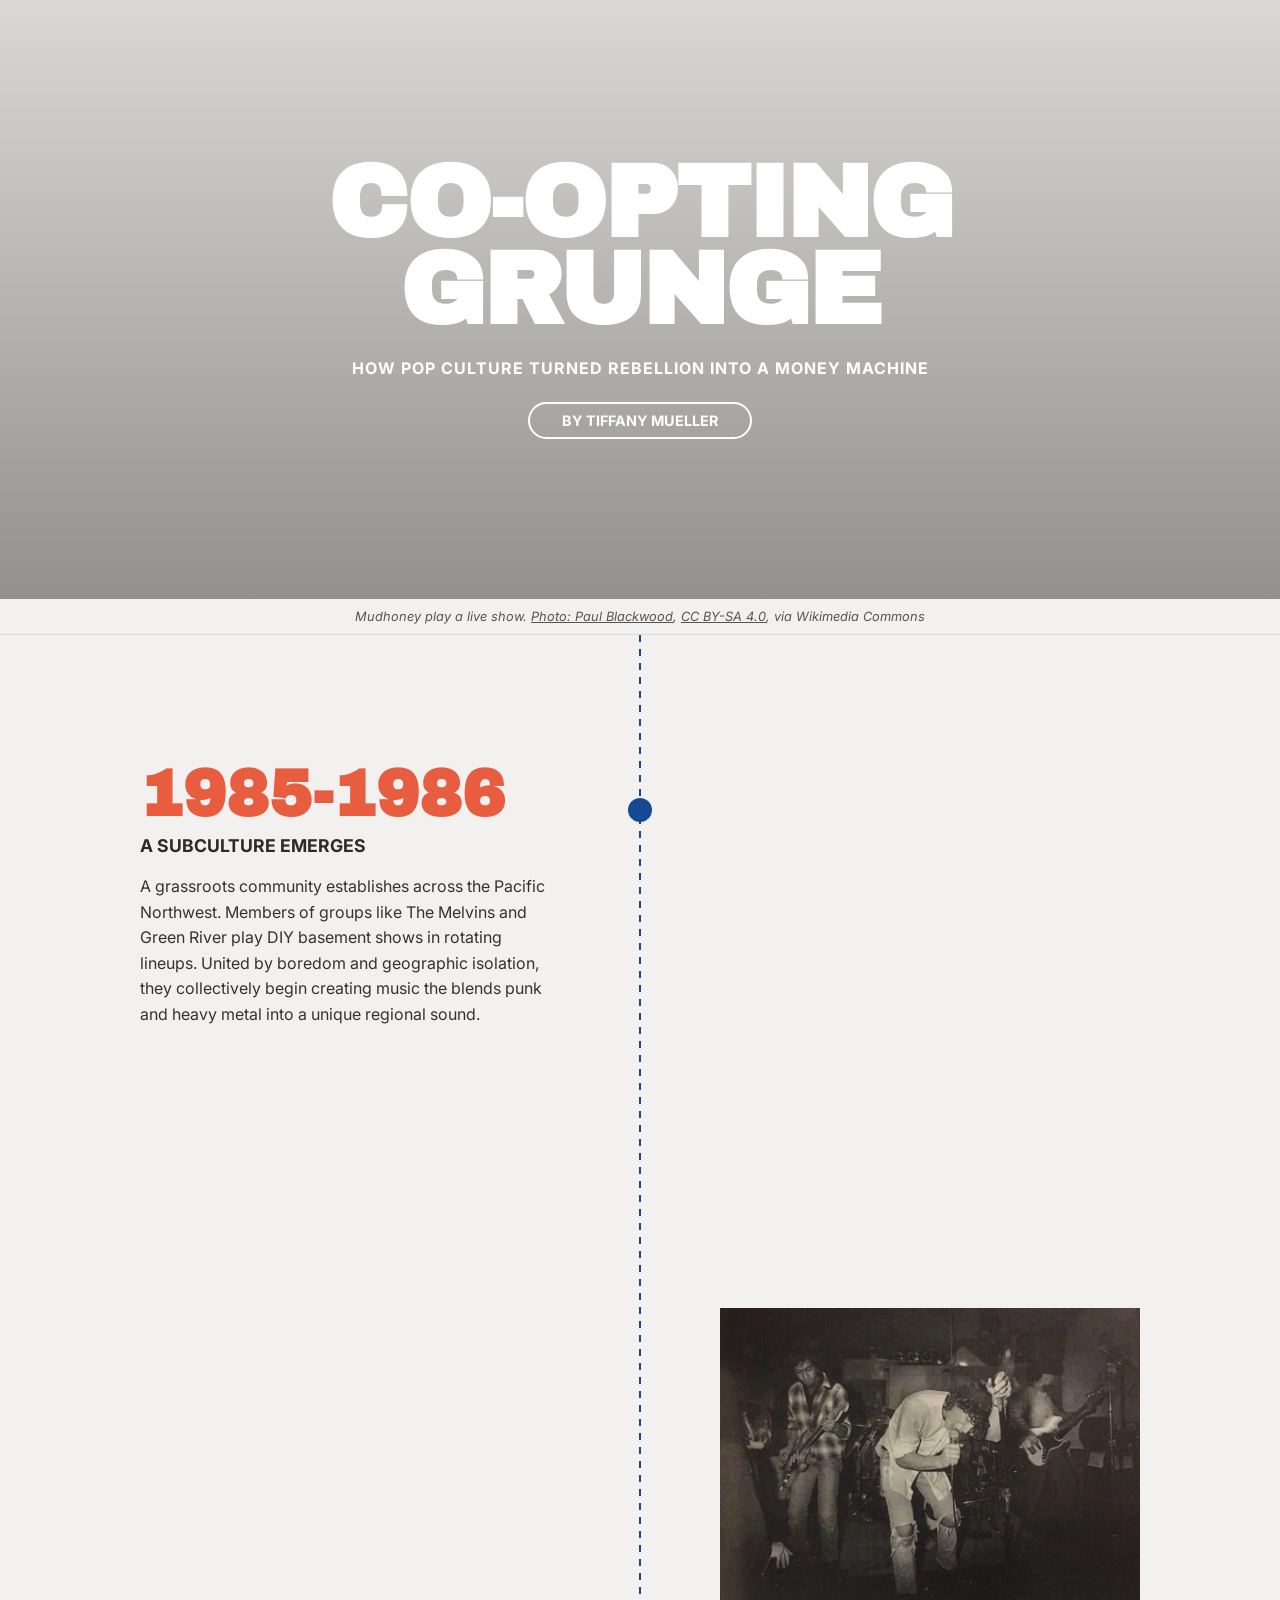
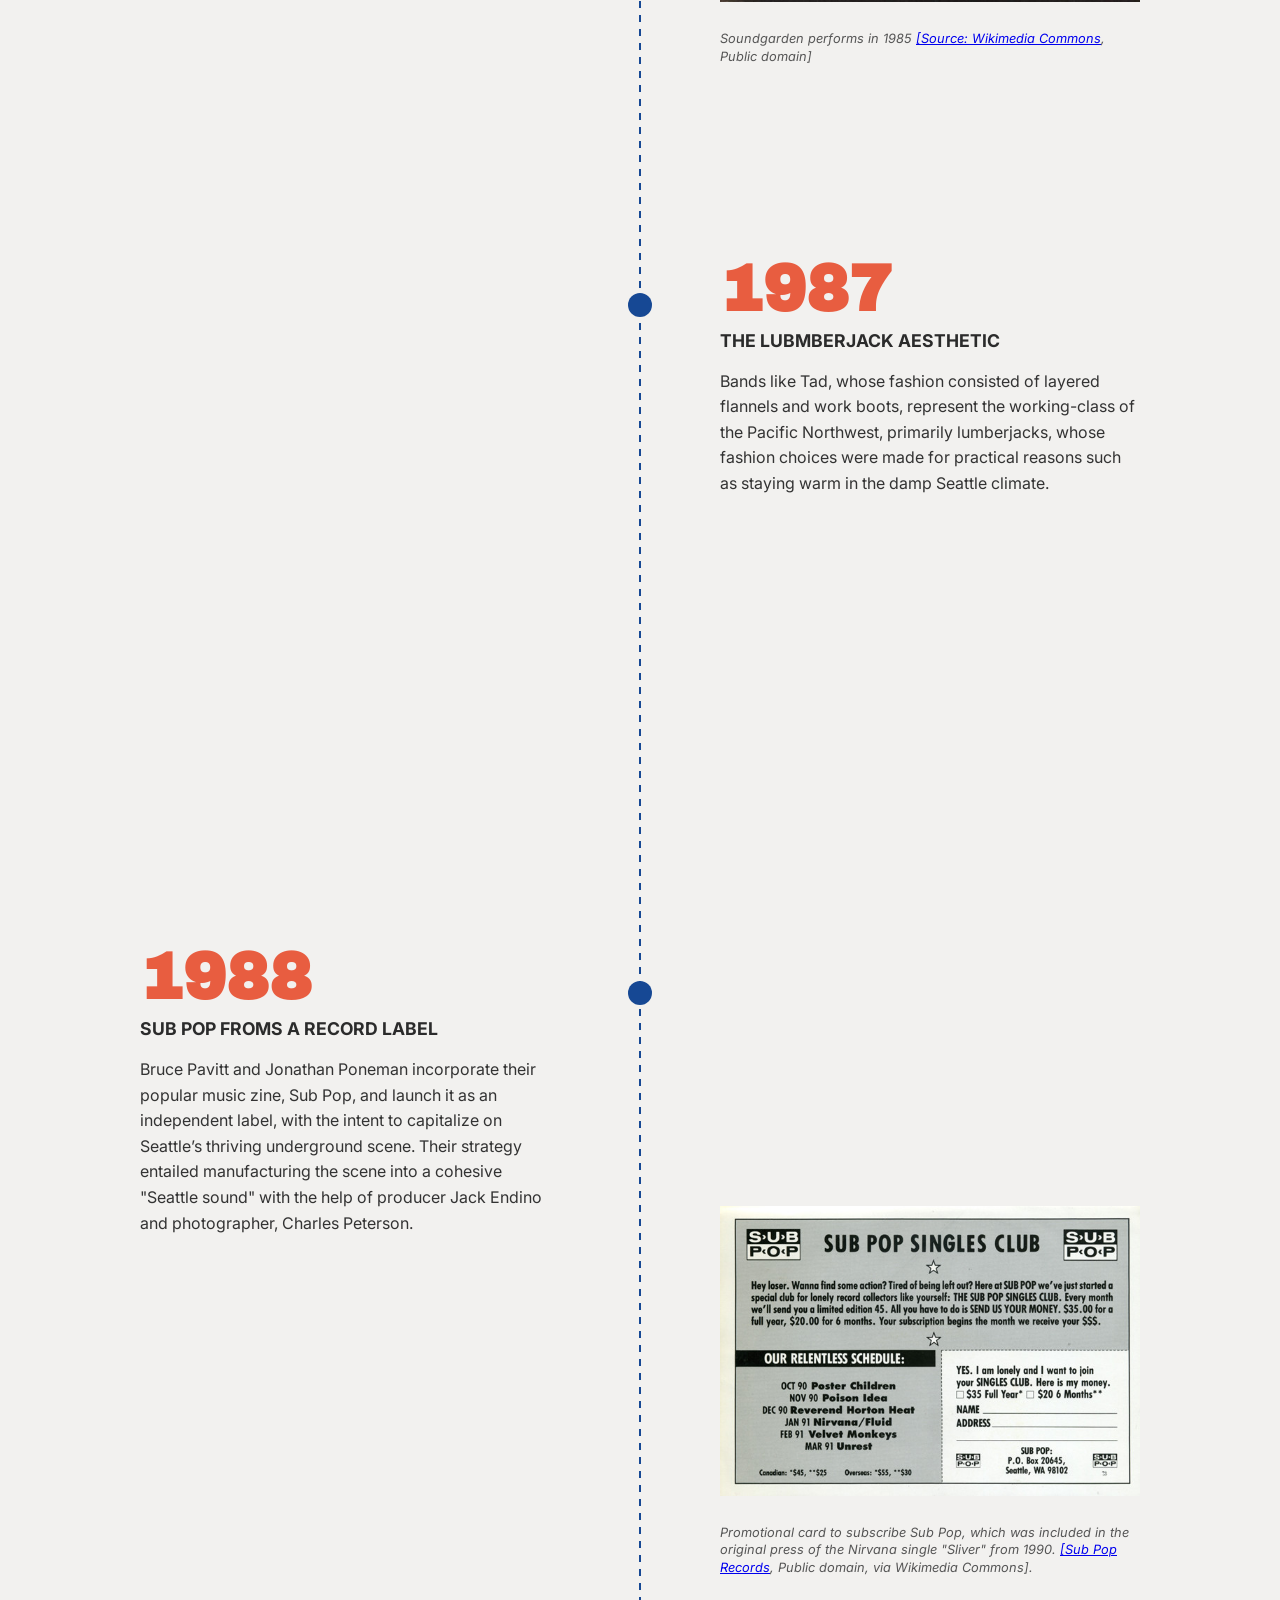
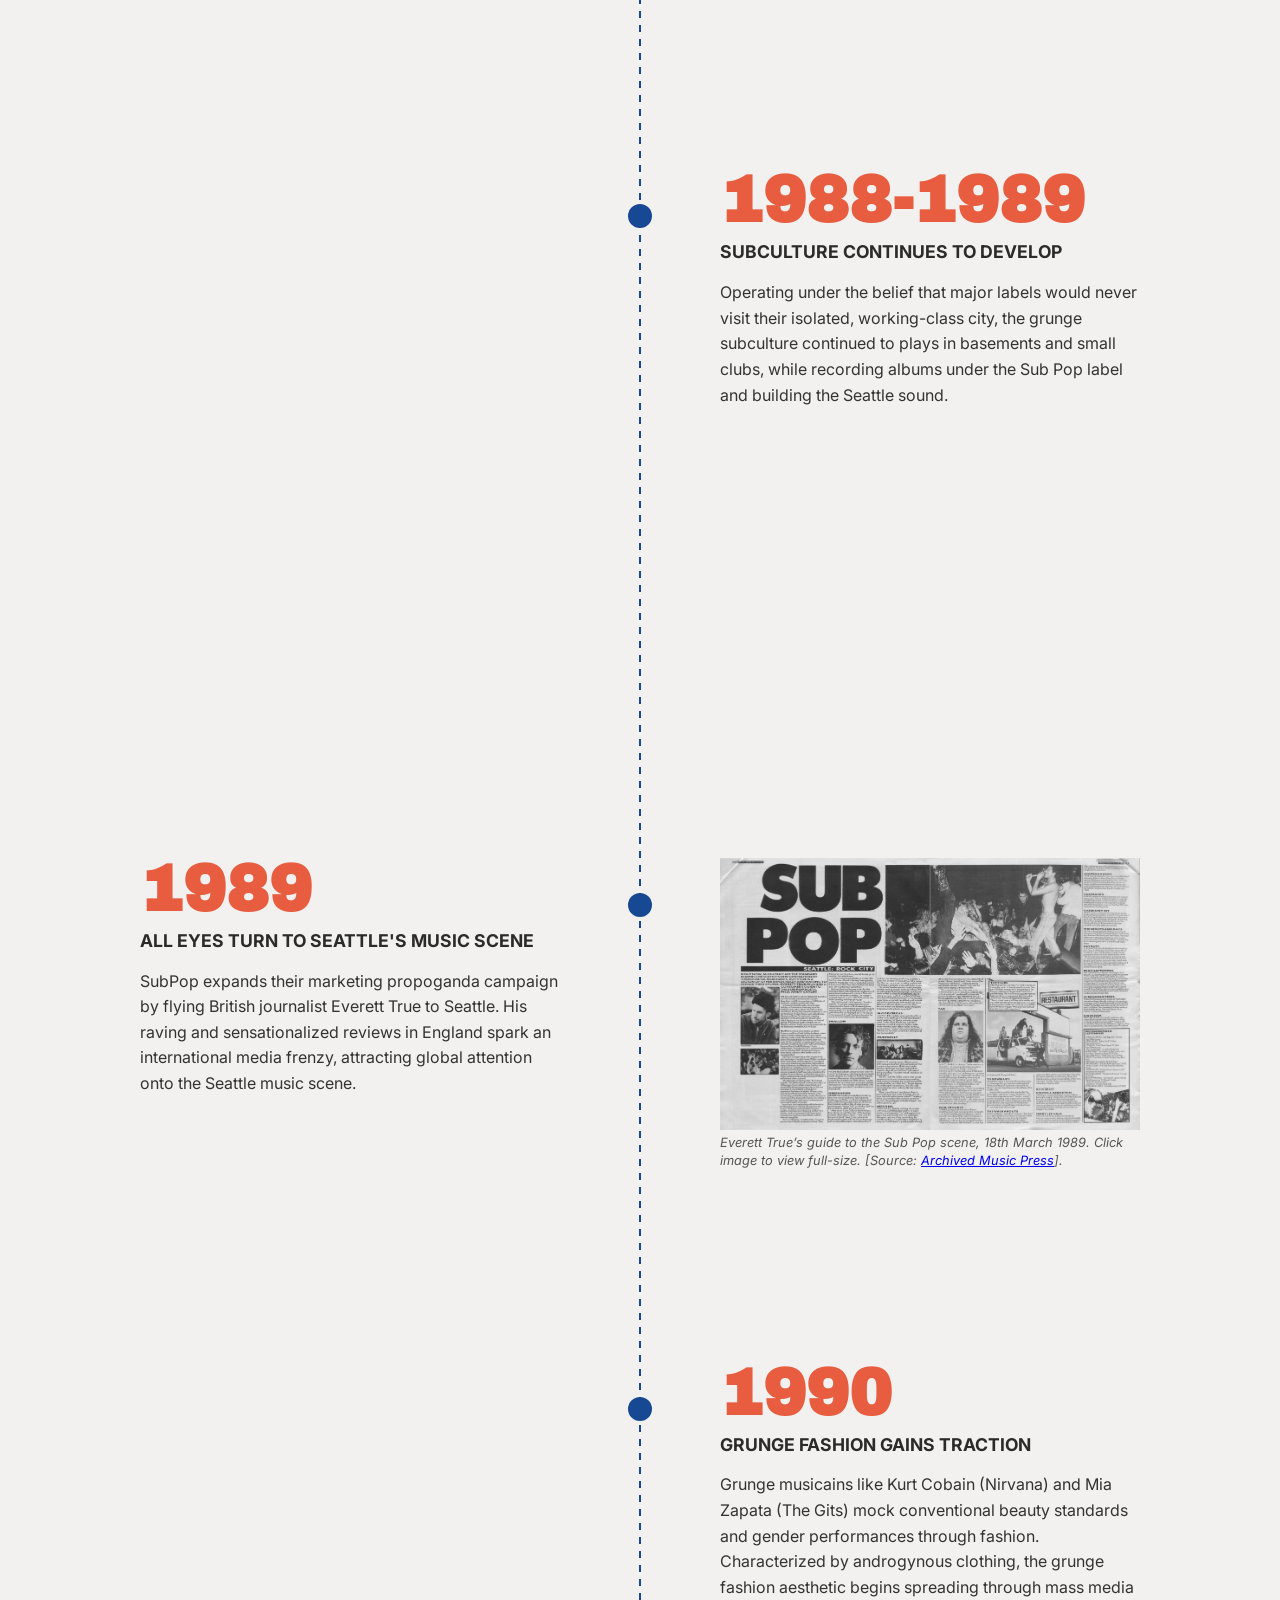
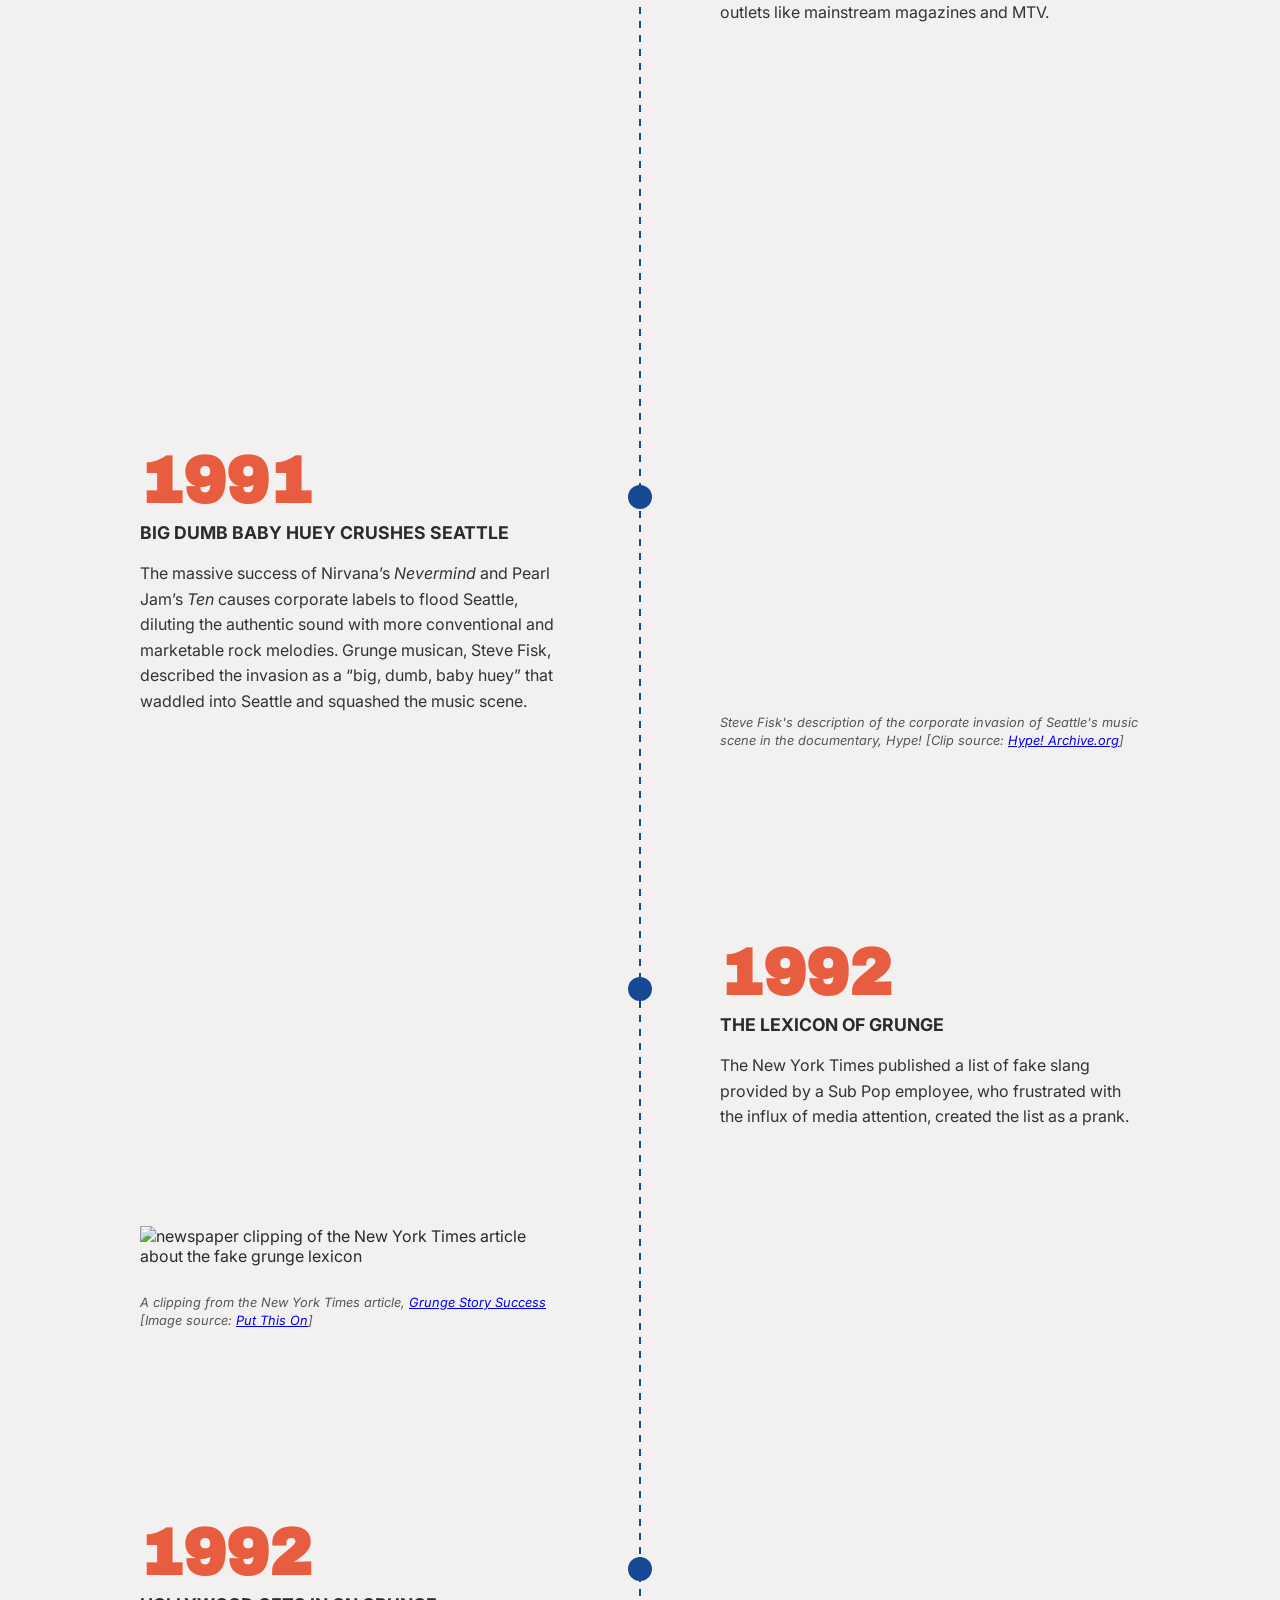
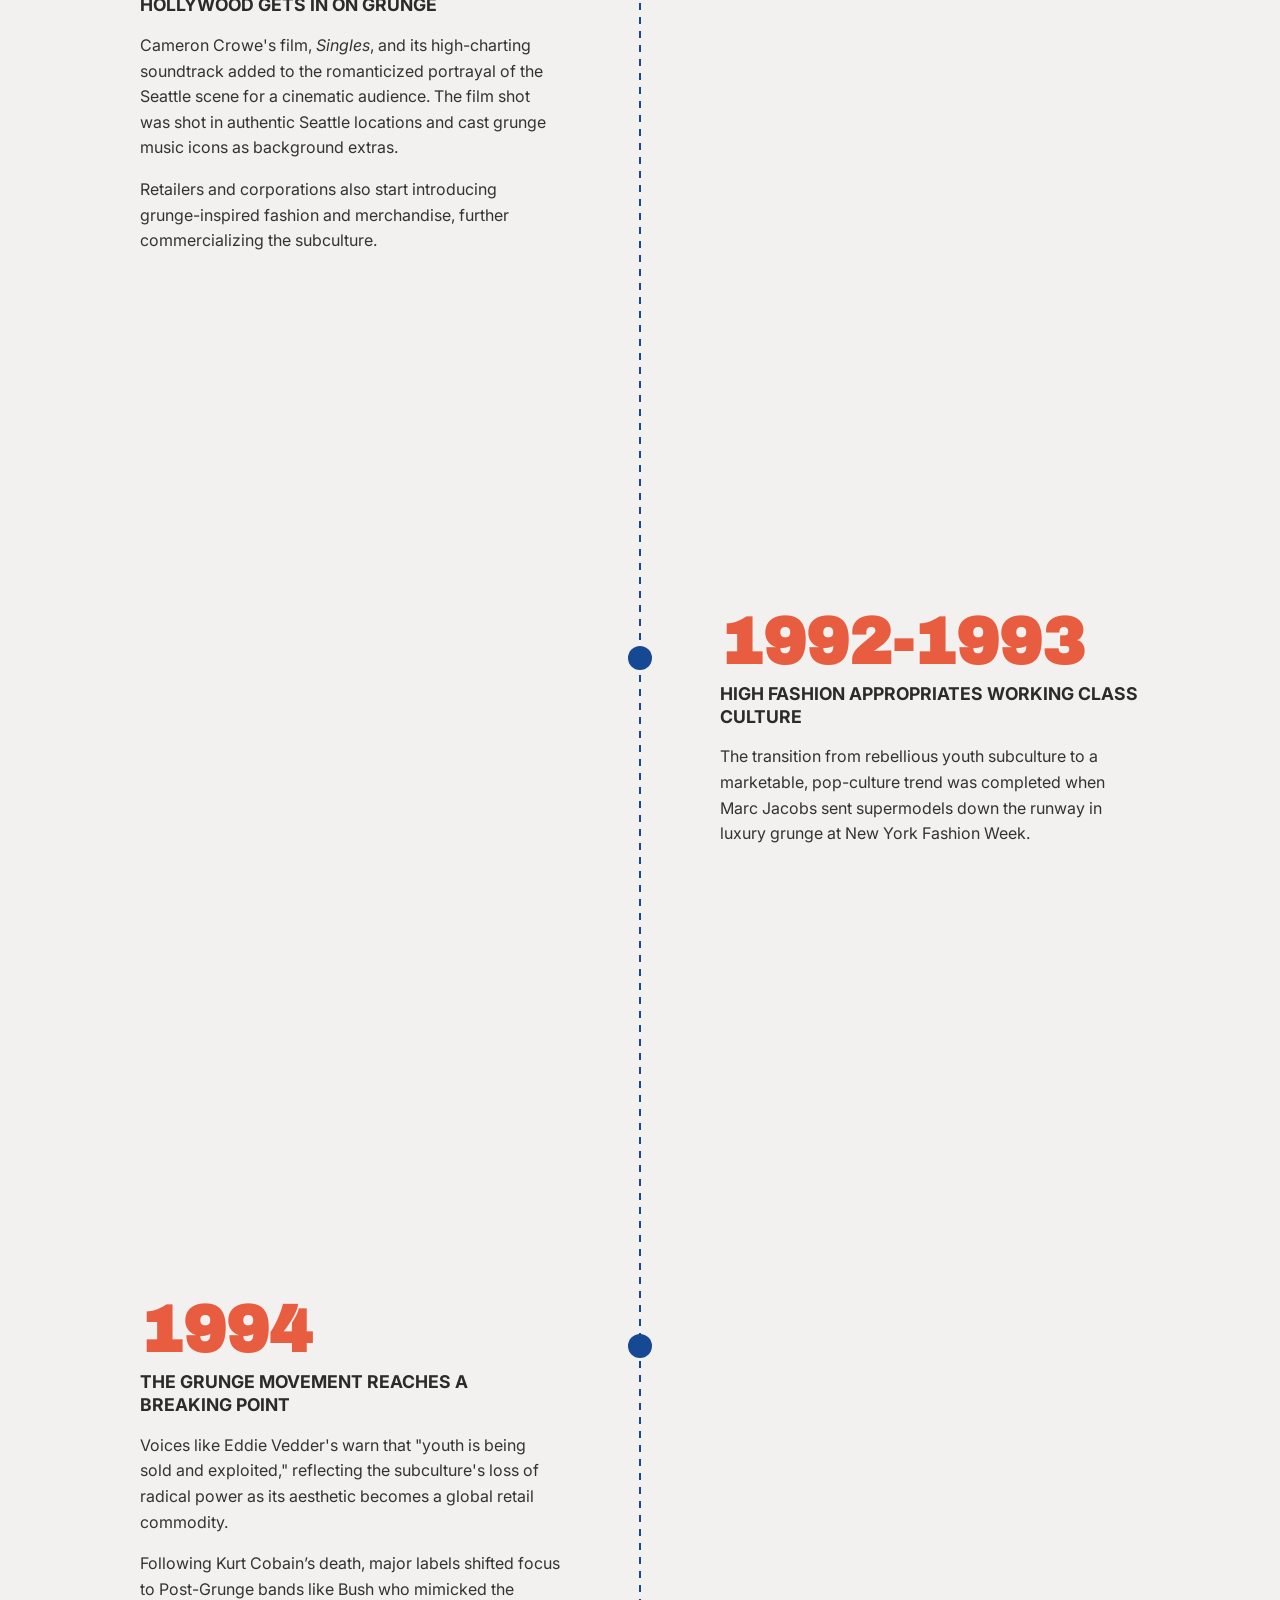
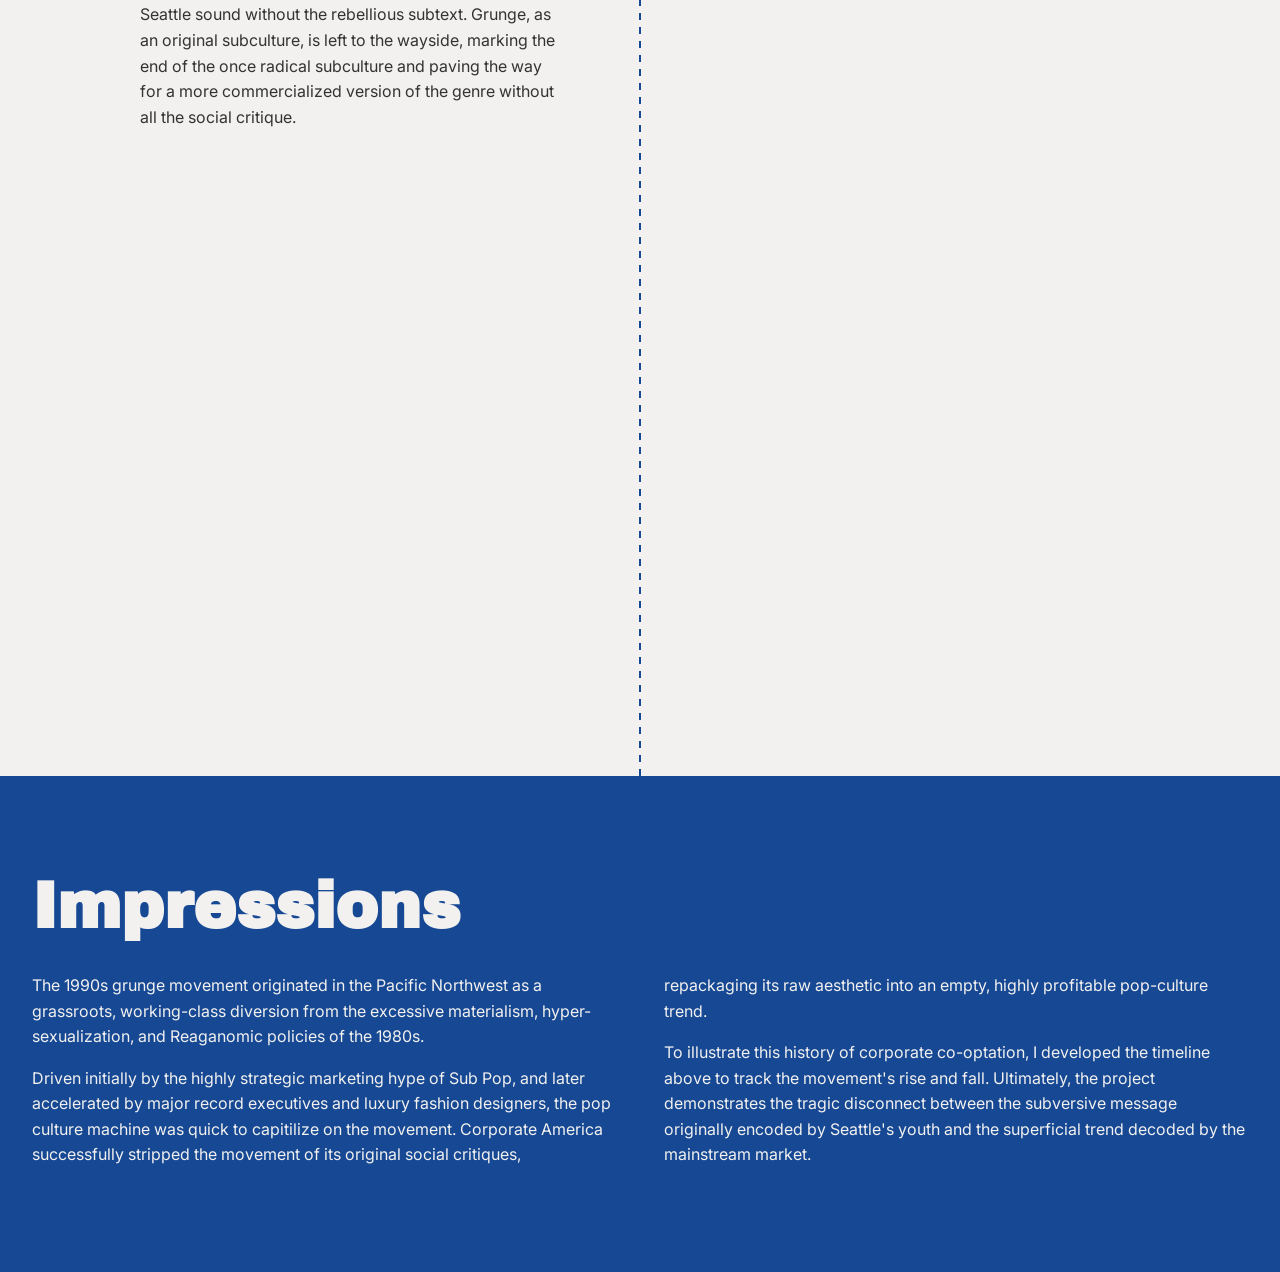
==== index.html @ 4480afb0 "Adding new content" ====
<!DOCTYPE html>
<html lang="en">
<head>
    <meta charset="UTF-8">
    <meta name="viewport" content="width=device-width, initial-scale=1.0">
    <title>Co-opting Grunge | Timeline</title>
    <link rel="stylesheet" href="CSS/style.css">
   
</head>
<body>

    <header class="hero">
        <h1>Co-opting<br>Grunge</h1>
        <div class="subtitle">How Pop Culture Turned Rebellion into a Money Machine</div>
        <div class="author-badge">By Tiffany Mueller</div>
    </header>
<div class="hero-caption">
       Mudhoney play a live show. <a href="https://commons.wikimedia.org/wiki/File:MUDHONEY_MANCHESTER01.png">Photo: Paul Blackwood</a>, <a href="https://creativecommons.org/licenses/by-sa/4.0">CC BY-SA 4.0</a>, via Wikimedia Commons
    </div>

    <main class="timeline-container">
        <section class="timeline-item">
    <div class="content-block">
        <h2>1985-1986</h2>
        <h3>A SUBCULTURE EMERGES</h3>
        <p>A grassroots community establishes across the Pacific Northwest. Members of groups like The Melvins and Green River play DIY basement shows in rotating lineups. United by boredom and geographic isolation, they collectively begin creating music the blends punk and heavy metal into a unique regional sound.</p>
    </div>
    
    <div class="media-block">
        <iframe 
            class="responsive-video" 
            src="https://www.youtube.com/embed/4KsvHU7wsX4" 
            title="YouTube video player" 
            allow="accelerometer; autoplay; clipboard-write; encrypted-media; gyroscope; picture-in-picture" 
            allowfullscreen>
            
        </iframe>
        <iframe 
            class="responsive-video" 
            src="https://www.youtube.com/embed/o30i5-XNKYc" 
            title="YouTube video player" 
            allow="accelerometer; autoplay; clipboard-write; encrypted-media; gyroscope; picture-in-picture" 
            allowfullscreen>
            
        </iframe>

        <div class="image-wrapper"></div>
            <img src="Images/Soundgarden_live_1985.jpg" alt="Description">
        <div class="image-caption">Soundgarden performs in 1985 <a href="https://commons.wikimedia.org/wiki/File:Soundgarden_live_1985.jpg" target="_blank">[Source: Wikimedia Commons</a>, Public domain]</div>
    </div>
</section>

        <section class="timeline-item">
            <div class="content-block">
                <h2>1987</h2>
                <h3>THE LUBMBERJACK AESTHETIC</h3>
                <p>Bands like Tad, whose fashion consisted of layered flannels and work boots, represent the working-class of the Pacific Northwest, primarily lumberjacks, whose fashion choices were made for practical reasons such as staying warm in the damp Seattle climate.</p>
            </div>
             <div class="media-block">
        <iframe 
            class="responsive-video" 
            src="https://www.youtube.com/embed/oAPMJYtOhlE?start=135" 
            title="YouTube video player" 
            allow="accelerometer; autoplay; clipboard-write; encrypted-media; gyroscope; picture-in-picture" 
            allowfullscreen>
        </iframe>
        <iframe 
            class="responsive-video" 
            src="https://www.youtube.com/embed/eObop0waGII" 
            title="YouTube video player" 
            allow="accelerometer; autoplay; clipboard-write; encrypted-media; gyroscope; picture-in-picture" 
            allowfullscreen>
        </iframe>
    </div>
        </section>

        <section class="timeline-item">
            <div class="content-block">
                <h2>1988</h2>
                <h3>Sub Pop FROMS A RECORD LABEL</h3>
                <p>Bruce Pavitt and Jonathan Poneman incorporate their popular music zine, Sub Pop, and launch it as an independent label, with the intent to capitalize on Seattle’s thriving underground scene. Their strategy entailed manufacturing the scene into a cohesive "Seattle sound" with the help of producer Jack Endino and photographer, Charles Peterson.</p>
            </div>
            <div class="media-block">
                <iframe 
            class="responsive-video" 
            src="https://www.youtube.com/embed/UuhzoR8QwJo" 
            title="YouTube video player" 
            allow="accelerometer; autoplay; clipboard-write; encrypted-media; gyroscope; picture-in-picture" 
            allowfullscreen>
            
        </iframe>
                <img src="Images/Sub_Pop_Singles_Club_Promo.jpg" alt="Vintage Sub Pop Singles Club newspaper advertisement">
                <div class="image-caption">Promotional card to subscribe Sub Pop, which was included in the original press of the Nirvana single "Sliver" from 1990. <a href="https://commons.wikimedia.org/wiki/File:Sub_Pop_Singles_Club_Promo.jpg" target="_blank">[Sub Pop Records</a>, Public domain, via Wikimedia Commons].</div>
            </div>
        </section>

        <section class="timeline-item">
            <div class="content-block">
                <h2>1988-1989</h2>
                <h3>SUBCULTURE continues to develop</h3>
                <p>Operating under the belief that major labels would never visit their isolated, working-class city, the grunge subculture continued to plays in basements and small clubs, while recording albums under the Sub Pop label and building the Seattle sound.</p>
            </div>
            <div class="media-block">
                <iframe 
            class="responsive-video" 
            src="https://www.youtube.com/embed/H9y434n7kwE" 
            title="YouTube video player" 
            allow="accelerometer; autoplay; clipboard-write; encrypted-media; gyroscope; picture-in-picture" 
            allowfullscreen>
        </iframe>
            <iframe 
            class="responsive-video" 
            src="https://www.youtube.com/embed/zmrNm7C0tEk" 
            title="YouTube video player" 
            allow="accelerometer; autoplay; clipboard-write; encrypted-media; gyroscope; picture-in-picture" 
            allowfullscreen>
        </iframe>
            </div>
        </section>

        <section class="timeline-item">
            <div class="content-block">
                <h2>1989</h2>
                <h3>All eyes turn to Seattle's Music Scene</h3>
                <p>SubPop expands their marketing propoganda campaign by flying British journalist Everett True to Seattle. His raving and sensationalized reviews in England spark an international media frenzy, attracting global attention onto the Seattle music scene.</p>
            </div>
            <div class="media-block">
    <div class="image-wrapper"> <a href="Images/the-sub-pop-rosta-18th-march-19891.jpg" target="_blank" rel="noopener" class="zoom-link">
            <img src="Images/the-sub-pop-rosta-18th-march-19891.jpg" alt="Everett True's article on the Seattle music scene.">
        </a>
        <div class="image-caption">
            Everett True’s guide to the Sub Pop scene, 18th March 1989. Click image to view full-size. [Source: <a href="https://archivedmusicpress.wordpress.com/2008/07/20/everett-trues-guide-to-the-sub-pop-scene-18th-march-1989/" target="_blank">Archived Music Press</a>].
        </div>
    </div>
</div>
        </section>

        <section class="timeline-item">
            <div class="content-block">
                <h2>1990</h2>
                <h3>Grunge fashion gains traction</h3>
                <p>Grunge musicains like Kurt Cobain (Nirvana) and Mia Zapata (The Gits) mock conventional beauty standards and gender performances through fashion. Characterized by androgynous clothing, the grunge fashion aesthetic begins spreading through mass media outlets like mainstream magazines and MTV.</p>
            </div>
            <div class="media-block">
                </iframe>
            <iframe 
            class="responsive-video" 
            src="https://www.youtube.com/embed/-75354hLXao" 
            title="YouTube video player" 
            allow="accelerometer; autoplay; clipboard-write; encrypted-media; gyroscope; picture-in-picture" 
            allowfullscreen>
        </iframe>
<iframe 
            class="responsive-video" 
            src="https://www.youtube.com/embed/LZrtIaDKLFE" 
            title="YouTube video player" 
            allow="accelerometer; autoplay; clipboard-write; encrypted-media; gyroscope; picture-in-picture" 
            allowfullscreen>
        </iframe>
        </section>

        <section class="timeline-item">
            <div class="content-block">
                <h2>1991</h2>
                <h3>Big dumb baby huey CRUSHES seattle</h3>
                <p>The massive success of Nirvana’s <i>Nevermind</i> and Pearl Jam’s <i>Ten</i> causes corporate labels to flood Seattle, diluting the authentic sound with more conventional and marketable rock melodies. Grunge musican, Steve Fisk, described the invasion as a “big, dumb, baby huey” that waddled into Seattle and squashed the music scene.</p>
            </div>
            <div class="media-block">
    <iframe 
        class="responsive-video" 
        src="https://streamable.com/e/9o6p84" 
        title="Vintage Sub Pop Singles Club newspaper advertisement" 
        allow="fullscreen" 
        allowfullscreen>
    </iframe>
    <div class="image-caption">Steve Fisk's description of the corporate invasion of Seattle's music scene in the documentary, Hype! [Clip source: <a href="https://archive.org/details/Hype.1996.documentary" target="_blank">Hype! Archive.org</a>]</div>
</div>
        </section>

          <section class="timeline-item">
            <div class="content-block">
                <h2>1992</h2>
                <h3>The LEXICON of GRUNGE</h3>
                <p>The New York Times published a list of fake slang provided by a Sub Pop employee, who frustrated with the influx of media attention, created the list as a prank.</p>
            </div>
               <div class="media-block">
        <iframe 
            class="responsive-video" 
            src="https://www.youtube.com/embed/N9b8YSozvRw" 
            title="YouTube video player" 
            allow="accelerometer; autoplay; clipboard-write; encrypted-media; gyroscope; picture-in-picture" 
            allowfullscreen>
            
        </iframe>
        <div class="image-wrapper"></div>
            <img src="images/lexicon-nyt.png" alt="newspaper clipping of the New York Times article about the fake grunge lexicon">
        <div class="image-caption">A clipping from the New York Times article, <a href="https://www.nytimes.com/1992/11/15/style/grunge-a-success-story.html" target="_blank" rel="noopener noreferrer">Grunge Story Success</a> [Image source: <a href=https://putthison.com/harsh-realms-and-deal-sleds/ target="_blank">Put This On</a>]</div>
    </div>
        </section>

        <section class="timeline-item">
            <div class="content-block">
                <h2>1992</h2>
                <h3>HOLLYWOOD GETS IN ON GRUNGE</h3>
                <p>Cameron Crowe's film, <i>Singles</i>, and its high-charting soundtrack added to the romanticized portrayal of the Seattle scene for a cinematic audience. The film shot was shot in authentic Seattle locations and cast grunge music icons as background extras.</p>

                <p>Retailers and corporations also start introducing grunge-inspired fashion and merchandise, further commercializing the subculture.</p>
            </div>
            
              <div class="media-block">
            <iframe 
            class="responsive-video" 
            src="https://www.youtube.com/embed/b4tQFsPTGXI" 
            title="YouTube video player" 
            allow="accelerometer; autoplay; clipboard-write; encrypted-media; gyroscope; picture-in-picture" 
            allowfullscreen>
        </iframe>
        <iframe 
            class="responsive-video" 
            src="https://www.youtube.com/embed/t-FIyqmr9Xg" 
            title="YouTube video player" 
            allow="accelerometer; autoplay; clipboard-write; encrypted-media; gyroscope; picture-in-picture" 
            allowfullscreen>
        </iframe>
            </div>
        </section>

                <section class="timeline-item">
            <div class="content-block">
                <h2>1992-1993</h2>
                <h3>high fashion appropriates working class culture</h3>
                <p>The transition from rebellious youth subculture to a marketable, pop-culture trend was completed when Marc Jacobs sent supermodels down the runway in luxury grunge at New York Fashion Week.</p>
            </div>
            <div class="media-block">

        <iframe 
            class="responsive-video" 
            src="https://www.youtube.com/embed/ZRbJsnTsEdQ" 
            title="YouTube video player" 
            allow="accelerometer; autoplay; clipboard-write; encrypted-media; gyroscope; picture-in-picture" 
            allowfullscreen>
            
        </iframe>

        <iframe 
            class="responsive-video" 
            src="https://www.youtube.com/embed/sF5Ff9o-d0c?start=105" 
            title="YouTube video player" 
            allow="accelerometer; autoplay; clipboard-write; encrypted-media; gyroscope; picture-in-picture" 
            allowfullscreen>
        </iframe>
        
               
            </div>
        </section>


        <section class="timeline-item">
            <div class="content-block">
                <h2>1994</h2>
                <h3>THE GRUNGE MOVEMENT REACHES A BREAKING POINT</h3>
                <p>Voices like Eddie Vedder's warn that "youth is being sold and exploited," reflecting the subculture's loss of radical power as its aesthetic becomes a global retail commodity.</p>
                <p>Following Kurt Cobain’s death, major labels shifted focus to Post-Grunge bands like Bush who mimicked the Seattle sound without the rebellious subtext. Grunge, as an original subculture, is left to the wayside, marking the end of the once radical subculture and paving the way for a more commercialized version of the genre without all the social critique.</p>
            </div>
             <div class="media-block">
        <iframe 
            class="responsive-video" 
            src="https://www.youtube.com/embed/xIR6OzWFhYc?start=67" 
            title="YouTube video player" 
            allow="accelerometer; autoplay; clipboard-write; encrypted-media; gyroscope; picture-in-picture" 
            allowfullscreen>
            
        </iframe>

        <iframe 
            class="responsive-video" 
            src="https://www.youtube.com/embed/sF5Ff9o-d0c?start=105" 
            title="YouTube video player" 
            allow="accelerometer; autoplay; clipboard-write; encrypted-media; gyroscope; picture-in-picture" 
            allowfullscreen>
        </iframe>
         <iframe 
            class="responsive-video" 
            src="https://www.youtube.com/embed/gboyY1c2trQ" 
            title="YouTube video player" 
            allow="accelerometer; autoplay; clipboard-write; encrypted-media; gyroscope; picture-in-picture" 
            allowfullscreen>
        </iframe>
    </div>
        </section>
        </main>
        <section class="impressions-section">
        <div class="impressions-container">
            <h2>Impressions</h2>
            <div class="two-column-text">
                <p>The 1990s grunge movement originated in the Pacific Northwest as a grassroots, working-class diversion from the excessive materialism, hyper-sexualization, and Reaganomic policies of the 1980s. </p><p>Driven initially by the highly strategic marketing hype of Sub Pop, and later accelerated by major record executives and luxury fashion designers, the pop culture machine was quick to capitilize on the movement. Corporate America successfully stripped the movement of its original social critiques, repackaging its raw aesthetic into an empty, highly profitable pop-culture trend.</p> <p>To illustrate this history of corporate co-optation, I developed the timeline above to track the movement's rise and fall. Ultimately, the project demonstrates the tragic disconnect between the subversive message originally encoded by Seattle's youth and the superficial trend decoded by the mainstream market.</p>
            </div>
        </div>
    </section>
        

</body>
</html>
---- CSS/style.css ----
/* Import heavy sans-serif for headers and clean sans for body */
@import url('https://fonts.googleapis.com/css2?family=Archivo+Black&family=Inter:wght@400;700&display=swap');

:root {
    --brand-blue: #164894;
    --brand-orange: #e85d40;
    --text-dark: #2b2b2b;
    --bg-texture: url('https://www.transparenttextures.com/patterns/crumpled-paper.png');
    --bg-color: #f2f1ef;
}

body {
    margin: 0;
    padding: 0;
    font-family: 'Inter', sans-serif;
    background-color: var(--bg-color);
    background-image: var(--bg-texture);
    color: var(--text-dark);
}


/* --- Hero Section --- */
.hero {
    text-align: center;
    padding: 10rem 2rem; 
    display: flex;
    flex-direction: column;
    align-items: center;
    justify-content: center;
    position: relative;
    box-sizing: border-box;
    
    /* Gradient overlay + Background Image */
    background-image: 
        linear-gradient(rgba(0, 0, 0, 0.1), rgba(0, 0, 0, 0.4)), 
        url('https://upload.wikimedia.org/wikipedia/commons/1/17/MUDHONEY_MANCHESTER01.png?');
    
    background-size: cover;
    background-position: top;
    background-repeat: no-repeat;
    color: #ffffff;
}

/* --- Hero Caption (Below Header) --- */
.hero-caption {
    text-align: center;
    font-size: 0.8rem;
    color: #555;
    padding: 10px 20px;
    font-style: italic;
    border-bottom: 1px solid rgba(0, 0, 0, 0.1); 
}

.hero-caption a {
    color: #555;
    text-decoration: underline;
}

.hero-caption a:hover {
    color: var(--brand-blue);
}
.hero h1 {
    font-family: 'Archivo Black', sans-serif;
    font-size: clamp(4rem, 8vw, 7rem);
    color: #ffffff;
    line-height: 0.85;
    margin: 0;
    text-transform: uppercase;
    letter-spacing: -2px;
}

.subtitle {
    font-weight: 700;
    color: #ffffff;
    margin-top: 1.5rem;
    text-transform: uppercase;
    letter-spacing: 1px;
}

.author-badge {
    display: inline-block;
    border: 2px solid #ffffff;
    border-radius: 50px;
    padding: 0.5rem 2rem;
    color: #ffffff;
    font-weight: bold;
    margin-top: 1.5rem;
    text-transform: uppercase;
    font-size: 0.9rem;
}

/* --- Timeline Container --- */
.timeline-container {
    max-width: 1000px;
    margin: 0 auto;
    padding: 8rem 2rem;
    position: relative;
}

.timeline-container::before {
    content: '';
    position: absolute;
    top: 0;
    bottom: 0;
    left: 50%;
    width: 2px;
    background-image: linear-gradient(var(--brand-blue) 50%, transparent 50%);
    background-size: 2px 14px;
    transform: translateX(-50%);
}

/* --- Timeline Items --- */
.timeline-item {
    display: flex;
    justify-content: space-between;
    align-items: flex-start; 
    margin-bottom: 12rem;
    position: relative;
}

.timeline-item:nth-child(even) {
    flex-direction: row-reverse;
}

.timeline-item::after {
    content: '';
    position: absolute;
    left: 50%;
    top: 35px; 
    width: 24px;
    height: 24px;
    background-color: var(--brand-blue);
    border-radius: 50%;
    transform: translateX(-50%);
    z-index: 2;
}

/* --- Typography & Content (STICKY) --- */
.content-block {
    width: 42%;
    position: -webkit-sticky;
    position: sticky;
    top: 60px; 
    height: fit-content;
    z-index: 1;
}

.content-block h2 {
    font-family: 'Archivo Black', sans-serif;
    color: var(--brand-orange);
    font-size: clamp(3.5rem, 5vw, 4.5rem);
    line-height: 1;
    margin: 0 0 0.5rem 0;
}

.content-block h3 {
    text-transform: uppercase;
    font-size: 1.1rem;
    color: var(--text-dark);
    margin-top: 0;
    margin-bottom: 1rem;
    line-height: 1.3;
}

.content-block p {
    line-height: 1.6;
    font-size: 1rem;
    color: #333;
}

/* --- Media Stack Layout --- */
.media-block {
    width: 42%;
    display: flex;
    flex-direction: column;
    gap: 1.5rem;
}

/* --- Media Styling --- */
.media-block img {
    width: 100%;
    height: auto;
    border: none;
    display: block;
}

.responsive-video {
    width: 100%;
    height: auto;
    aspect-ratio: 16 / 9;
    border: none;
}

/* --- Caption & Image Wrapper --- */
.image-wrapper {
    display: flex;
    flex-direction: column;
}

.image-caption {
    font-size: 0.8rem;
    color: #555;
    margin-top: 4px;
    font-style: italic;
    line-height: 1.4;
}

/* --- Impressions Section --- */
.impressions-section {
    background-color: var(--brand-blue);
    color: var(--bg-color);
    padding: 6rem 2rem;
}

.impressions-container {
    width: 100%; /* Changed from max-width: 1000px to span the full viewport */
    margin: 0;
}

.impressions-container h2 {
    font-family: 'Archivo Black', sans-serif;
    font-size: clamp(3.5rem, 5vw, 4.5rem);
    margin: 0 0 2rem 0;
    width: 100%;
    text-align: left;
}

.two-column-text {
    column-count: 2;
    column-gap: 3rem;
    font-size: 1rem;
    line-height: 1.6;
}

.two-column-text p {
    margin-top: 0; 
}

/* --- Mobile Responsiveness for Impressions --- */
@media (max-width: 768px) {
    .impressions-section {
        padding: 4rem 1.5rem;
    }
    
    .two-column-text {
        column-count: 1; /* Stacks text on smaller screens */
    }
}

/* --- Mobile Responsiveness --- */
@media (max-width: 768px) {
    .hero {
        padding: 6rem 1.5rem;
    }

    .timeline-container {
        padding: 4rem 1.5rem;
    }

    .timeline-container::before {
        left: 24px;
    }
    
    .timeline-item, .timeline-item:nth-child(even) {
        flex-direction: column;
        align-items: flex-start;
        margin-bottom: 6rem;
    }
    
    .timeline-item::after {
        left: 0; 
        top: 25px;
    }
    
    .content-block {
        width: calc(100% - 50px);
        padding-left: 50px;
        position: relative;
        top: 0;
        margin-bottom: 2rem;
    }
    
    .media-block {
        width: calc(100% - 50px);
        padding-left: 50px;
    }

    
}
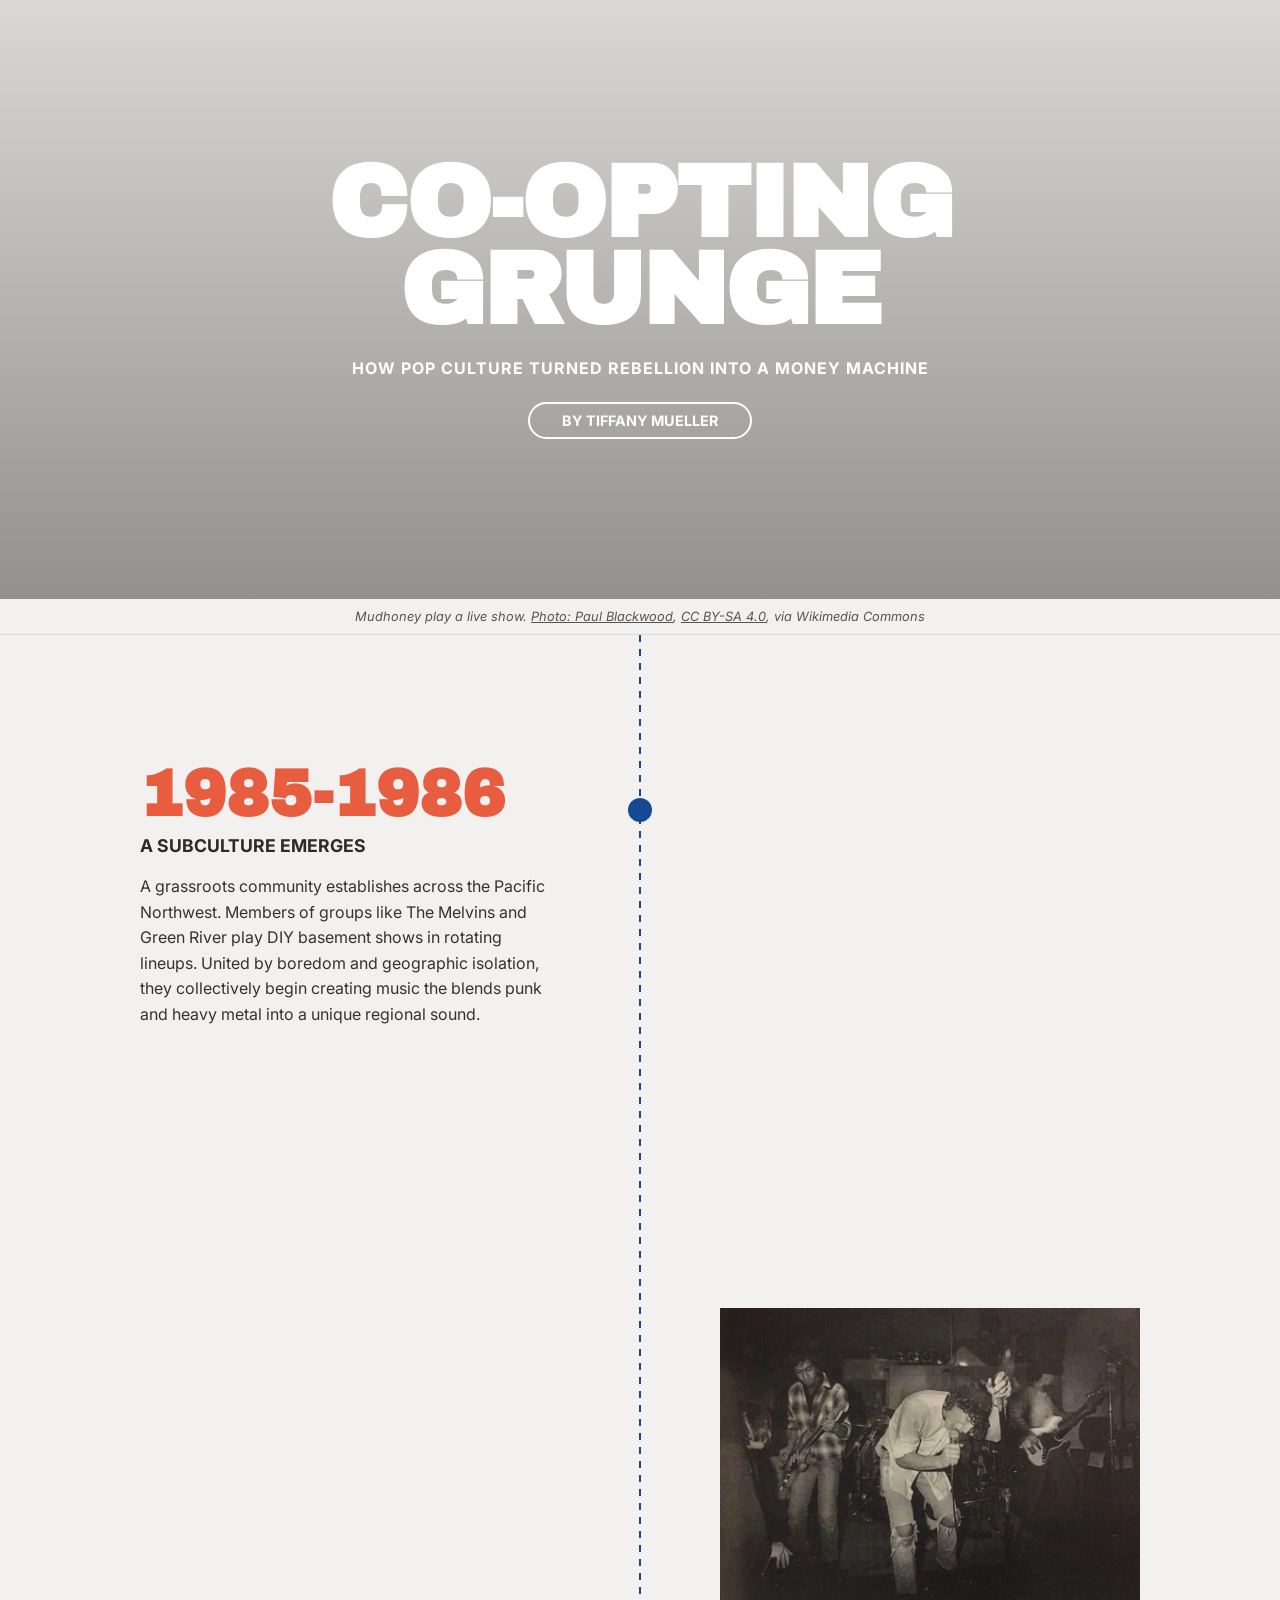
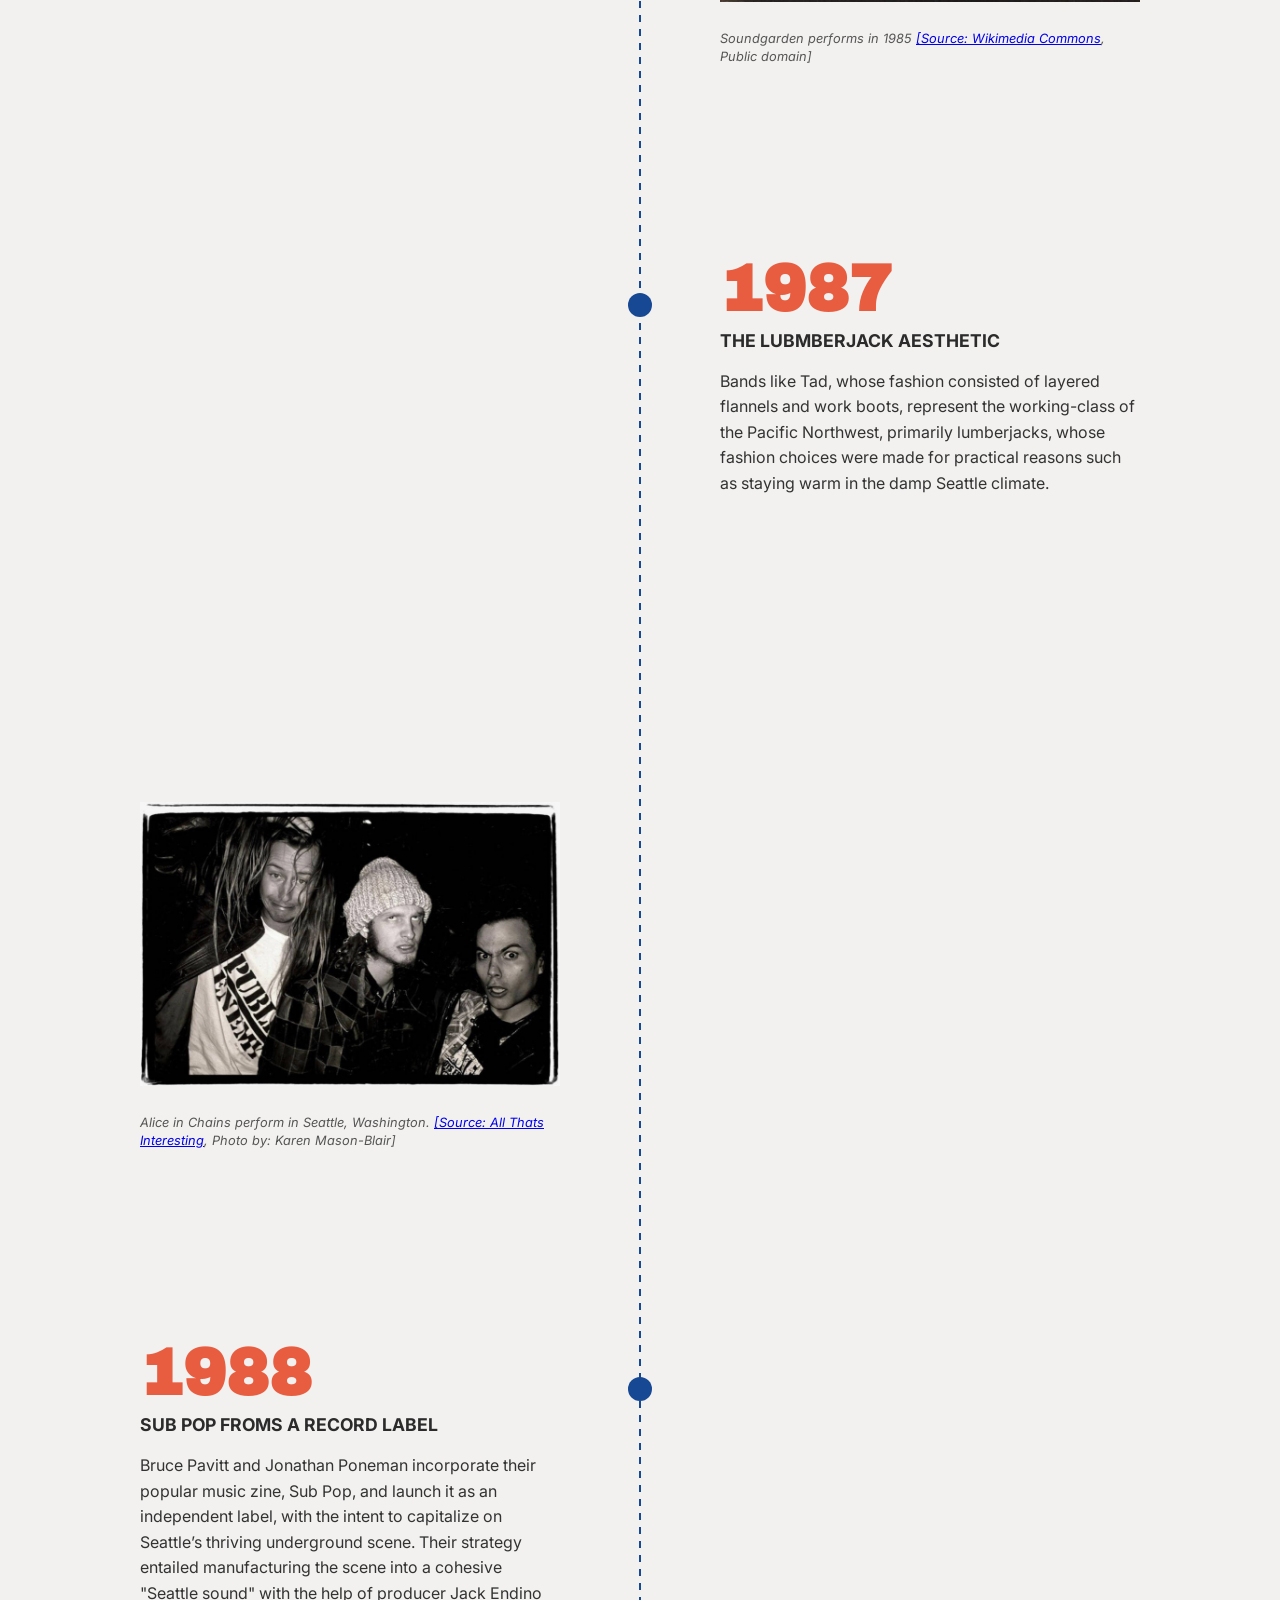
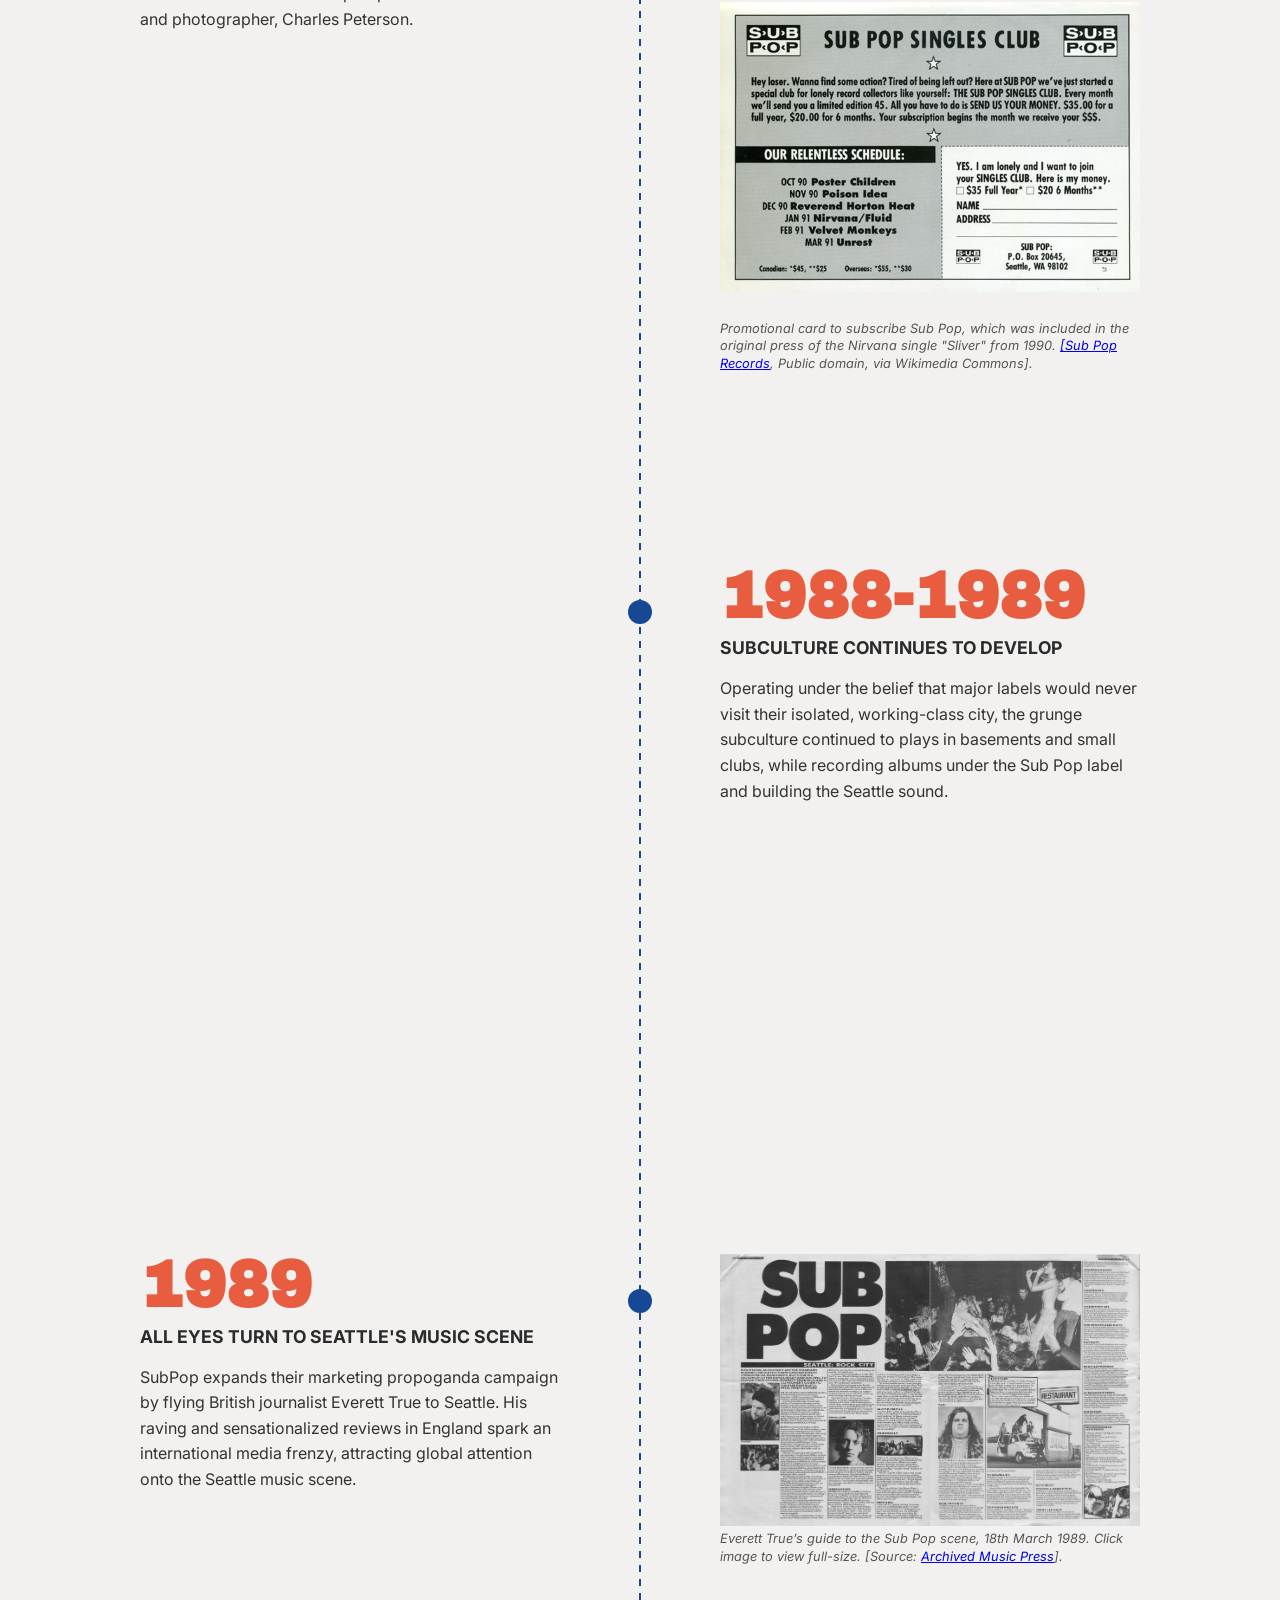
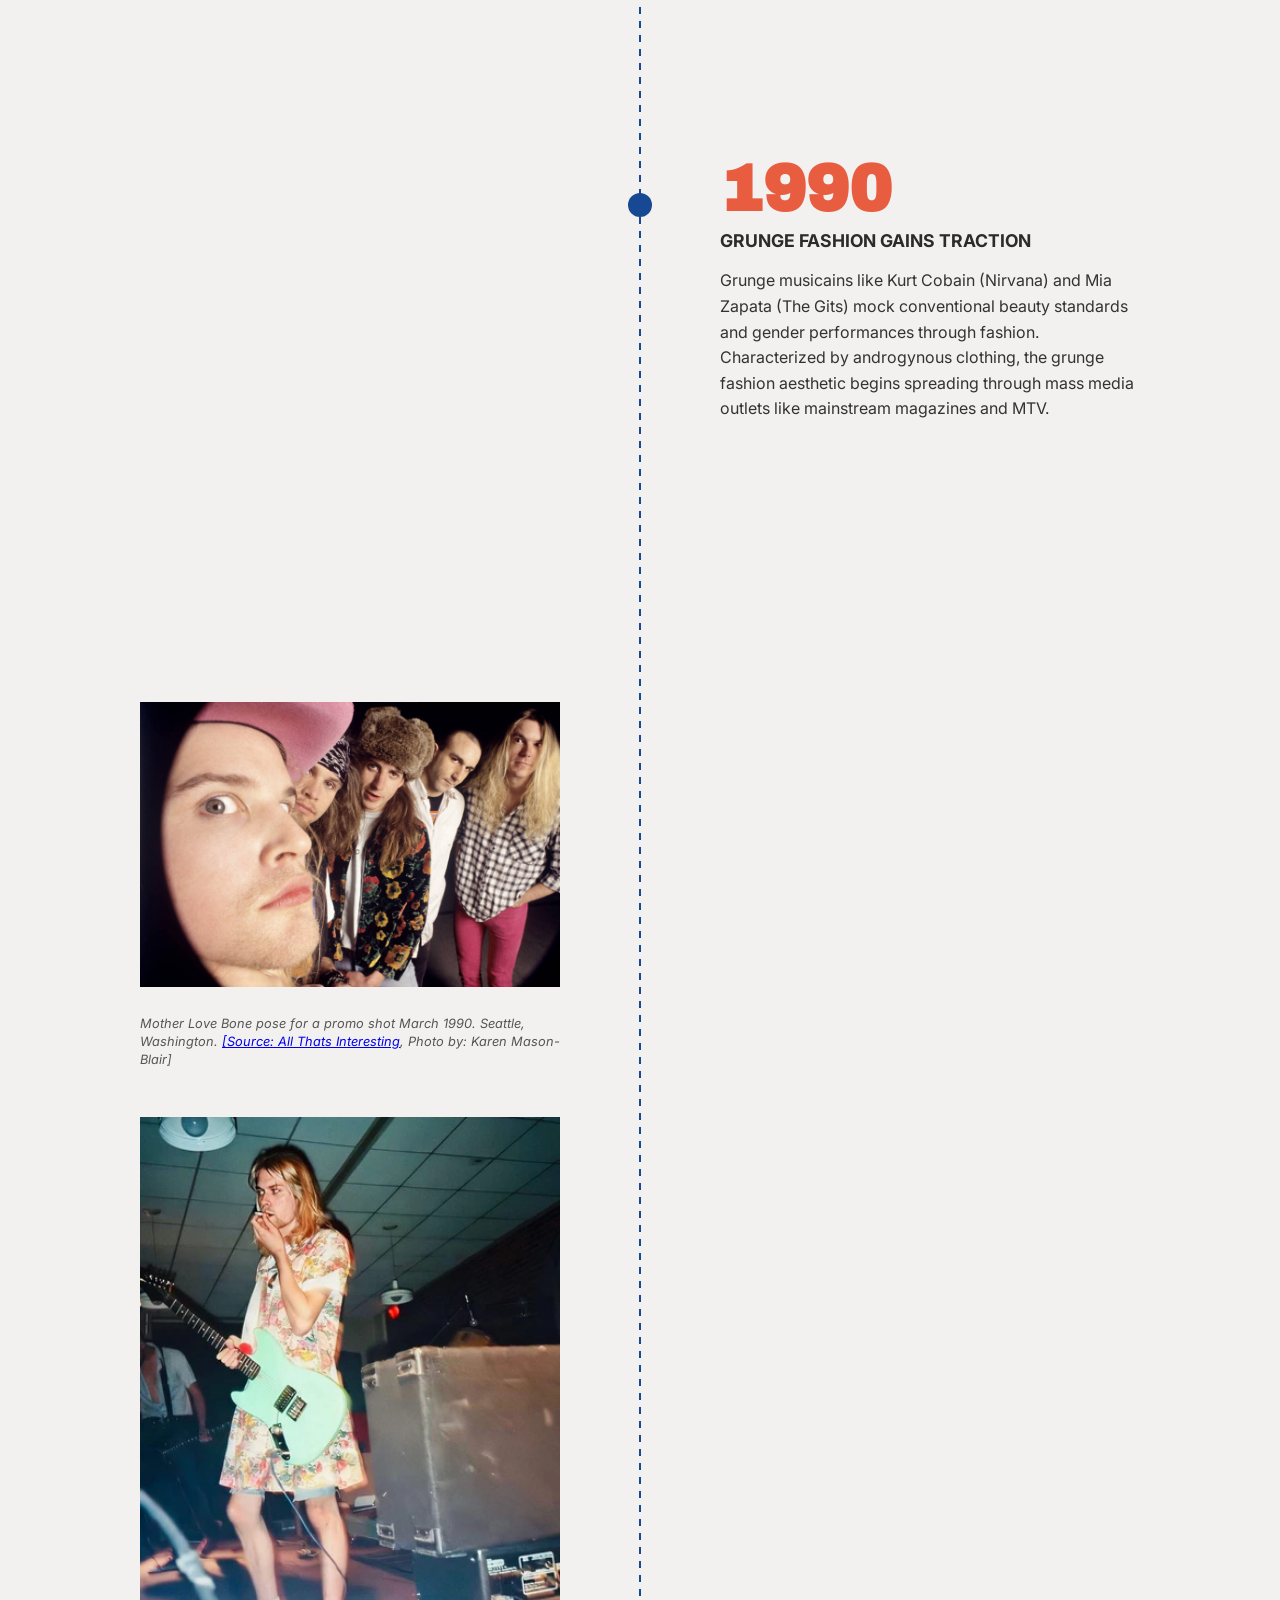
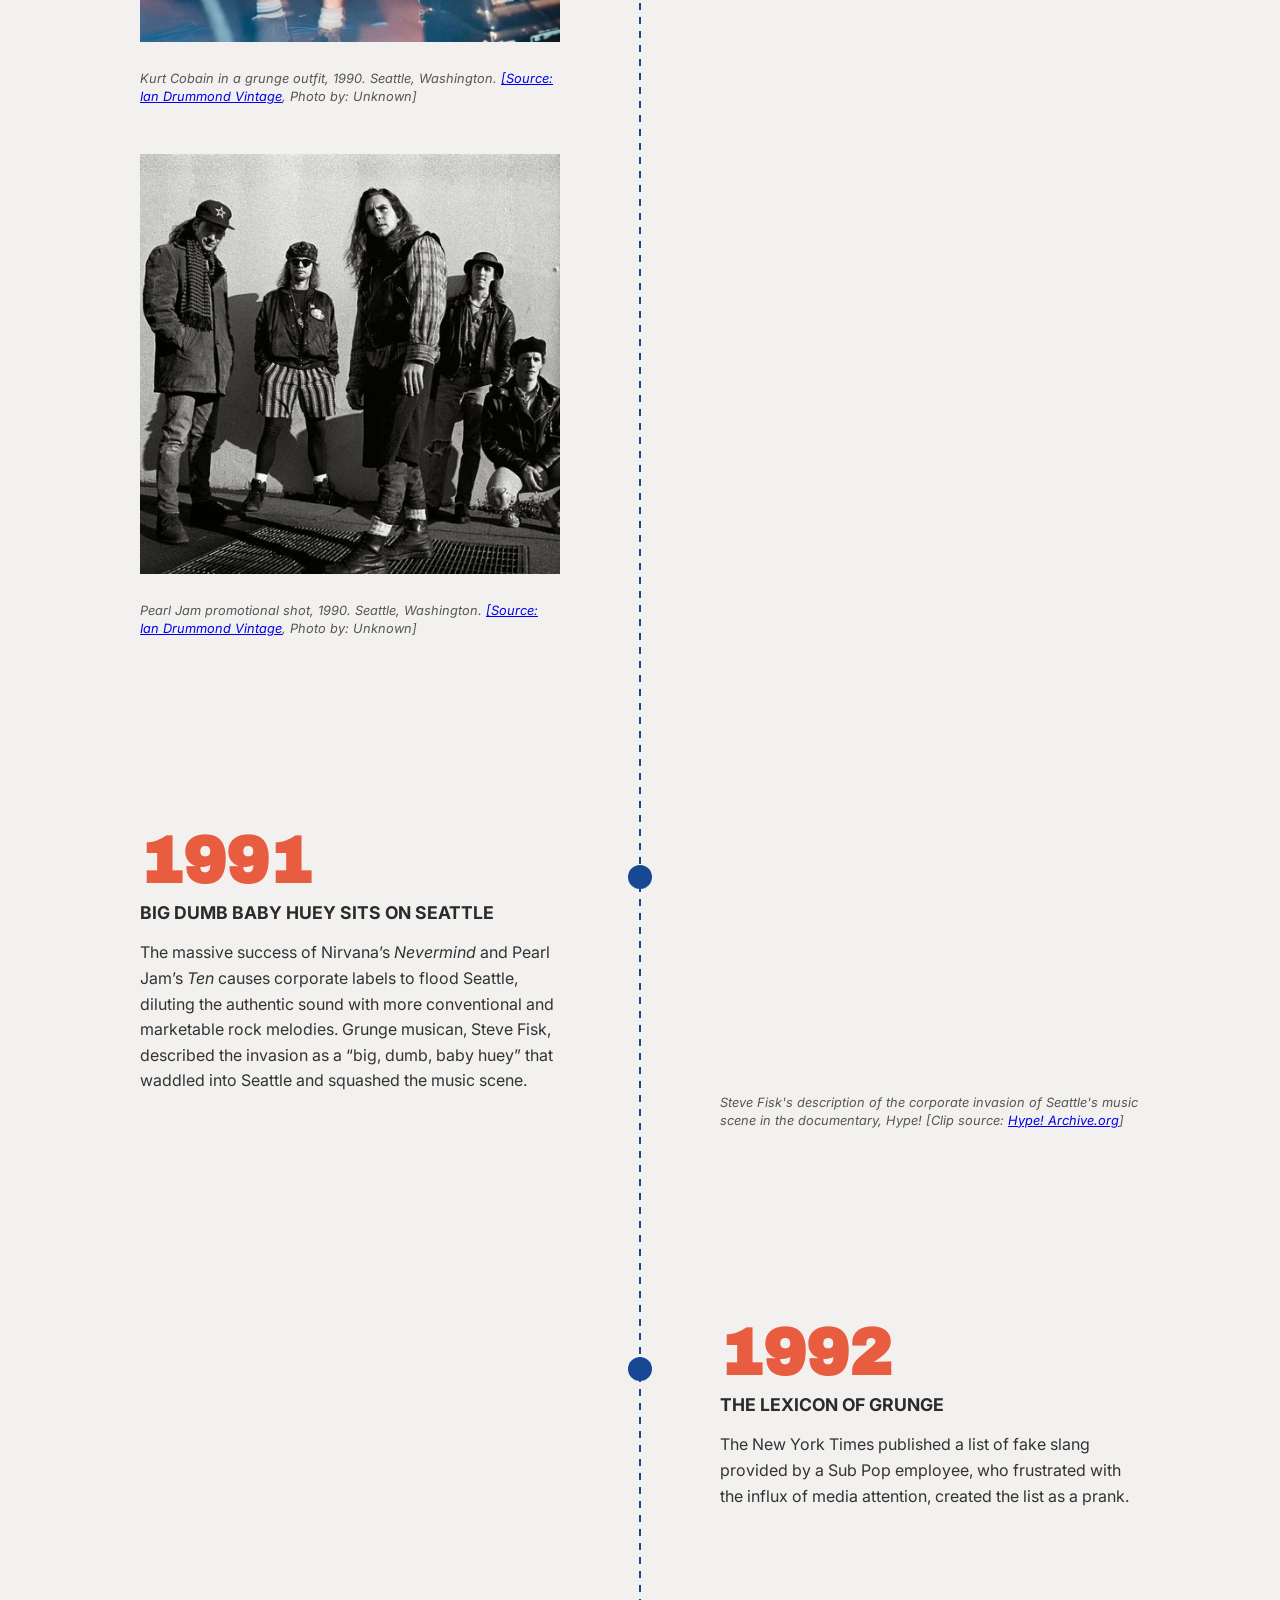
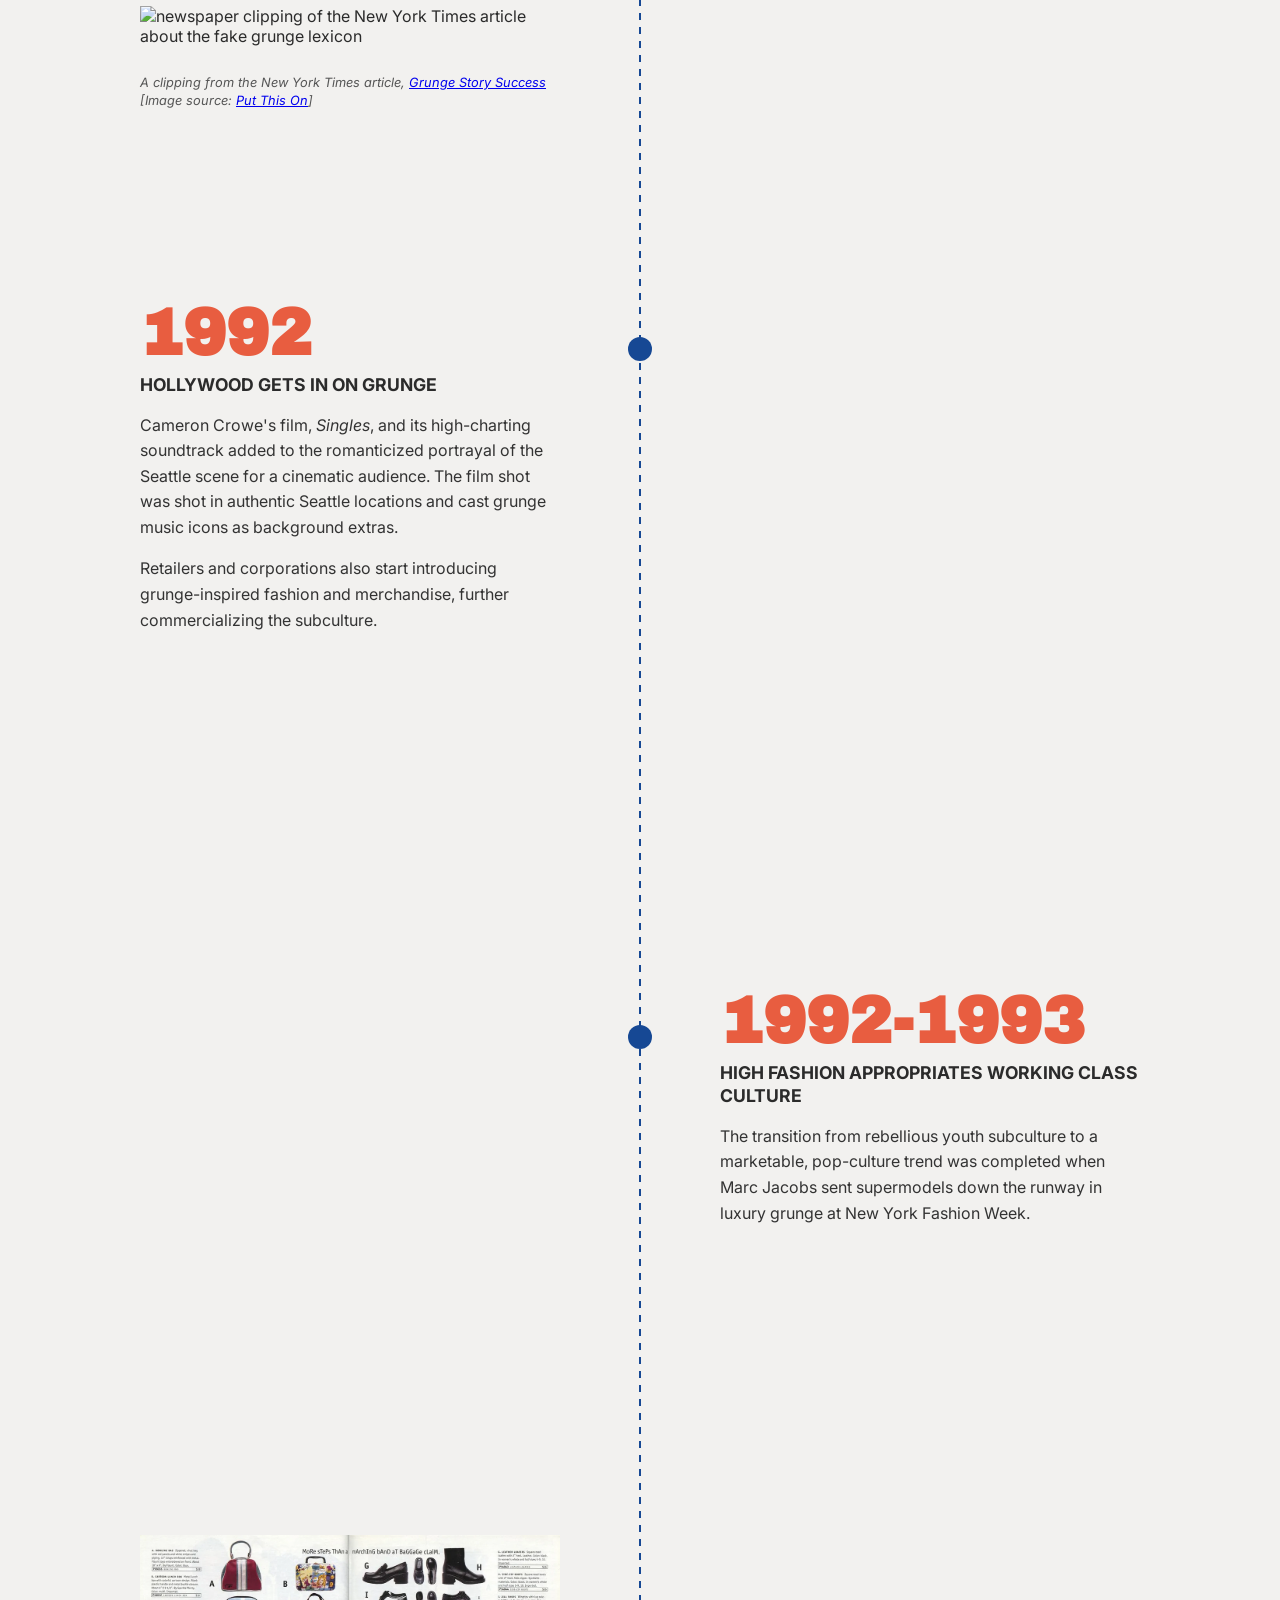
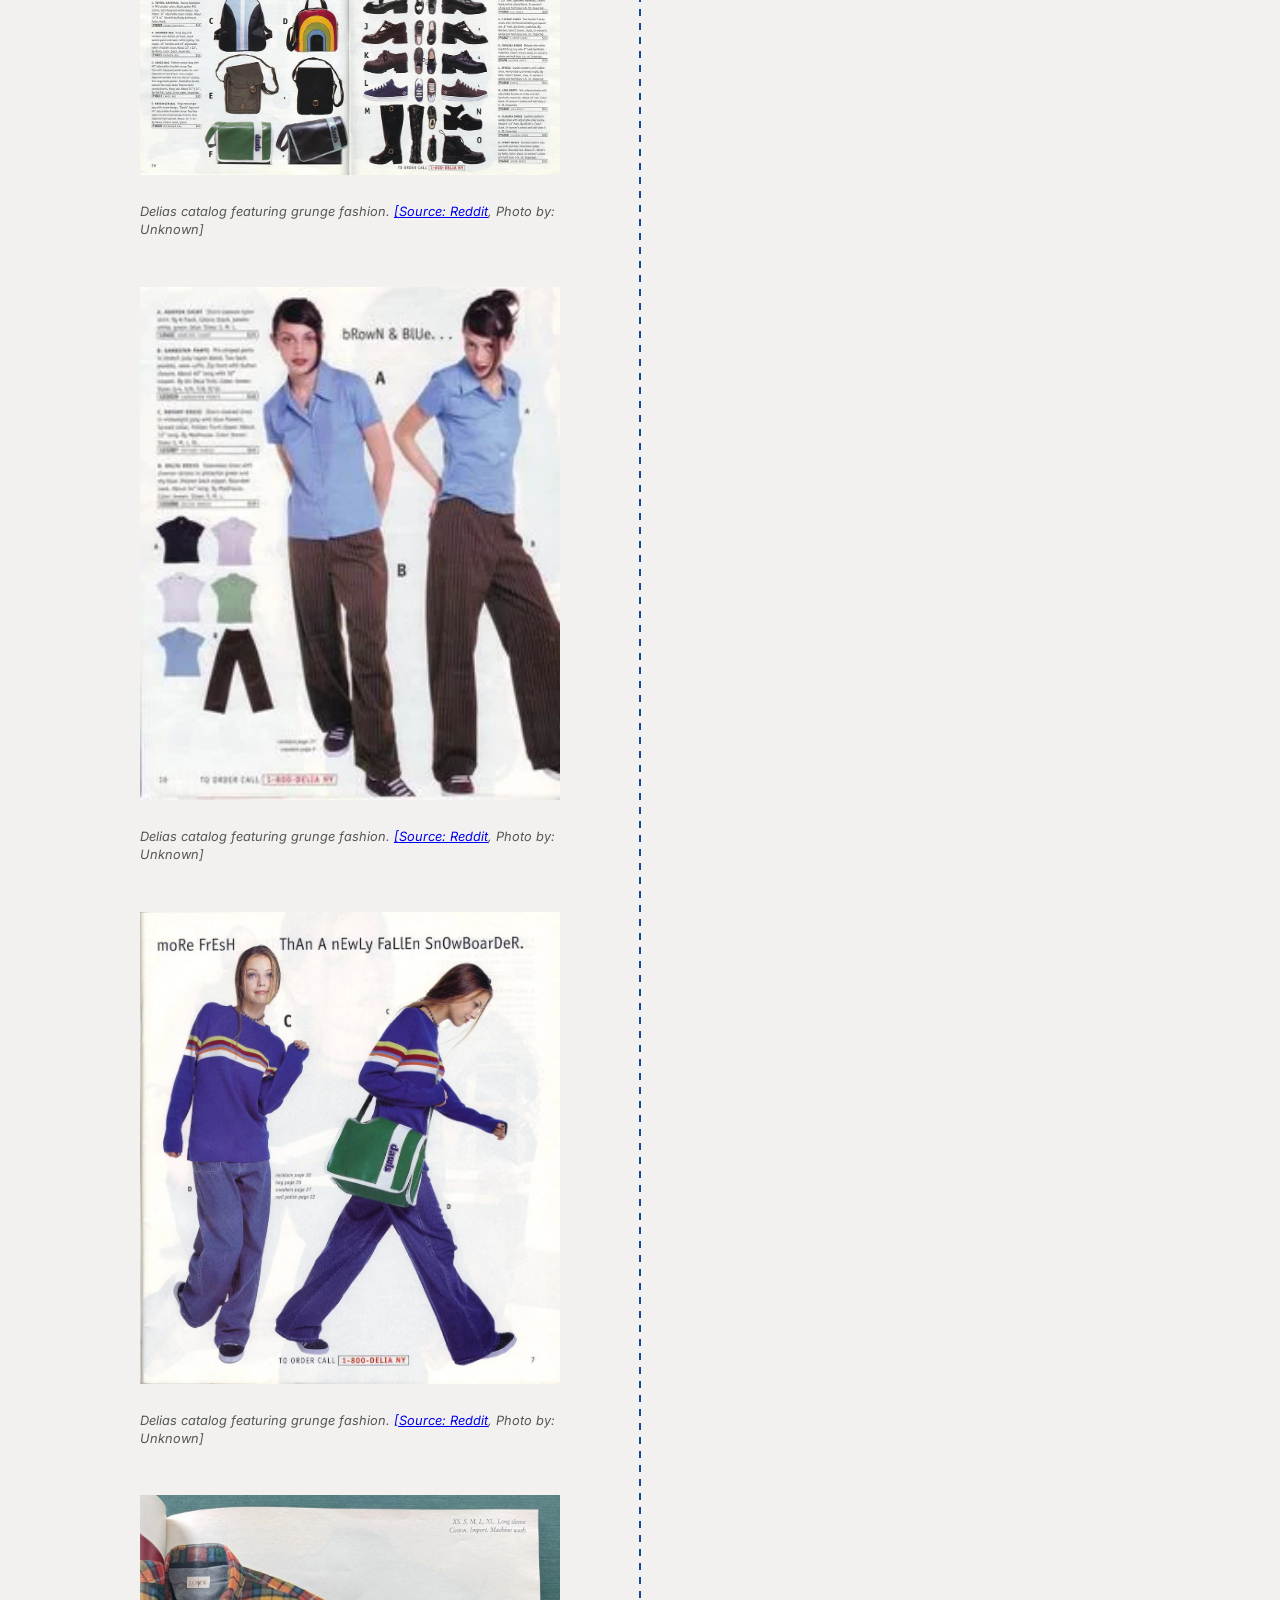
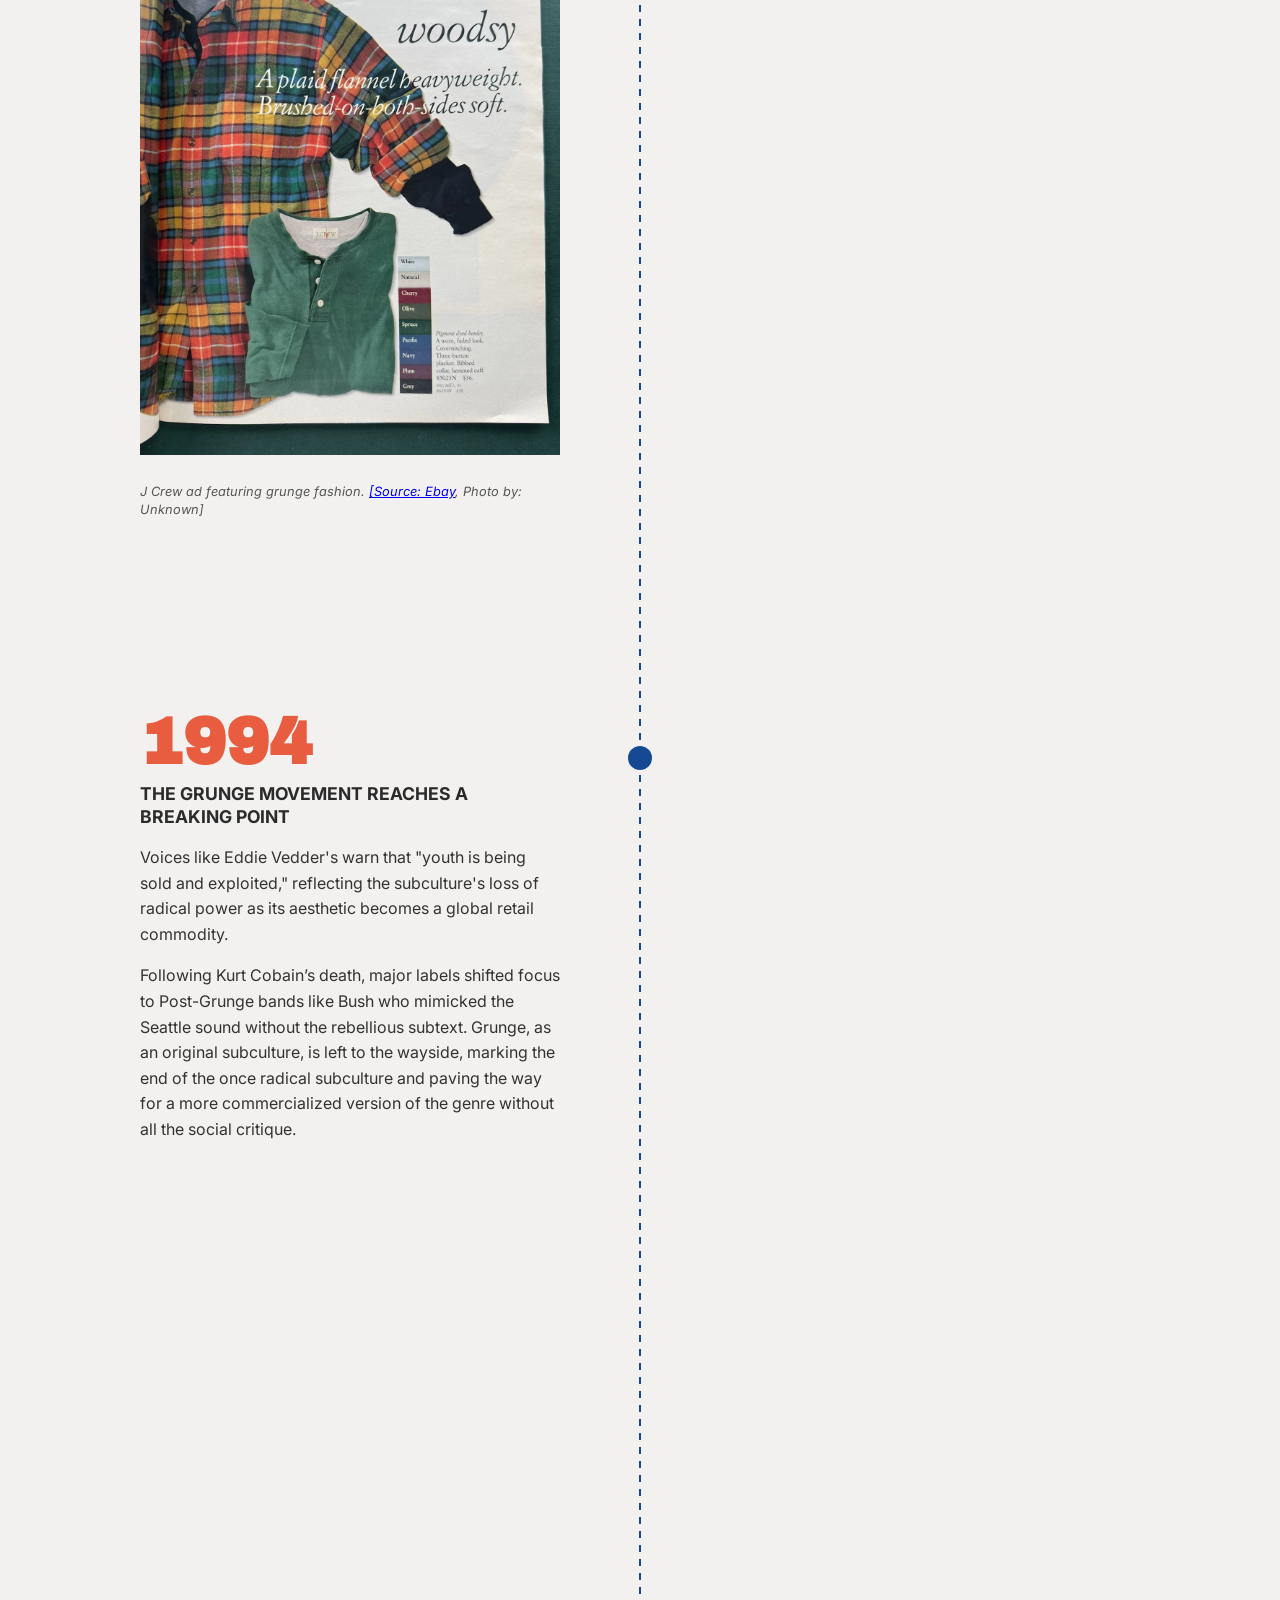
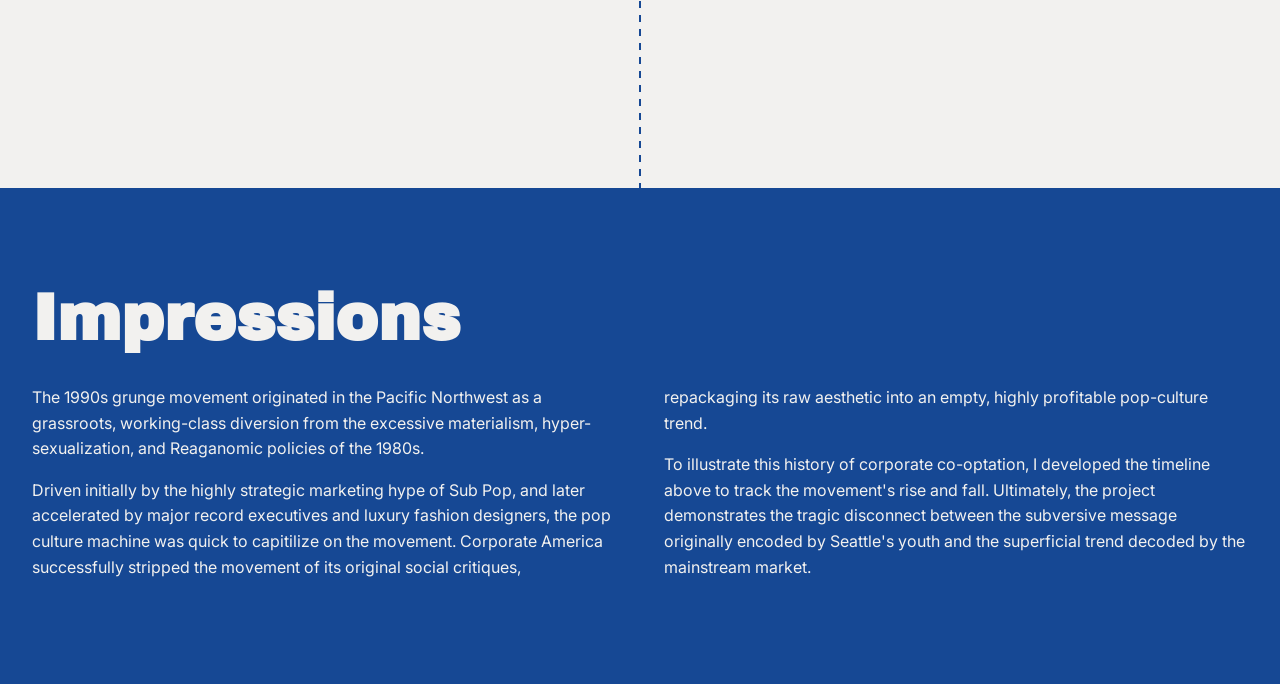
==== commit 39867f0a: "Added content" ====
--- a/index.html
+++ b/index.html
@@ -56,14 +56,18 @@
                 <h3>THE LUBMBERJACK AESTHETIC</h3>
                 <p>Bands like Tad, whose fashion consisted of layered flannels and work boots, represent the working-class of the Pacific Northwest, primarily lumberjacks, whose fashion choices were made for practical reasons such as staying warm in the damp Seattle climate.</p>
             </div>
+            
              <div class="media-block">
-        <iframe 
+                
+        <iframe
             class="responsive-video" 
             src="https://www.youtube.com/embed/oAPMJYtOhlE?start=135" 
             title="YouTube video player" 
             allow="accelerometer; autoplay; clipboard-write; encrypted-media; gyroscope; picture-in-picture" 
             allowfullscreen>
         </iframe>
+
+        
         <iframe 
             class="responsive-video" 
             src="https://www.youtube.com/embed/eObop0waGII" 
@@ -71,6 +75,11 @@
             allow="accelerometer; autoplay; clipboard-write; encrypted-media; gyroscope; picture-in-picture" 
             allowfullscreen>
         </iframe>
+
+        <div class="image-wrapper"></div>
+            <img src="Images/alice-in-chains1989.jpg" alt="Alice in Chains 1989">
+        <div class="image-caption">Alice in Chains perform in Seattle, Washington. <a href="https://allthatsinteresting.com/grunge-pictures#22" target="_blank">[Source: All Thats Interesting</a>, Photo by: Karen Mason-Blair]</div>
+
     </div>
         </section>
 
@@ -157,12 +166,26 @@
             allow="accelerometer; autoplay; clipboard-write; encrypted-media; gyroscope; picture-in-picture" 
             allowfullscreen>
         </iframe>
+<div class="image-wrapper"></div>
+            <img src="Images/mother-love-bone.jpeg" alt="Mother love bone promo shot">
+        <div class="image-caption">Mother Love Bone pose for a promo shot March 1990. Seattle, Washington. <a href="https://allthatsinteresting.com/grunge-pictures#5" target="_blank">[Source: All Thats Interesting</a>, Photo by: Karen Mason-Blair]</div>
+
+        <div class="image-wrapper"></div>
+            <img src="Images/kurt-dress.webp" alt="Kurt Cobain in grunge outfit">
+        <div class="image-caption">Kurt Cobain in a grunge outfit, 1990. Seattle, Washington. <a href="https://iandrummondvintage.com/blogs/fashion-history/grunge-fashion" target="_blank">[Source: Ian Drummond Vintage</a>, Photo by: Unknown]</div>
+
+        <div class="image-wrapper"></div>
+            <img src="Images/pearljam.jpg" alt="Pearl Jam in grunge outfit">
+        <div class="image-caption">Pearl Jam promotional shot, 1990. Seattle, Washington. <a href="https://iandrummondvintage.com/blogs/fashion-history/grunge-fashion" target="_blank">[Source: Ian Drummond Vintage</a>, Photo by: Unknown]</div>
+
+        
+
         </section>
 
         <section class="timeline-item">
             <div class="content-block">
                 <h2>1991</h2>
-                <h3>Big dumb baby huey CRUSHES seattle</h3>
+                <h3>Big dumb baby huey sits on seattle</h3>
                 <p>The massive success of Nirvana’s <i>Nevermind</i> and Pearl Jam’s <i>Ten</i> causes corporate labels to flood Seattle, diluting the authentic sound with more conventional and marketable rock melodies. Grunge musican, Steve Fisk, described the invasion as a “big, dumb, baby huey” that waddled into Seattle and squashed the music scene.</p>
             </div>
             <div class="media-block">
@@ -249,9 +272,22 @@
             allow="accelerometer; autoplay; clipboard-write; encrypted-media; gyroscope; picture-in-picture" 
             allowfullscreen>
         </iframe>
+         <div class="image-wrapper"></div>
+            <img src="Images/delia-shoes.webp" alt="Delias catalog featuring grunge fashion">
+        <div class="image-caption">Delias catalog featuring grunge fashion. <a href="https://www.reddit.com/r/OldSchoolCool/comments/105ccu4/delias_catalogs_1990s/" target="_blank">[Source: Reddit</a>, Photo by: Unknown]</div>
+               <div class="image-wrapper"></div>
+            <img src="Images/delias-catalog.webp" alt="Delias catalog featuring grunge fashion">
+        <div class="image-caption">Delias catalog featuring grunge fashion. <a href="https://www.reddit.com/r/OldSchoolCool/comments/105ccu4/delias_catalogs_1990s/" target="_blank">[Source: Reddit</a>, Photo by: Unknown]</div>
         
-               
-            </div>
+
+            <div class="image-wrapper"></div>
+            <img src="Images/delias-sweater.webp" alt="Delias catalog featuring grunge fashion">
+        <div class="image-caption">Delias catalog featuring grunge fashion. <a href="https://www.reddit.com/r/OldSchoolCool/comments/105ccu4/delias_catalogs_1990s/" target="_blank">[Source: Reddit</a>, Photo by: Unknown]</div>
+
+        <div class="image-wrapper"></div>
+            <img src="Images/jcrew1994flannel.webp" alt="Delias catalog featuring grunge fashion">
+        <div class="image-caption">J Crew ad featuring grunge fashion. <a href="https://www.ebay.com/itm/188200022462?_skw=delias+catalog+1995&itmmeta=01KR49EWC7DQFRB5X07E8MPHAF&hash=item2bd19871be:g:jbIAAeSwoA1pwZfQ&itmprp=enc%3AAQALAAAA0GfYFPkwiKCW4ZNSs2u11xDFcnd1suD%2BI9Ynoix4xFDsiSv1E%2F1xJiong4TOJLLs7Pcf%2BrJTsfb7sL4jF67Vk3RmmpCHXq1hzdD7PPac%2FT8m7AuJgxQMU7uA%2BswVH5v9fAX%2BkhZtZqefbiZDslSXFOtDTbX%2BeiatrUtyGt1dM7GzltCGMIjqf02SkmZMfhEAfYdiO0hBMO%2BgHKqB%2BZWD%2B2WN%2BPYyyyLQYWIX9N%2BpMNuolC08dDgiPTAQPx3VZiWp9%2FKXsdlyoOPUh7yMiCyJDmU%3D%7Ctkp%3ABk9SR6bGu4nBZw" target="_blank">[Source: Ebay</a>, Photo by: Unknown]</div>
+</div>
         </section>
 
 
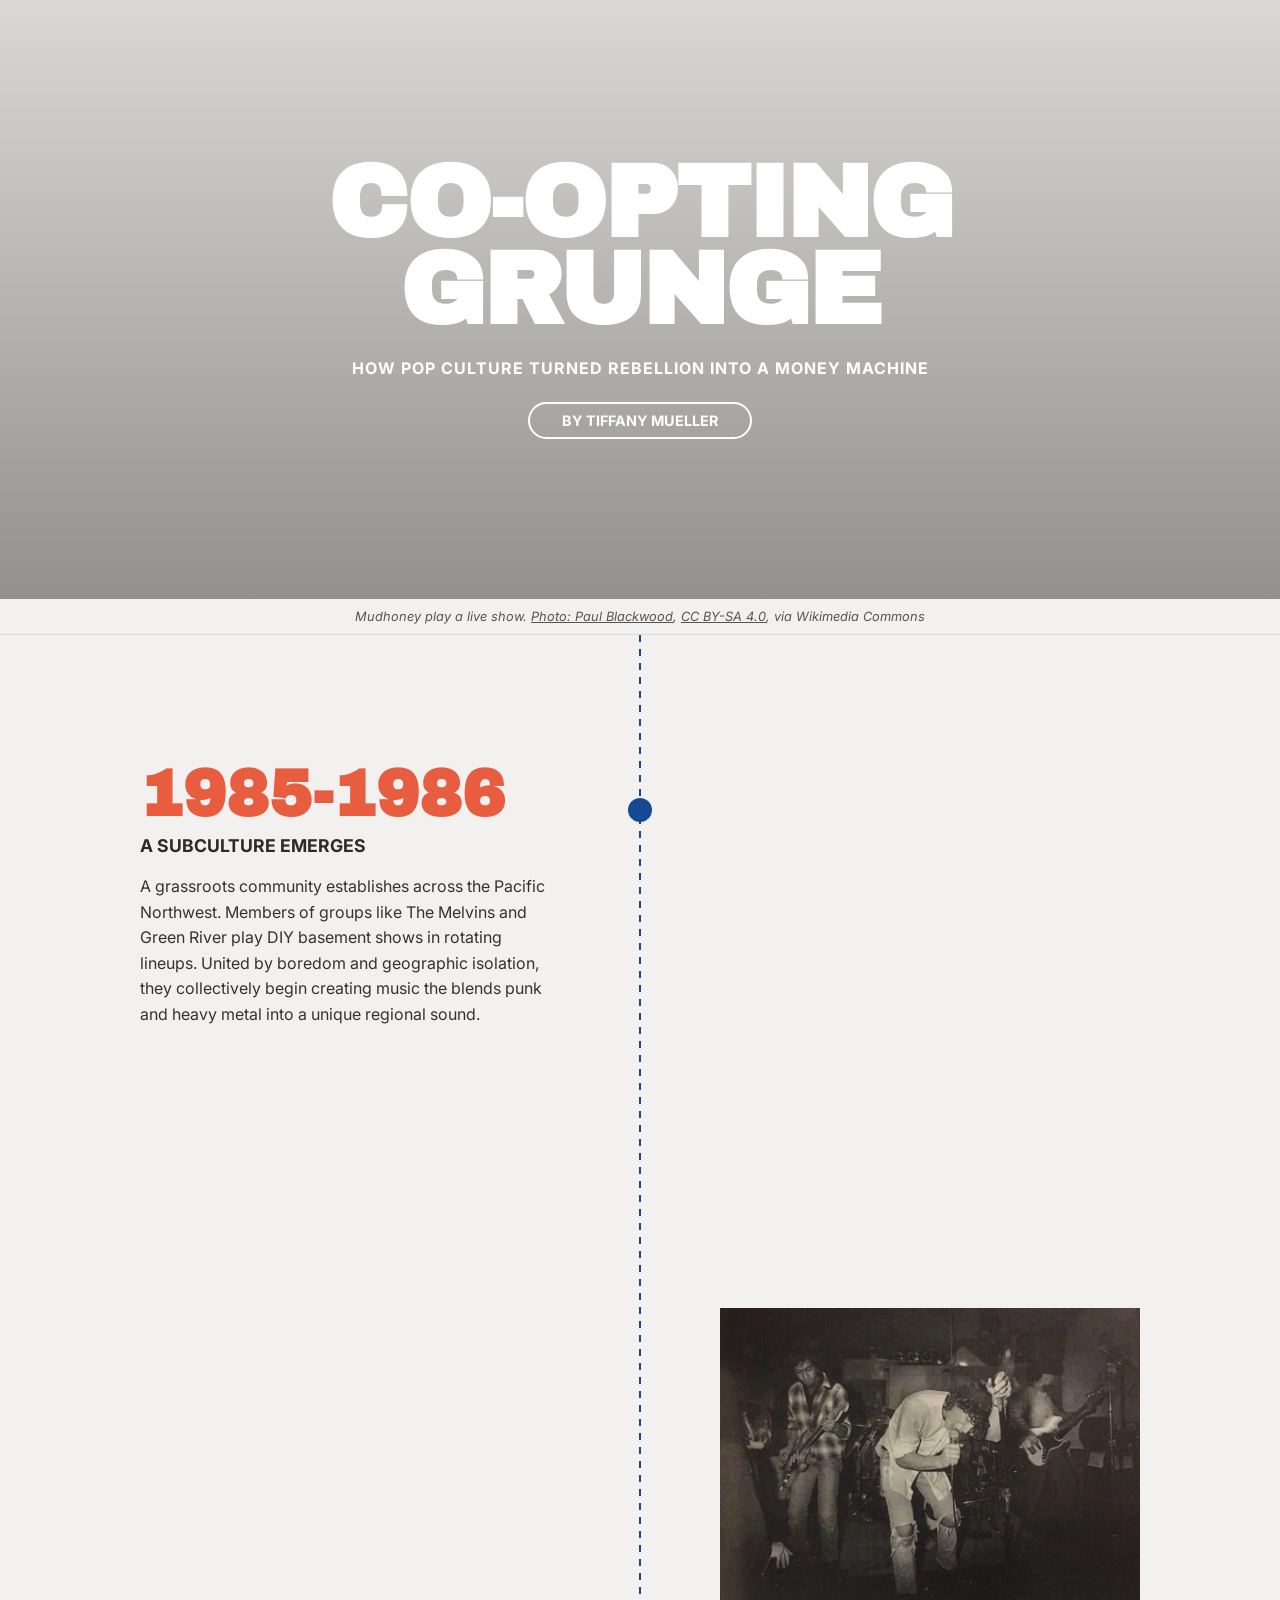
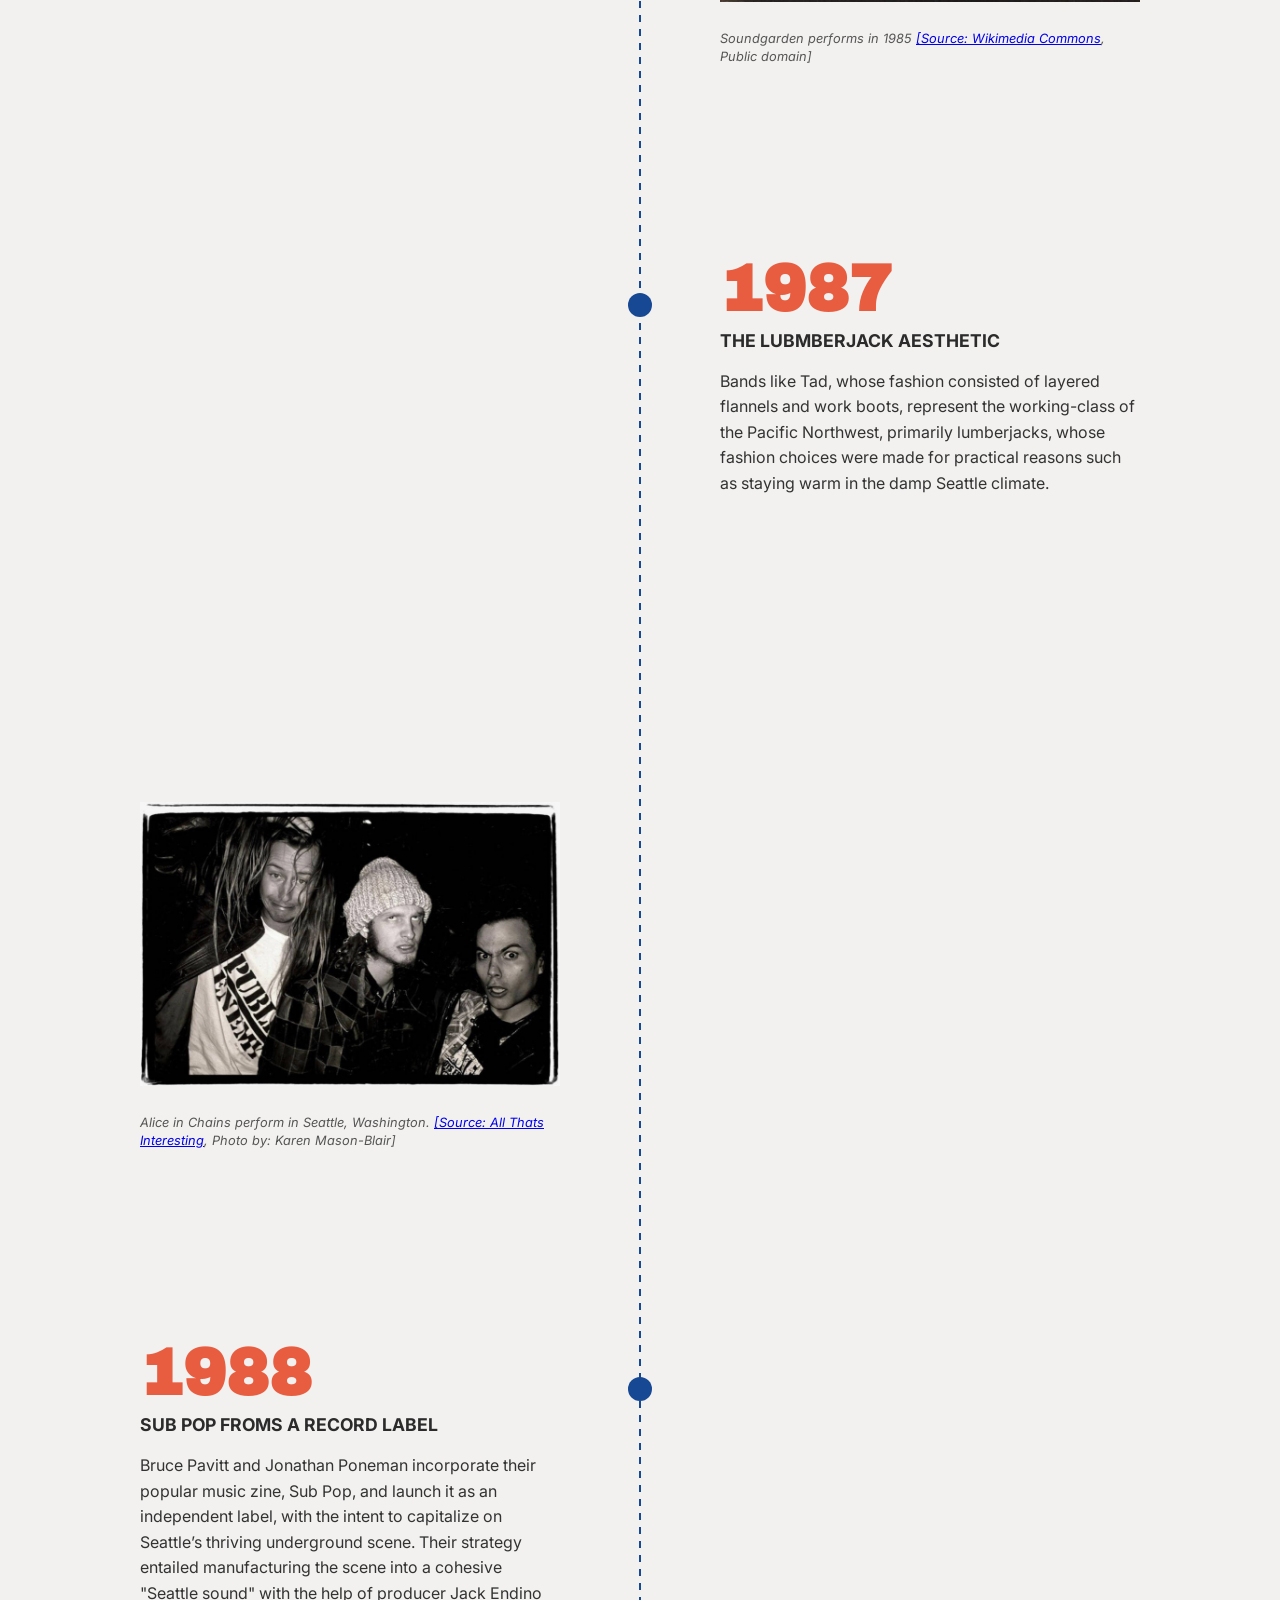
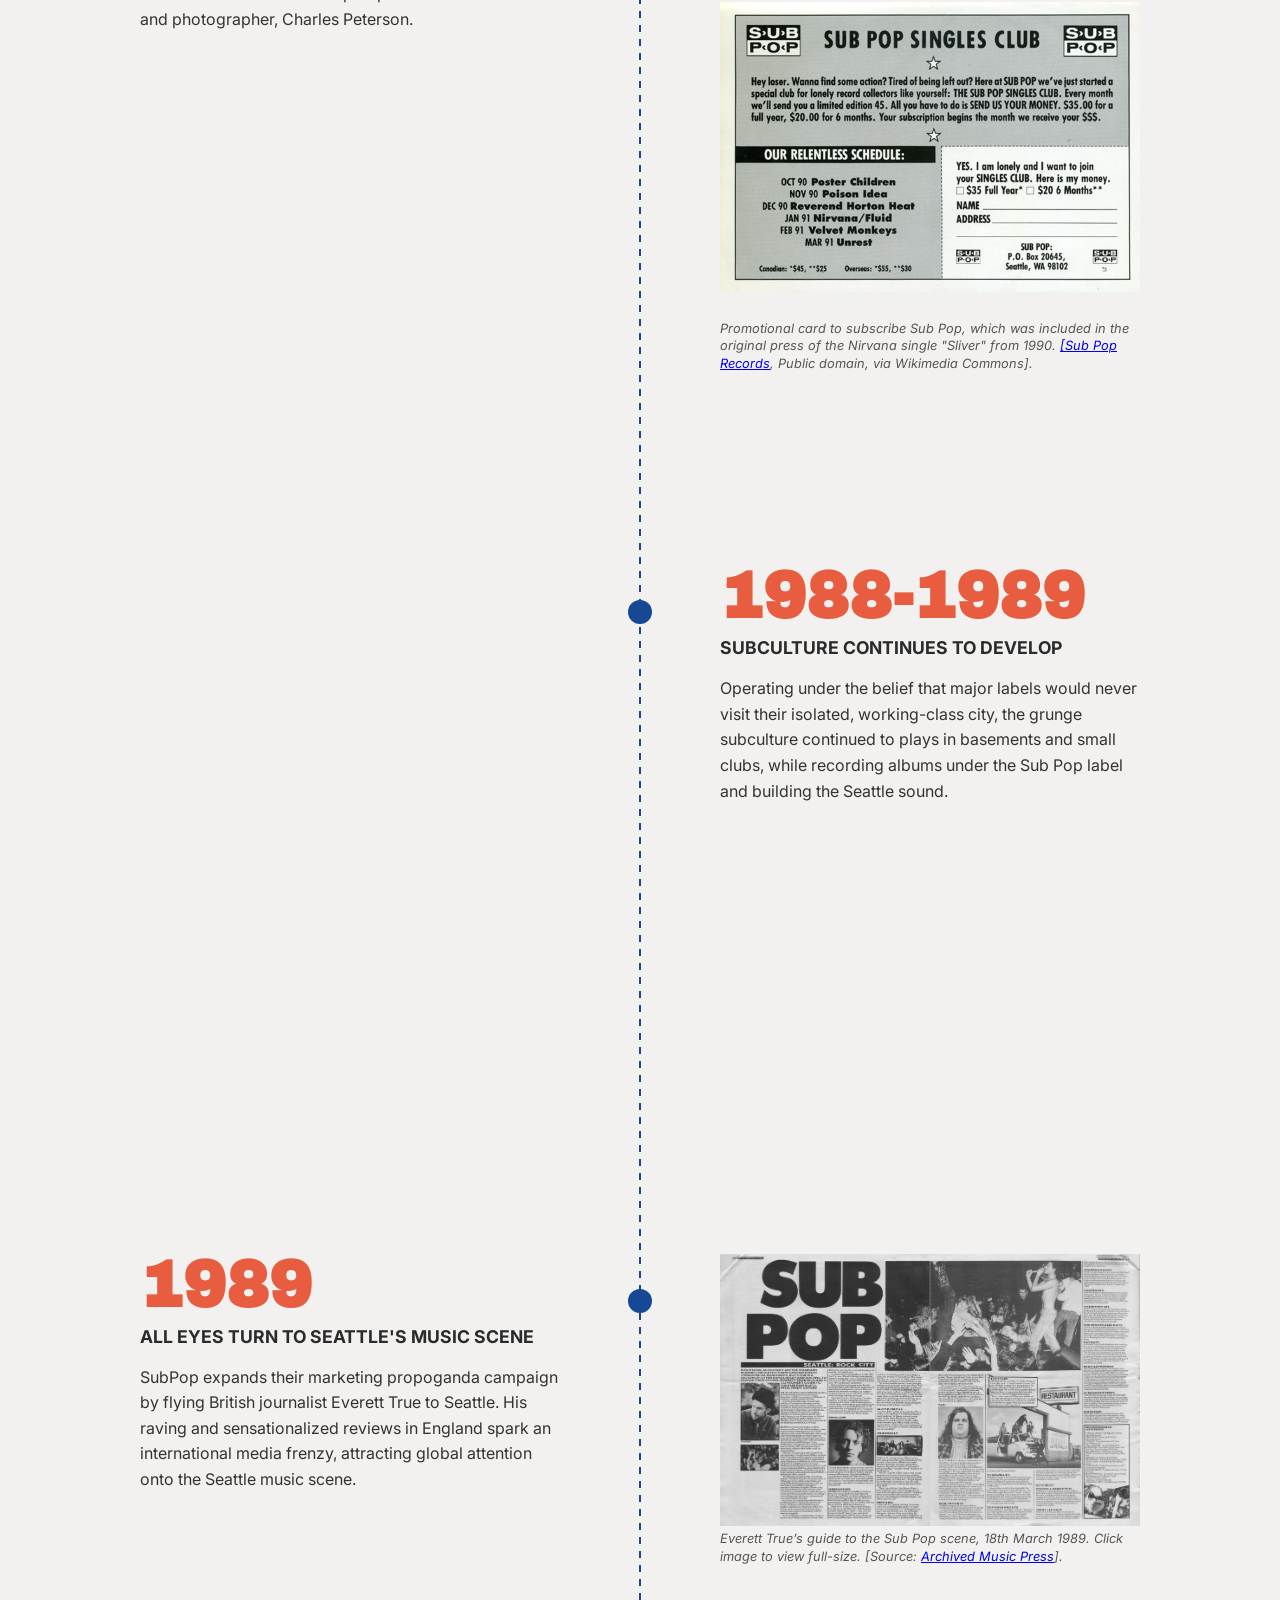
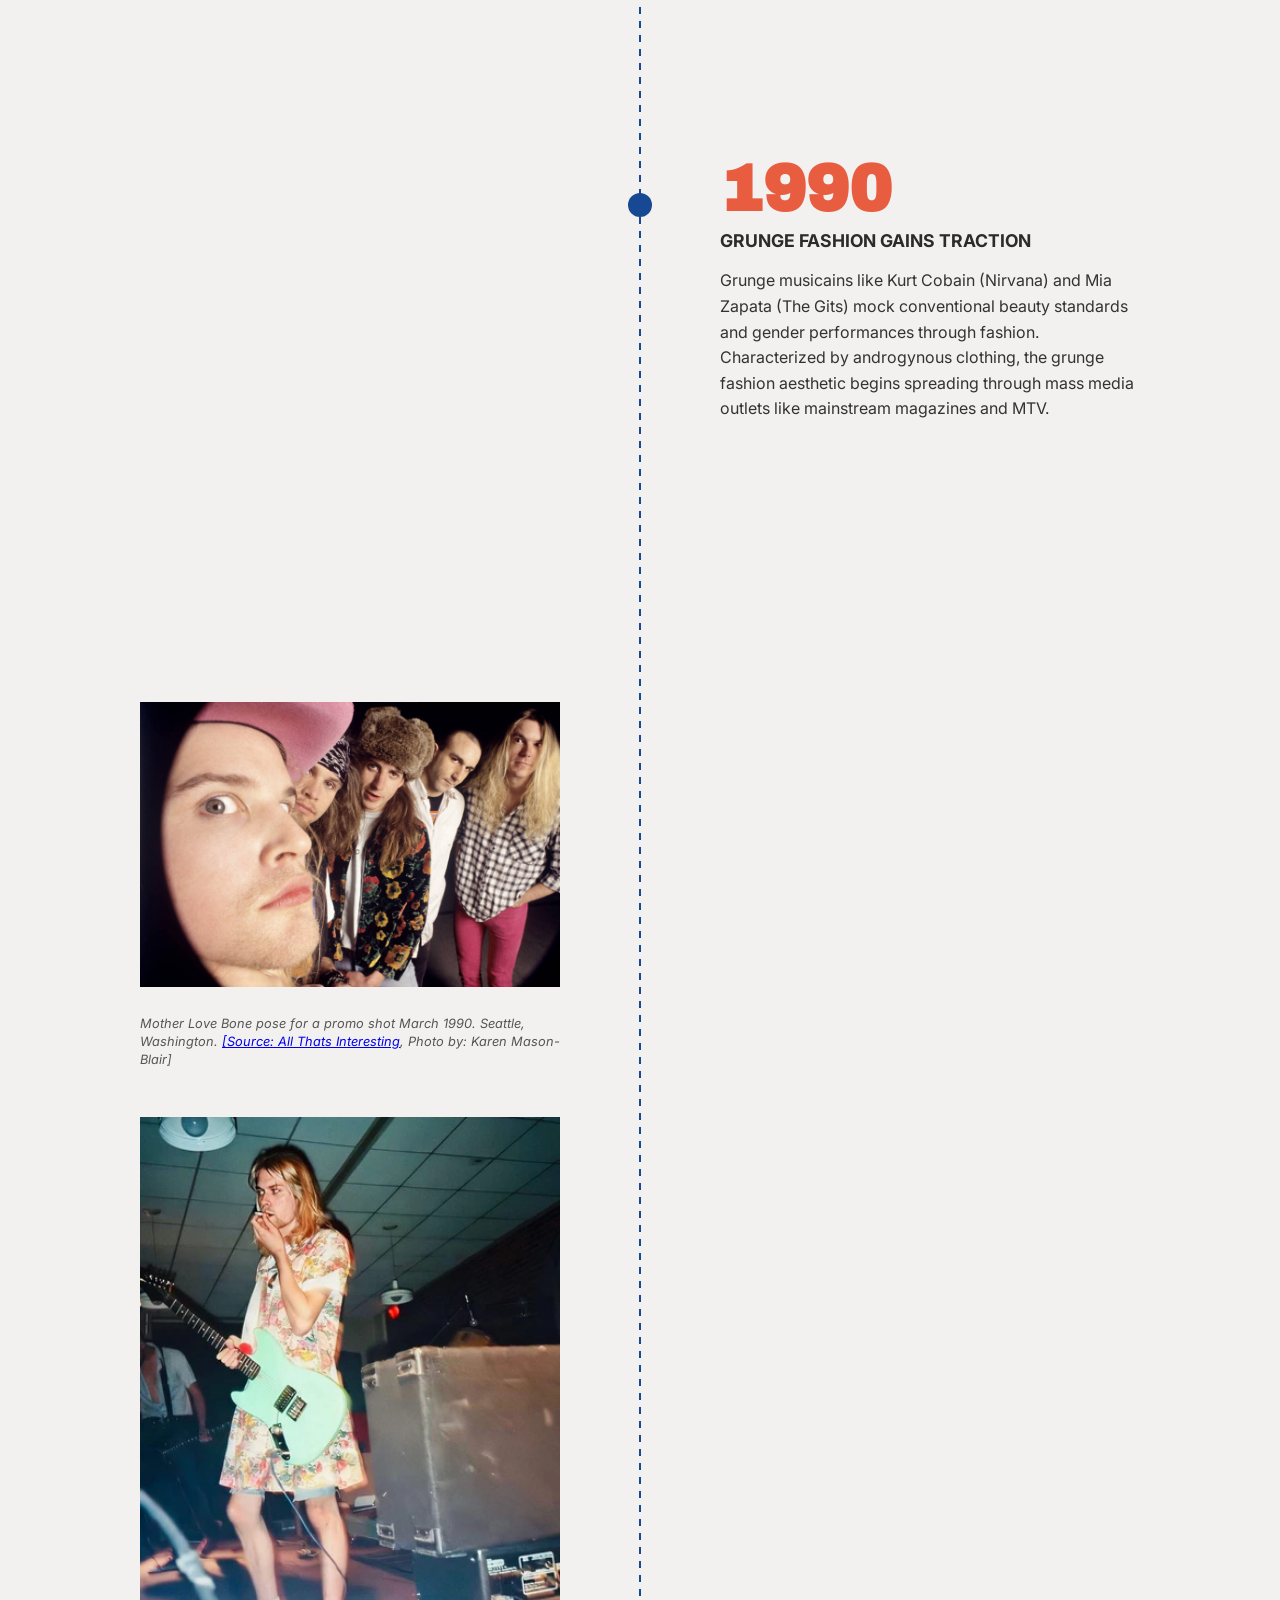
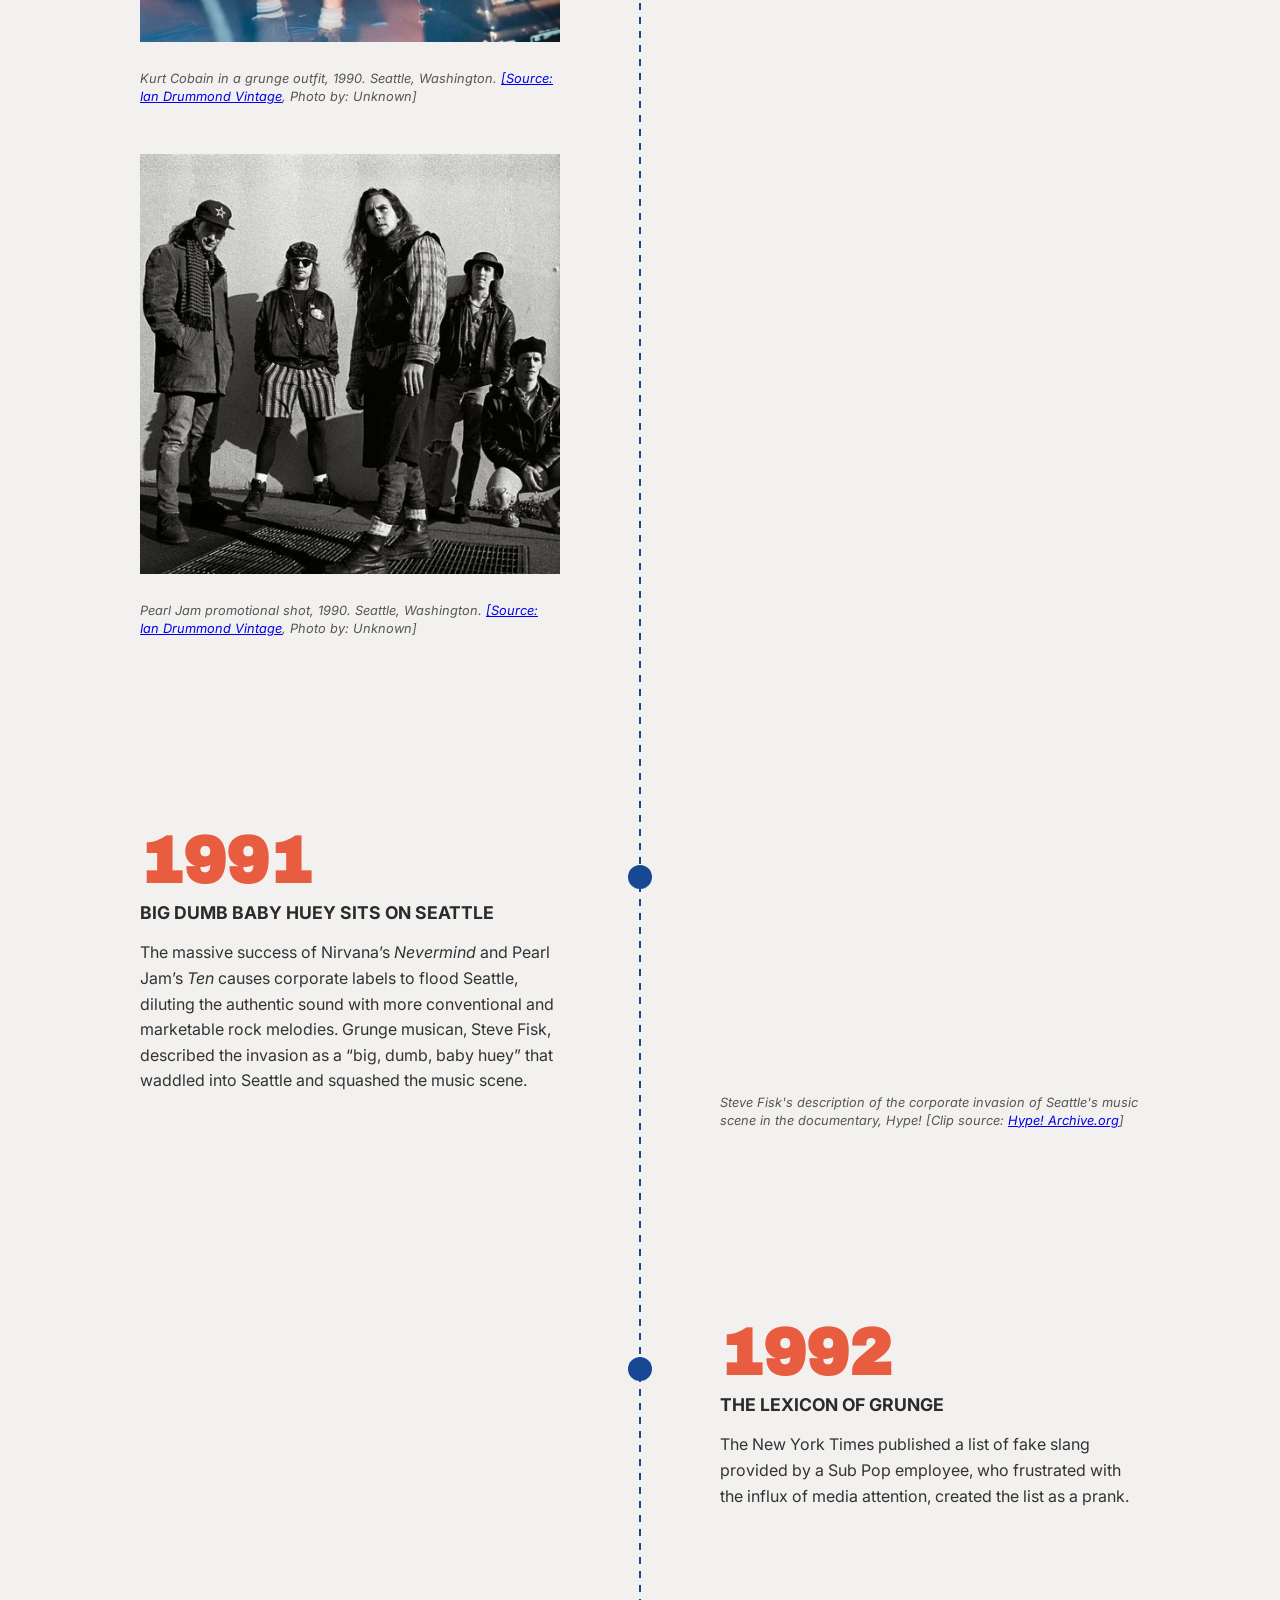
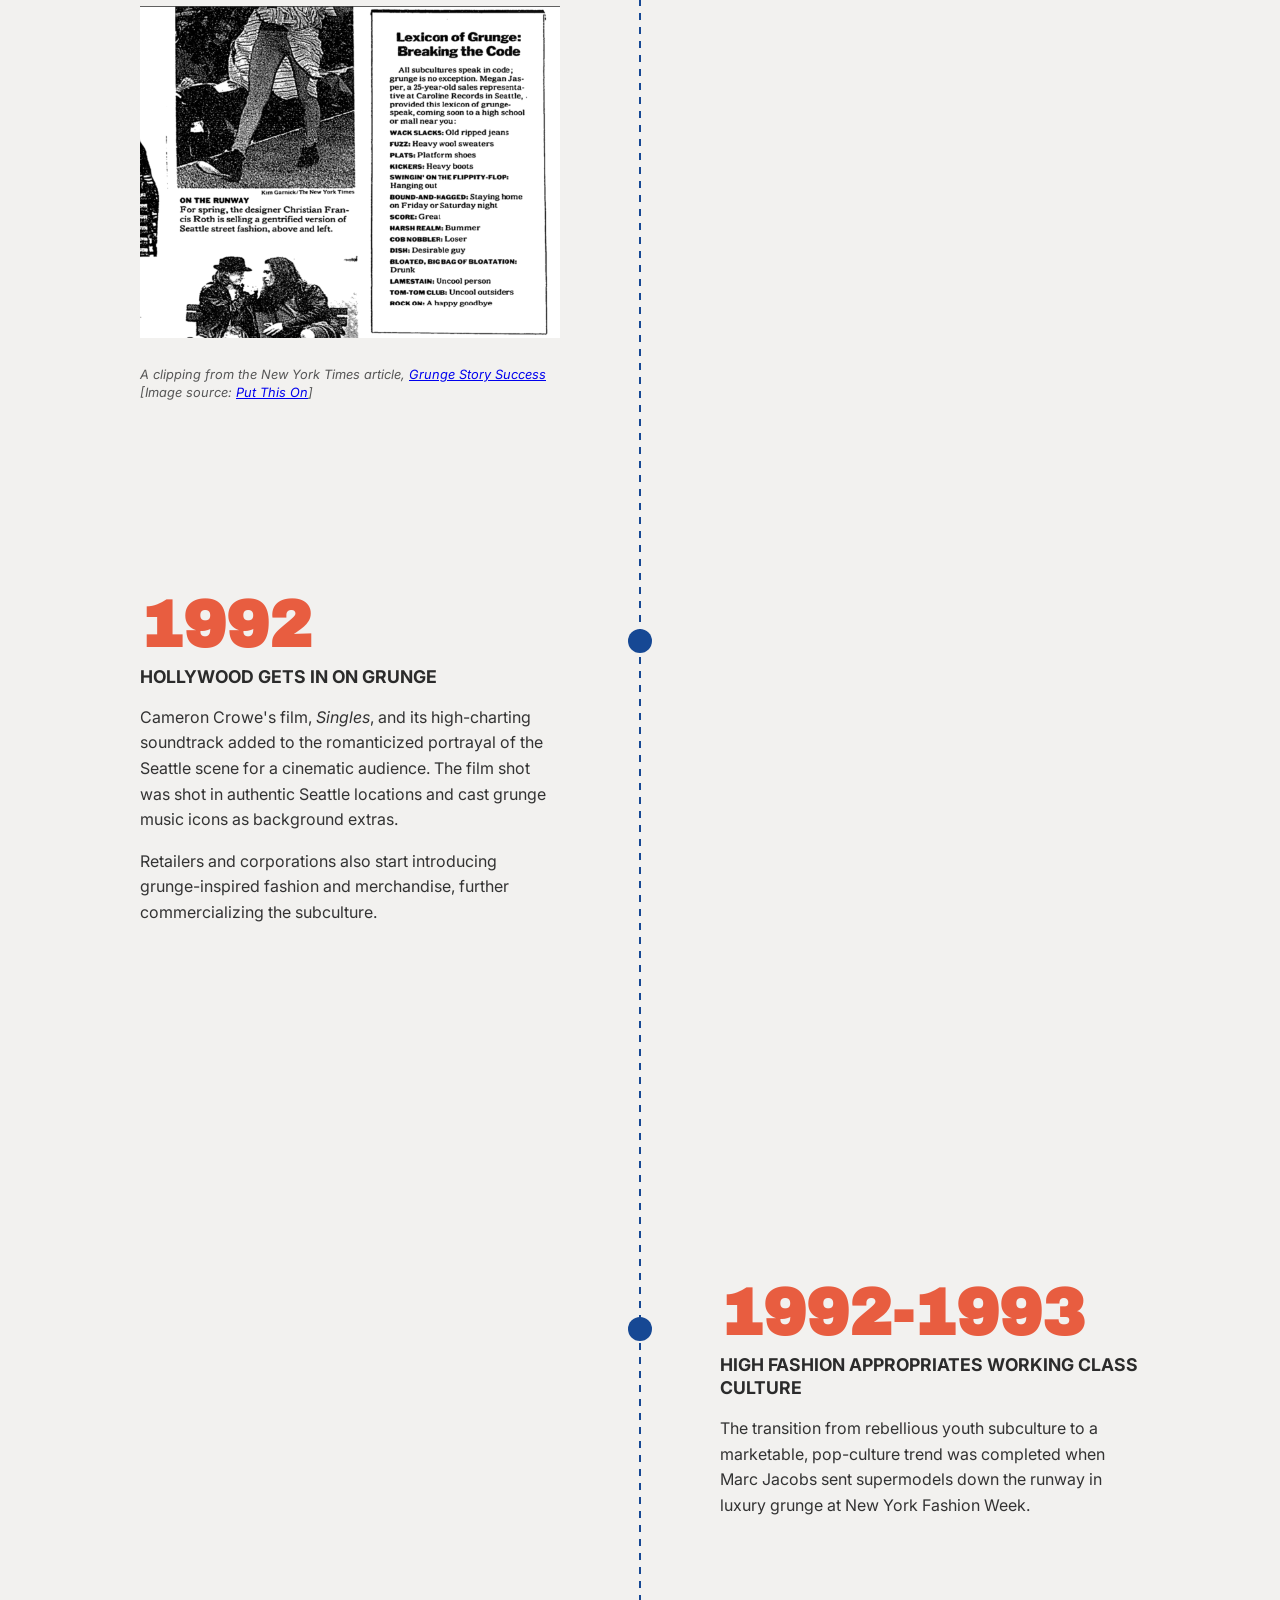
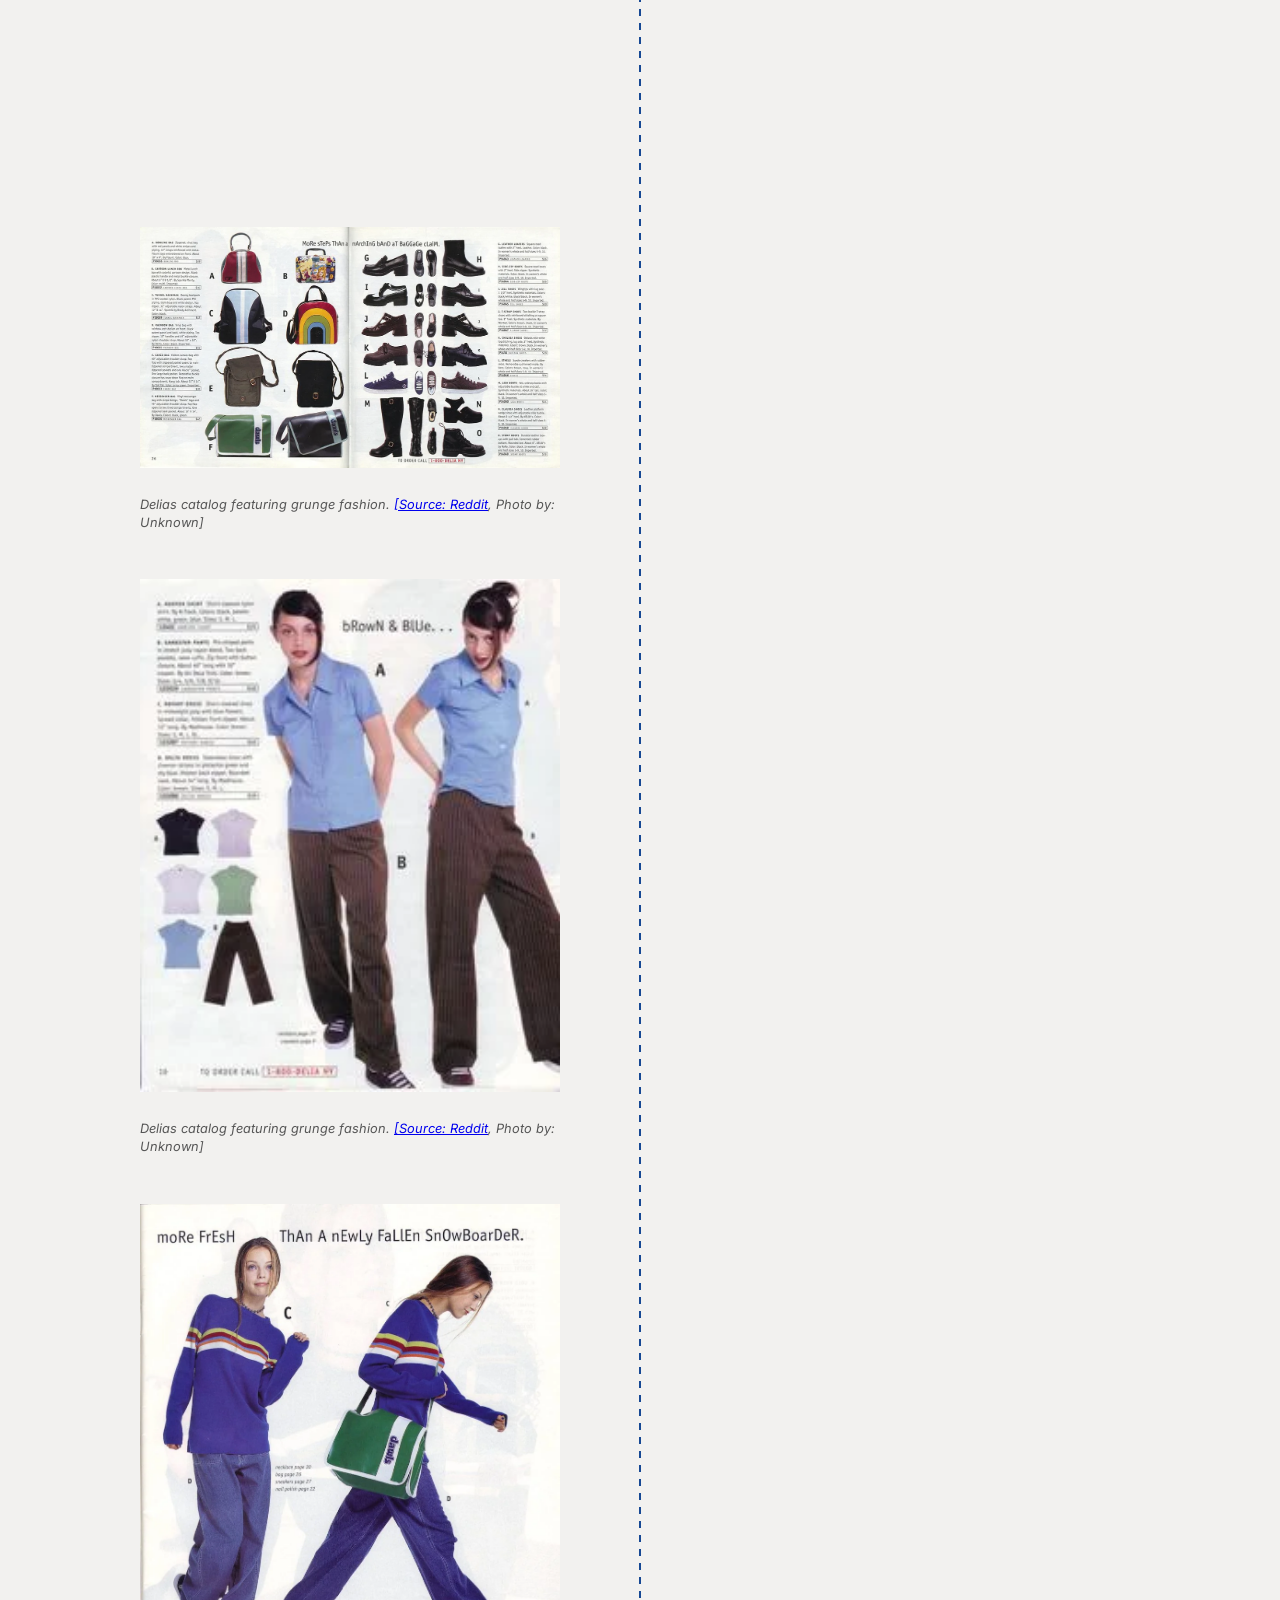
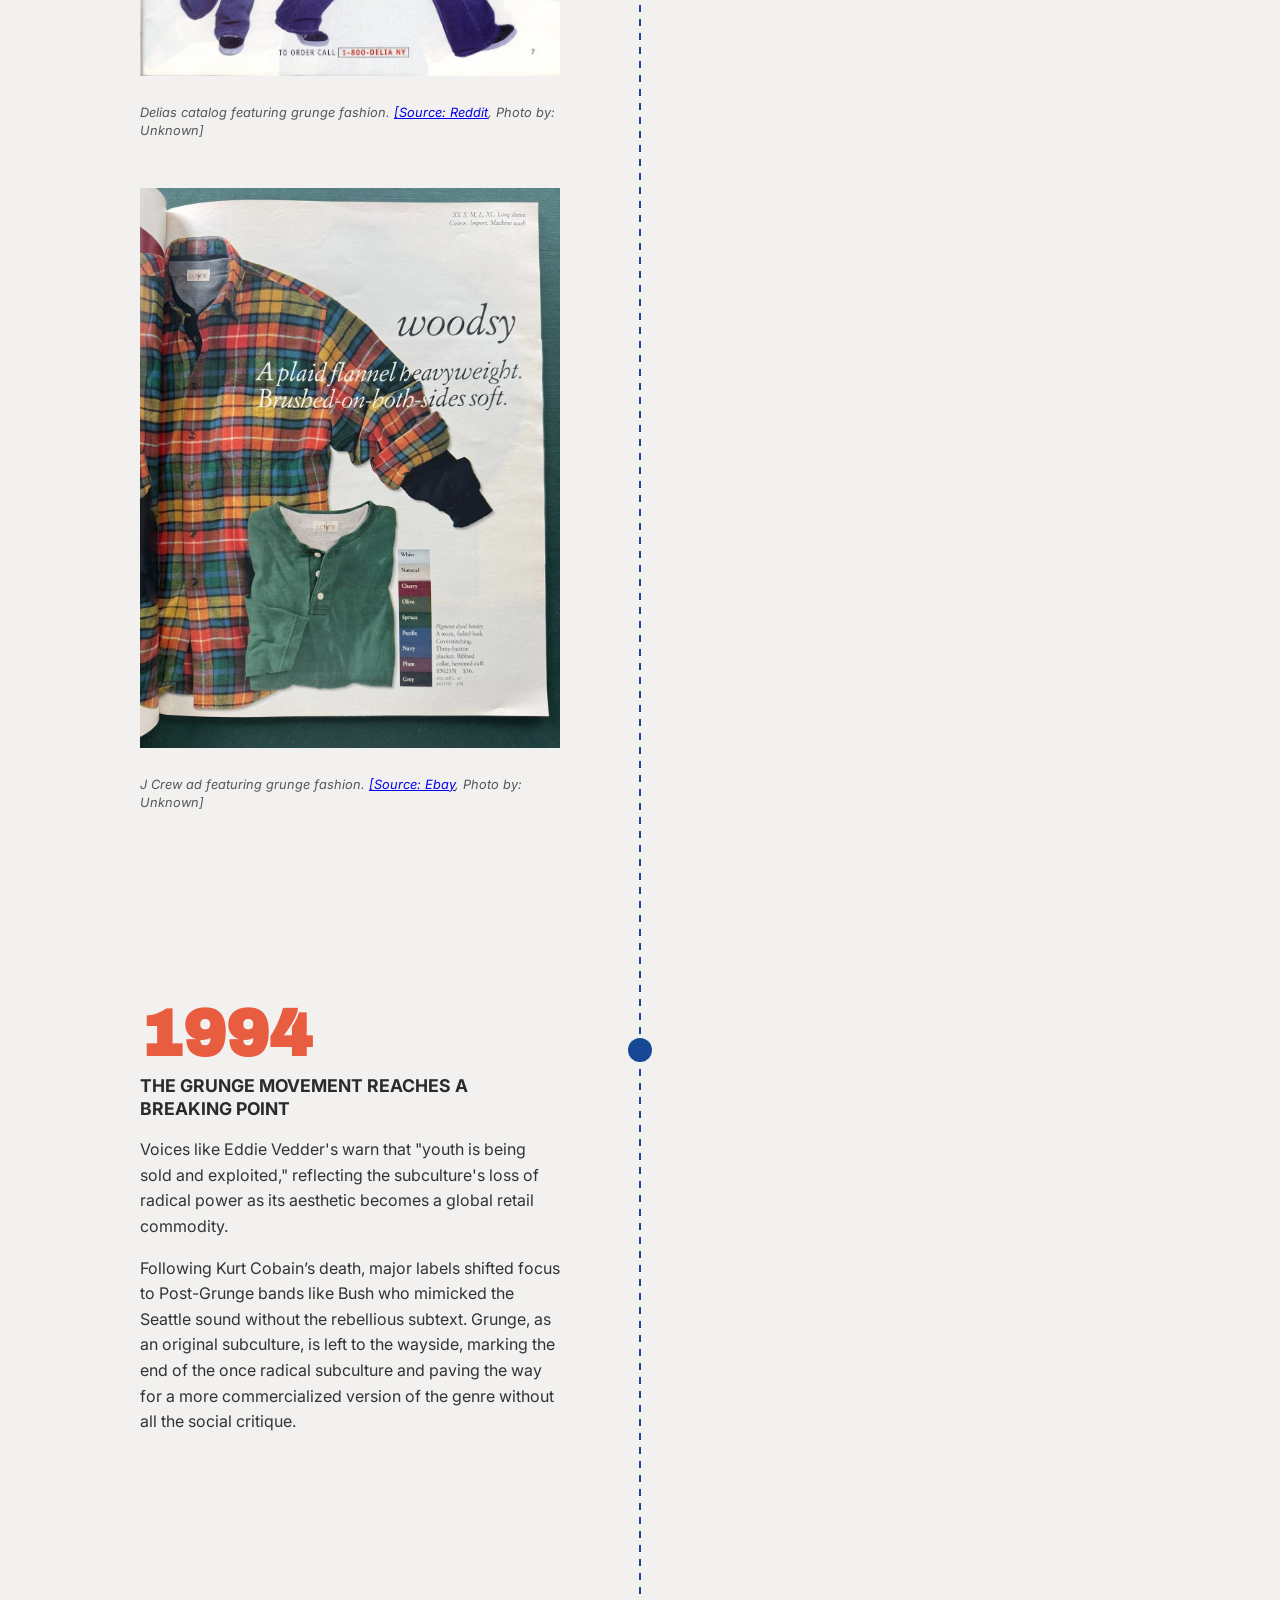
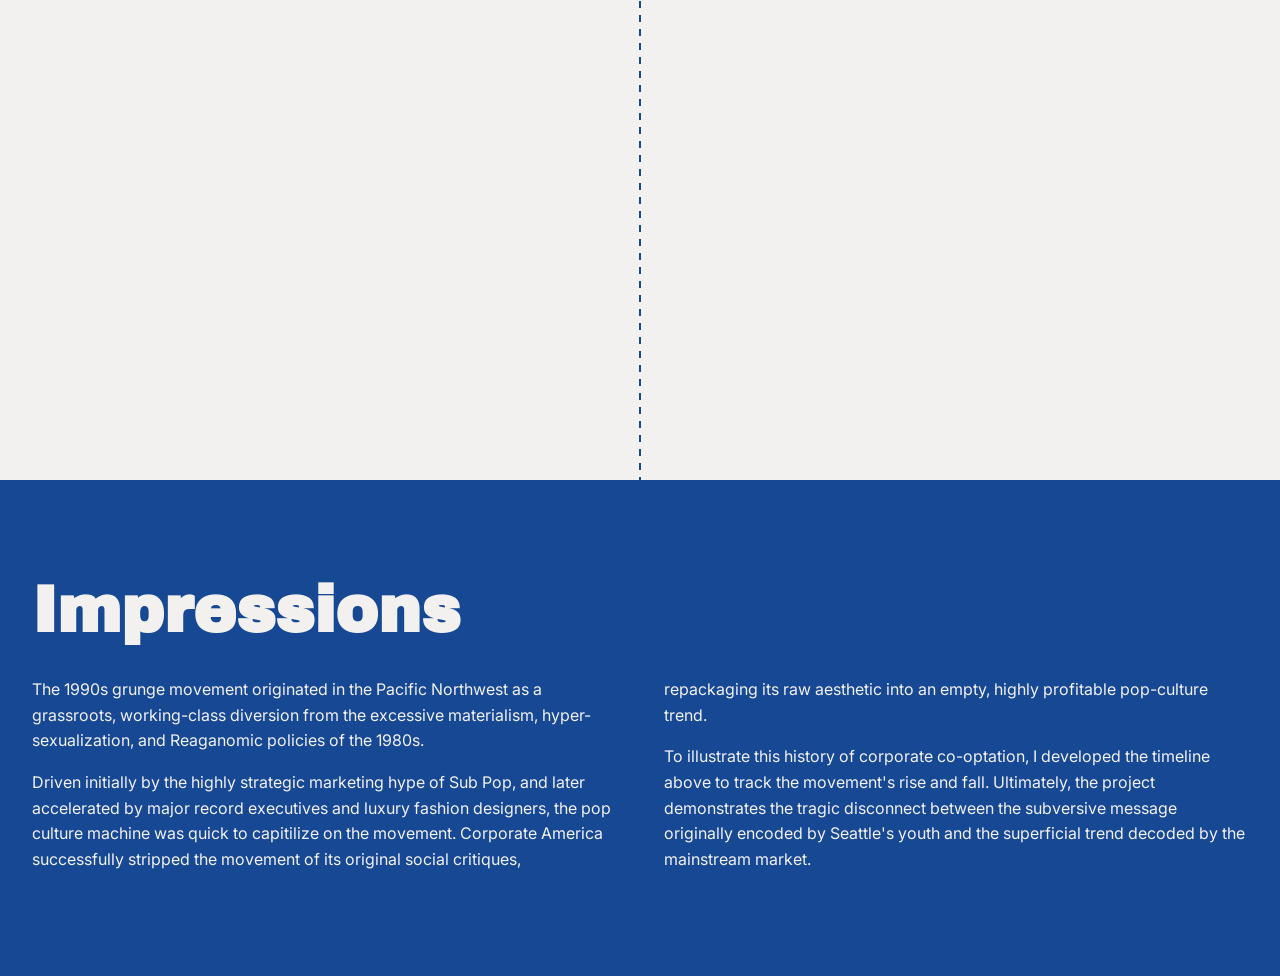
==== commit fcdc3b0b: "image issues corrected" ====
--- a/index.html
+++ b/index.html
@@ -215,8 +215,9 @@
             allowfullscreen>
             
         </iframe>
-        <div class="image-wrapper"></div>
-            <img src="images/lexicon-nyt.png" alt="newspaper clipping of the New York Times article about the fake grunge lexicon">
+
+        <div class="image-wrapper"></div>
+            <img src="Images/lexicon-nyt.png" alt="newspaper clipping of the New York Times article about the fake grunge lexicon">
         <div class="image-caption">A clipping from the New York Times article, <a href="https://www.nytimes.com/1992/11/15/style/grunge-a-success-story.html" target="_blank" rel="noopener noreferrer">Grunge Story Success</a> [Image source: <a href=https://putthison.com/harsh-realms-and-deal-sleds/ target="_blank">Put This On</a>]</div>
     </div>
         </section>
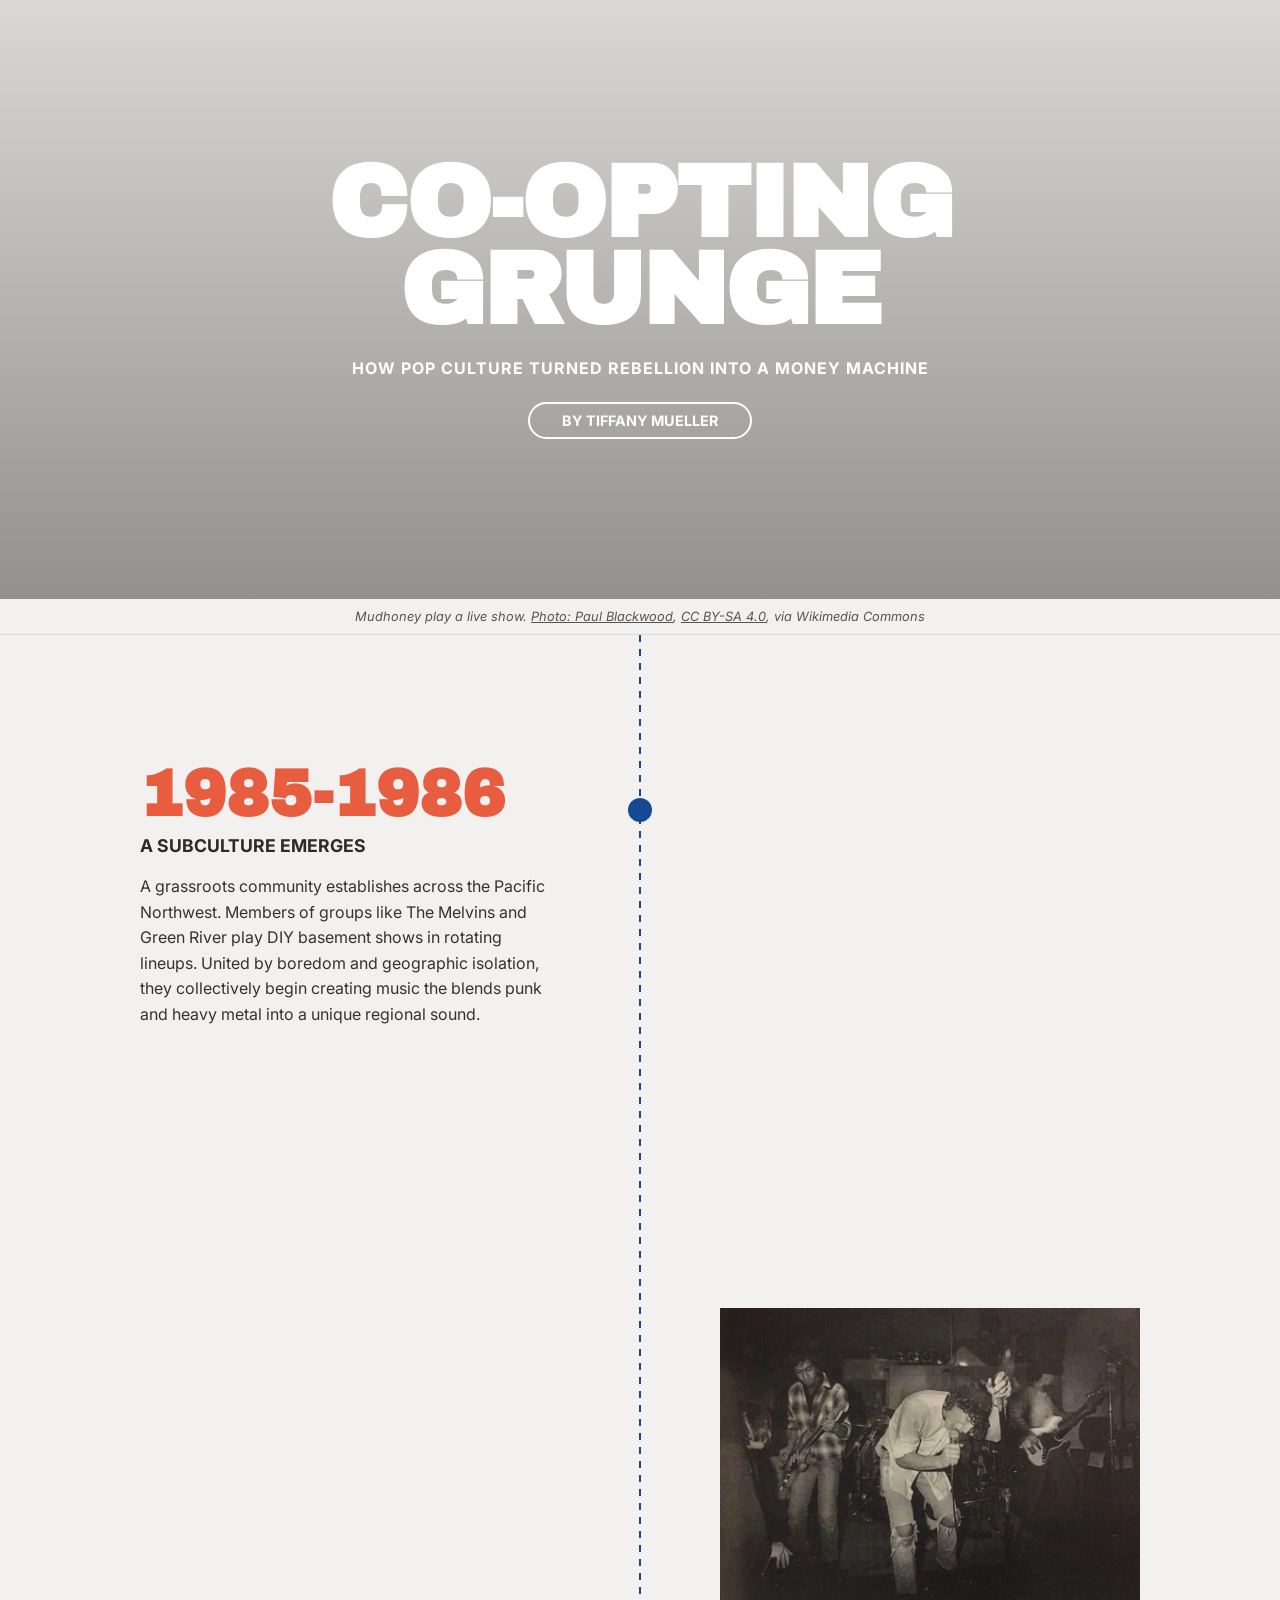
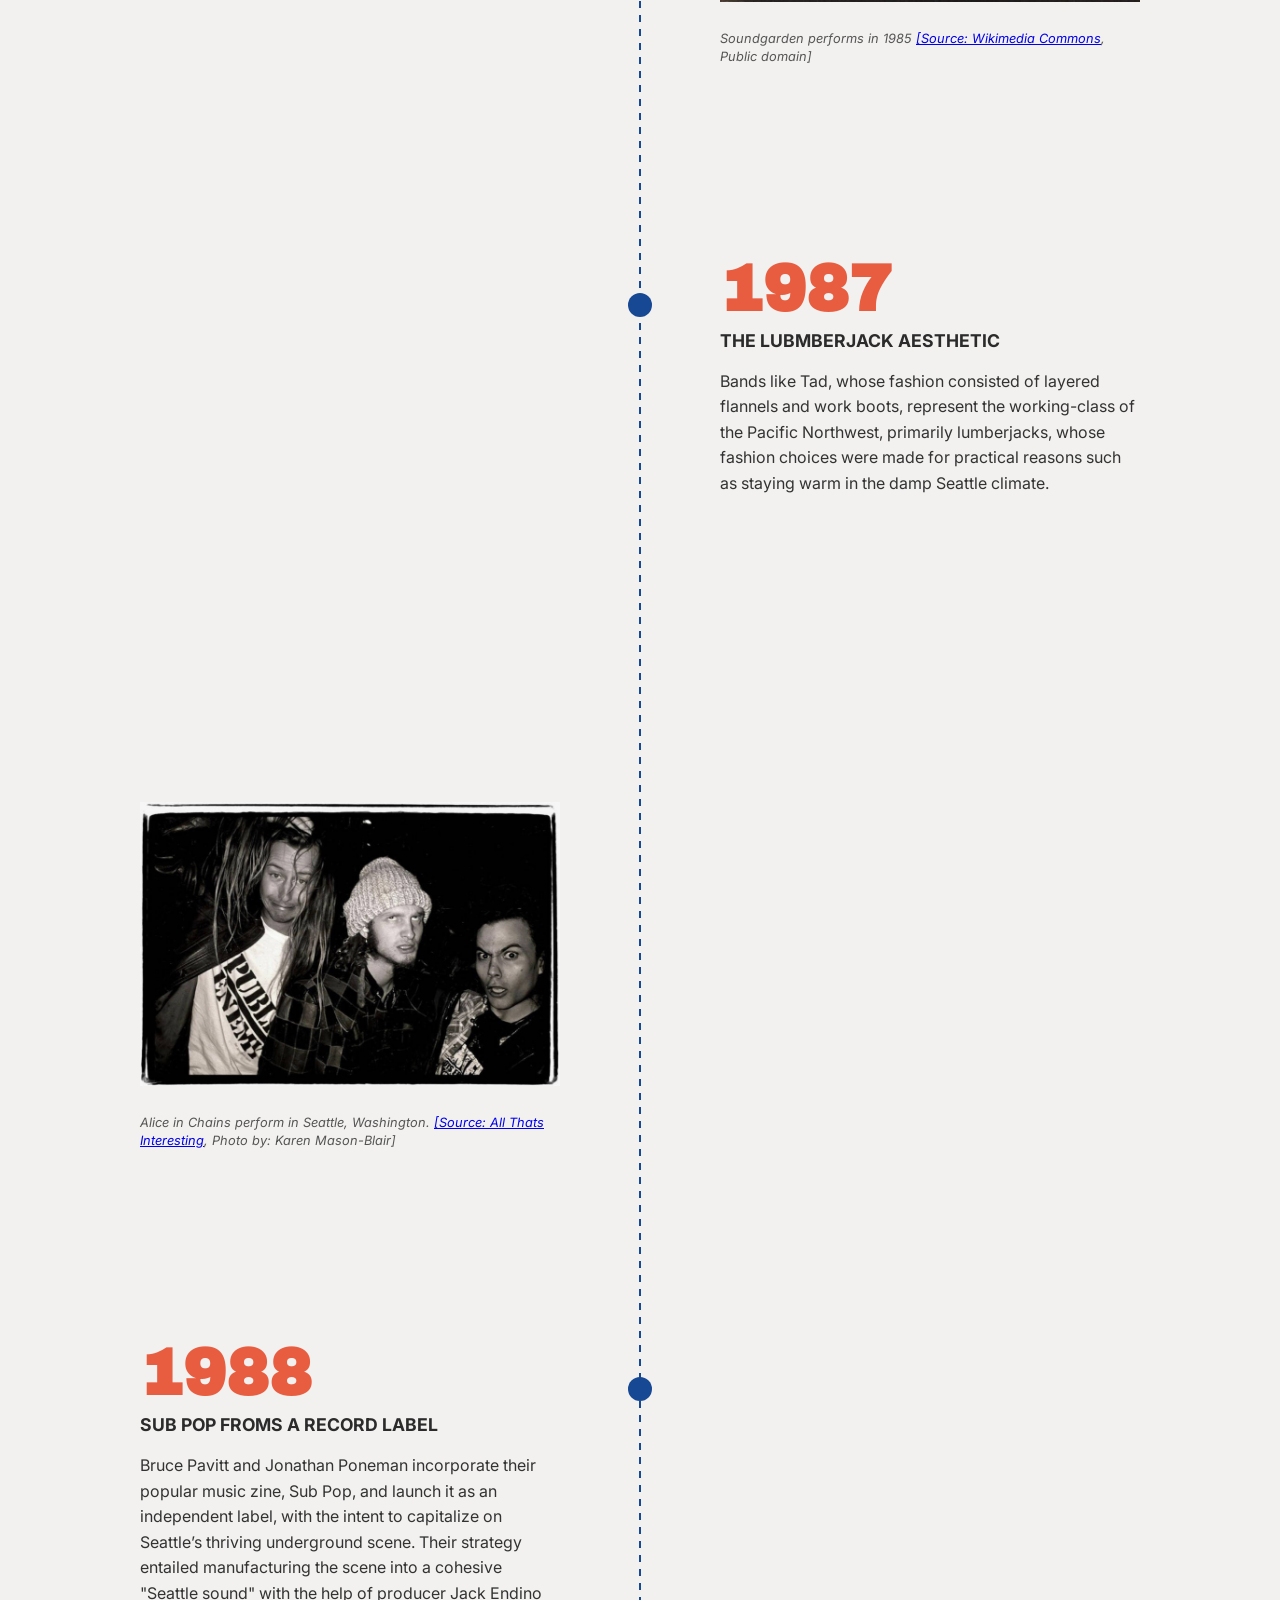
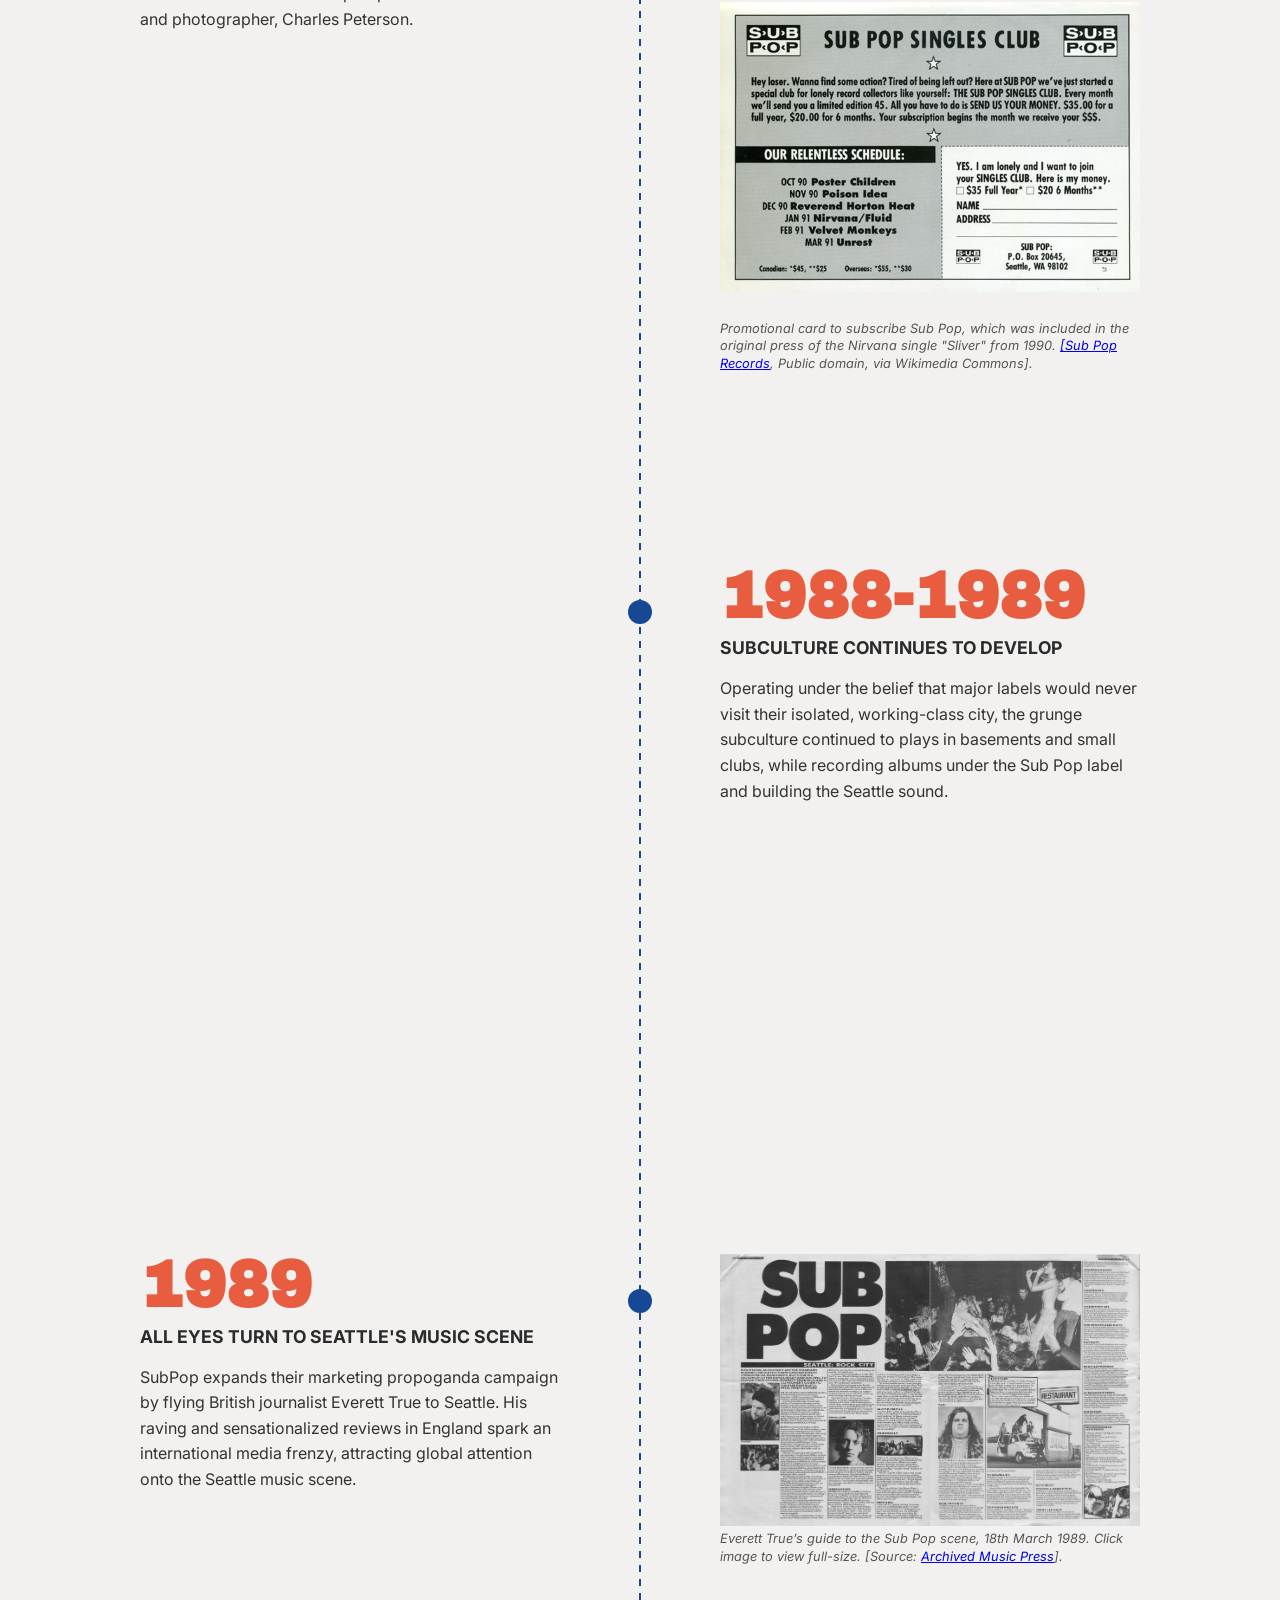
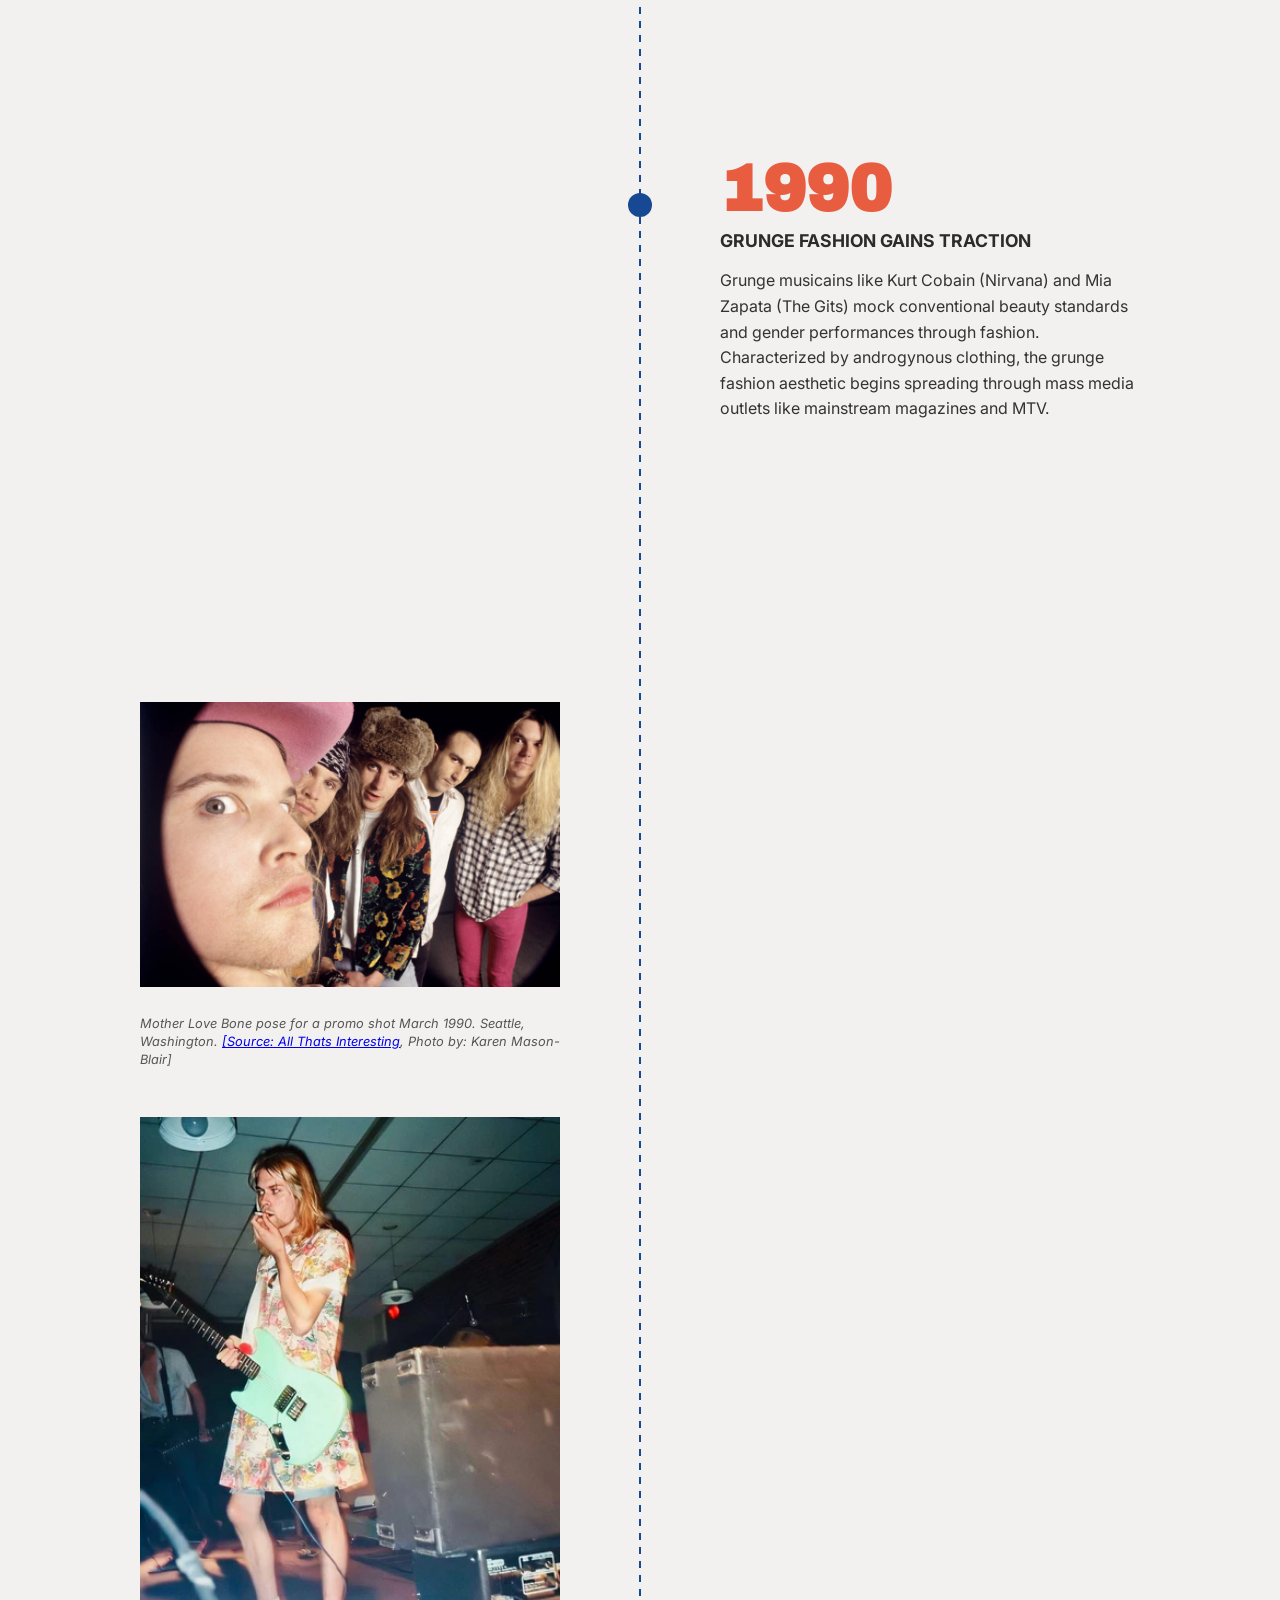
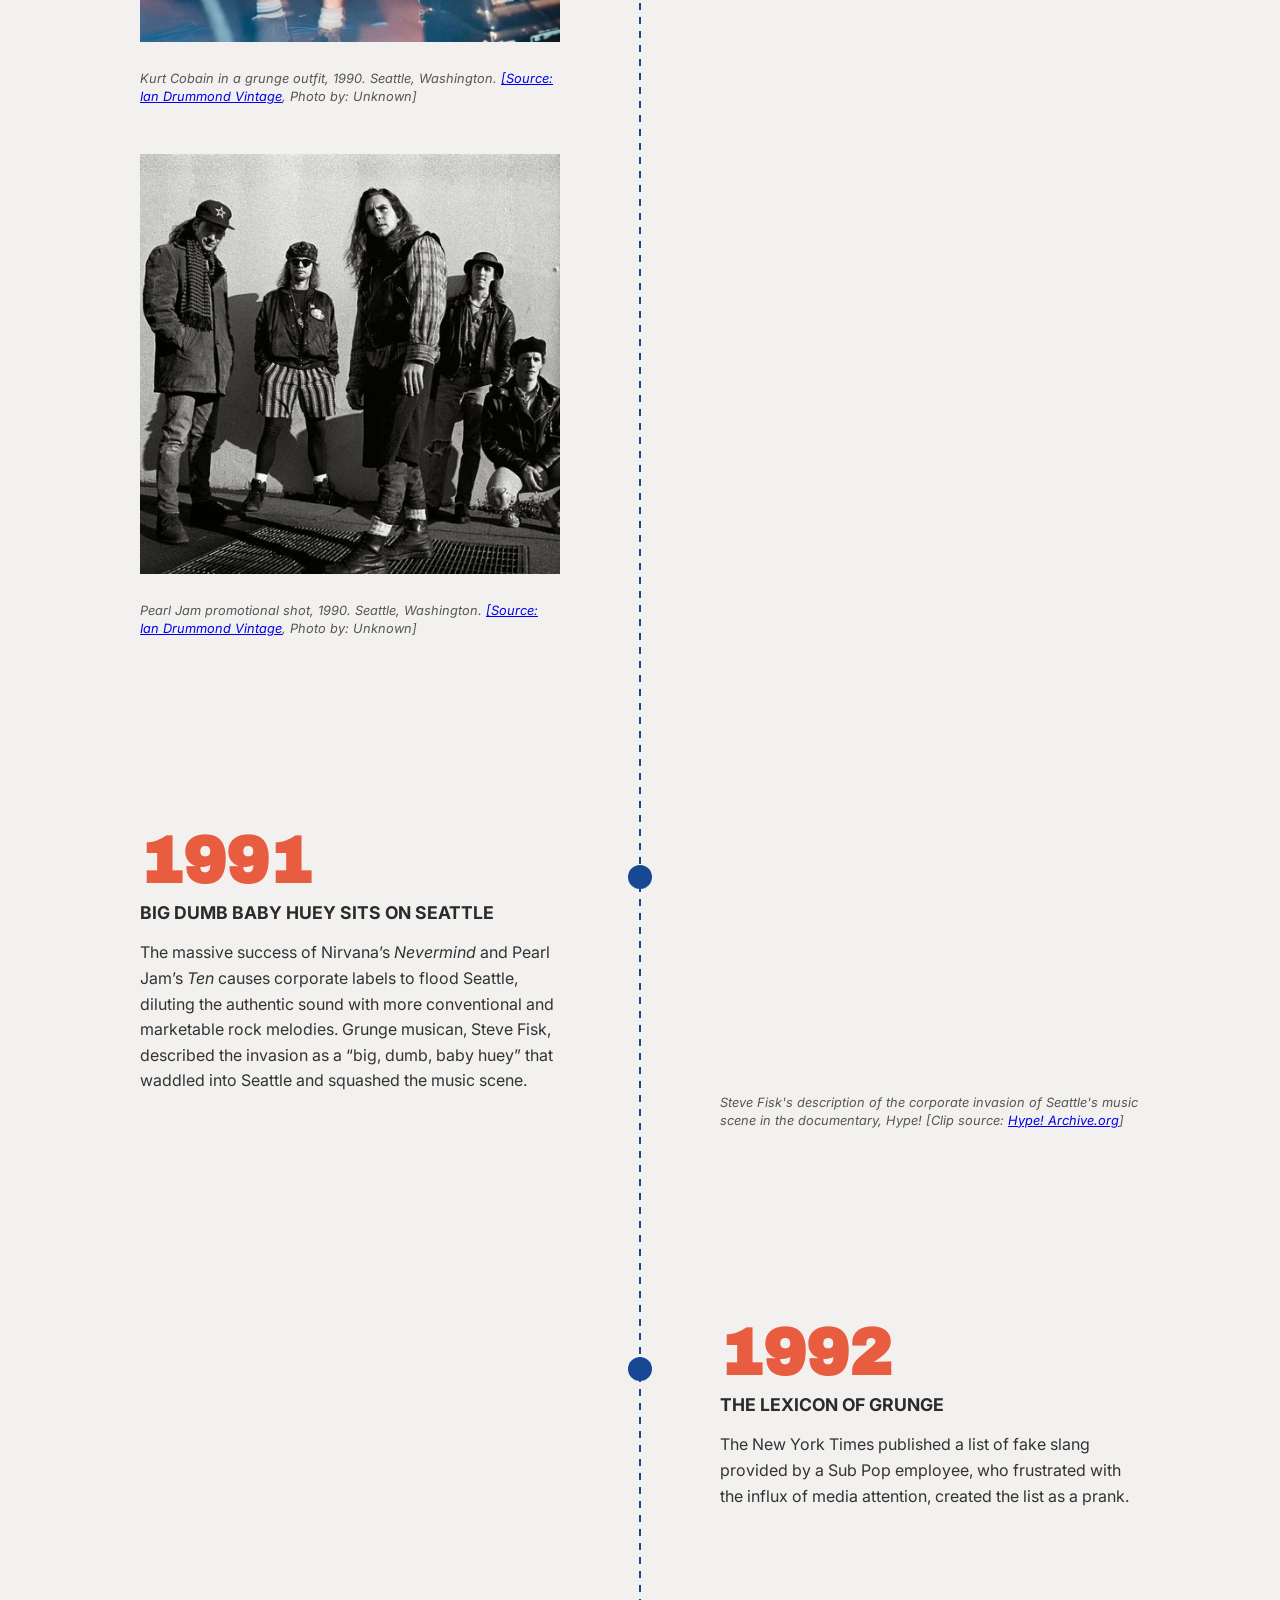
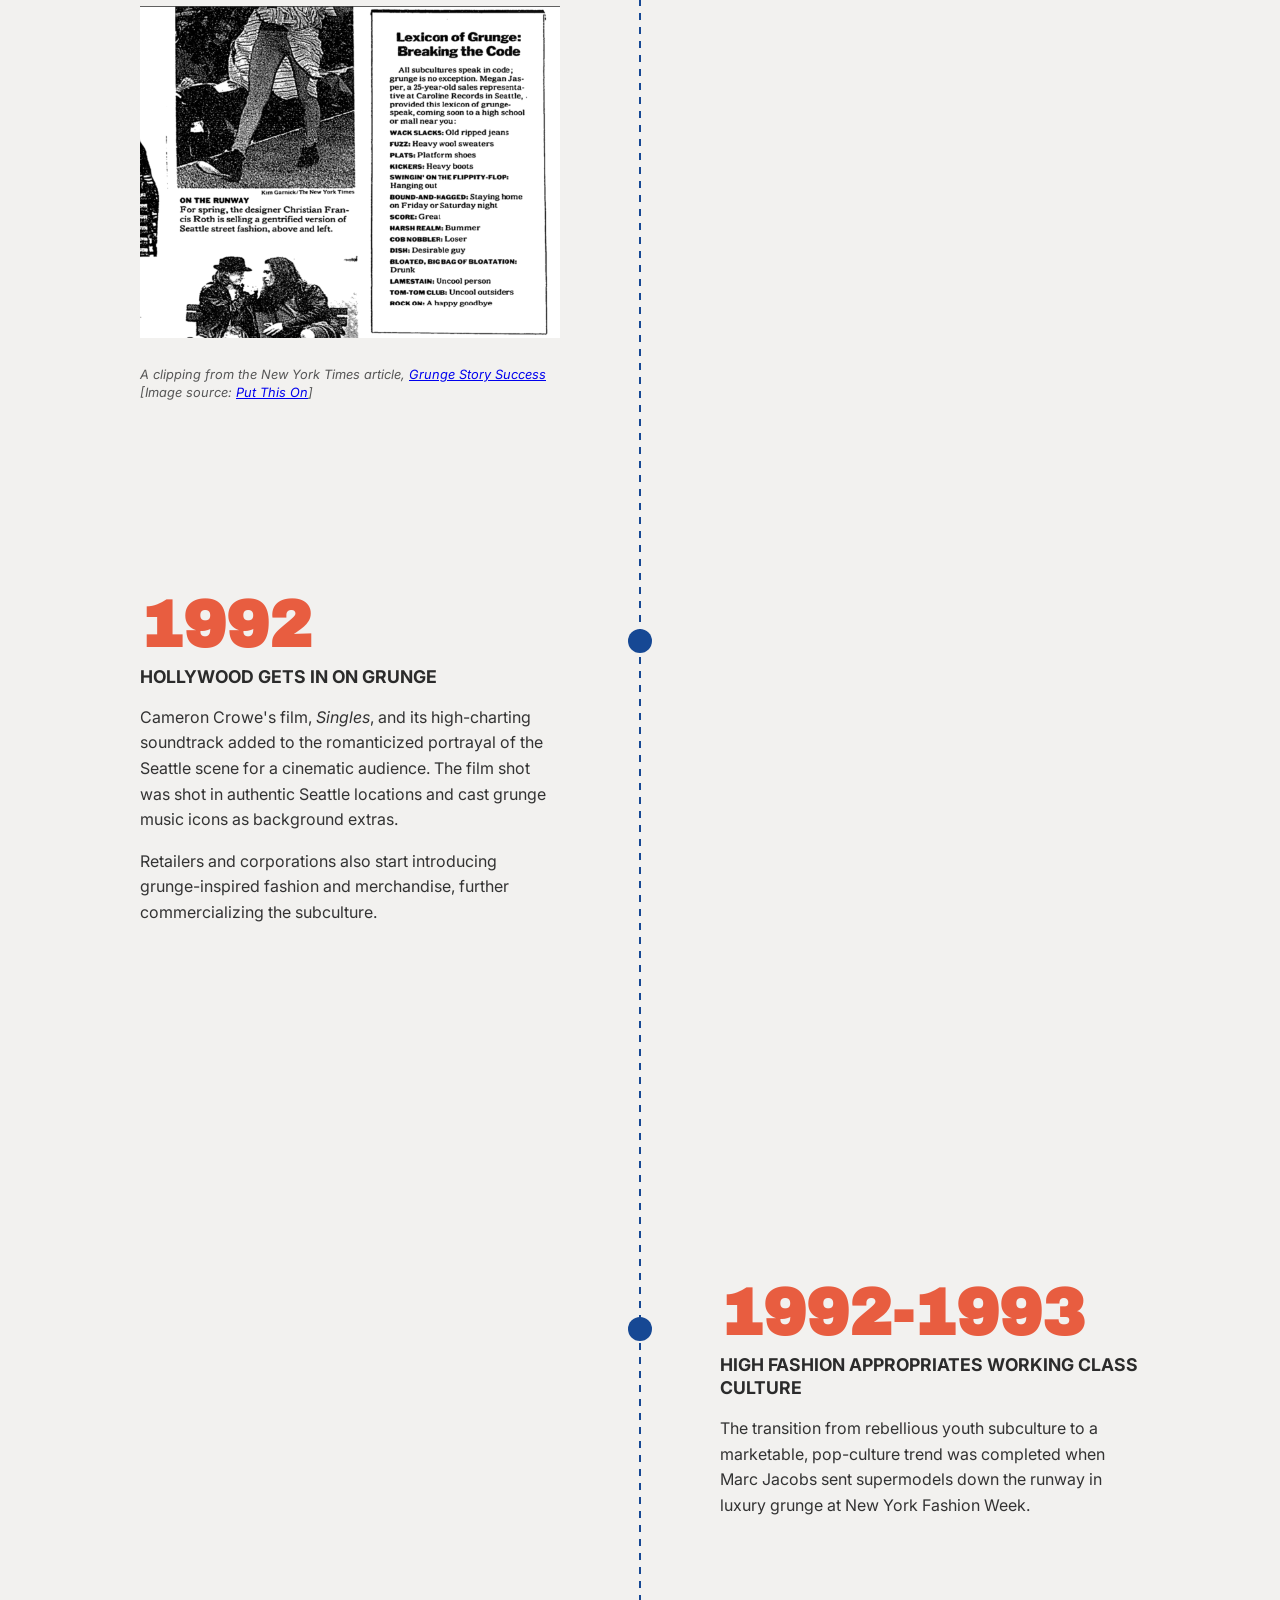
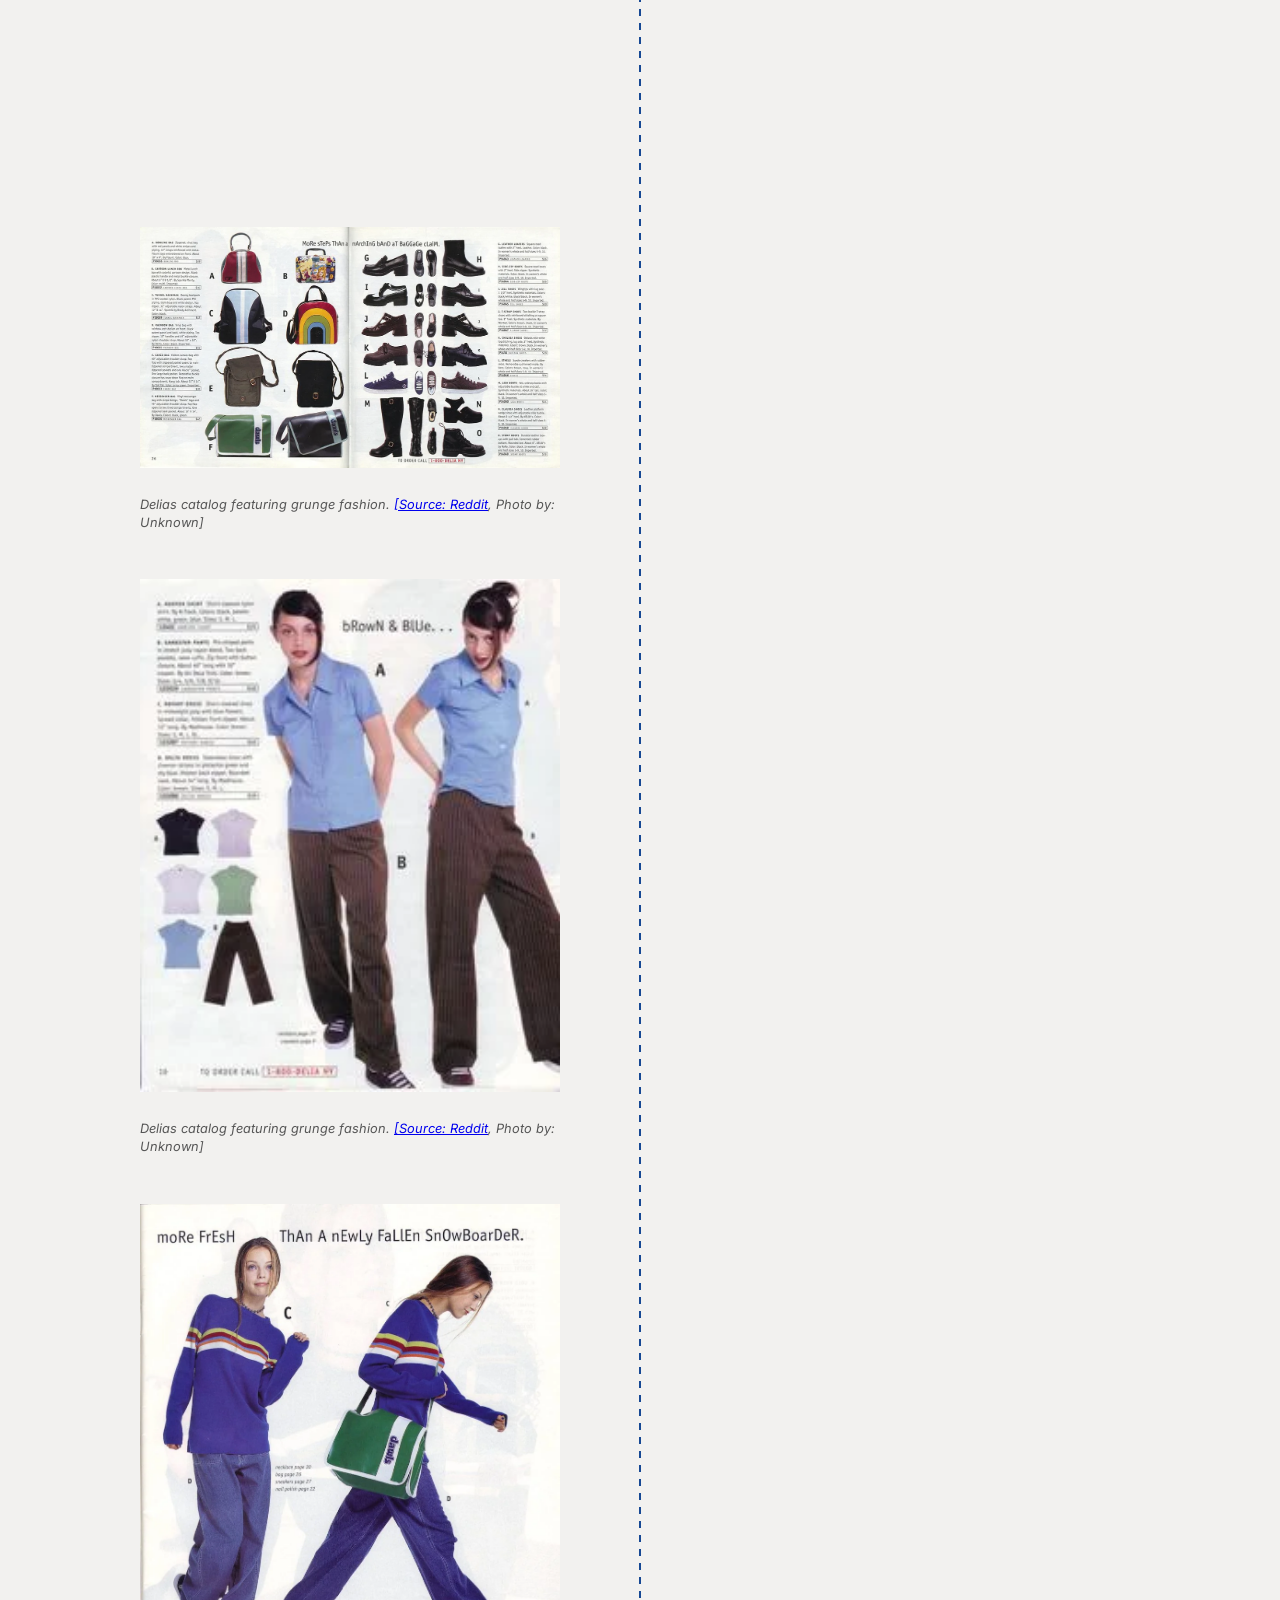
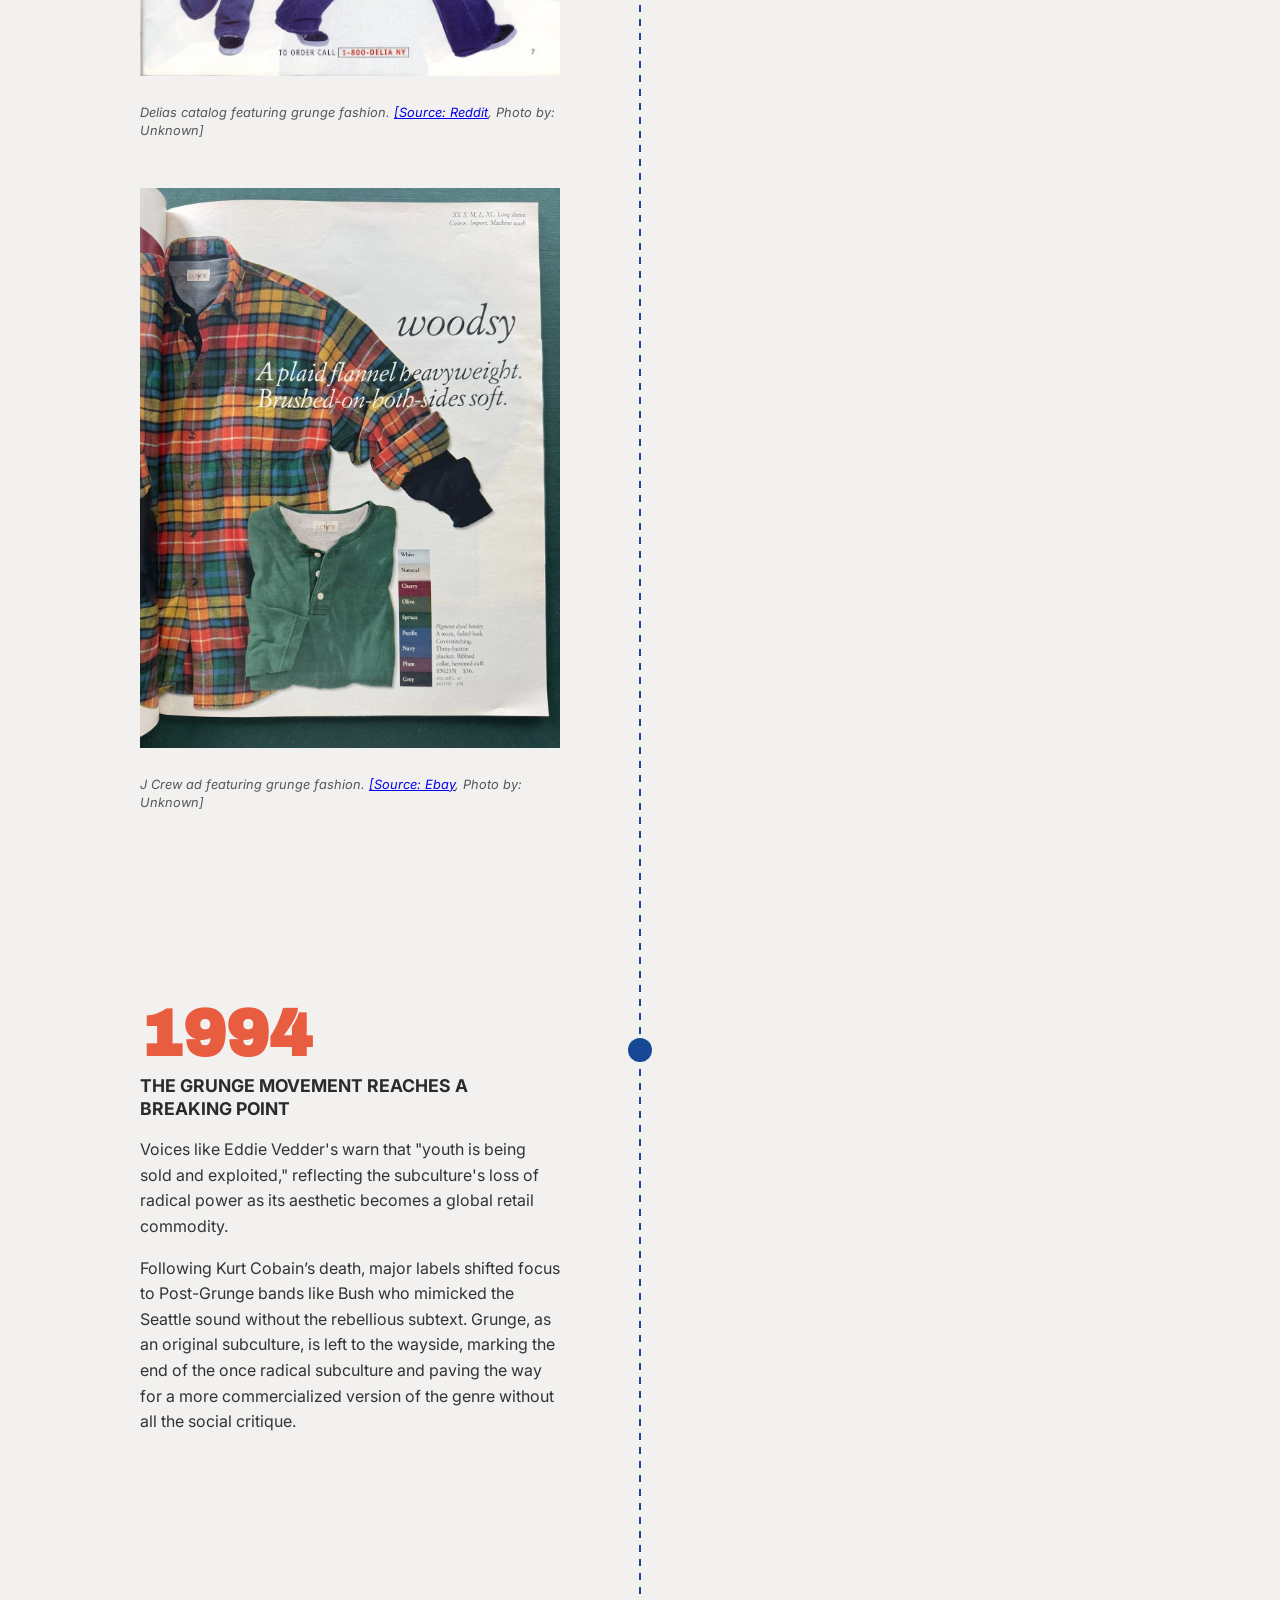
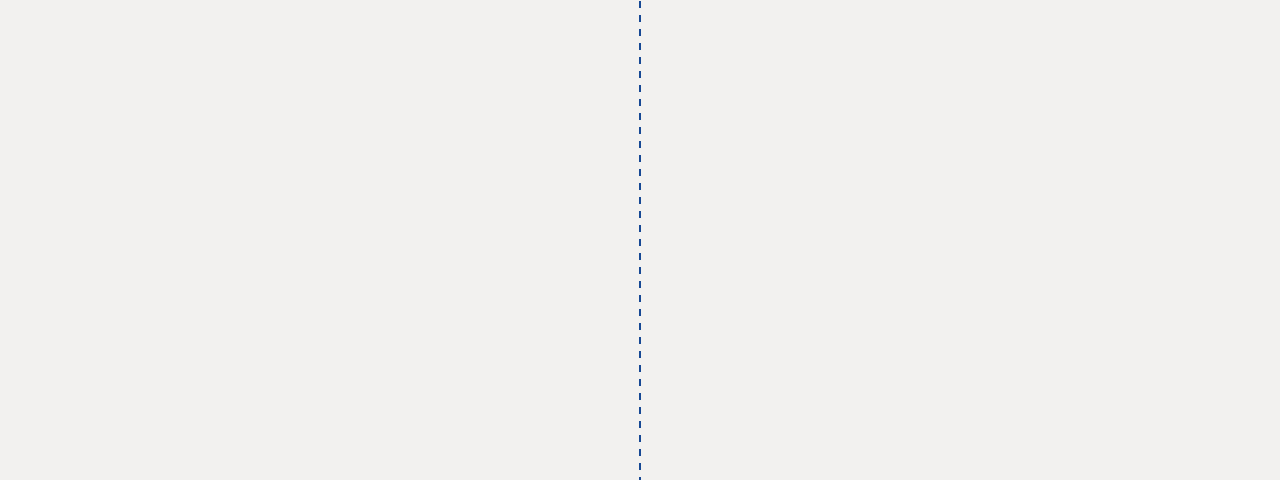
==== commit 78695f76: "final edits" ====
--- a/index.html
+++ b/index.html
@@ -325,15 +325,7 @@
         </iframe>
     </div>
         </section>
-        </main>
-        <section class="impressions-section">
-        <div class="impressions-container">
-            <h2>Impressions</h2>
-            <div class="two-column-text">
-                <p>The 1990s grunge movement originated in the Pacific Northwest as a grassroots, working-class diversion from the excessive materialism, hyper-sexualization, and Reaganomic policies of the 1980s. </p><p>Driven initially by the highly strategic marketing hype of Sub Pop, and later accelerated by major record executives and luxury fashion designers, the pop culture machine was quick to capitilize on the movement. Corporate America successfully stripped the movement of its original social critiques, repackaging its raw aesthetic into an empty, highly profitable pop-culture trend.</p> <p>To illustrate this history of corporate co-optation, I developed the timeline above to track the movement's rise and fall. Ultimately, the project demonstrates the tragic disconnect between the subversive message originally encoded by Seattle's youth and the superficial trend decoded by the mainstream market.</p>
-            </div>
-        </div>
-    </section>
+        </main> 
         
 
 </body>
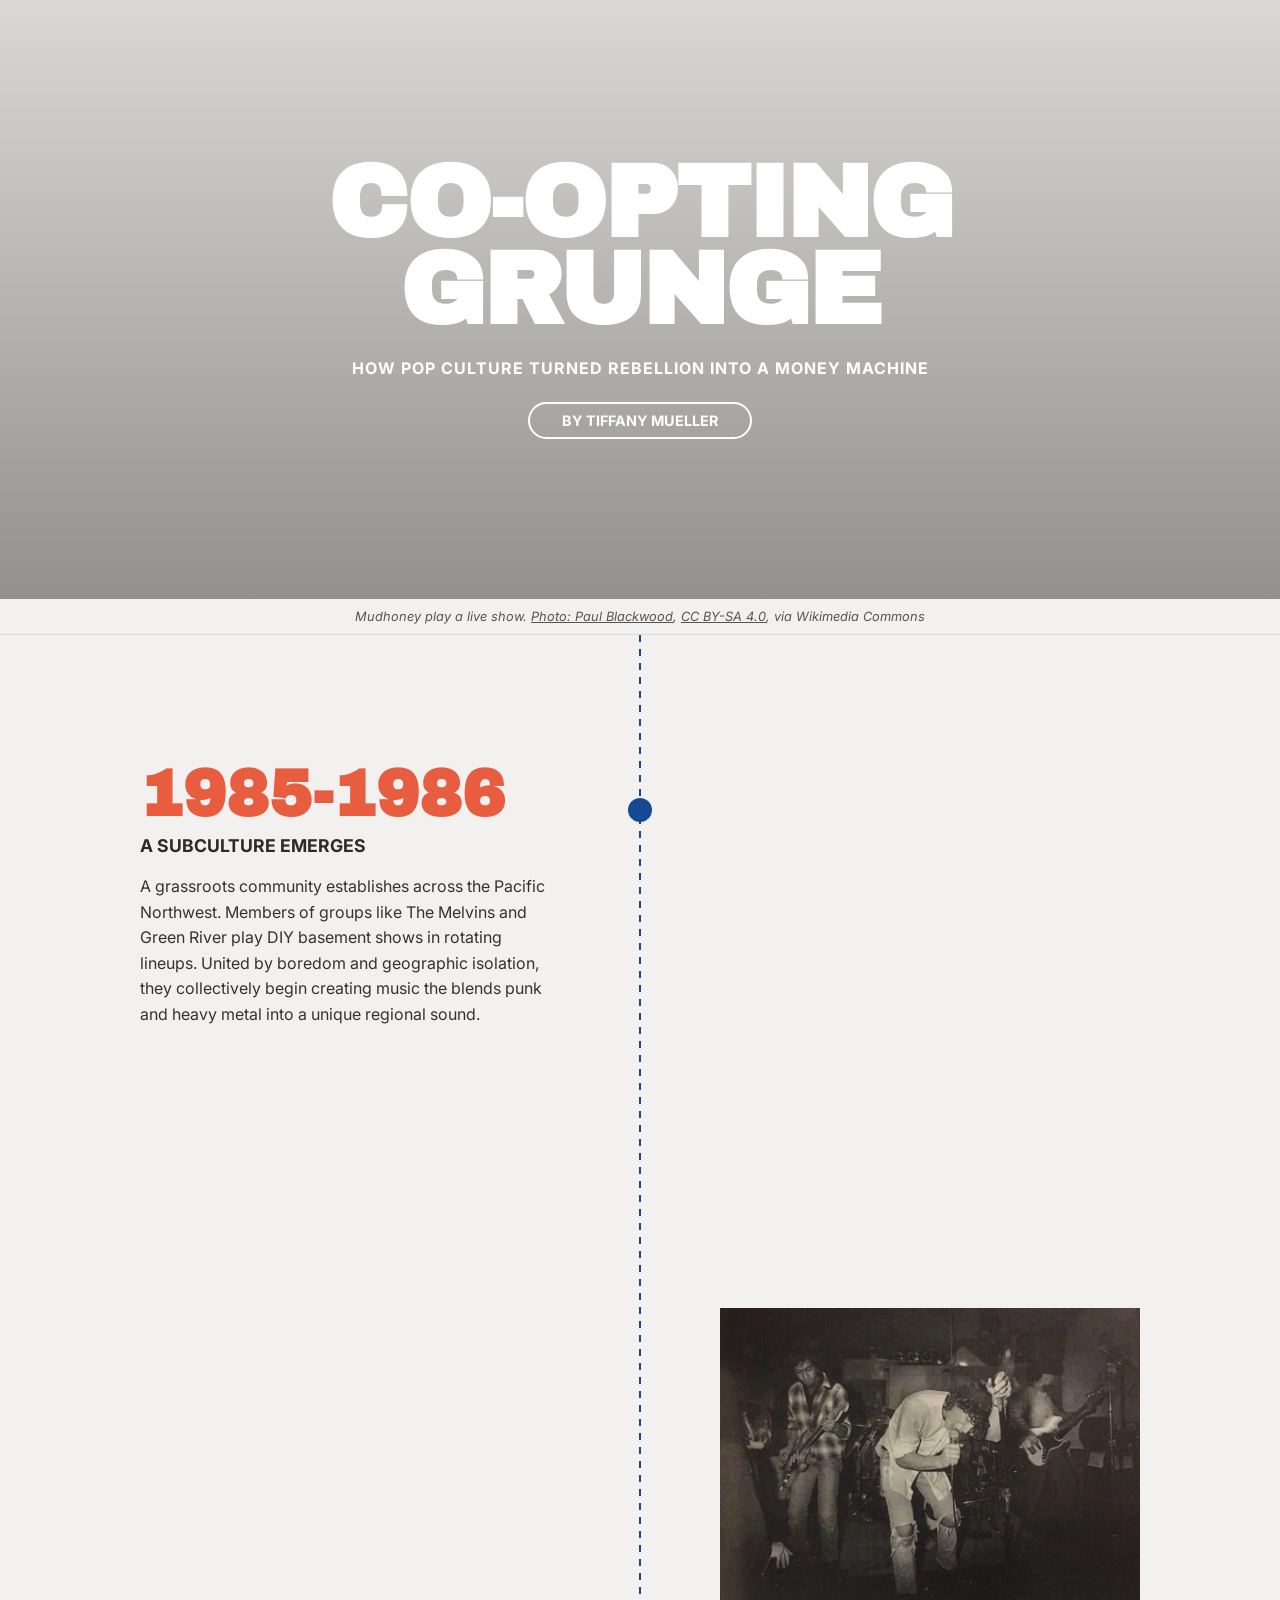
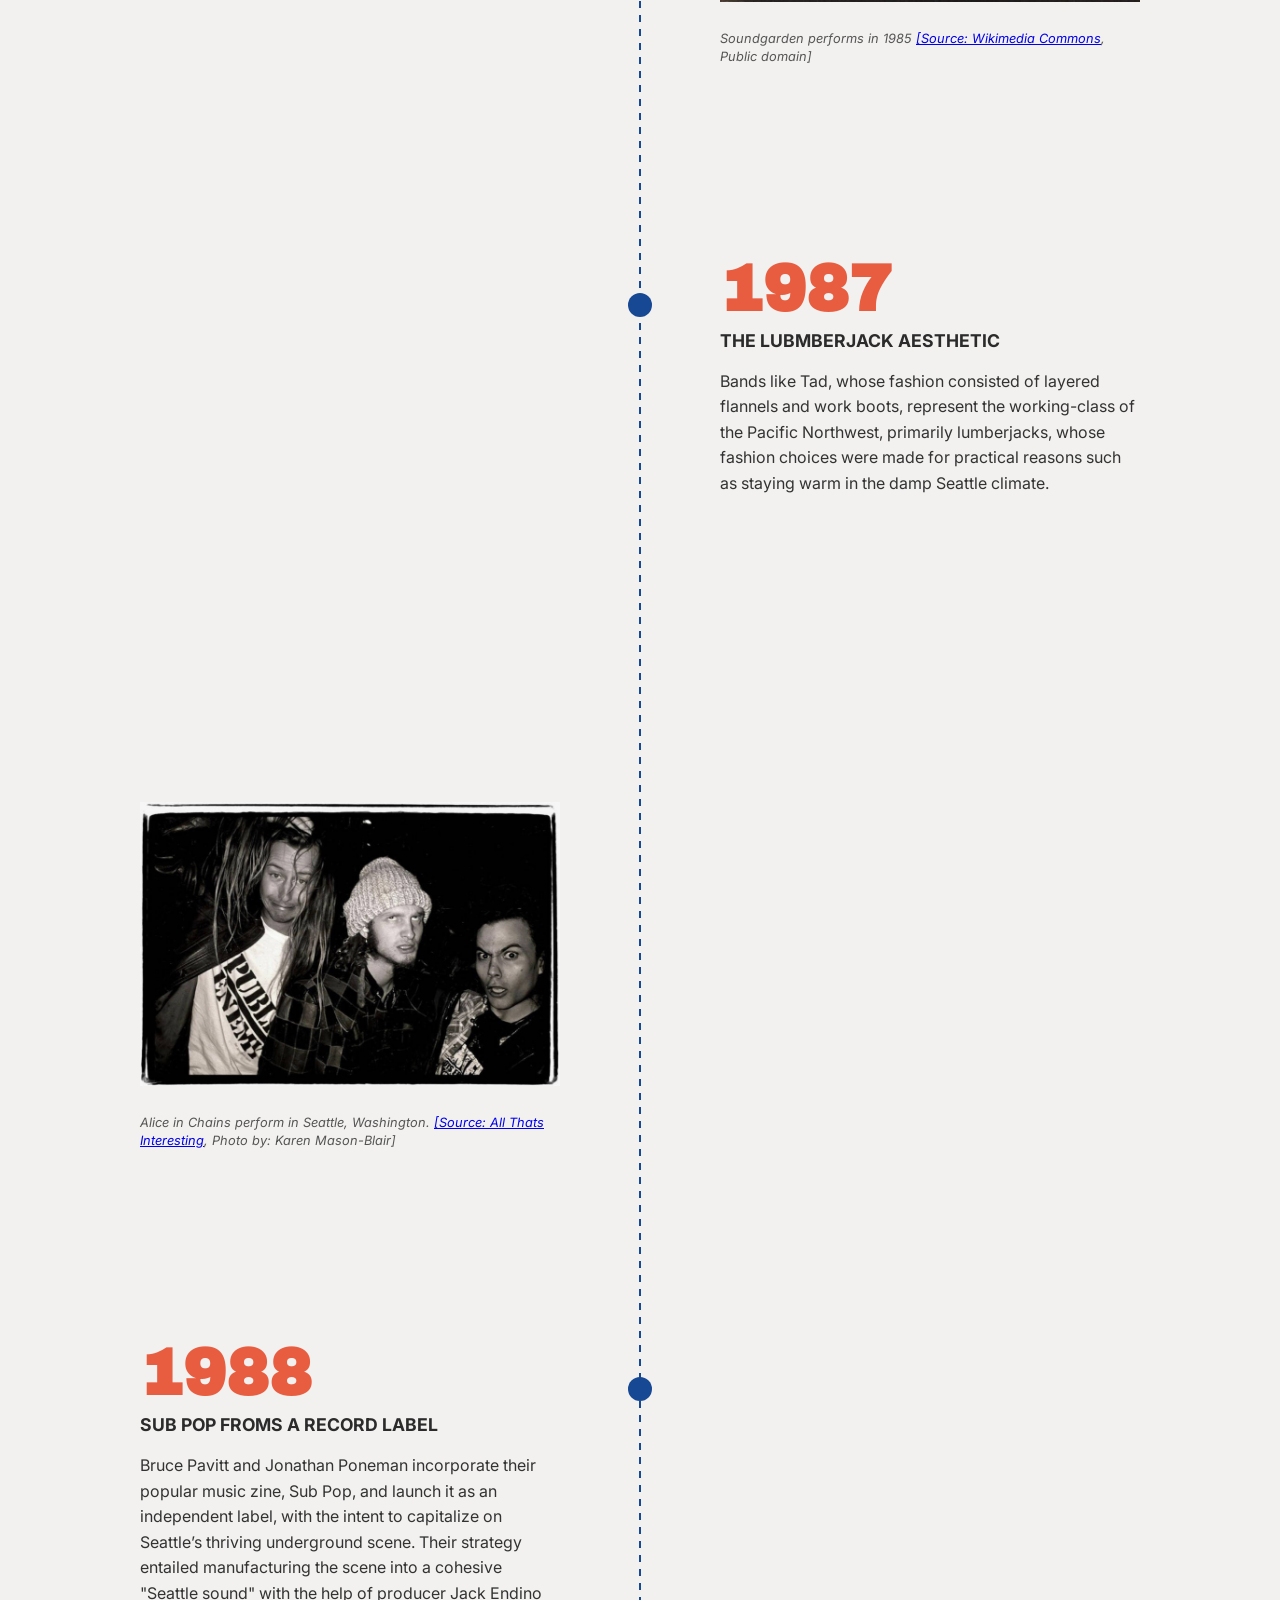
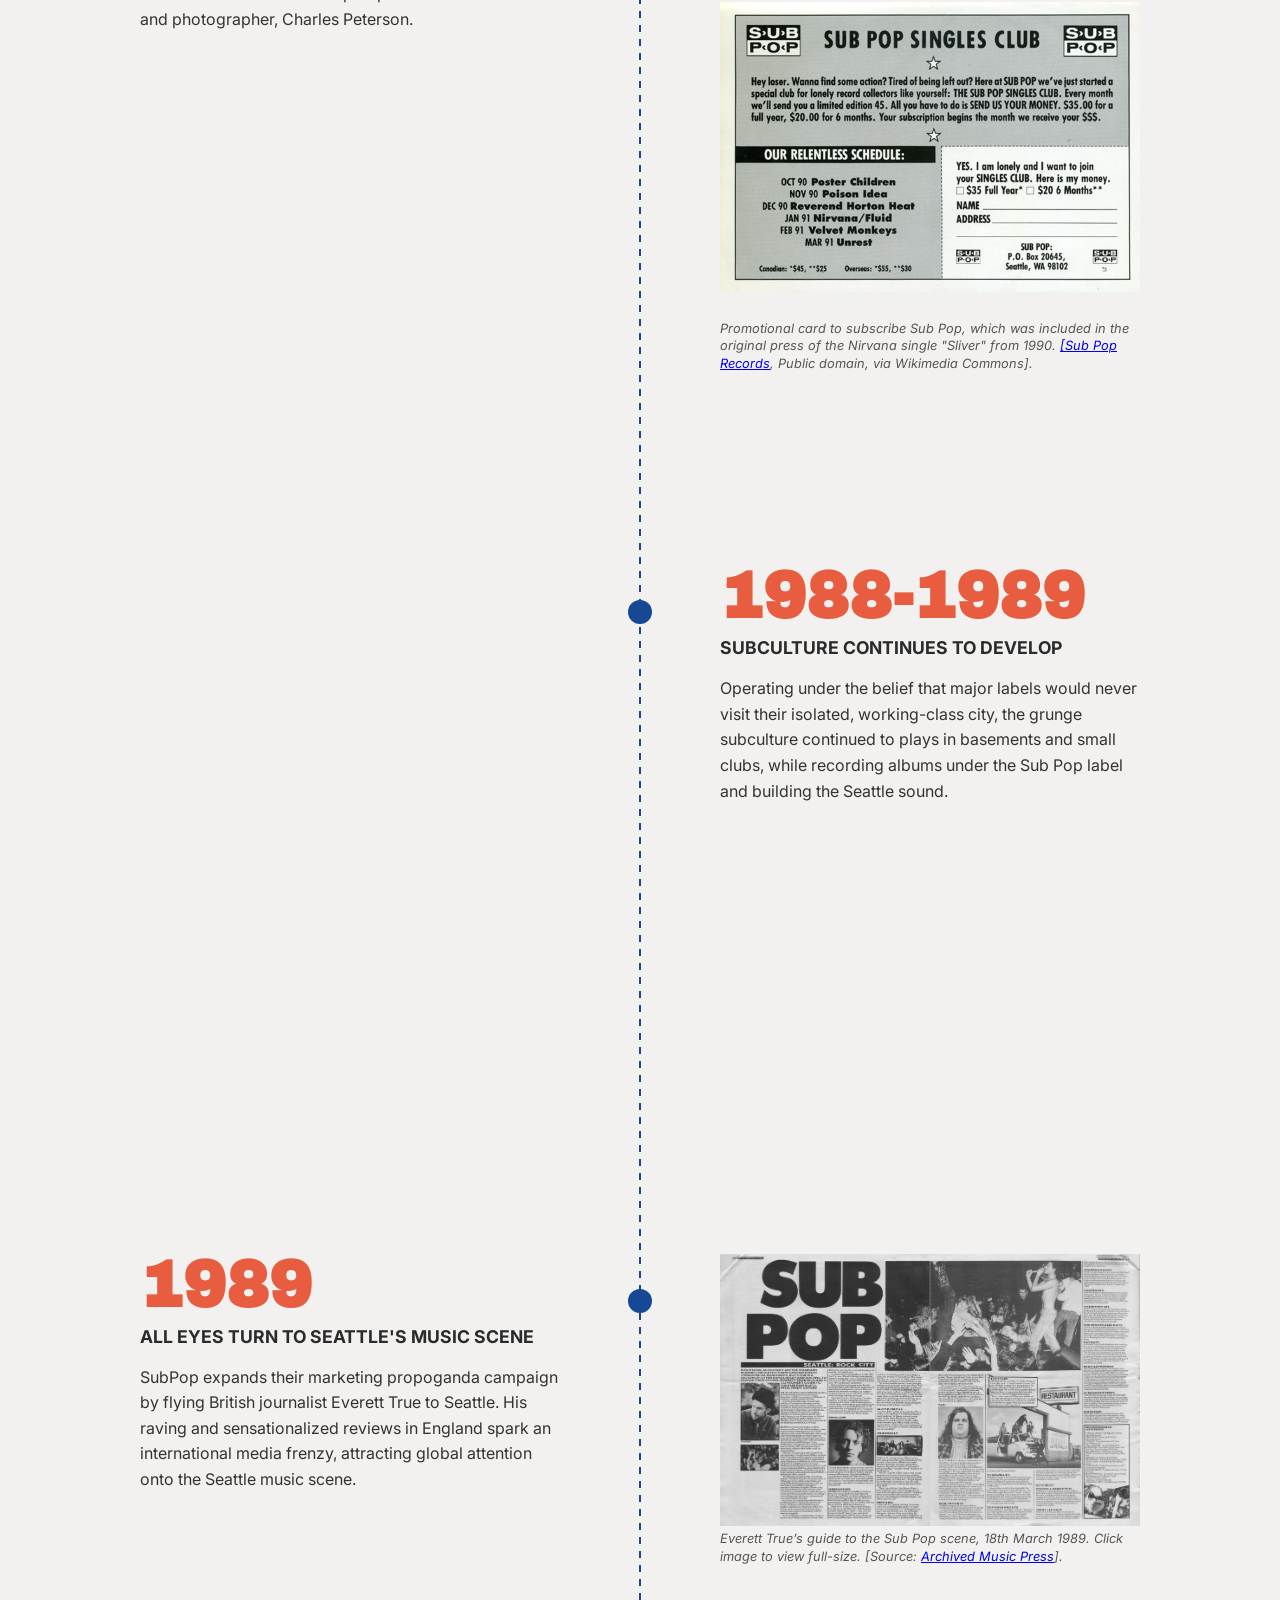
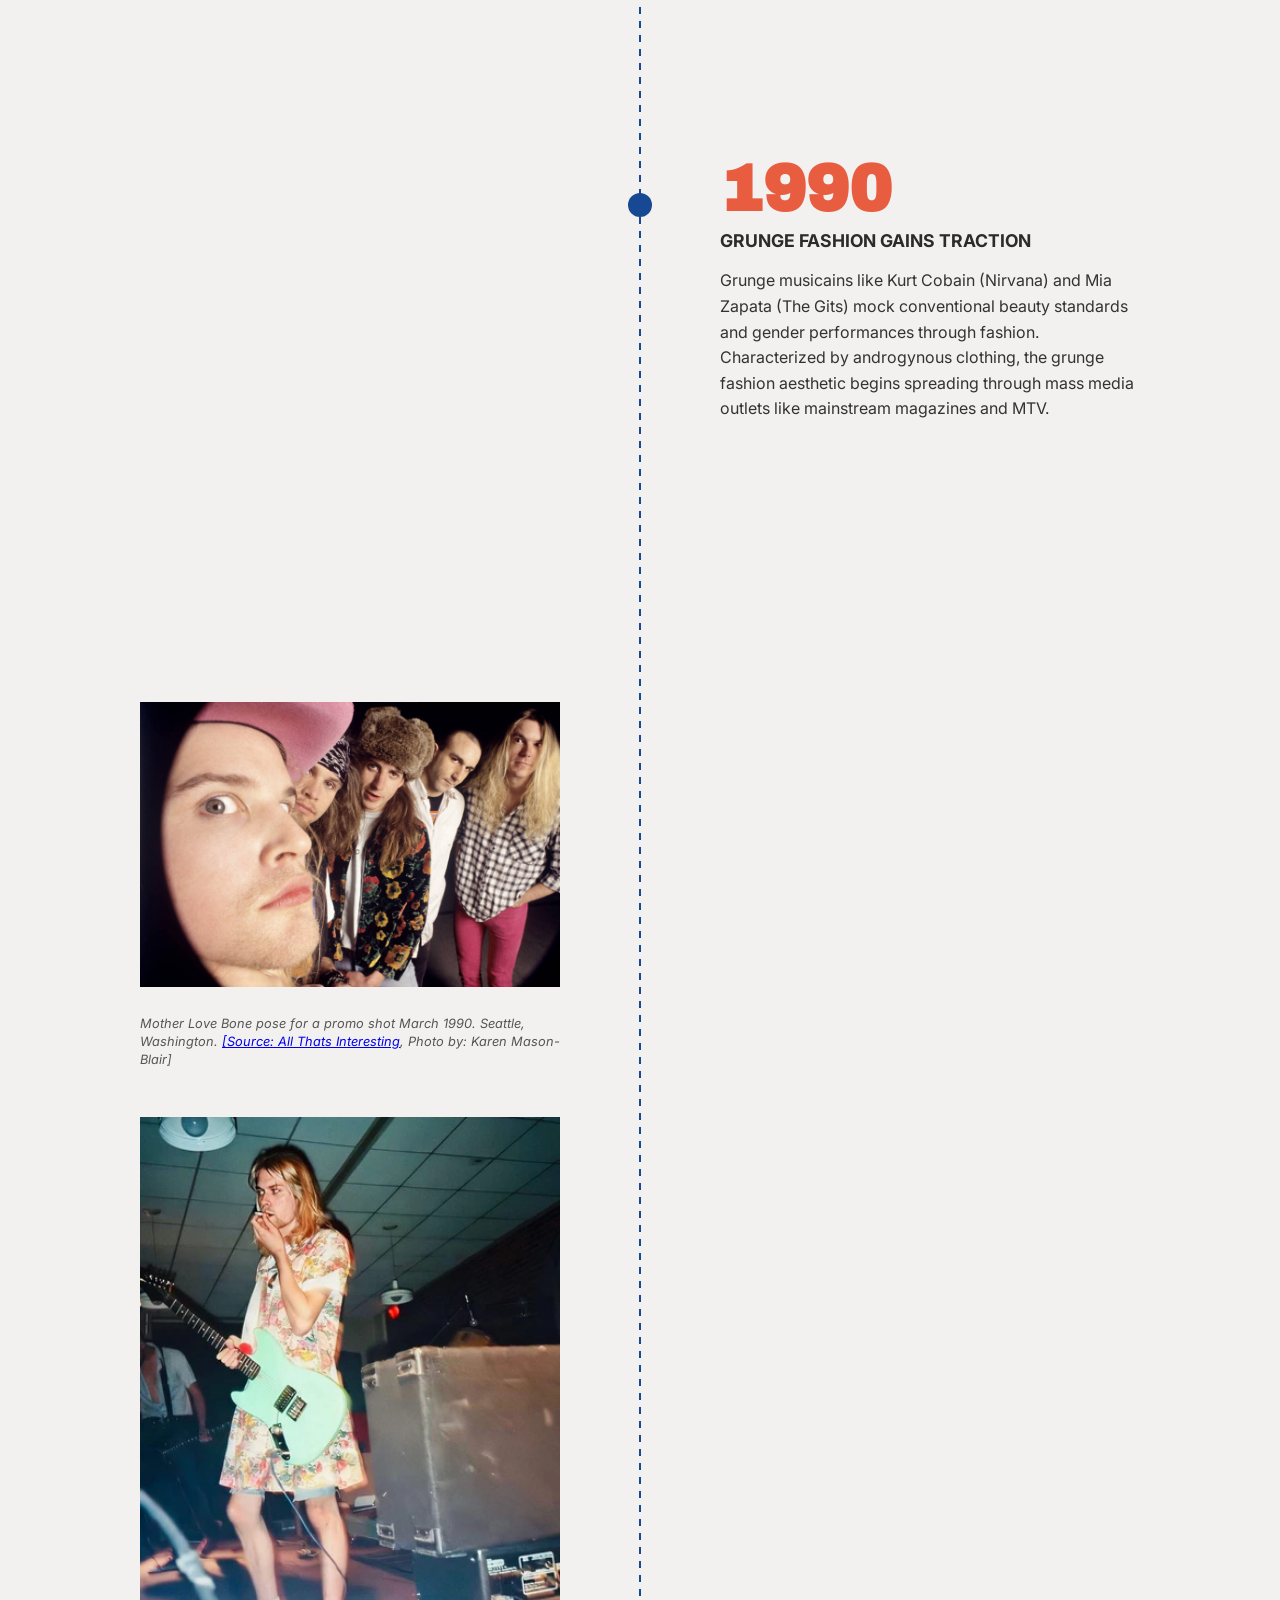
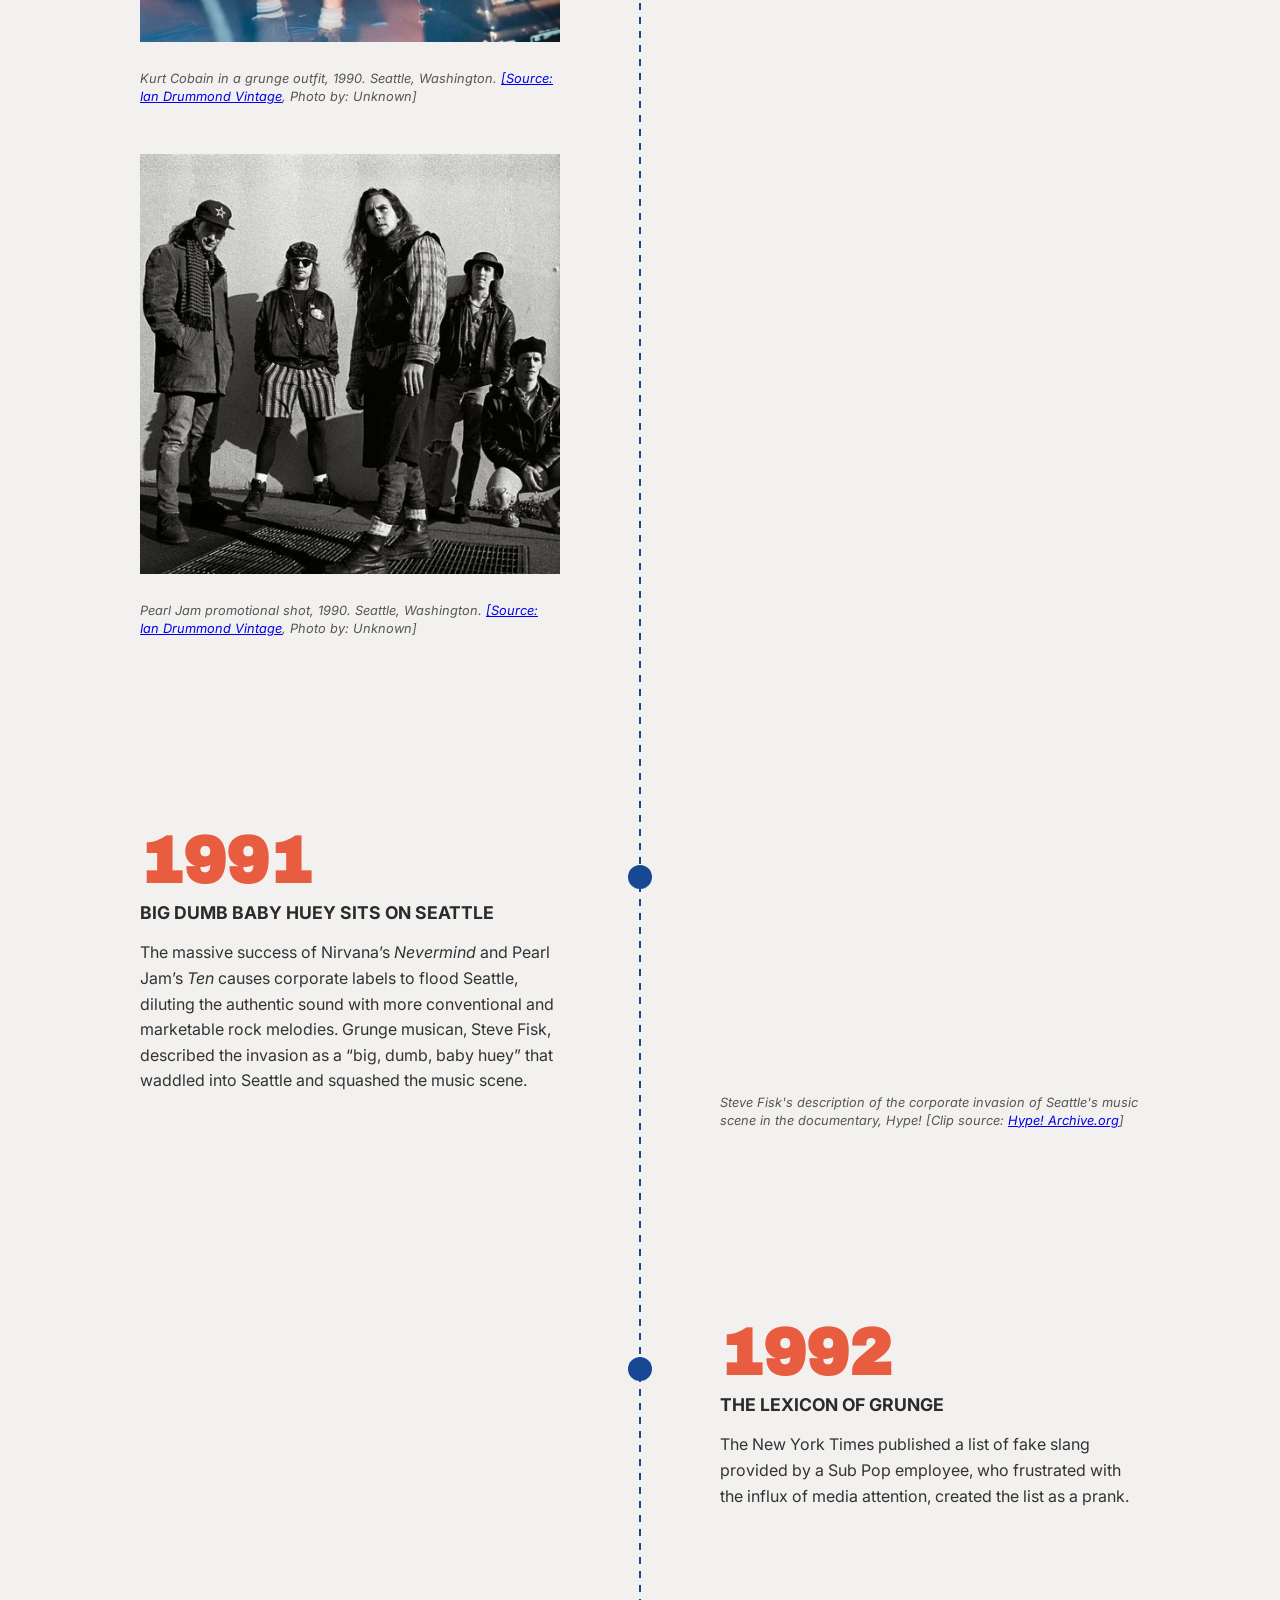
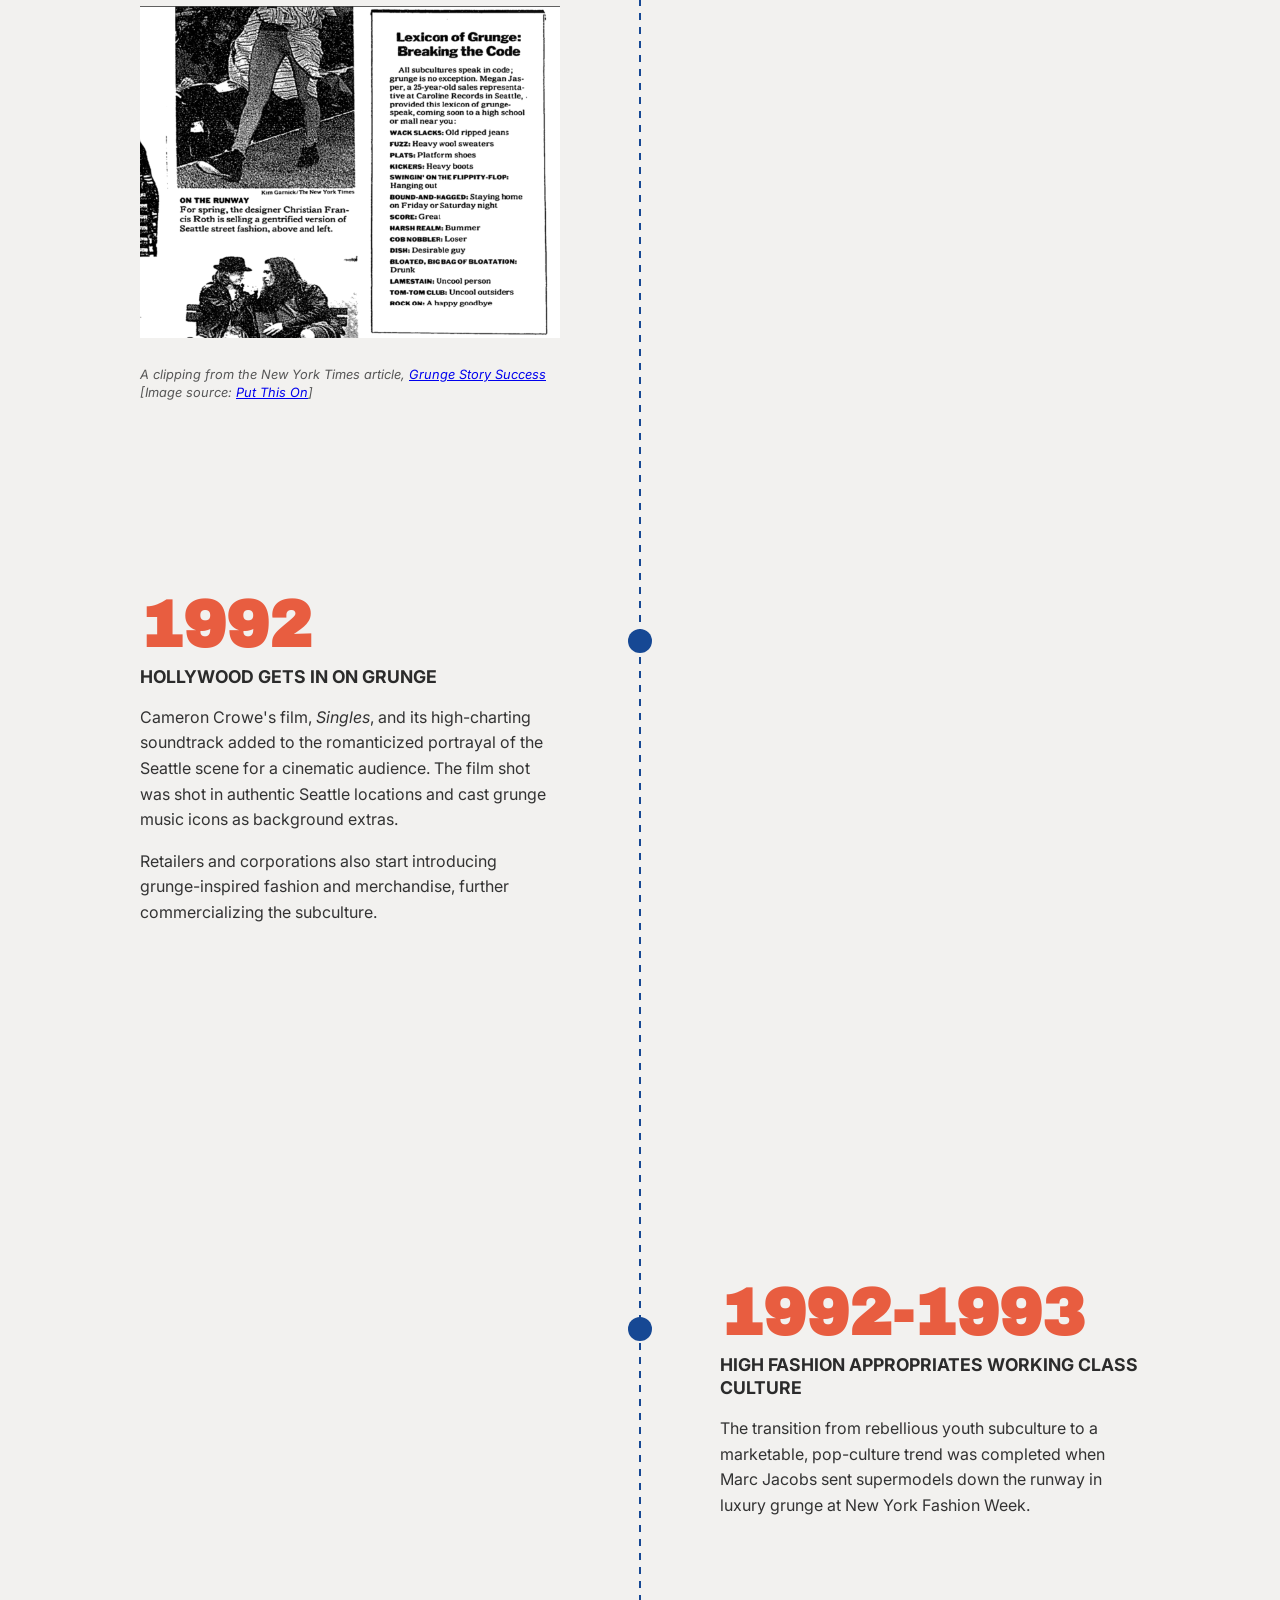
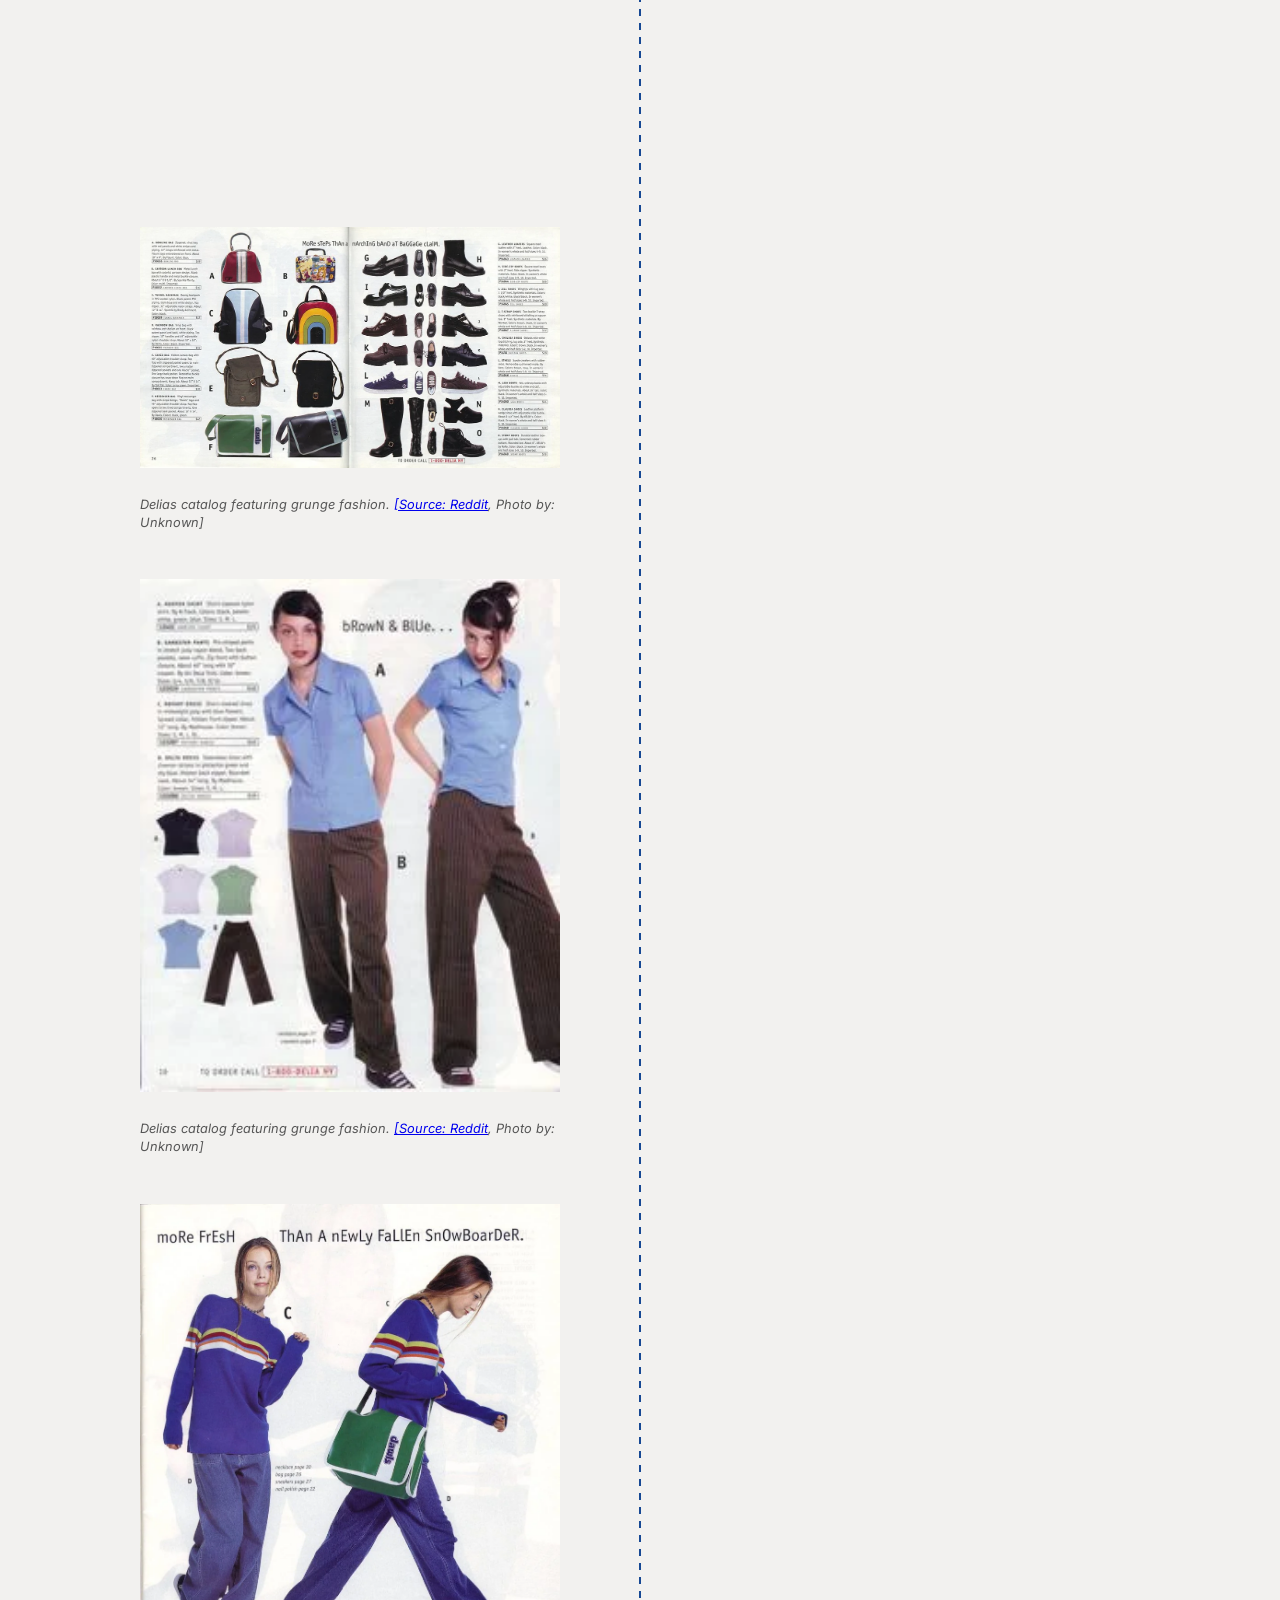
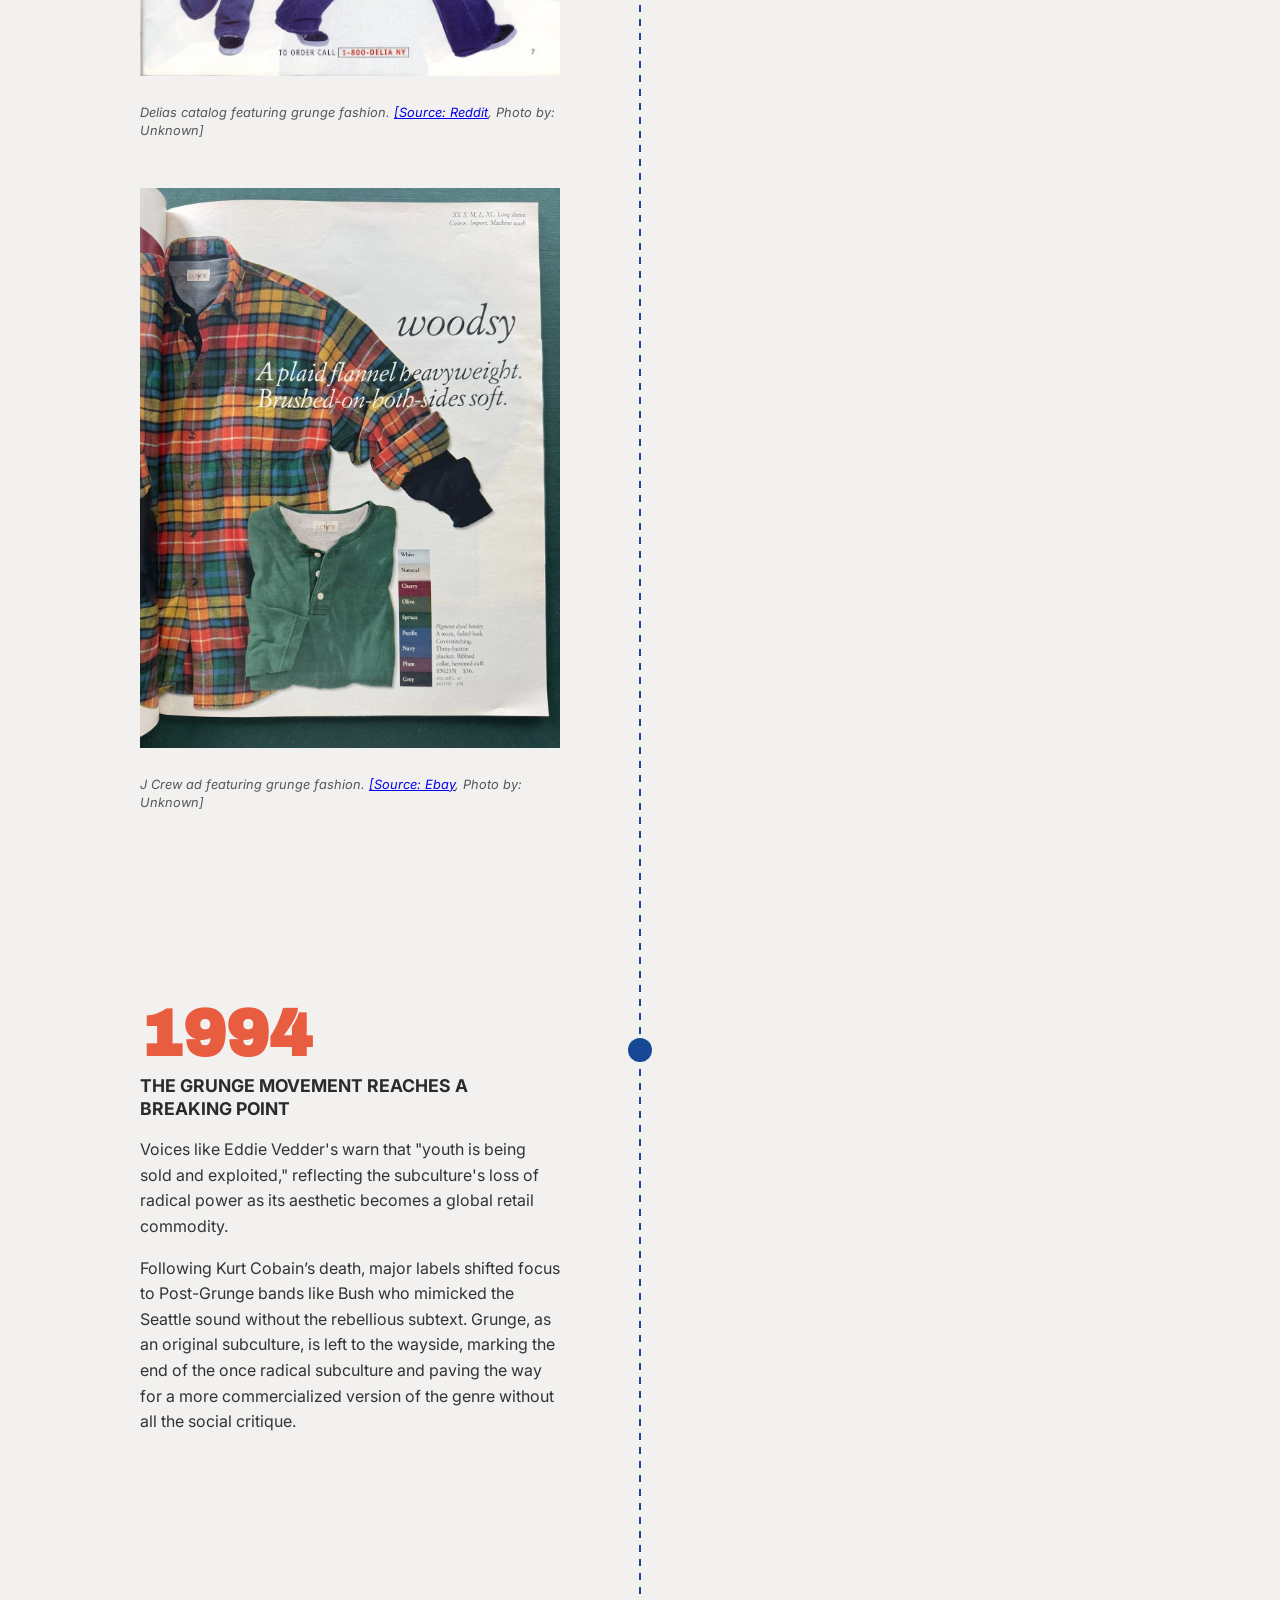
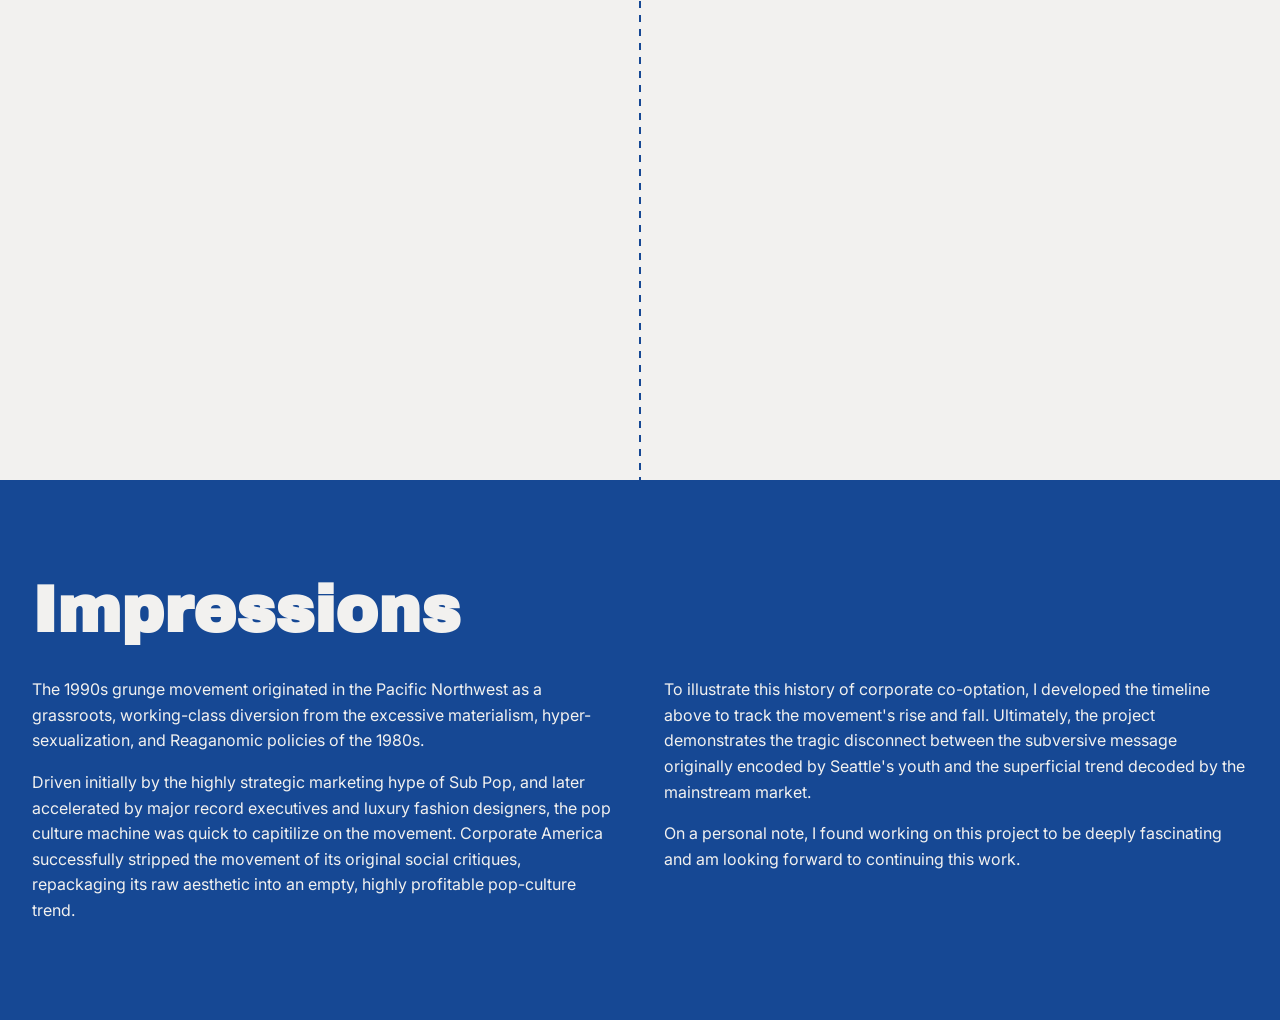
==== commit 38d3a11b: "adding impressions" ====
--- a/index.html
+++ b/index.html
@@ -326,7 +326,14 @@
     </div>
         </section>
         </main> 
-        
+             <section class="impressions-section">
+        <div class="impressions-container">
+            <h2>Impressions</h2>
+            <div class="two-column-text">
+                <p>The 1990s grunge movement originated in the Pacific Northwest as a grassroots, working-class diversion from the excessive materialism, hyper-sexualization, and Reaganomic policies of the 1980s. </p><p>Driven initially by the highly strategic marketing hype of Sub Pop, and later accelerated by major record executives and luxury fashion designers, the pop culture machine was quick to capitilize on the movement. Corporate America successfully stripped the movement of its original social critiques, repackaging its raw aesthetic into an empty, highly profitable pop-culture trend.</p> <p>To illustrate this history of corporate co-optation, I developed the timeline above to track the movement's rise and fall. Ultimately, the project demonstrates the tragic disconnect between the subversive message originally encoded by Seattle's youth and the superficial trend decoded by the mainstream market.</p><p>On a personal note, I found working on this project to be deeply fascinating and am looking forward to continuing this work.</p>
+            </div>
+        </div>
+    </section>
 
 </body>
 </html>
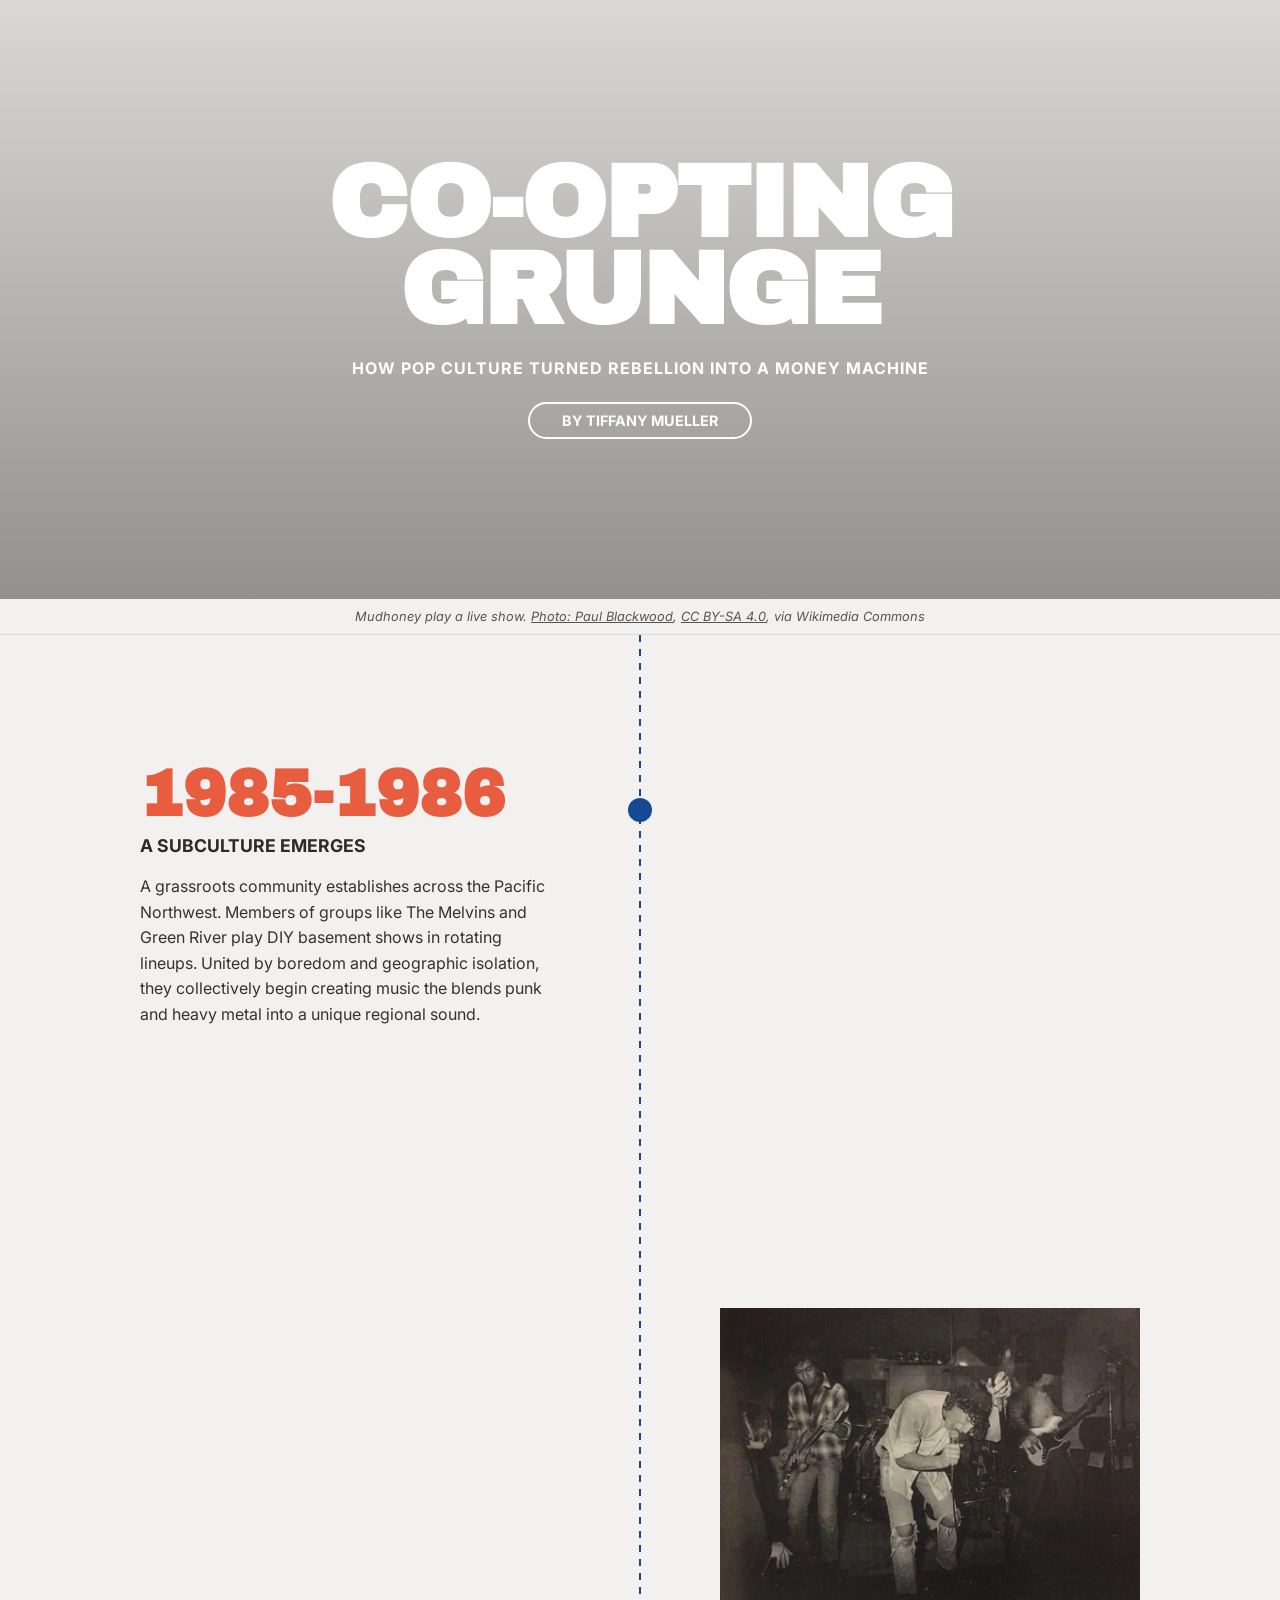
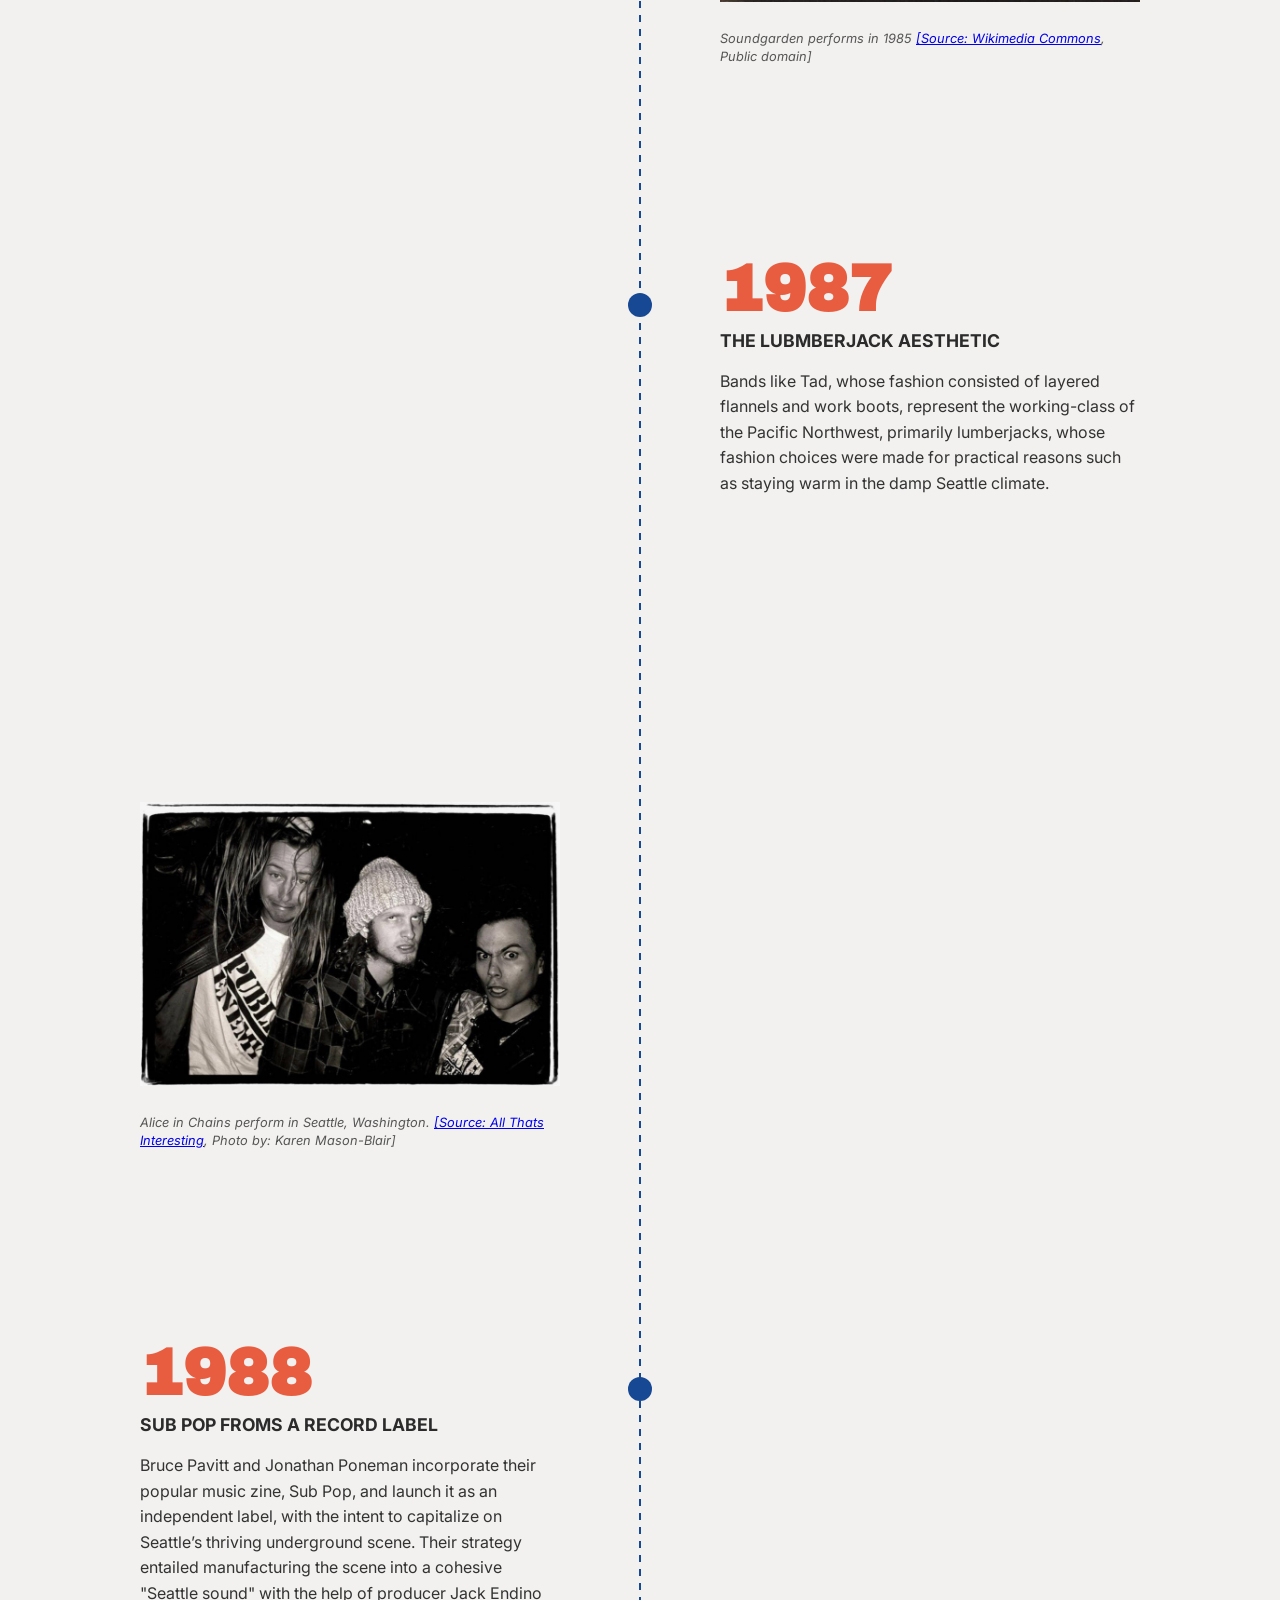
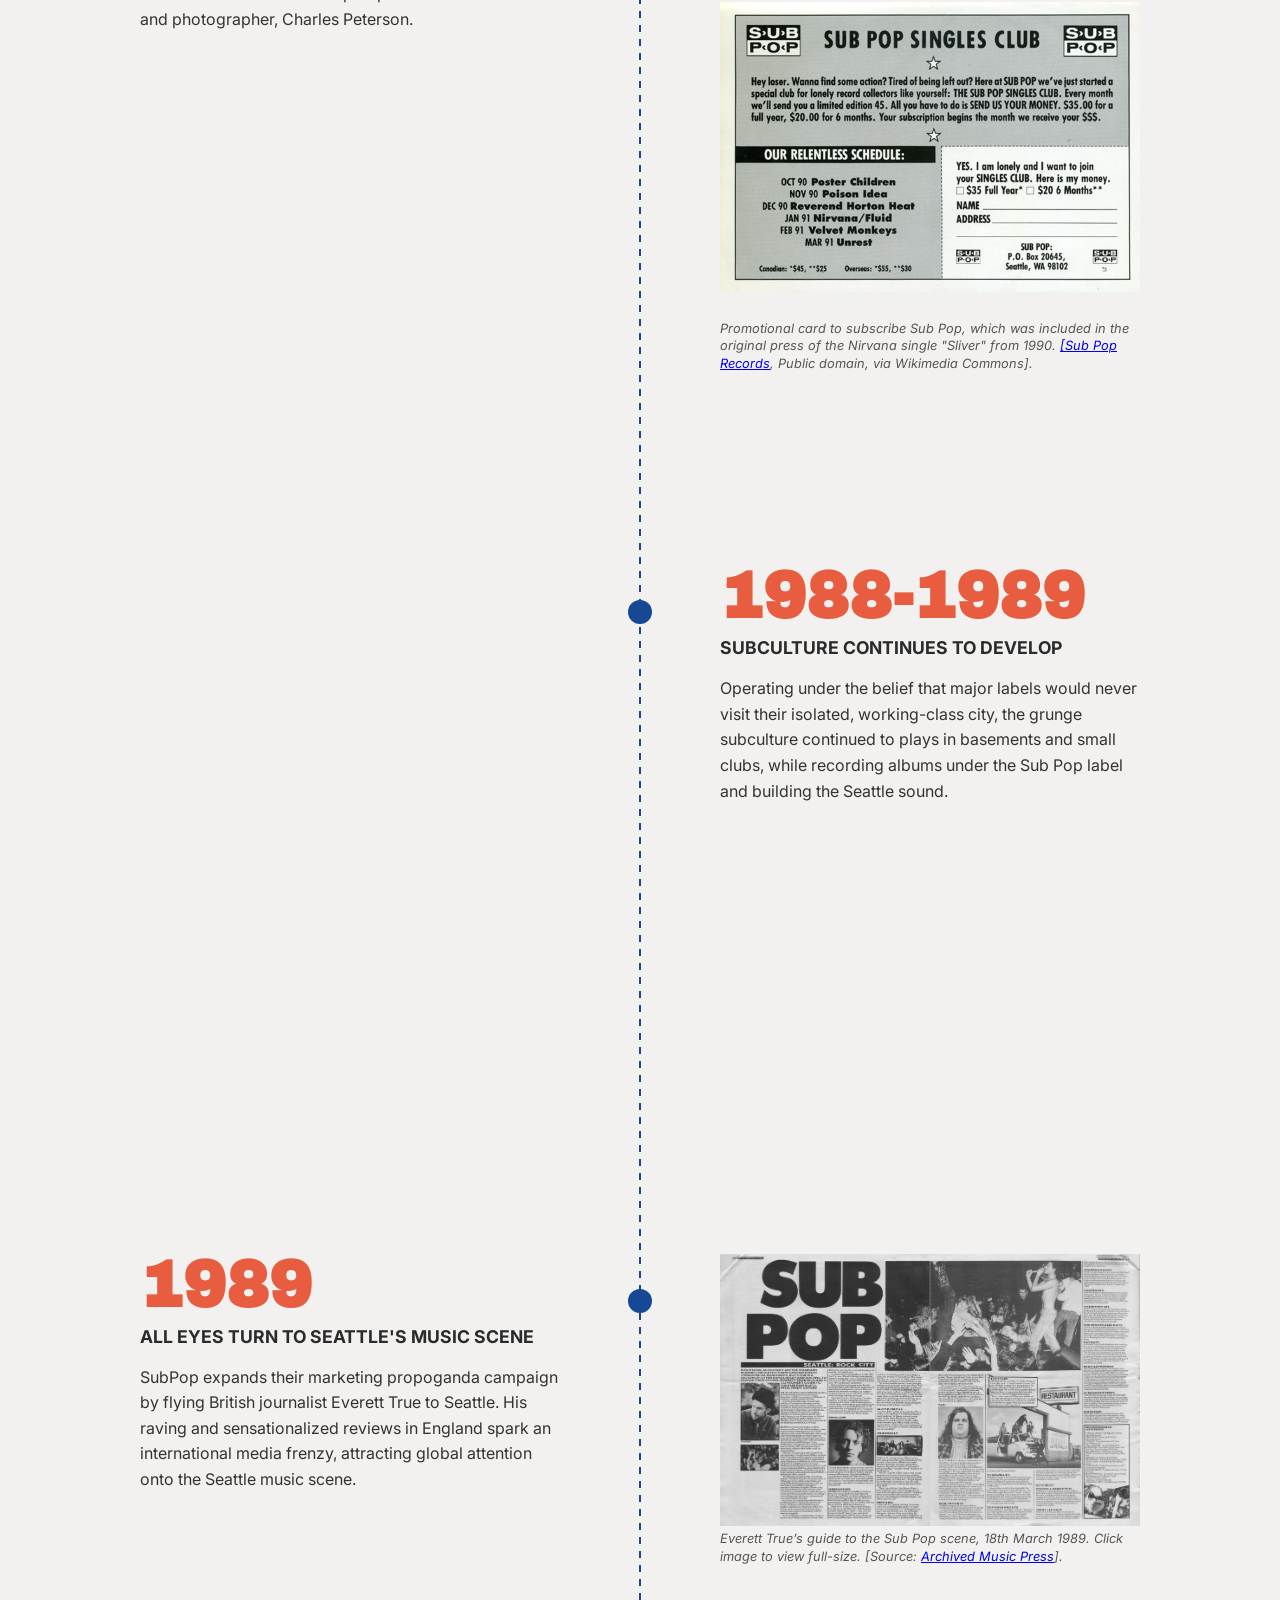
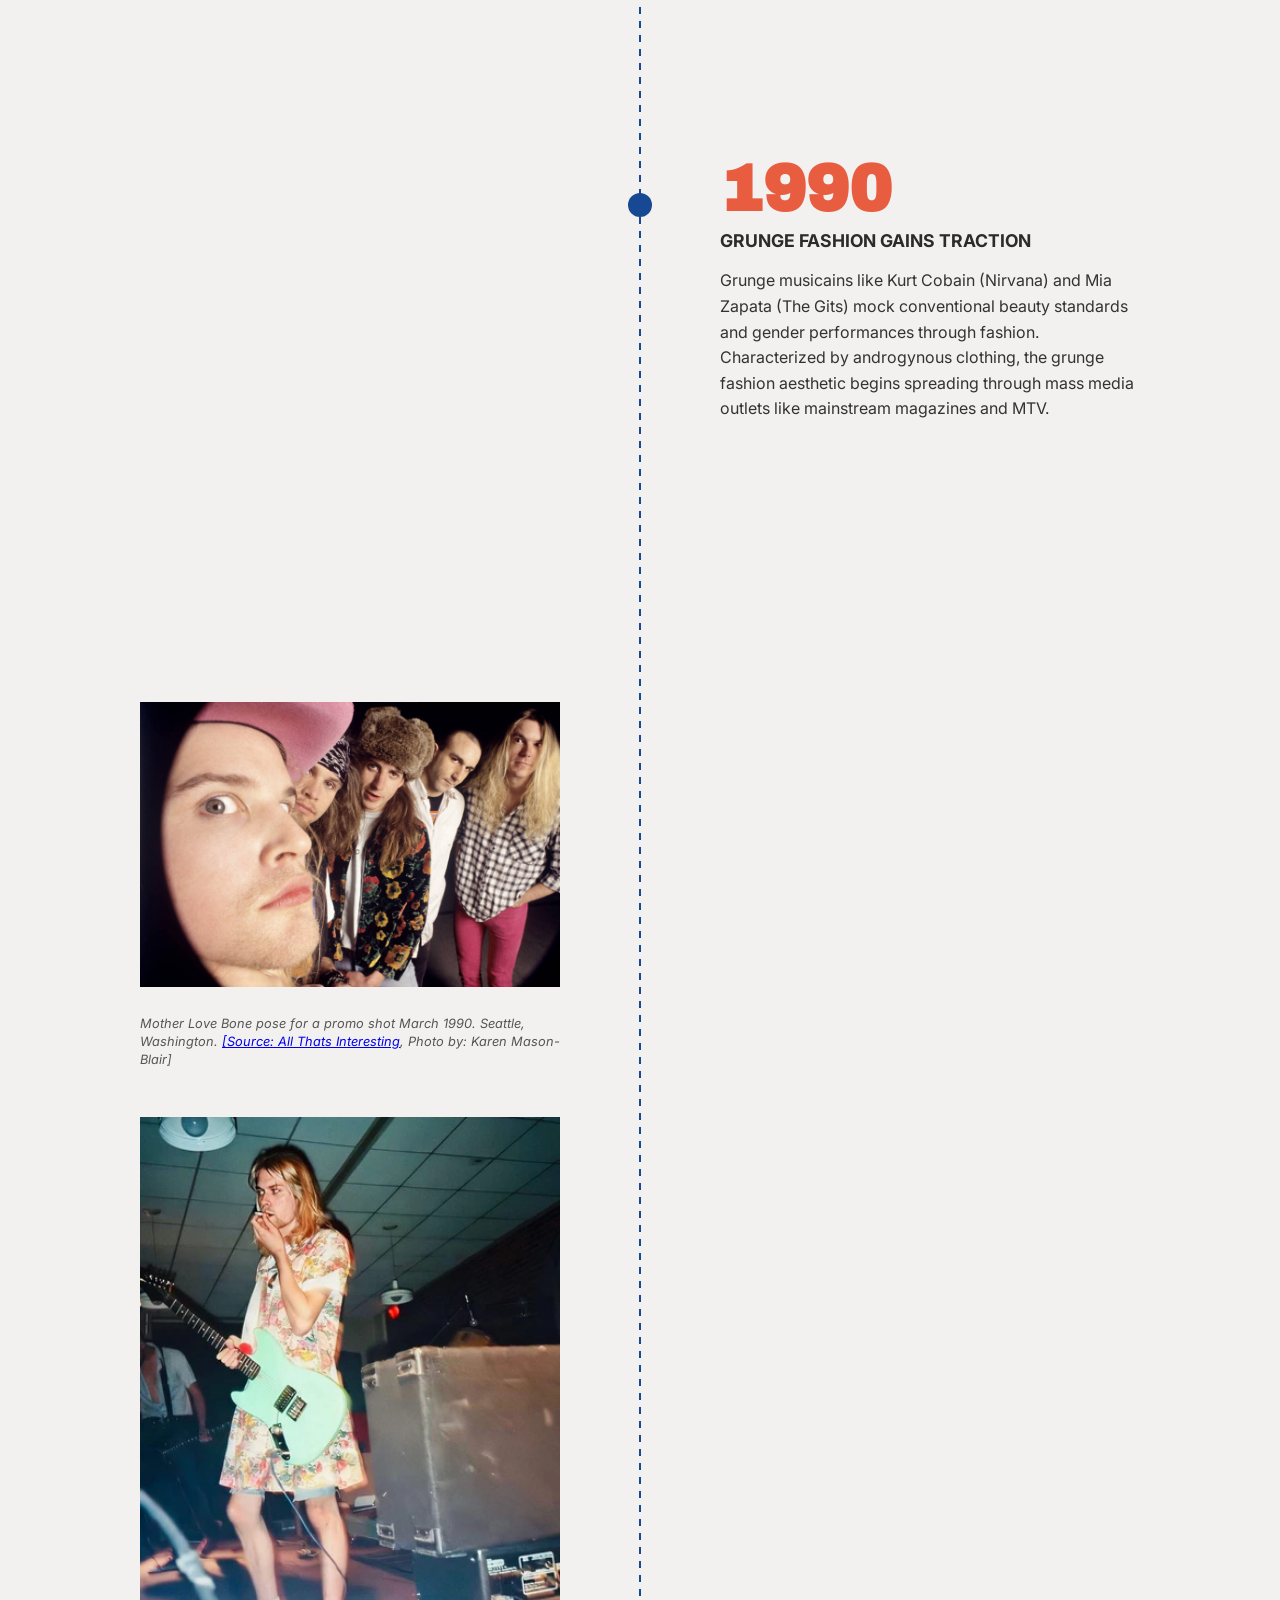
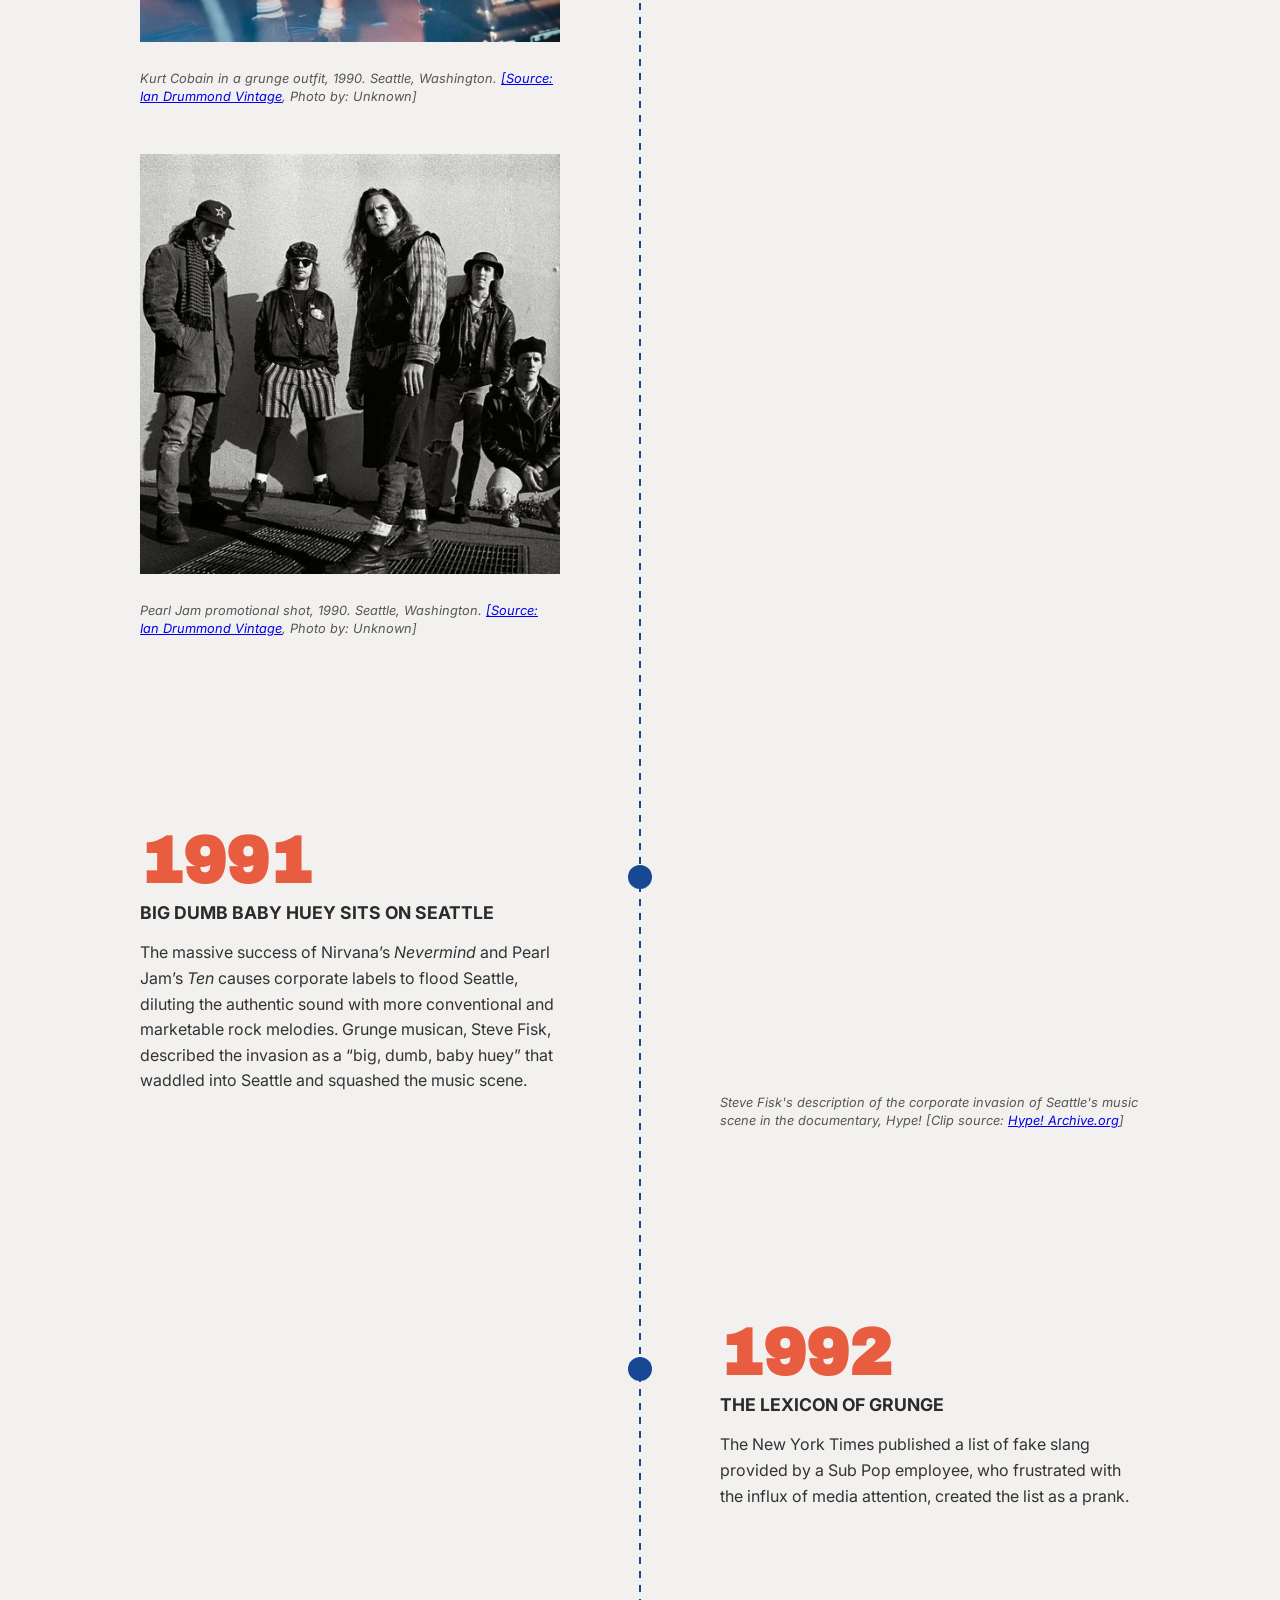
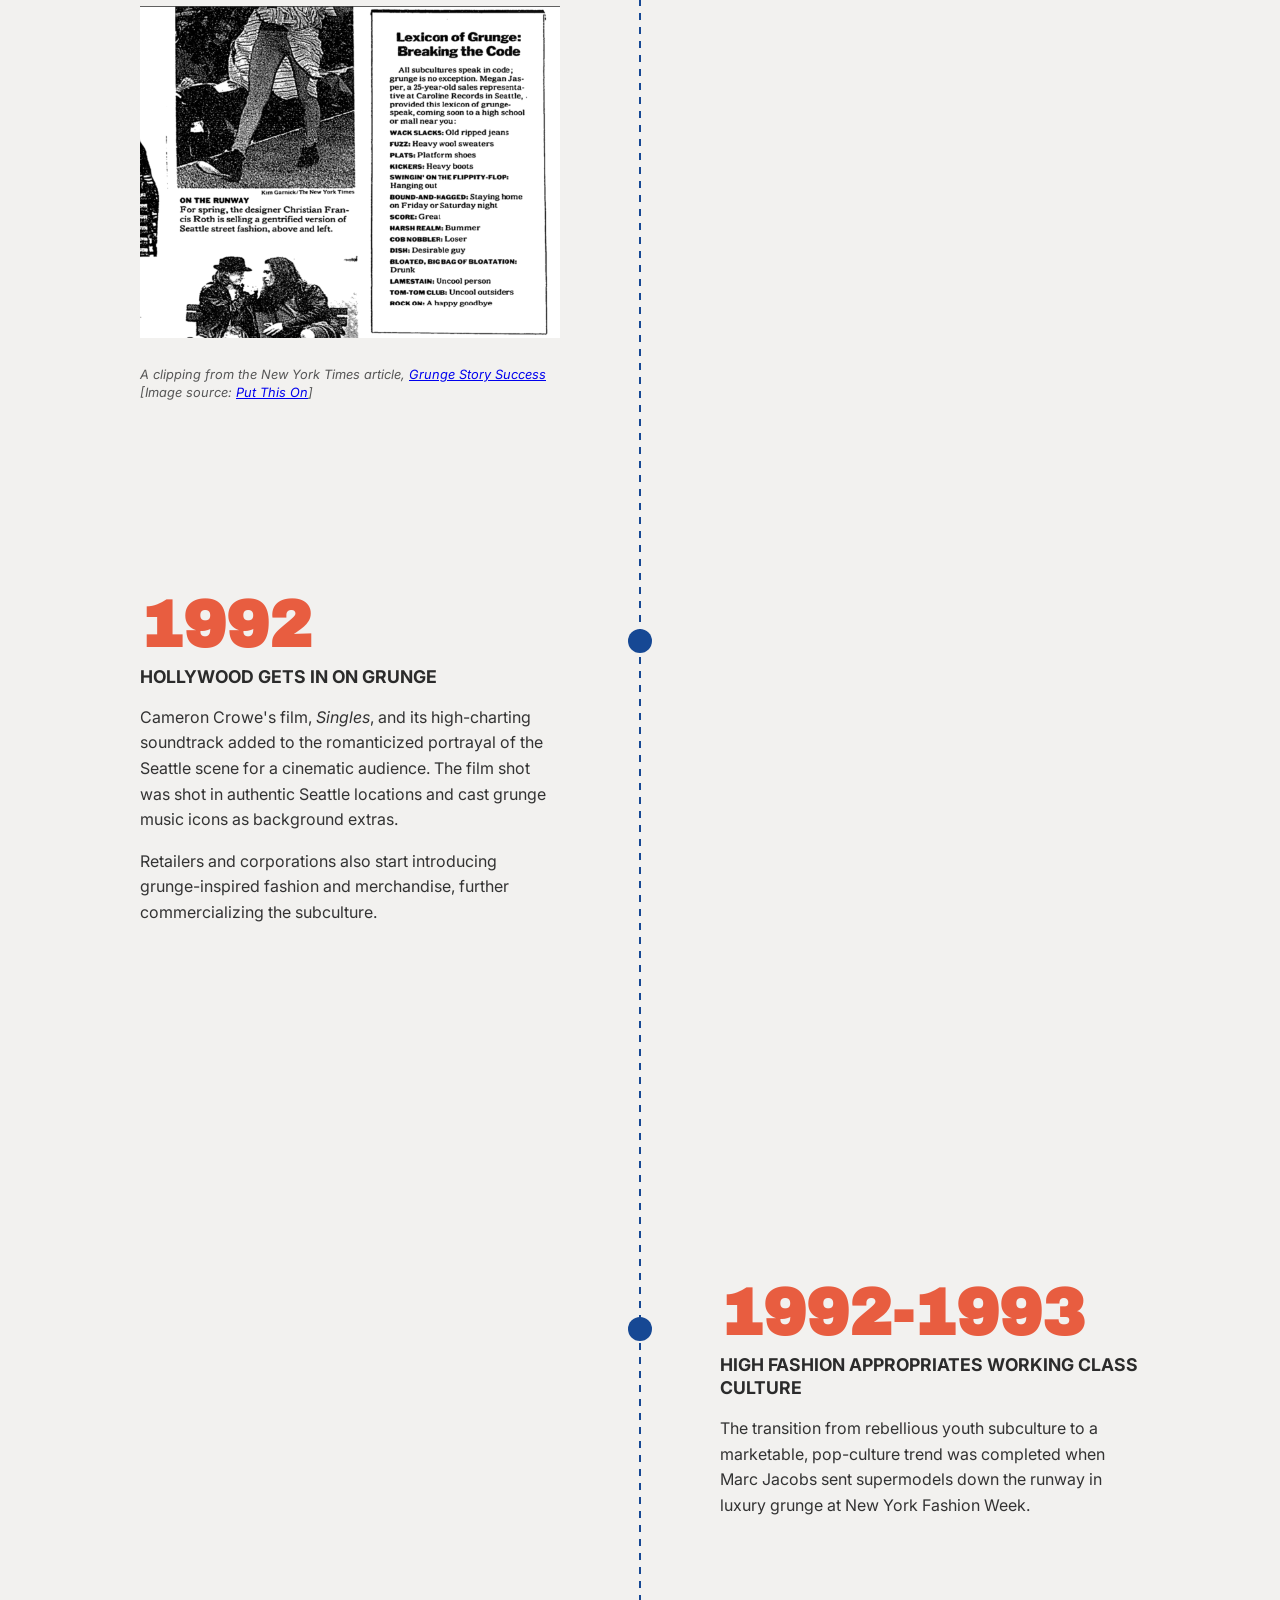
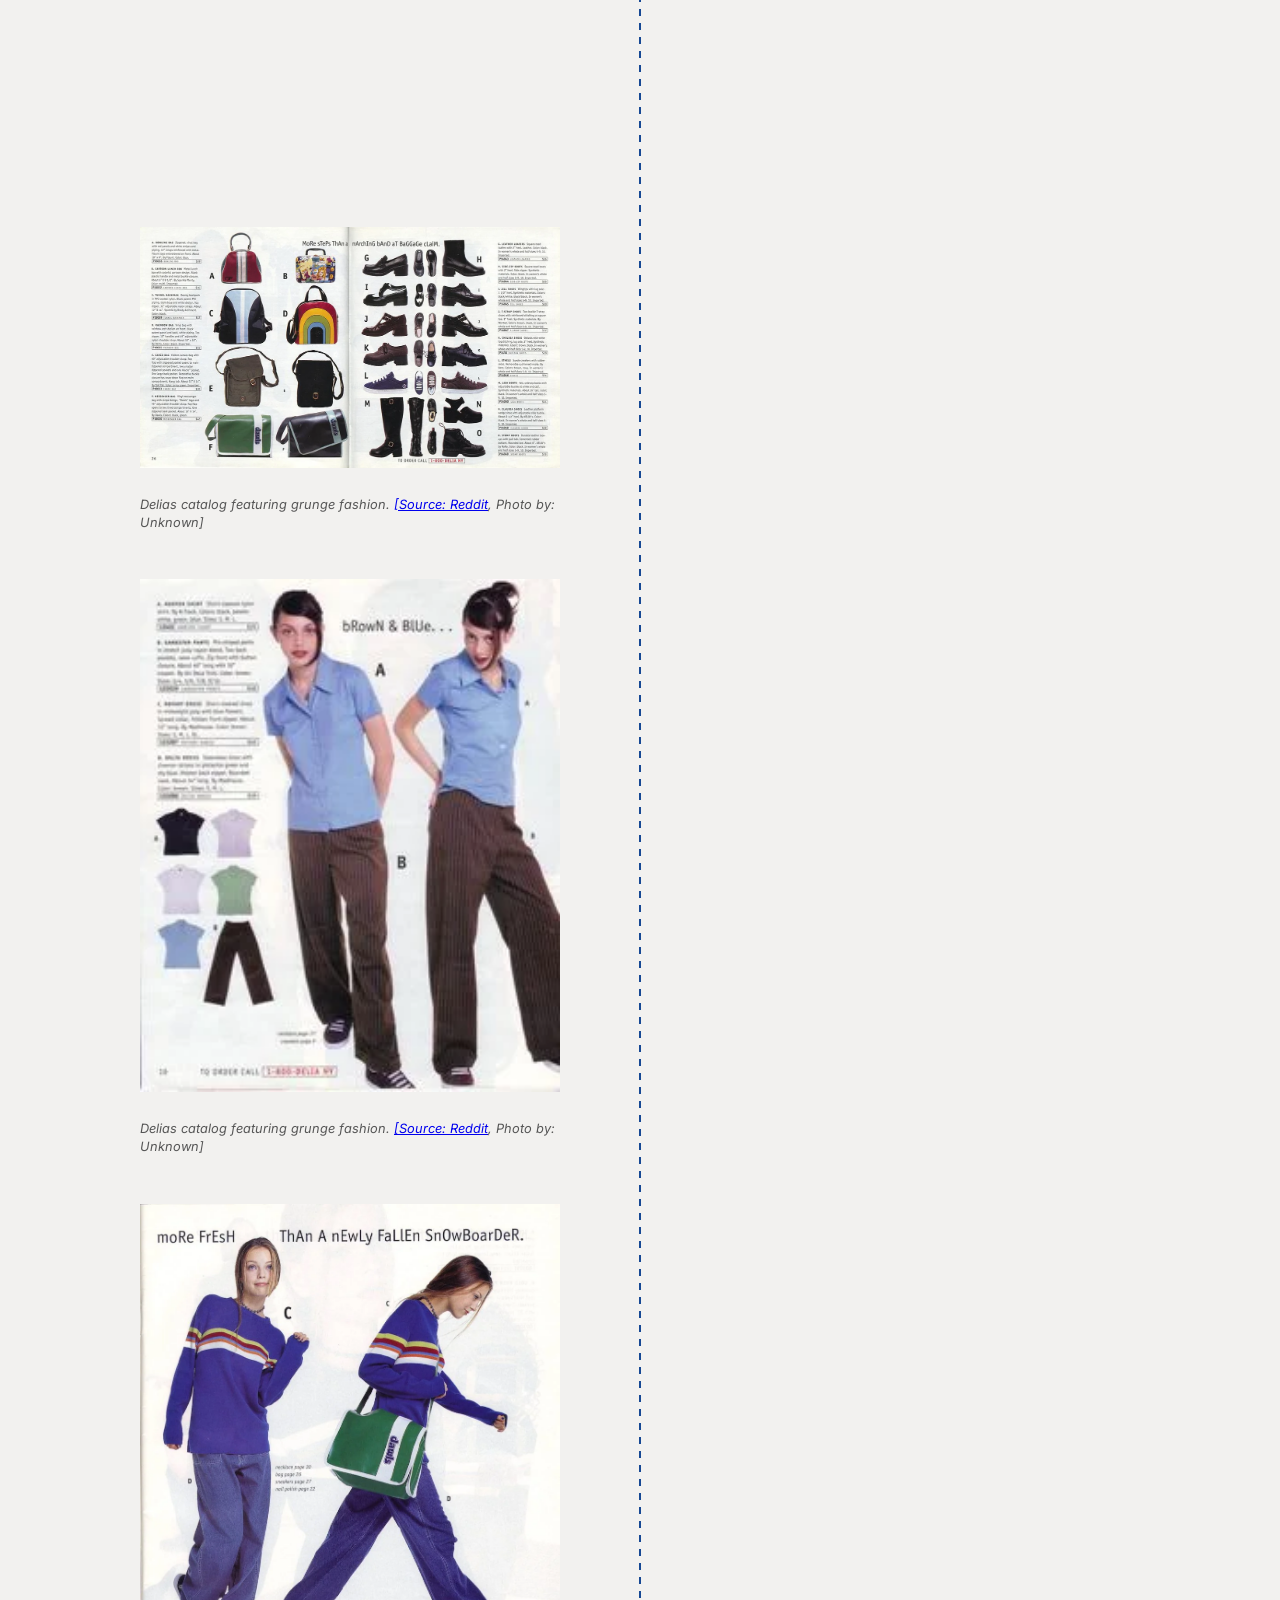
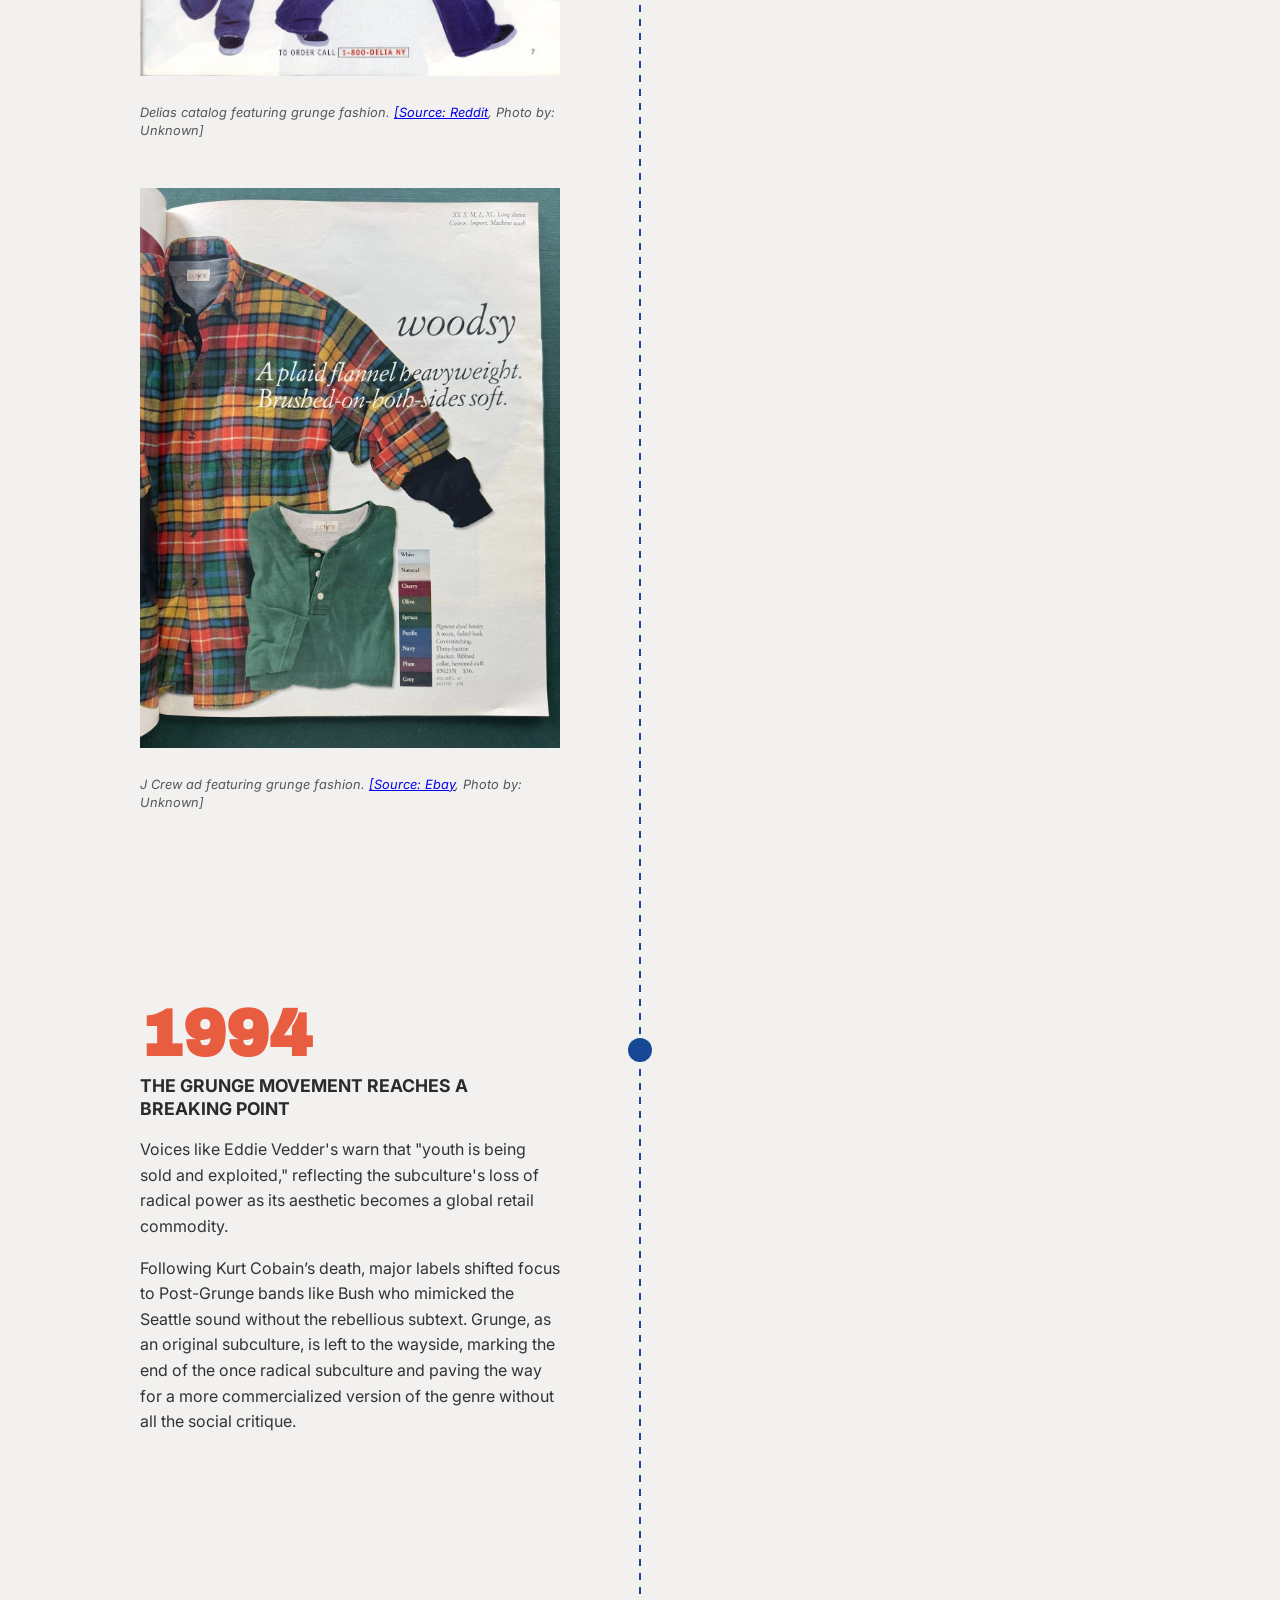
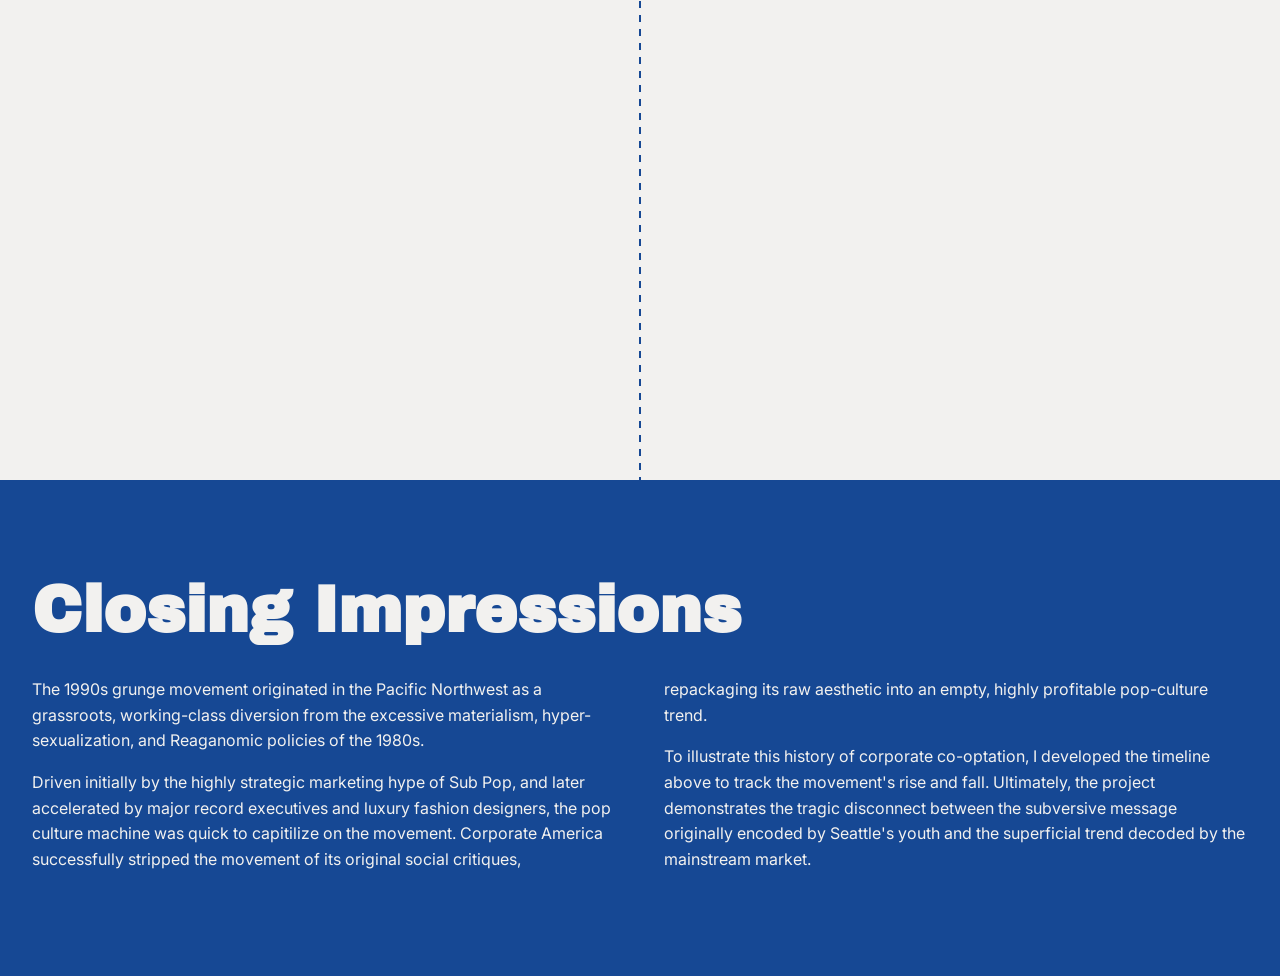
==== commit 6894290f: "Adding impressions" ====
--- a/index.html
+++ b/index.html
@@ -328,9 +328,9 @@
         </main> 
              <section class="impressions-section">
         <div class="impressions-container">
-            <h2>Impressions</h2>
+            <h2>Closing Impressions</h2>
             <div class="two-column-text">
-                <p>The 1990s grunge movement originated in the Pacific Northwest as a grassroots, working-class diversion from the excessive materialism, hyper-sexualization, and Reaganomic policies of the 1980s. </p><p>Driven initially by the highly strategic marketing hype of Sub Pop, and later accelerated by major record executives and luxury fashion designers, the pop culture machine was quick to capitilize on the movement. Corporate America successfully stripped the movement of its original social critiques, repackaging its raw aesthetic into an empty, highly profitable pop-culture trend.</p> <p>To illustrate this history of corporate co-optation, I developed the timeline above to track the movement's rise and fall. Ultimately, the project demonstrates the tragic disconnect between the subversive message originally encoded by Seattle's youth and the superficial trend decoded by the mainstream market.</p><p>On a personal note, I found working on this project to be deeply fascinating and am looking forward to continuing this work.</p>
+                <p>The 1990s grunge movement originated in the Pacific Northwest as a grassroots, working-class diversion from the excessive materialism, hyper-sexualization, and Reaganomic policies of the 1980s. </p><p>Driven initially by the highly strategic marketing hype of Sub Pop, and later accelerated by major record executives and luxury fashion designers, the pop culture machine was quick to capitilize on the movement. Corporate America successfully stripped the movement of its original social critiques, repackaging its raw aesthetic into an empty, highly profitable pop-culture trend.</p> <p>To illustrate this history of corporate co-optation, I developed the timeline above to track the movement's rise and fall. Ultimately, the project demonstrates the tragic disconnect between the subversive message originally encoded by Seattle's youth and the superficial trend decoded by the mainstream market.</p>
             </div>
         </div>
     </section>
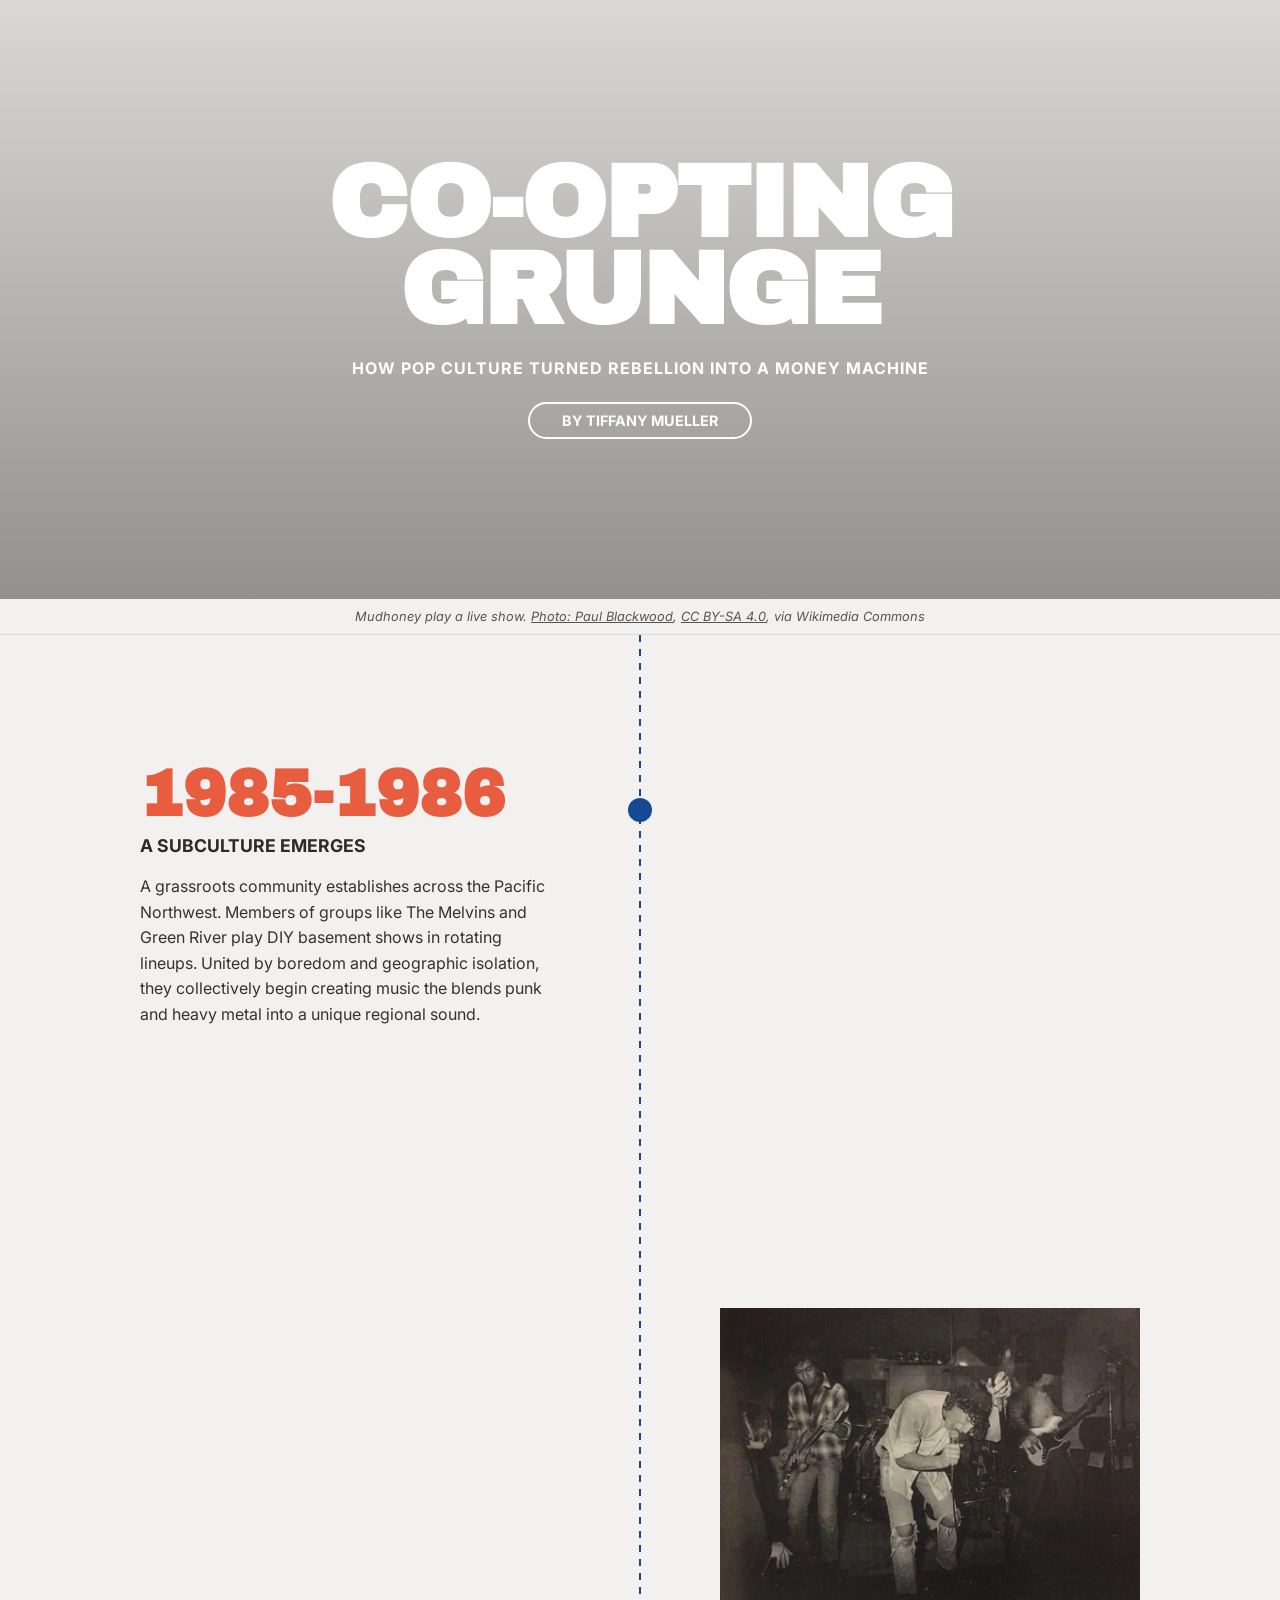
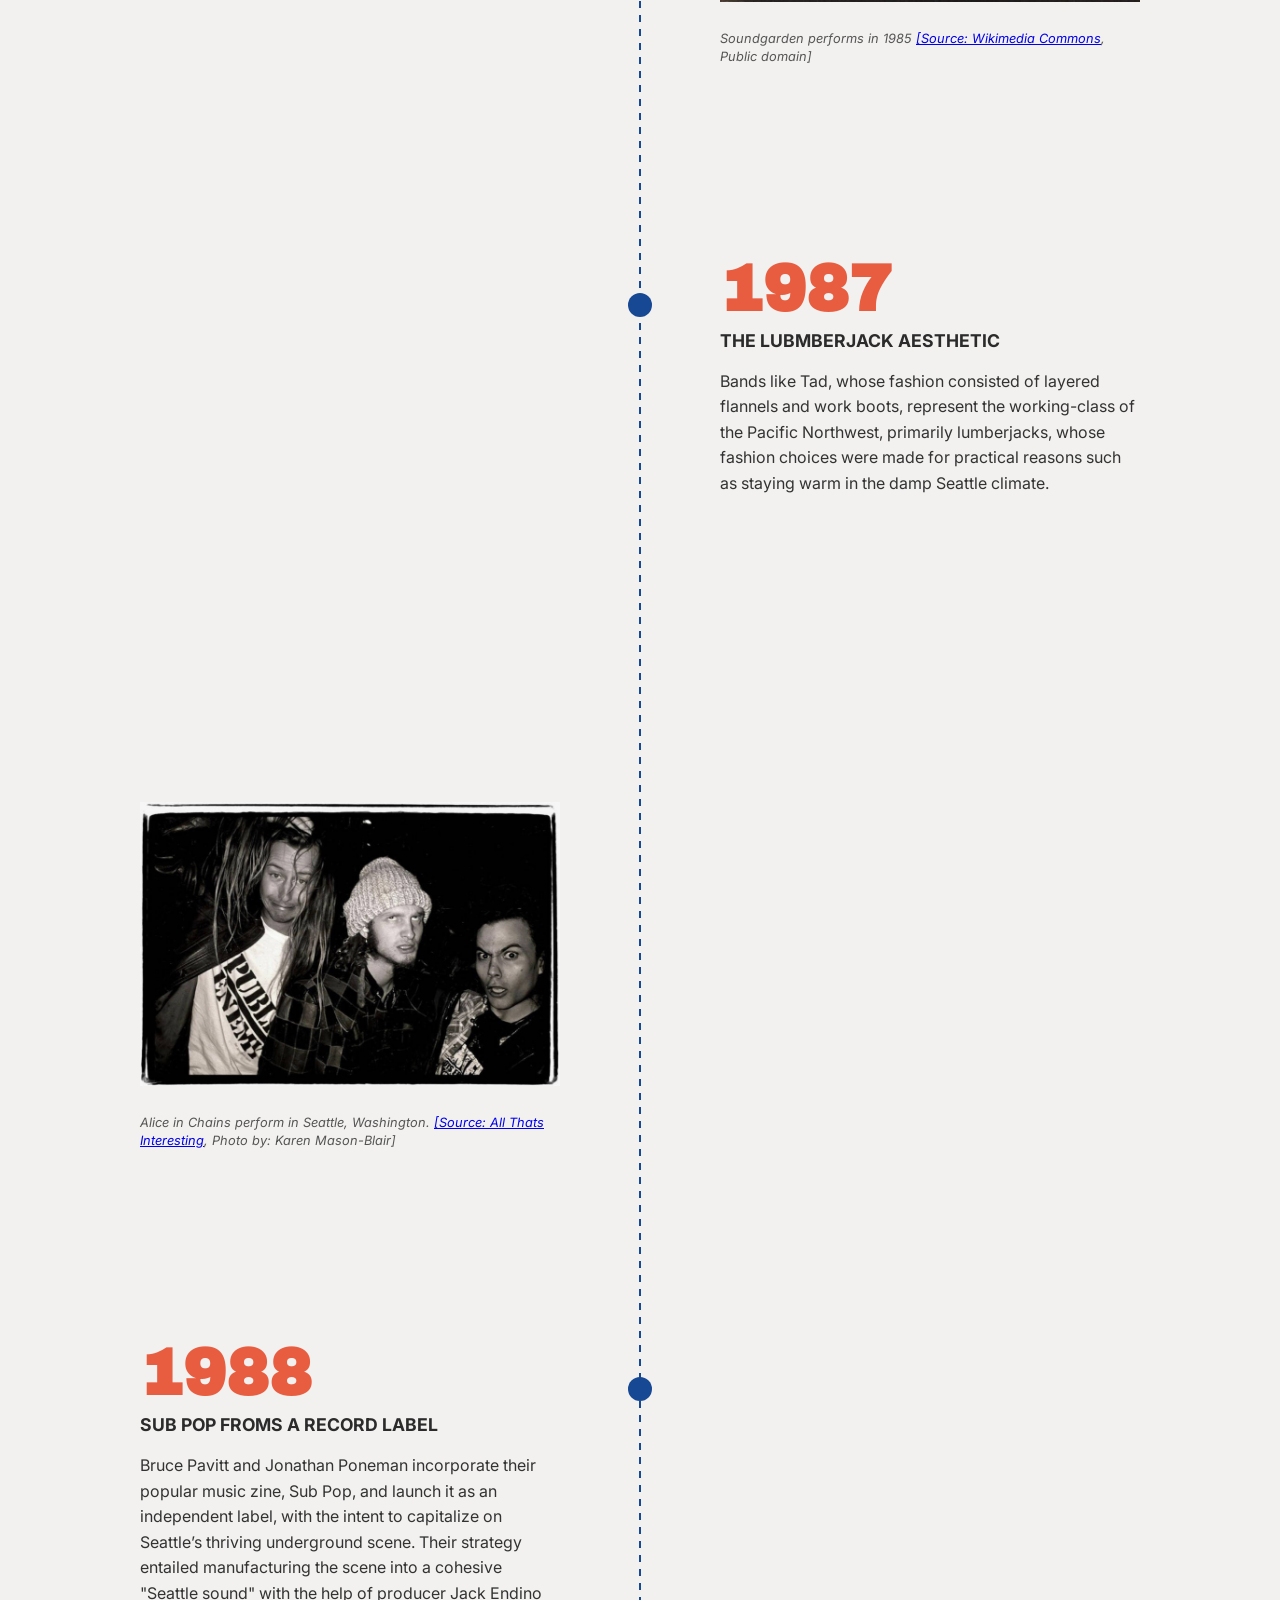
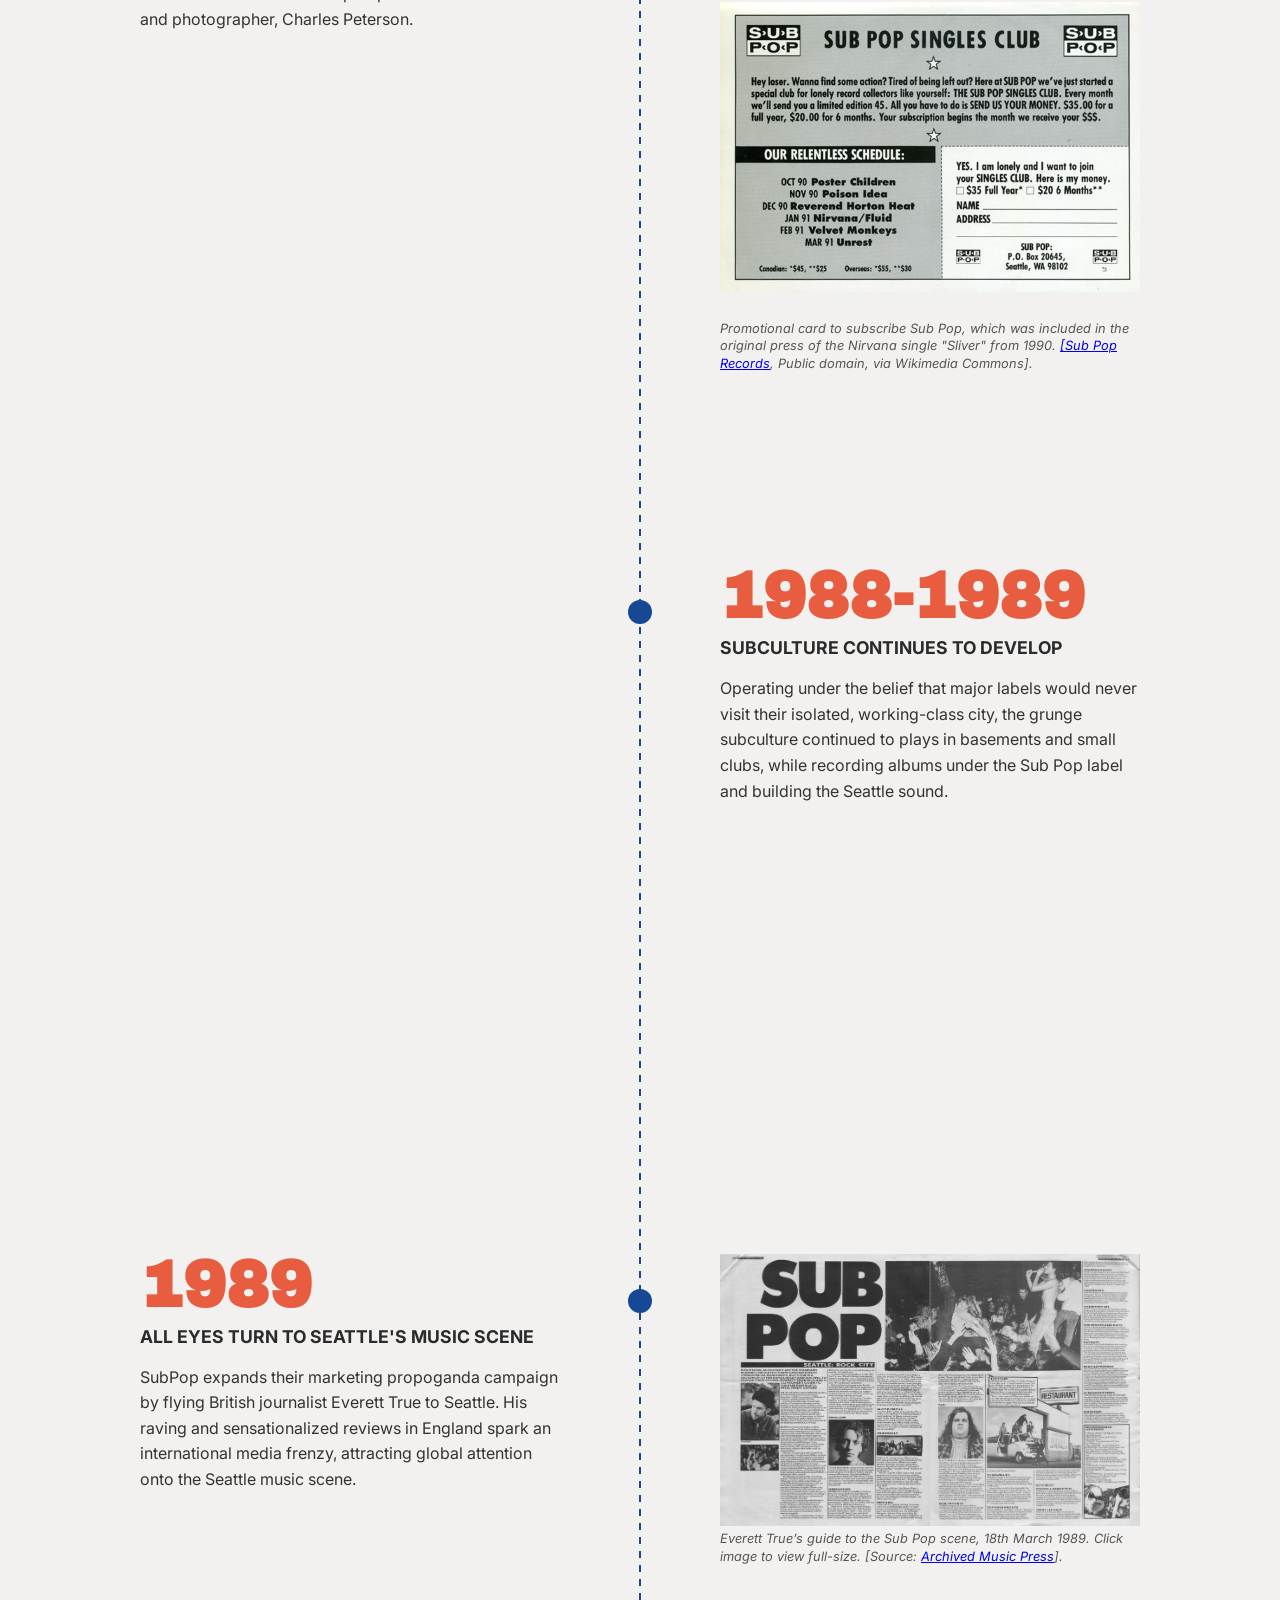
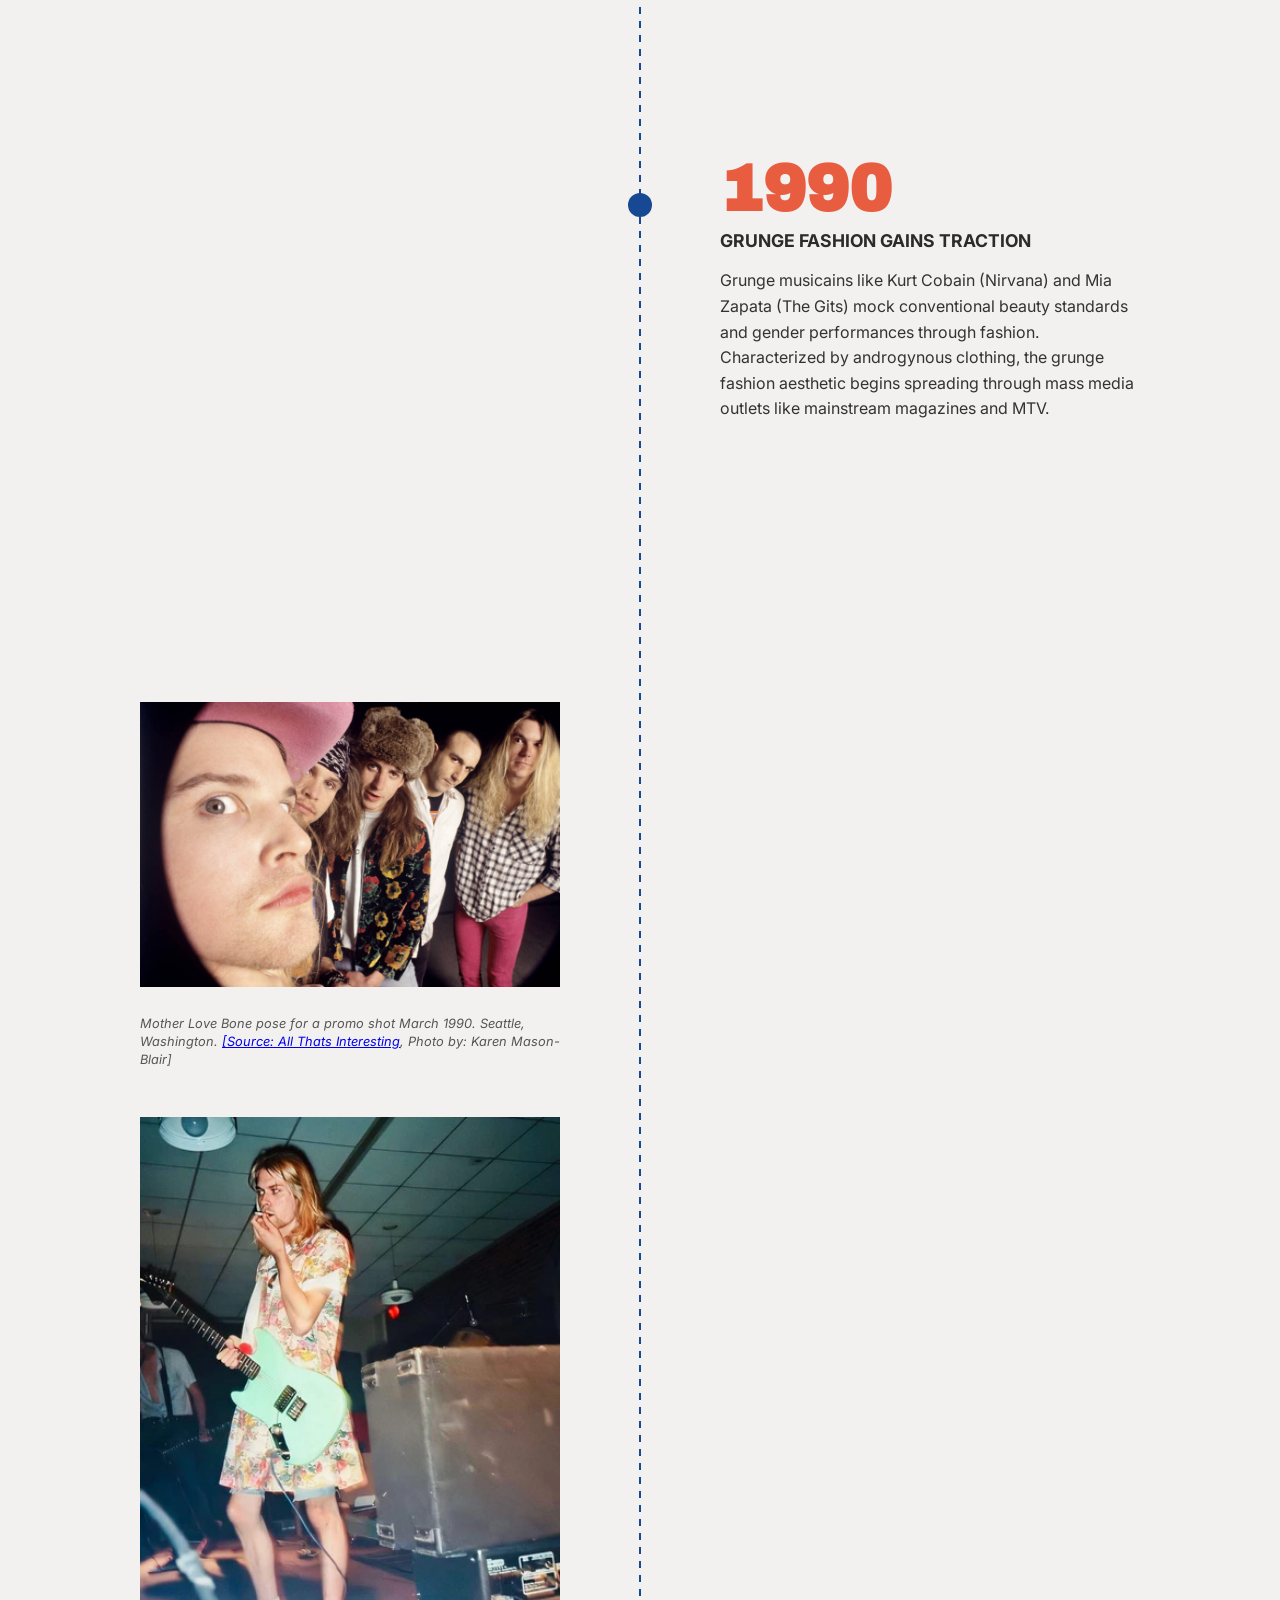
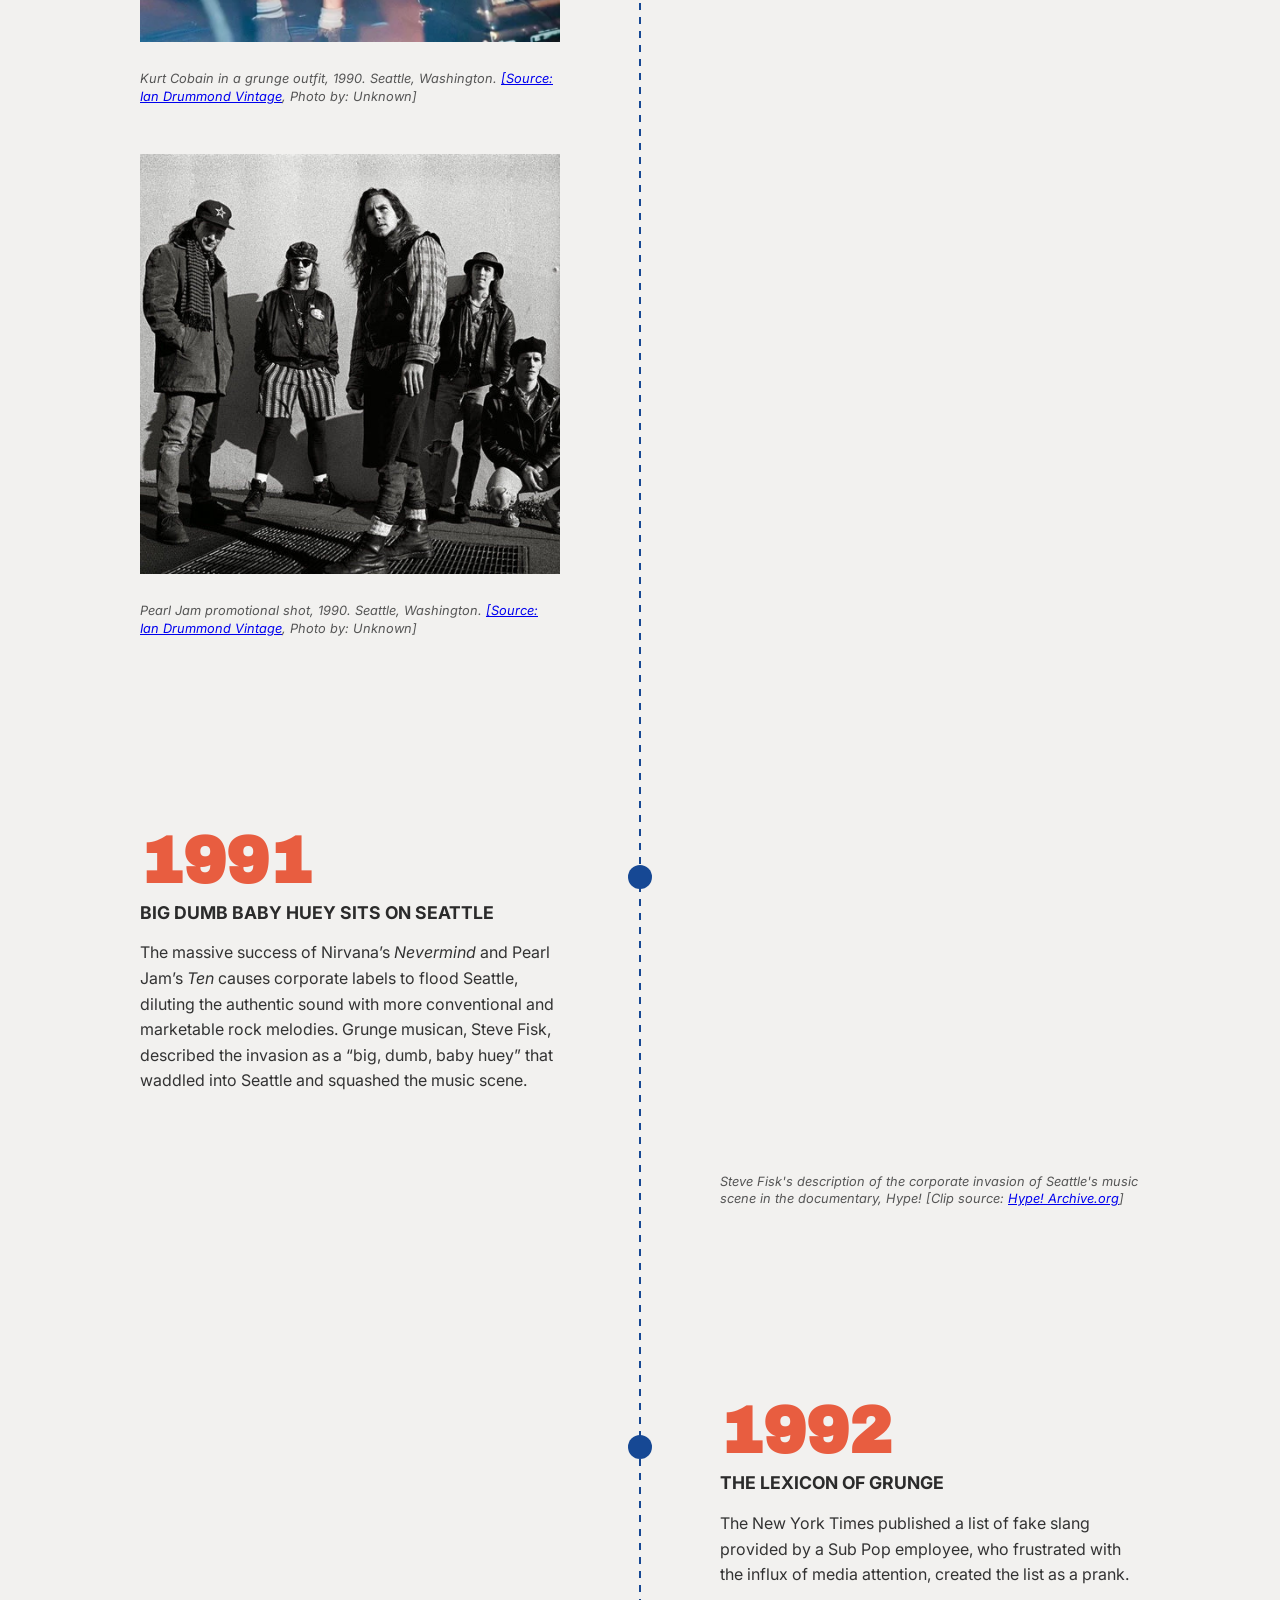
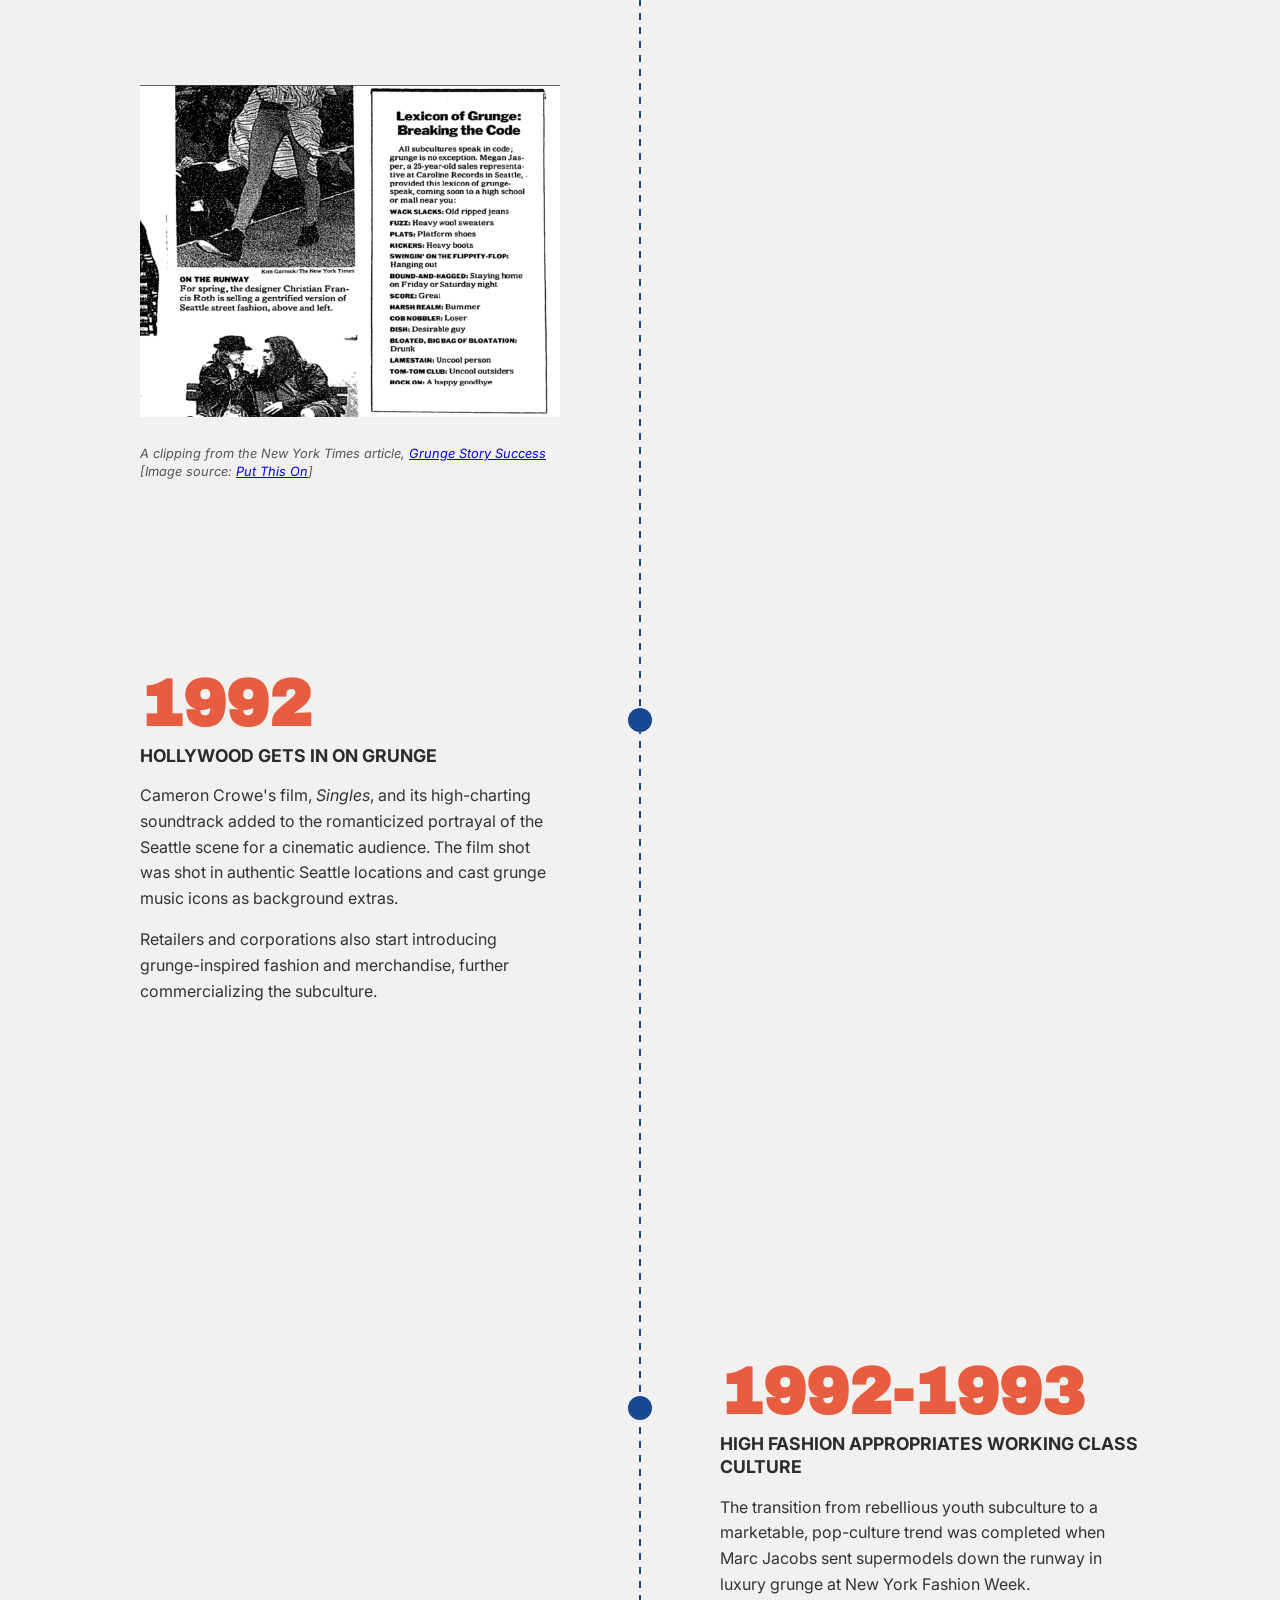
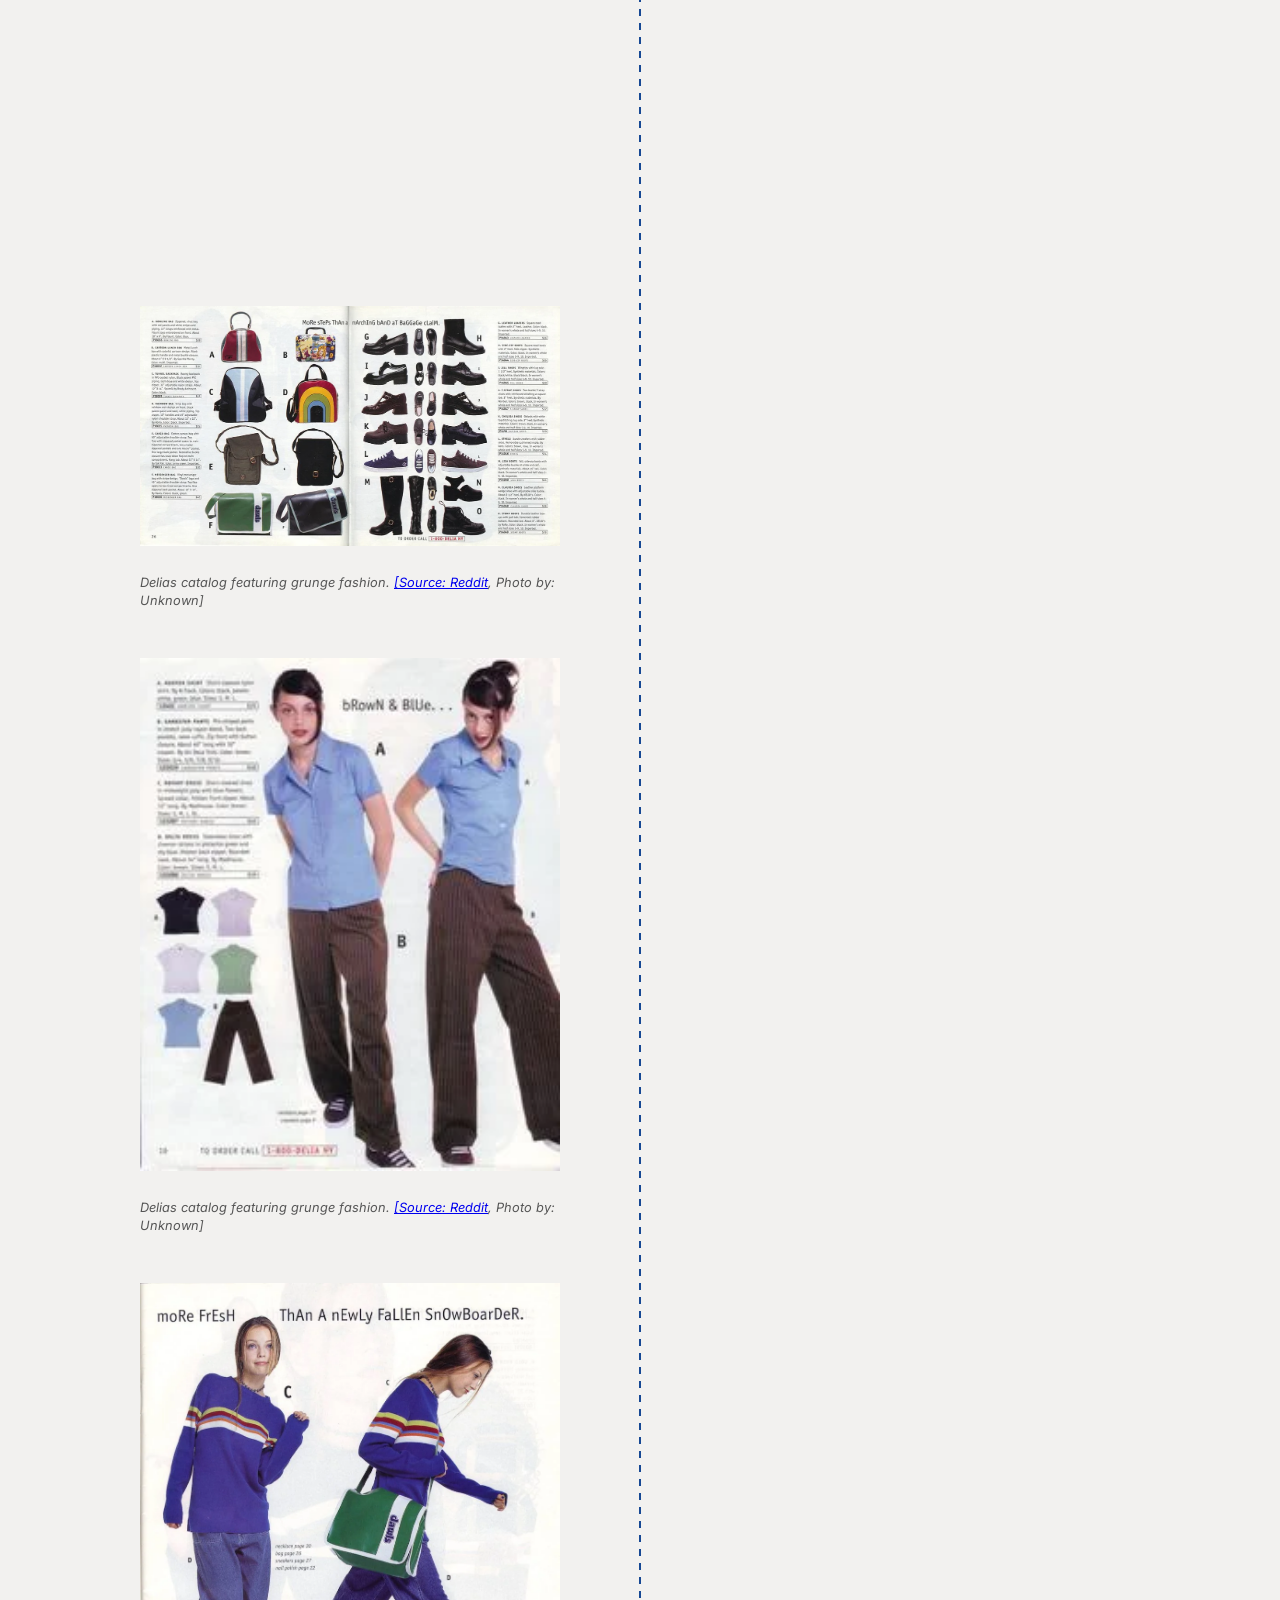
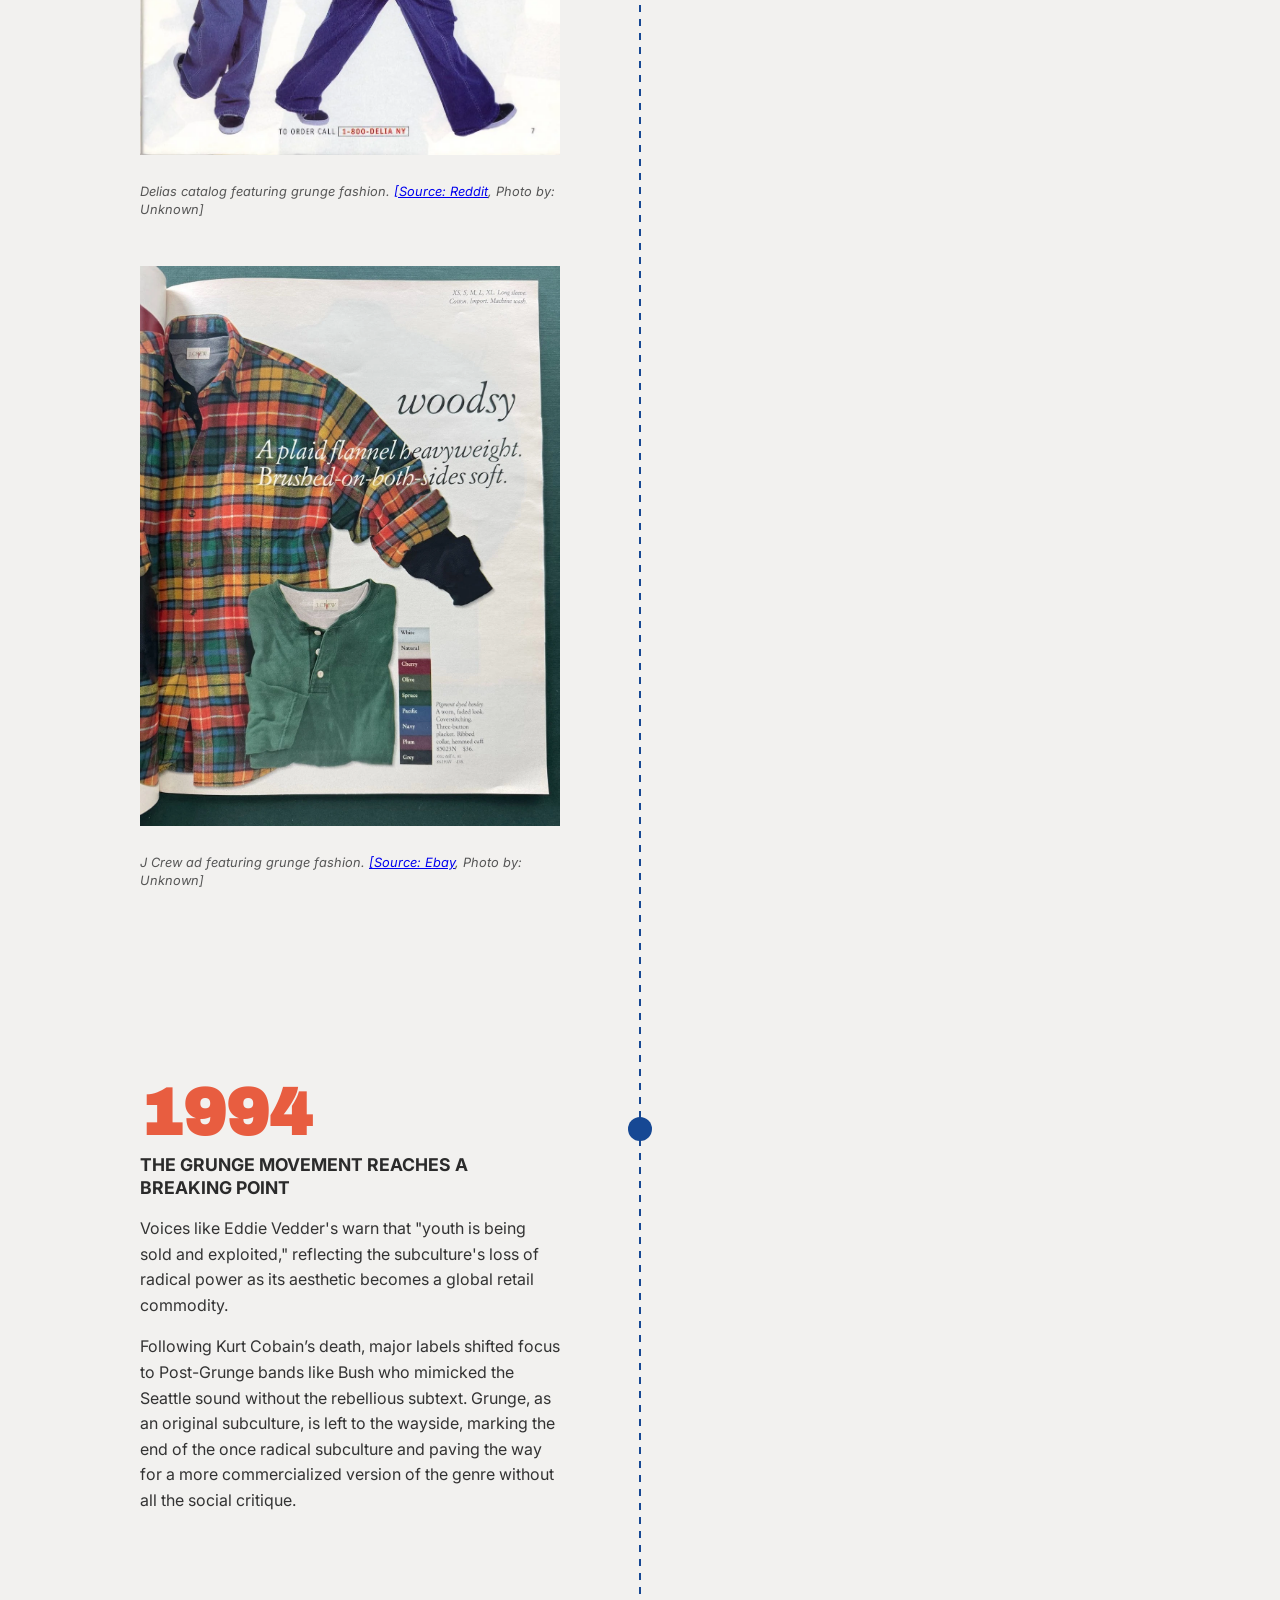
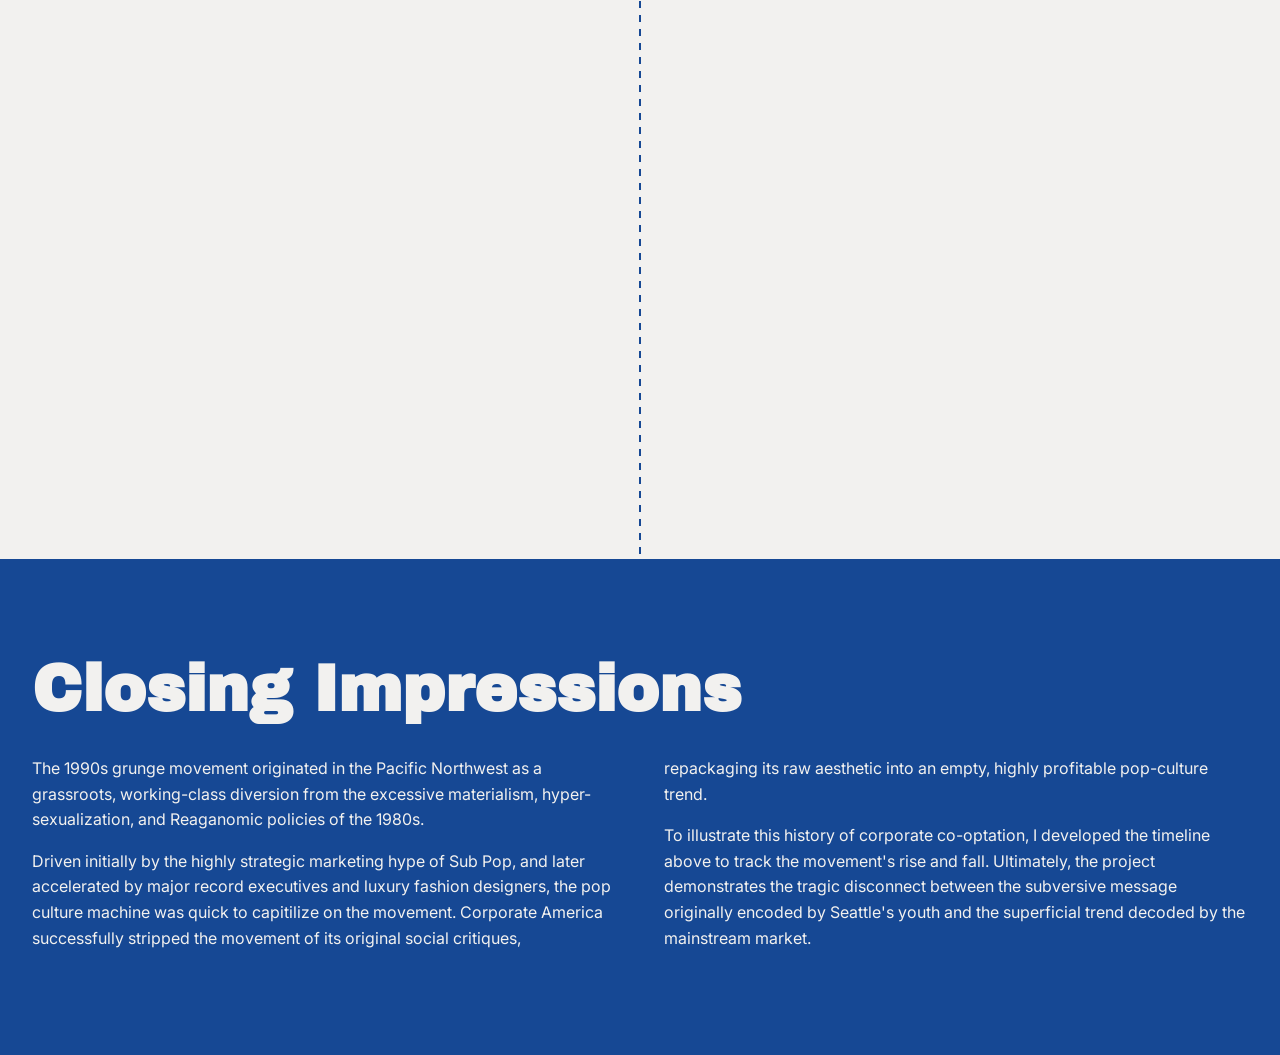
==== commit 694e2f26: "Updating broken video links" ====
--- a/index.html
+++ b/index.html
@@ -189,13 +189,7 @@
                 <p>The massive success of Nirvana’s <i>Nevermind</i> and Pearl Jam’s <i>Ten</i> causes corporate labels to flood Seattle, diluting the authentic sound with more conventional and marketable rock melodies. Grunge musican, Steve Fisk, described the invasion as a “big, dumb, baby huey” that waddled into Seattle and squashed the music scene.</p>
             </div>
             <div class="media-block">
-    <iframe 
-        class="responsive-video" 
-        src="https://streamable.com/e/9o6p84" 
-        title="Vintage Sub Pop Singles Club newspaper advertisement" 
-        allow="fullscreen" 
-        allowfullscreen>
-    </iframe>
+   <iframe width="560" height="315" src="https://www.youtube.com/embed/fqTHQnj7T3o?si=PcCJjvKbT9Rs72Lv" title="YouTube video player" frameborder="0" allow="accelerometer; autoplay; clipboard-write; encrypted-media; gyroscope; picture-in-picture; web-share" referrerpolicy="strict-origin-when-cross-origin" allowfullscreen></iframe>
     <div class="image-caption">Steve Fisk's description of the corporate invasion of Seattle's music scene in the documentary, Hype! [Clip source: <a href="https://archive.org/details/Hype.1996.documentary" target="_blank">Hype! Archive.org</a>]</div>
 </div>
         </section>
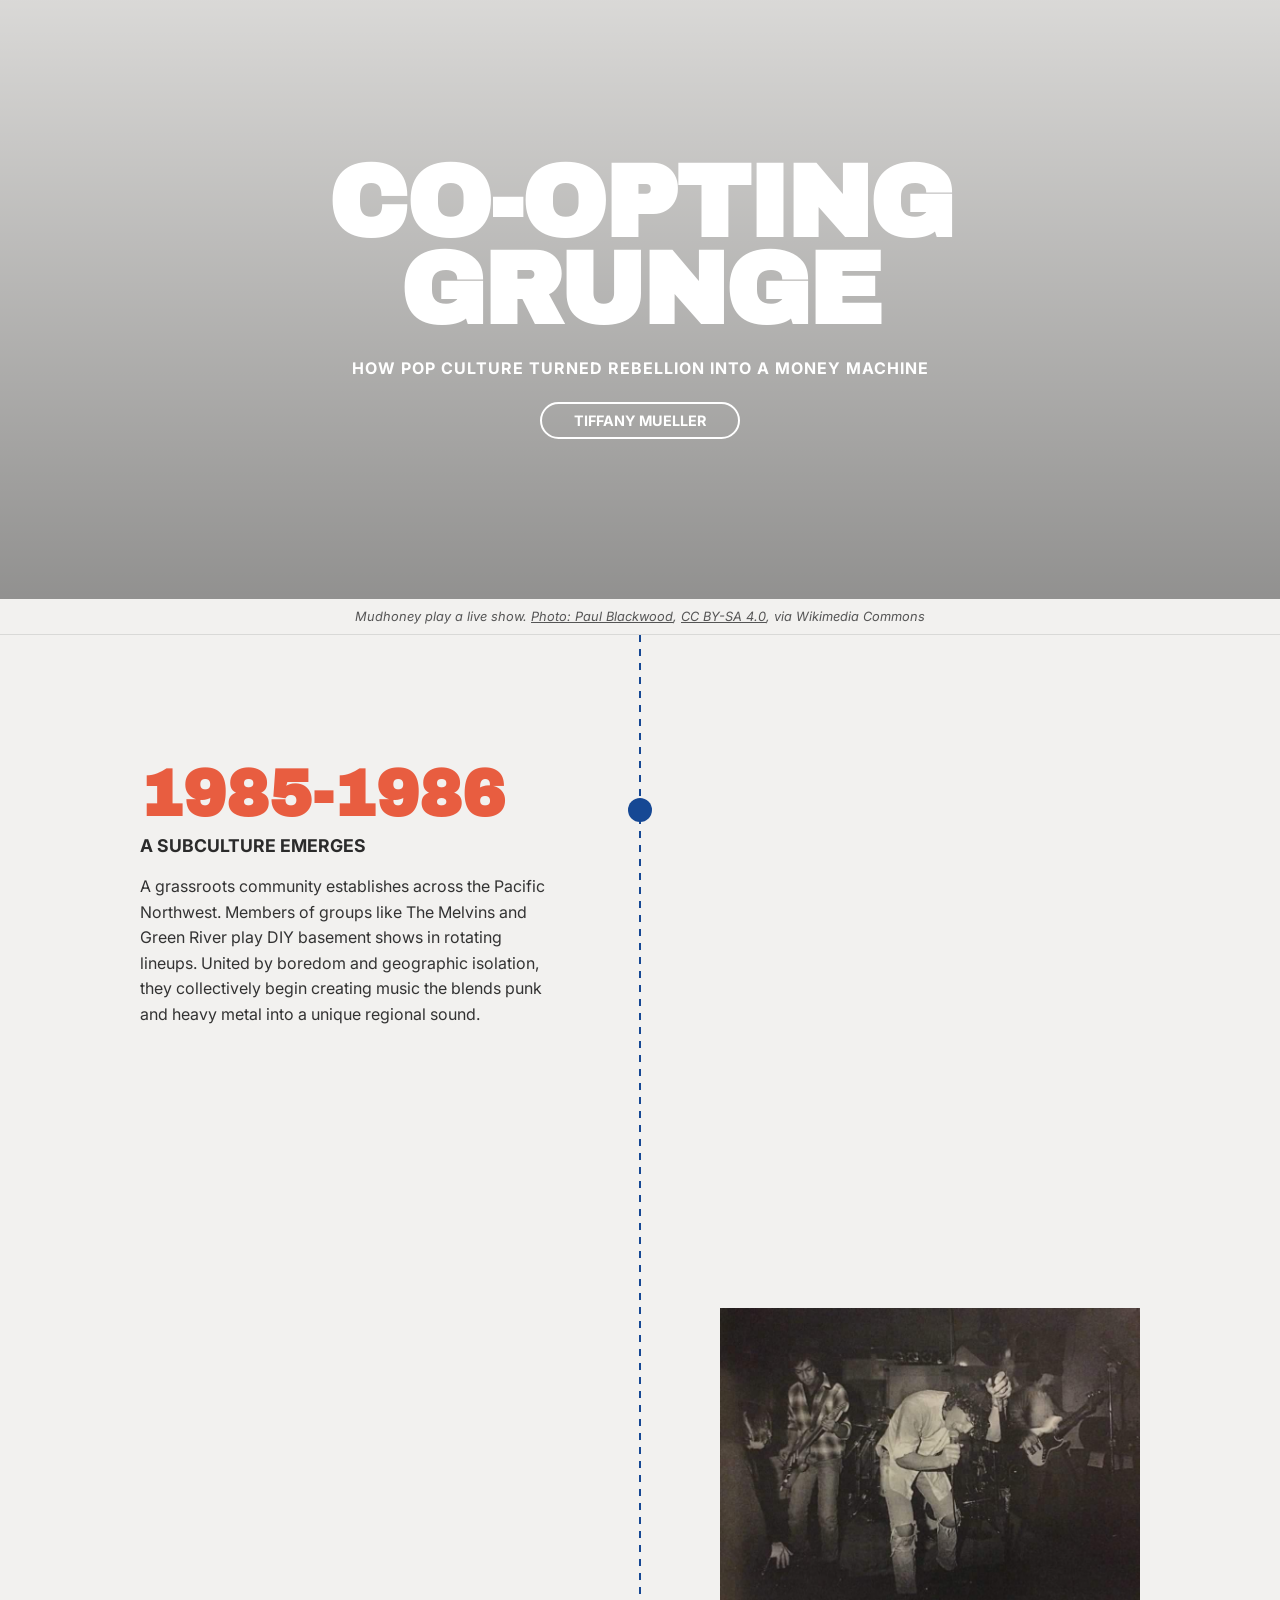
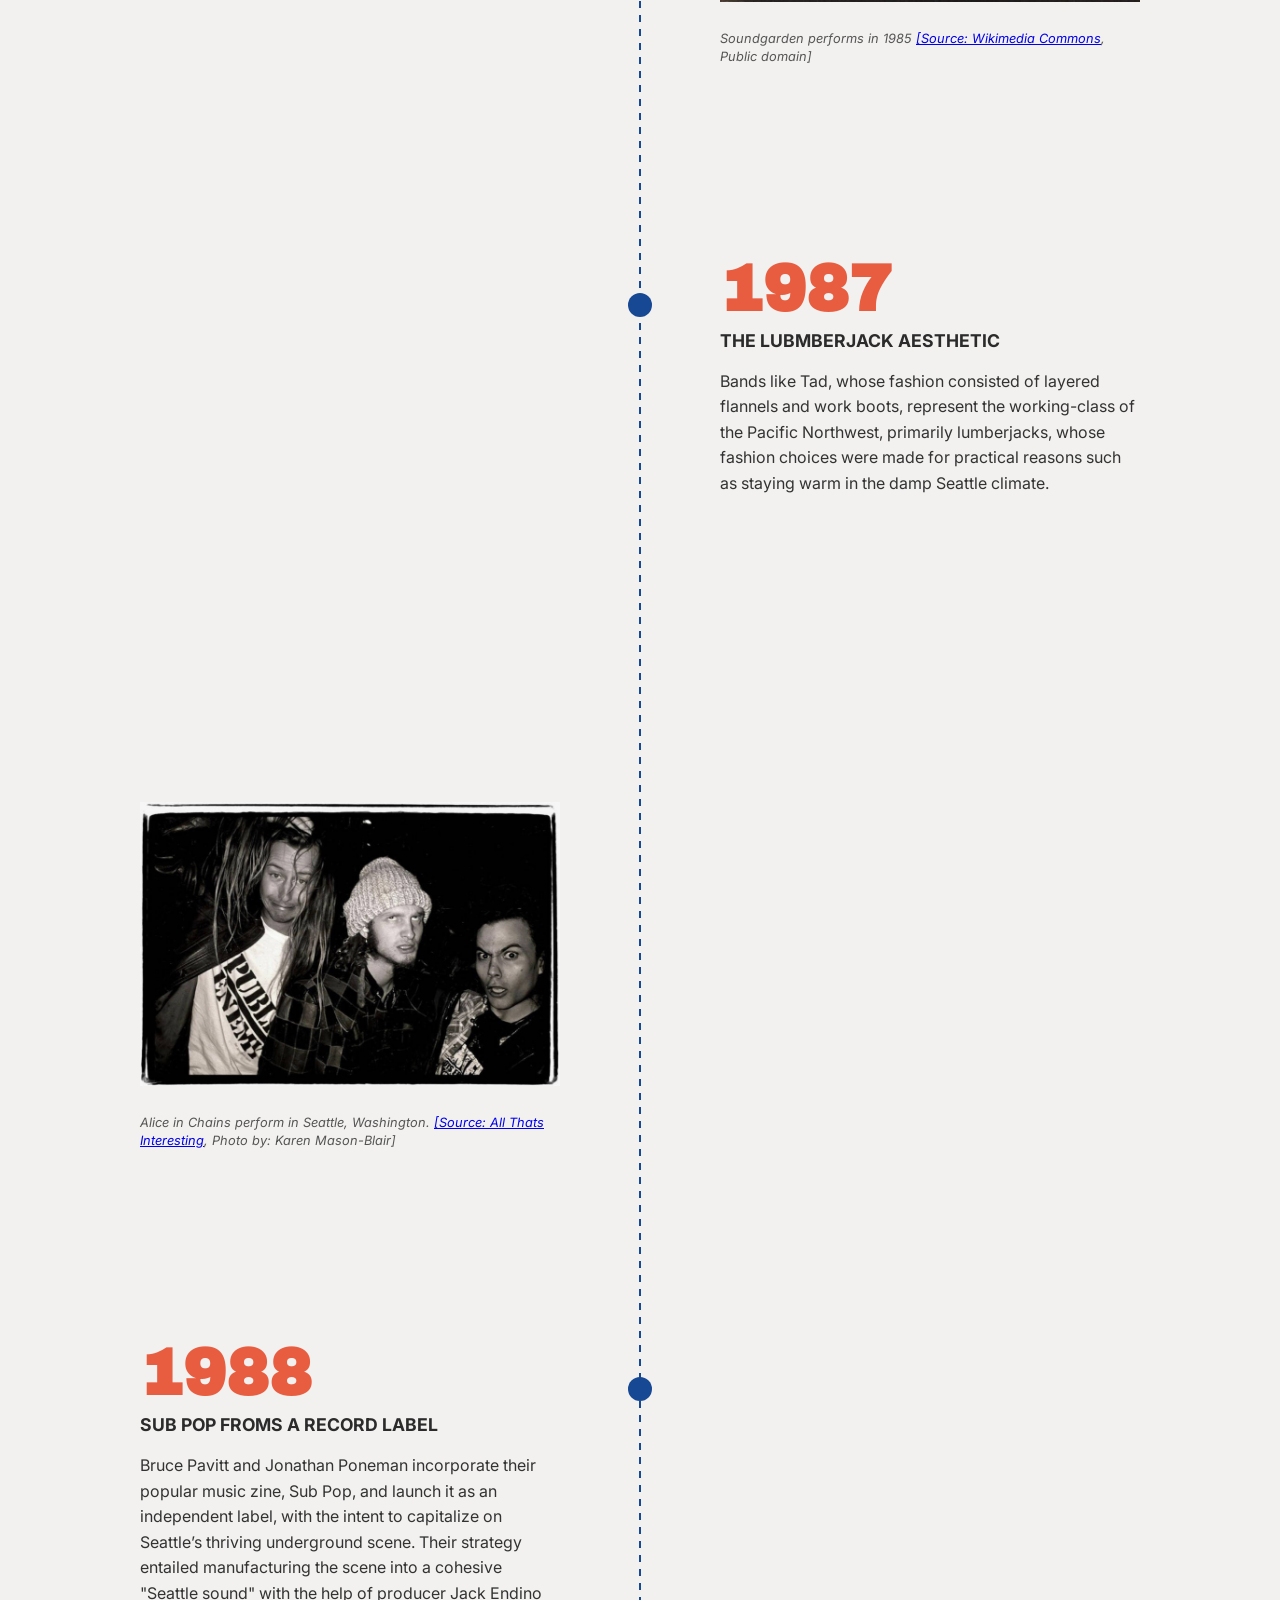
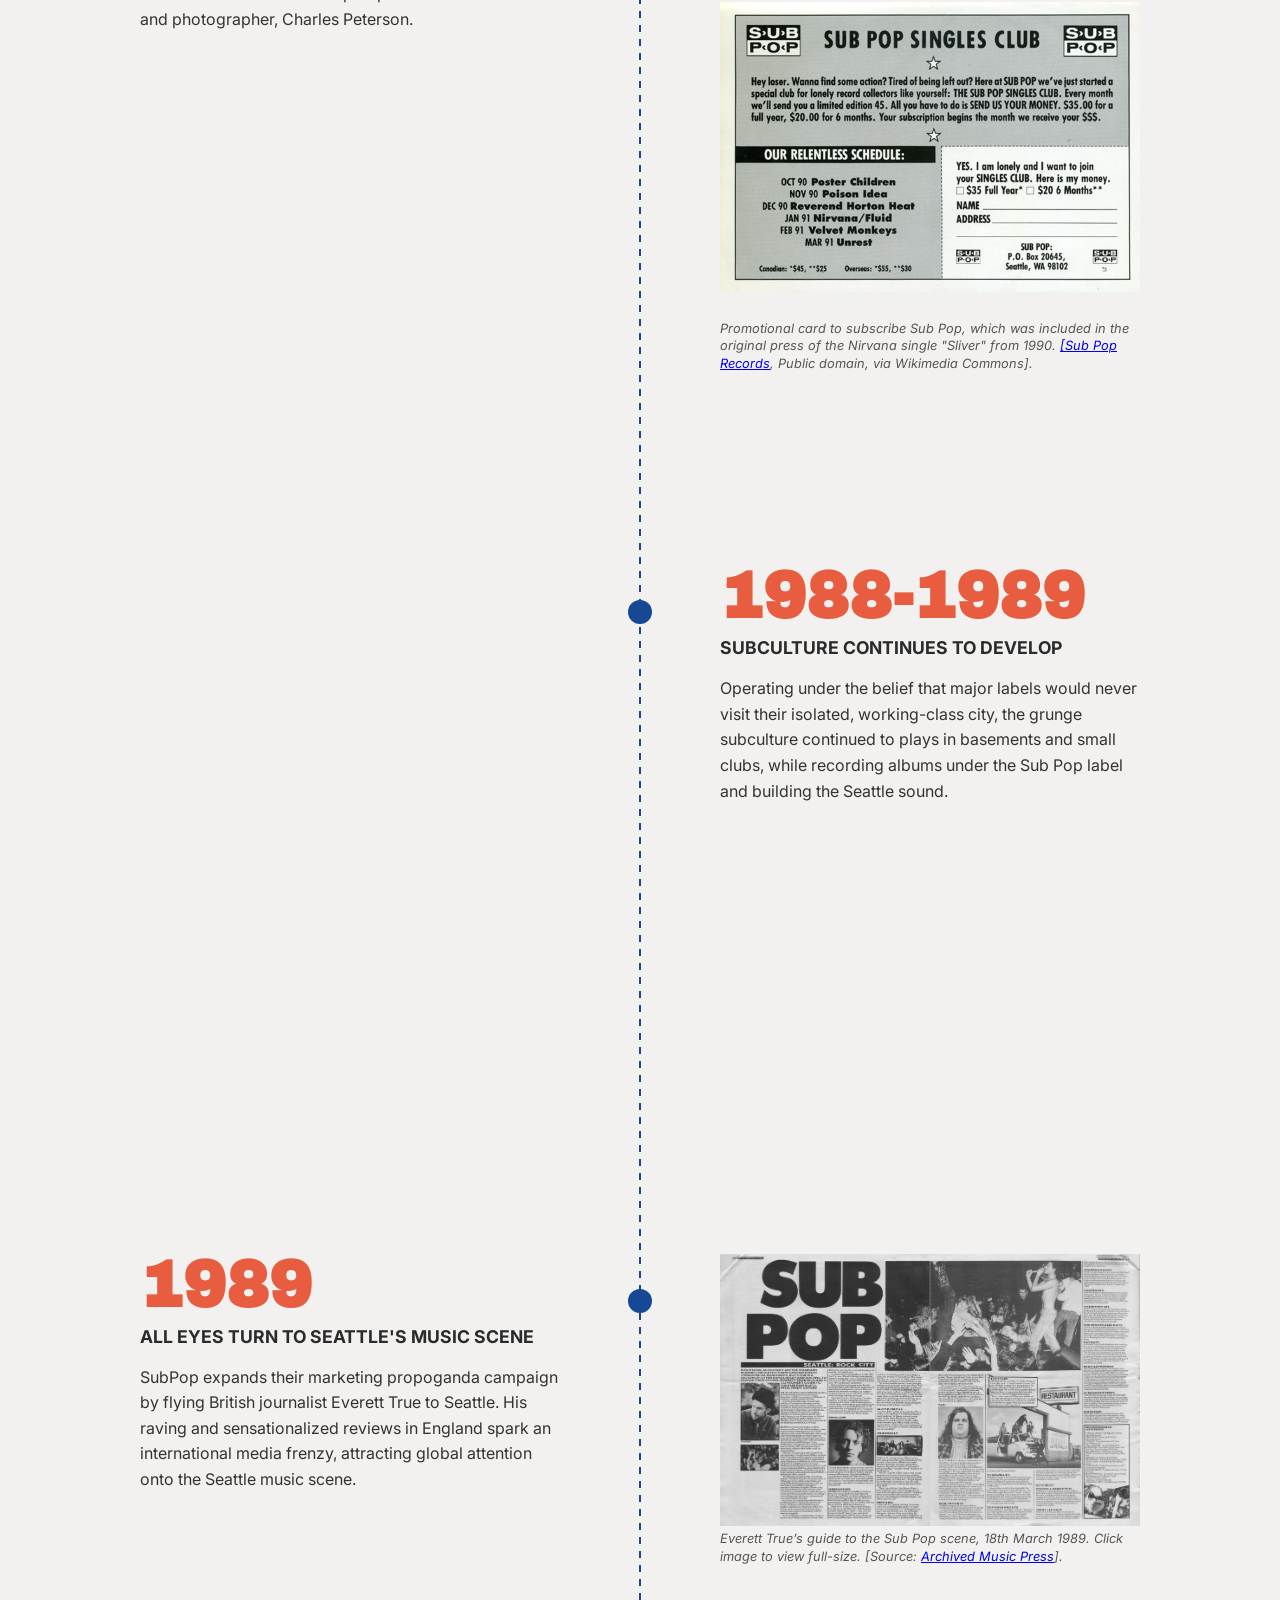
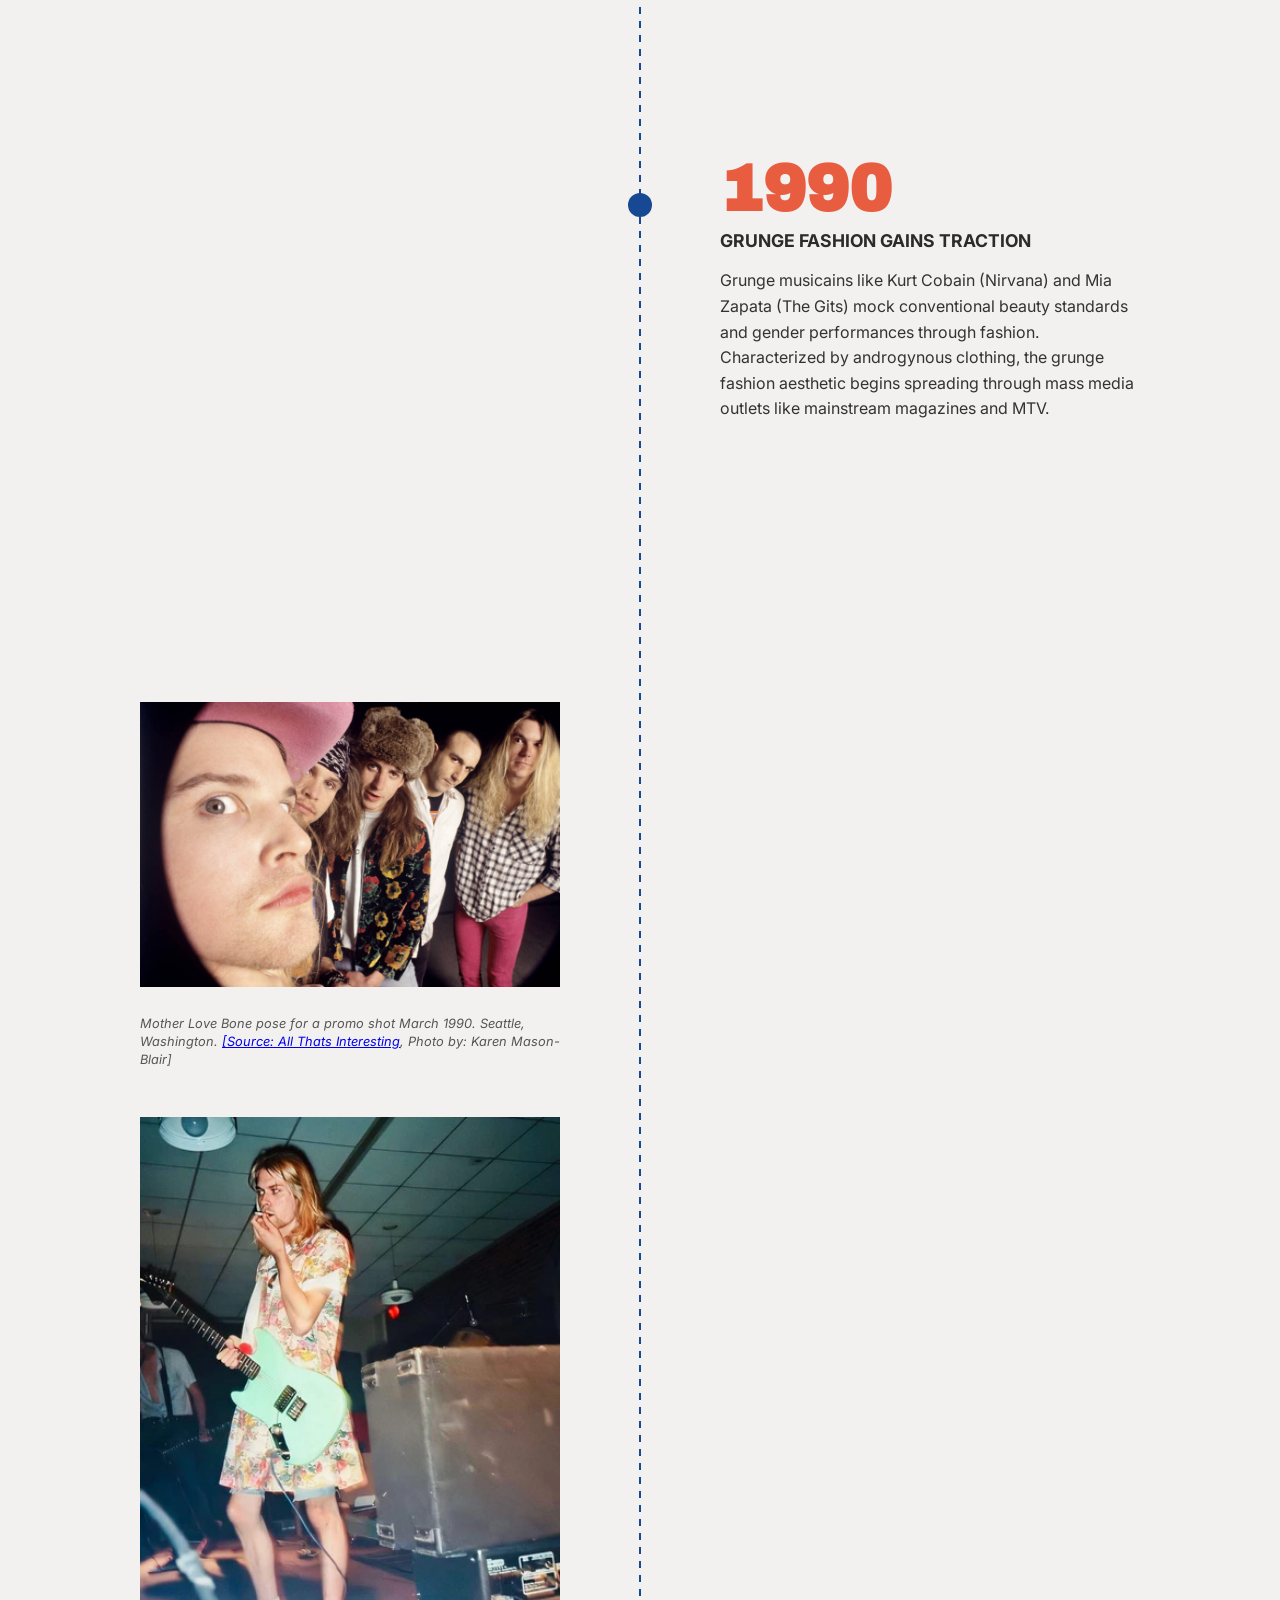
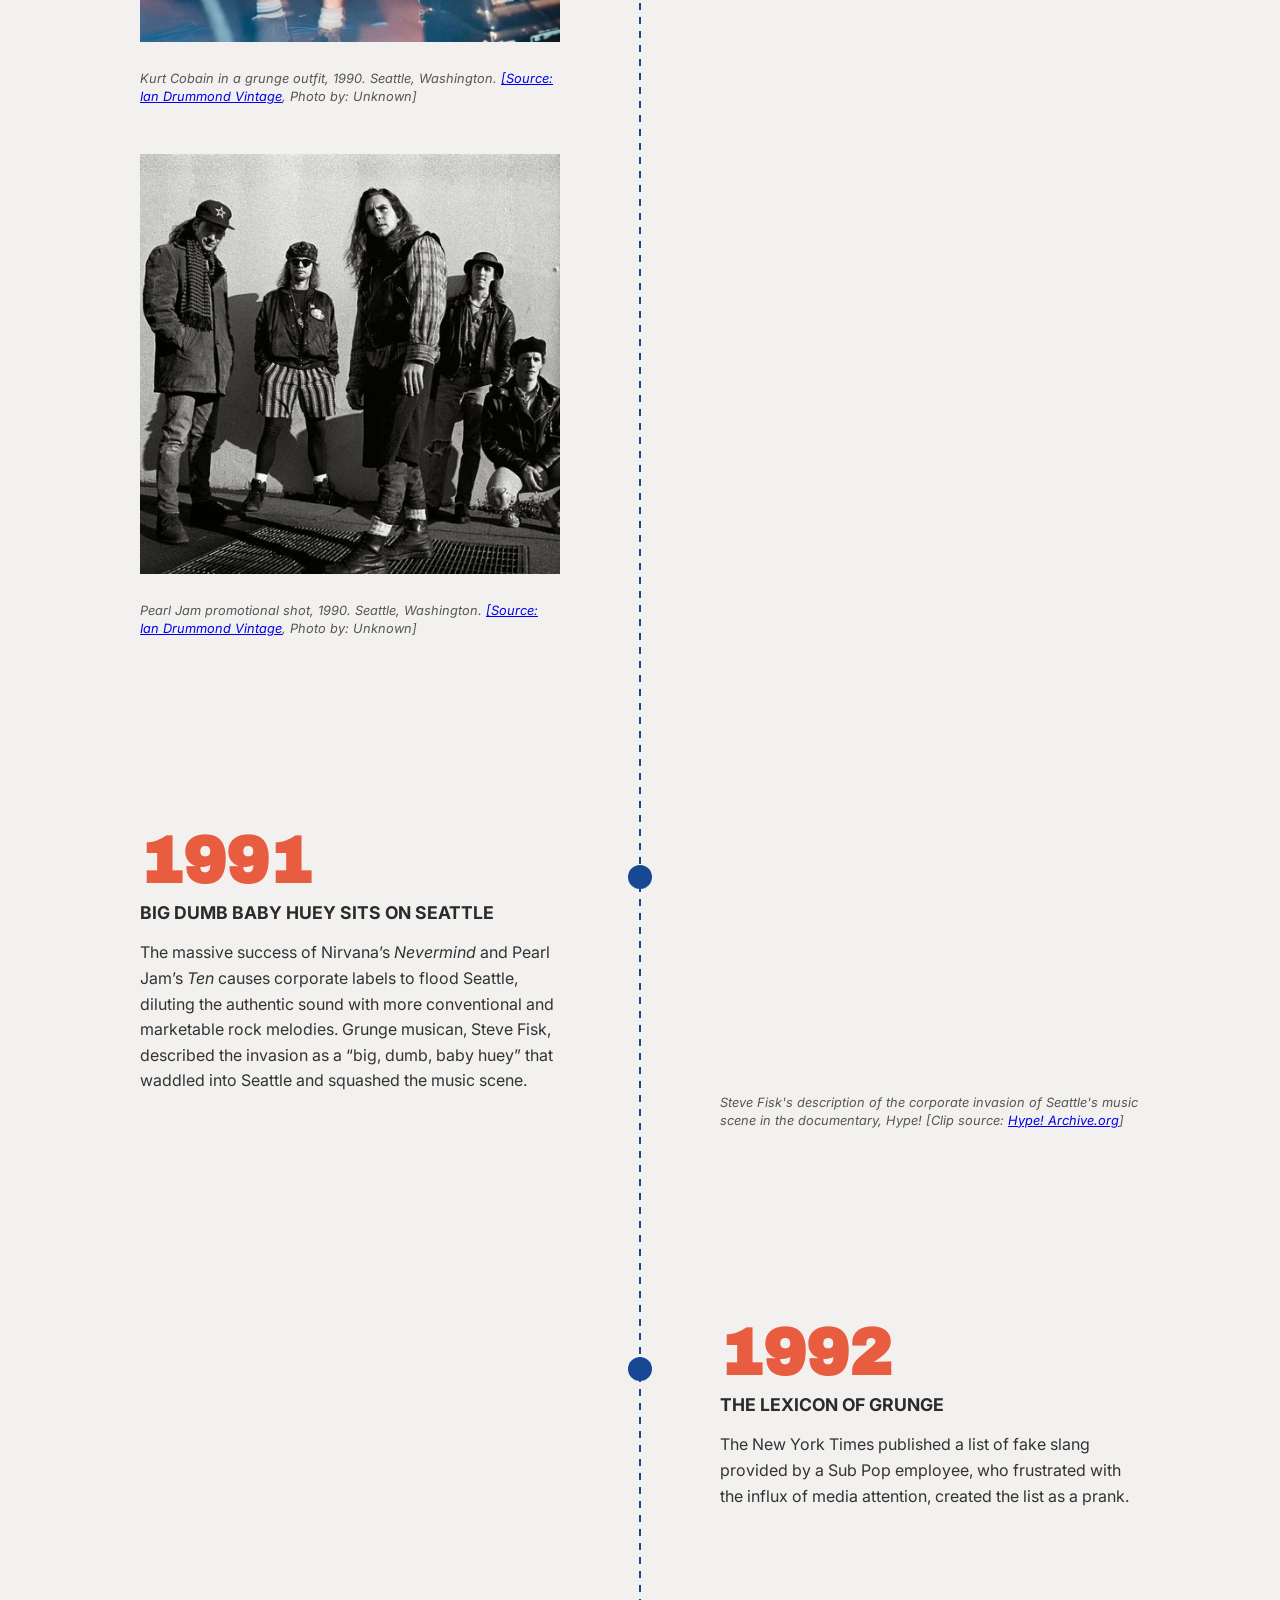
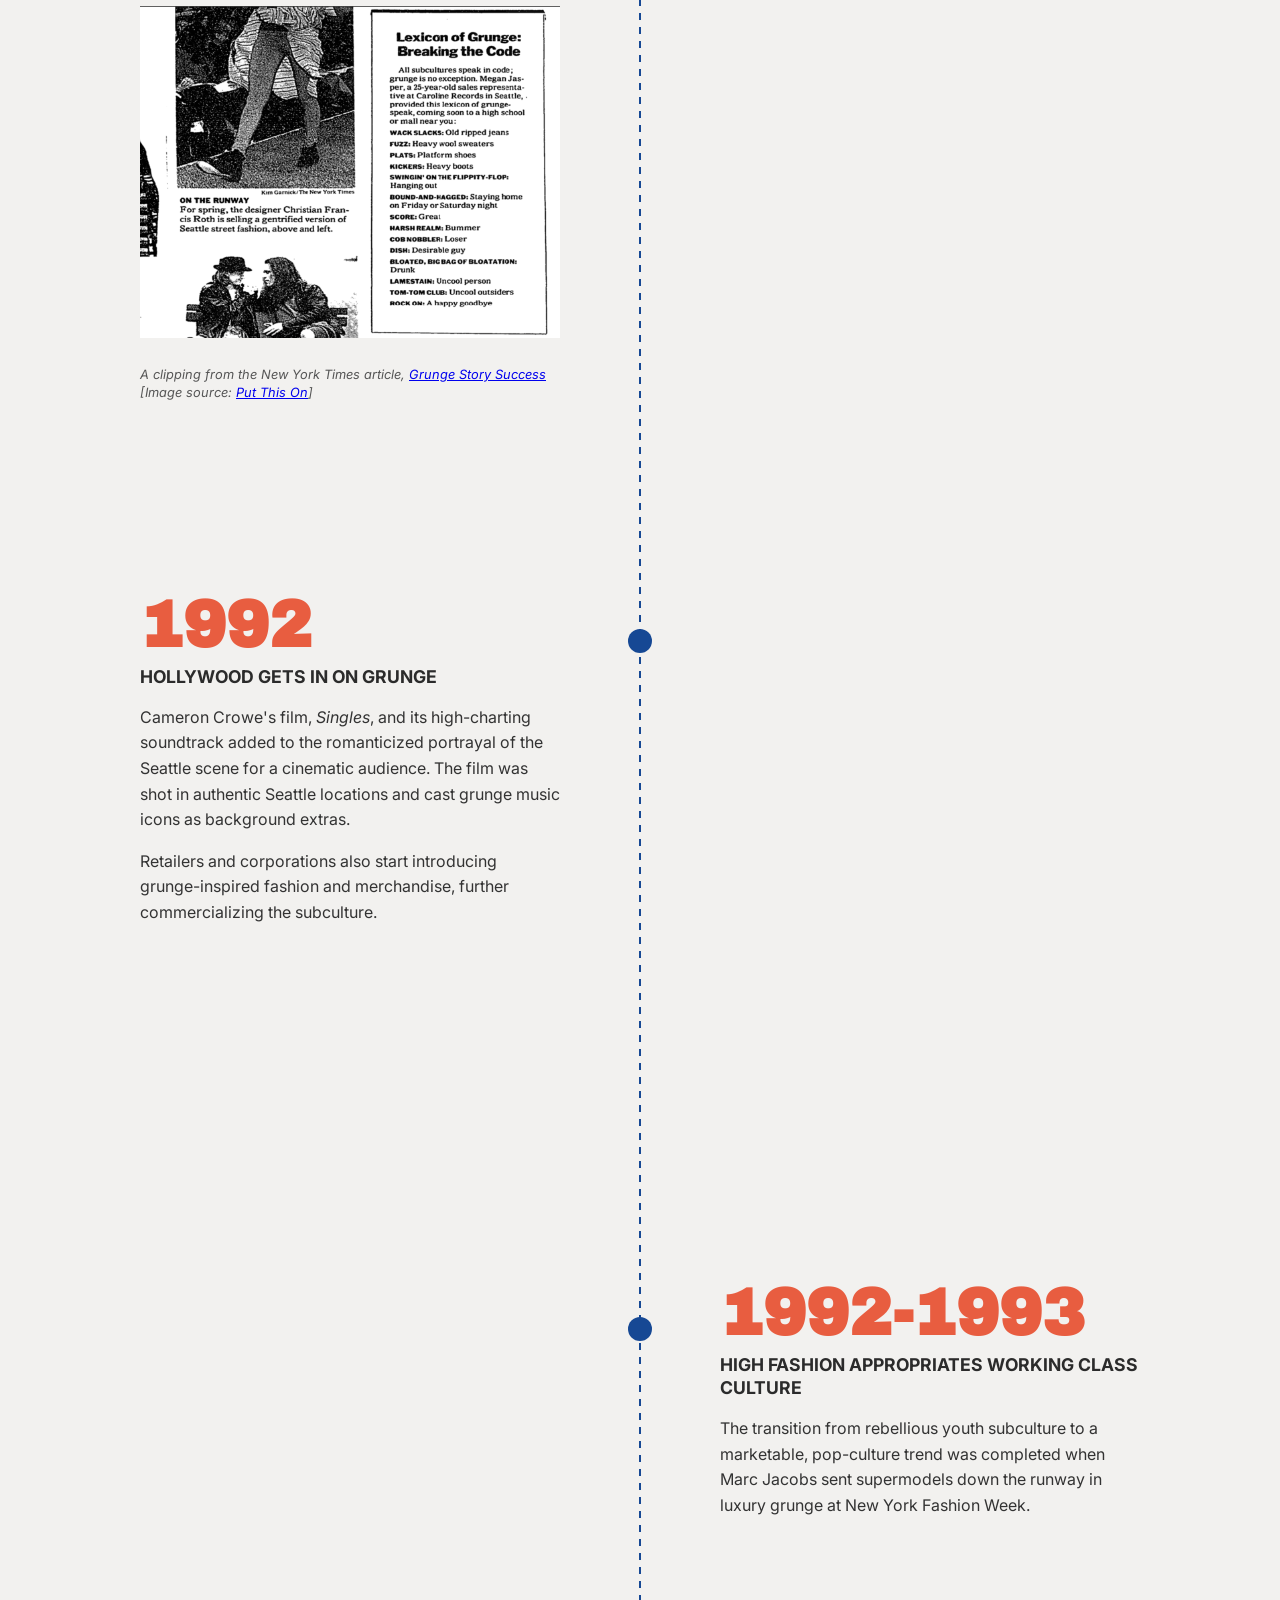
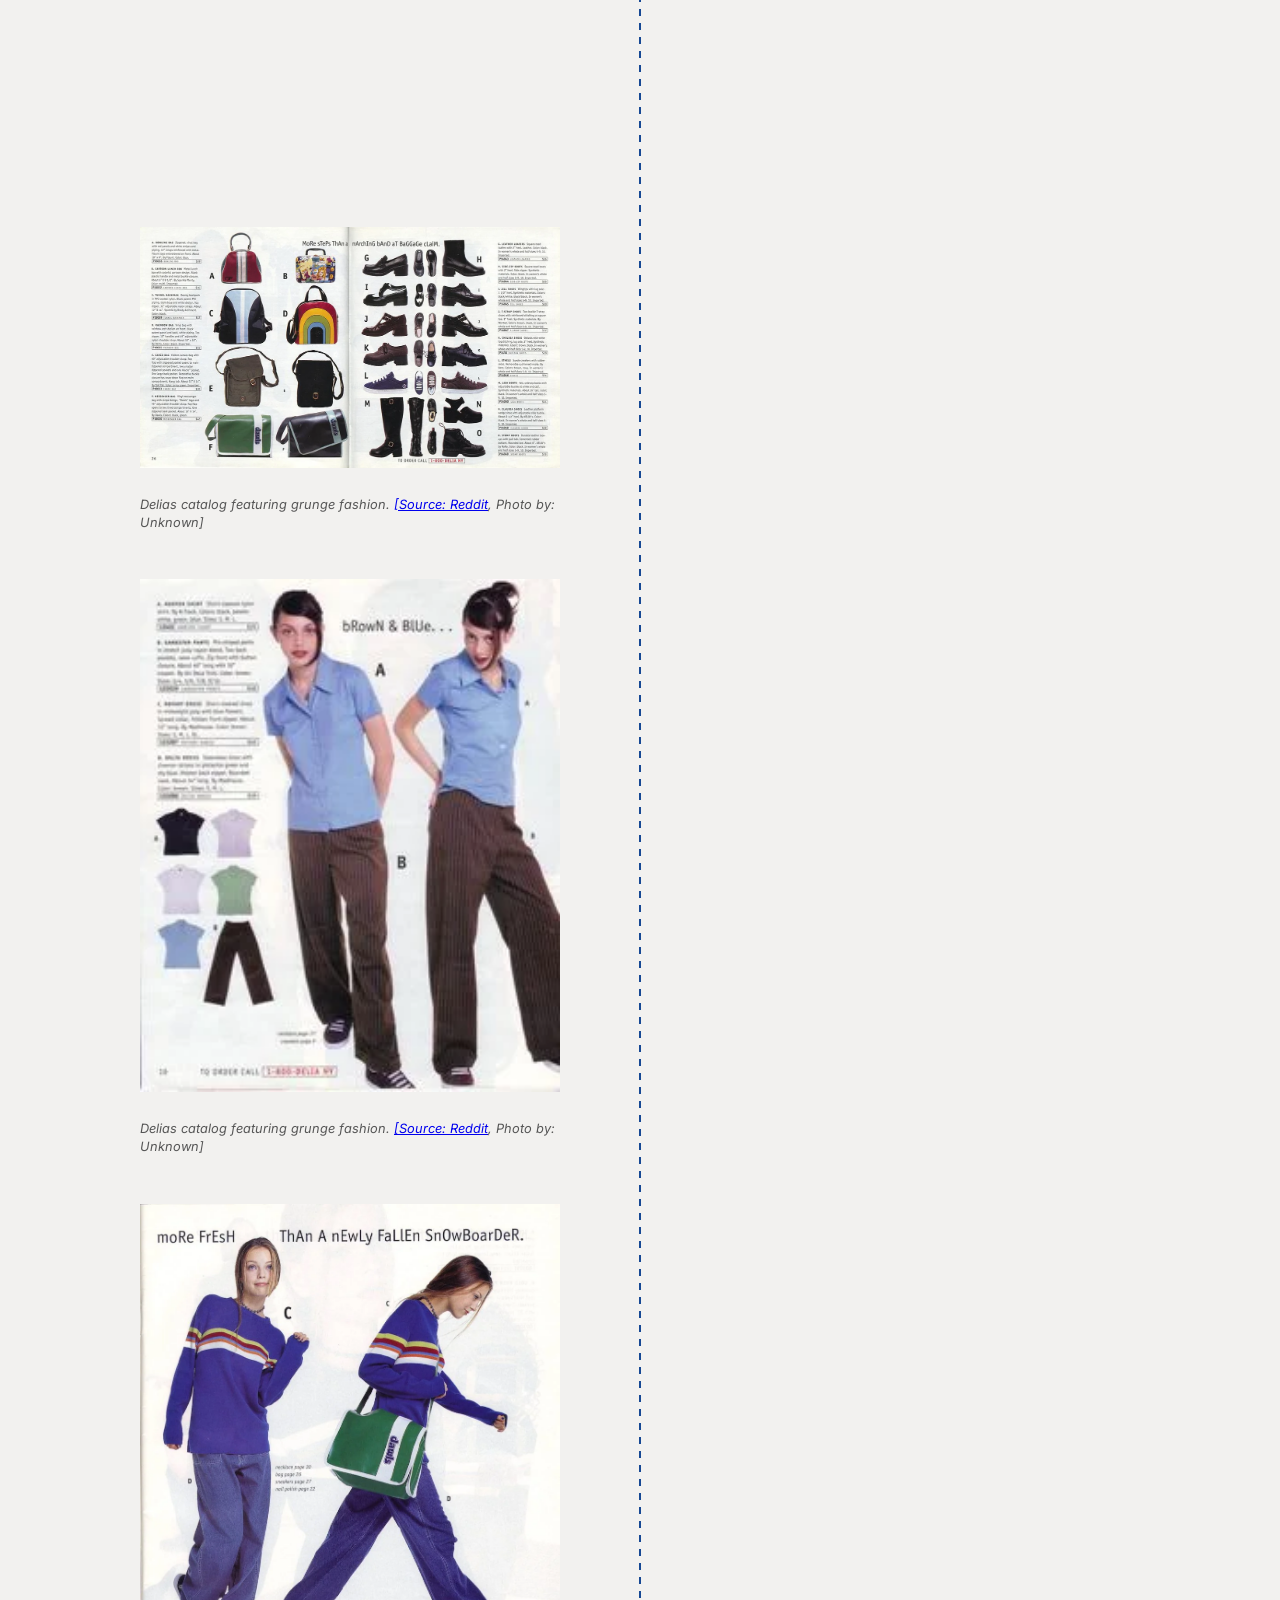
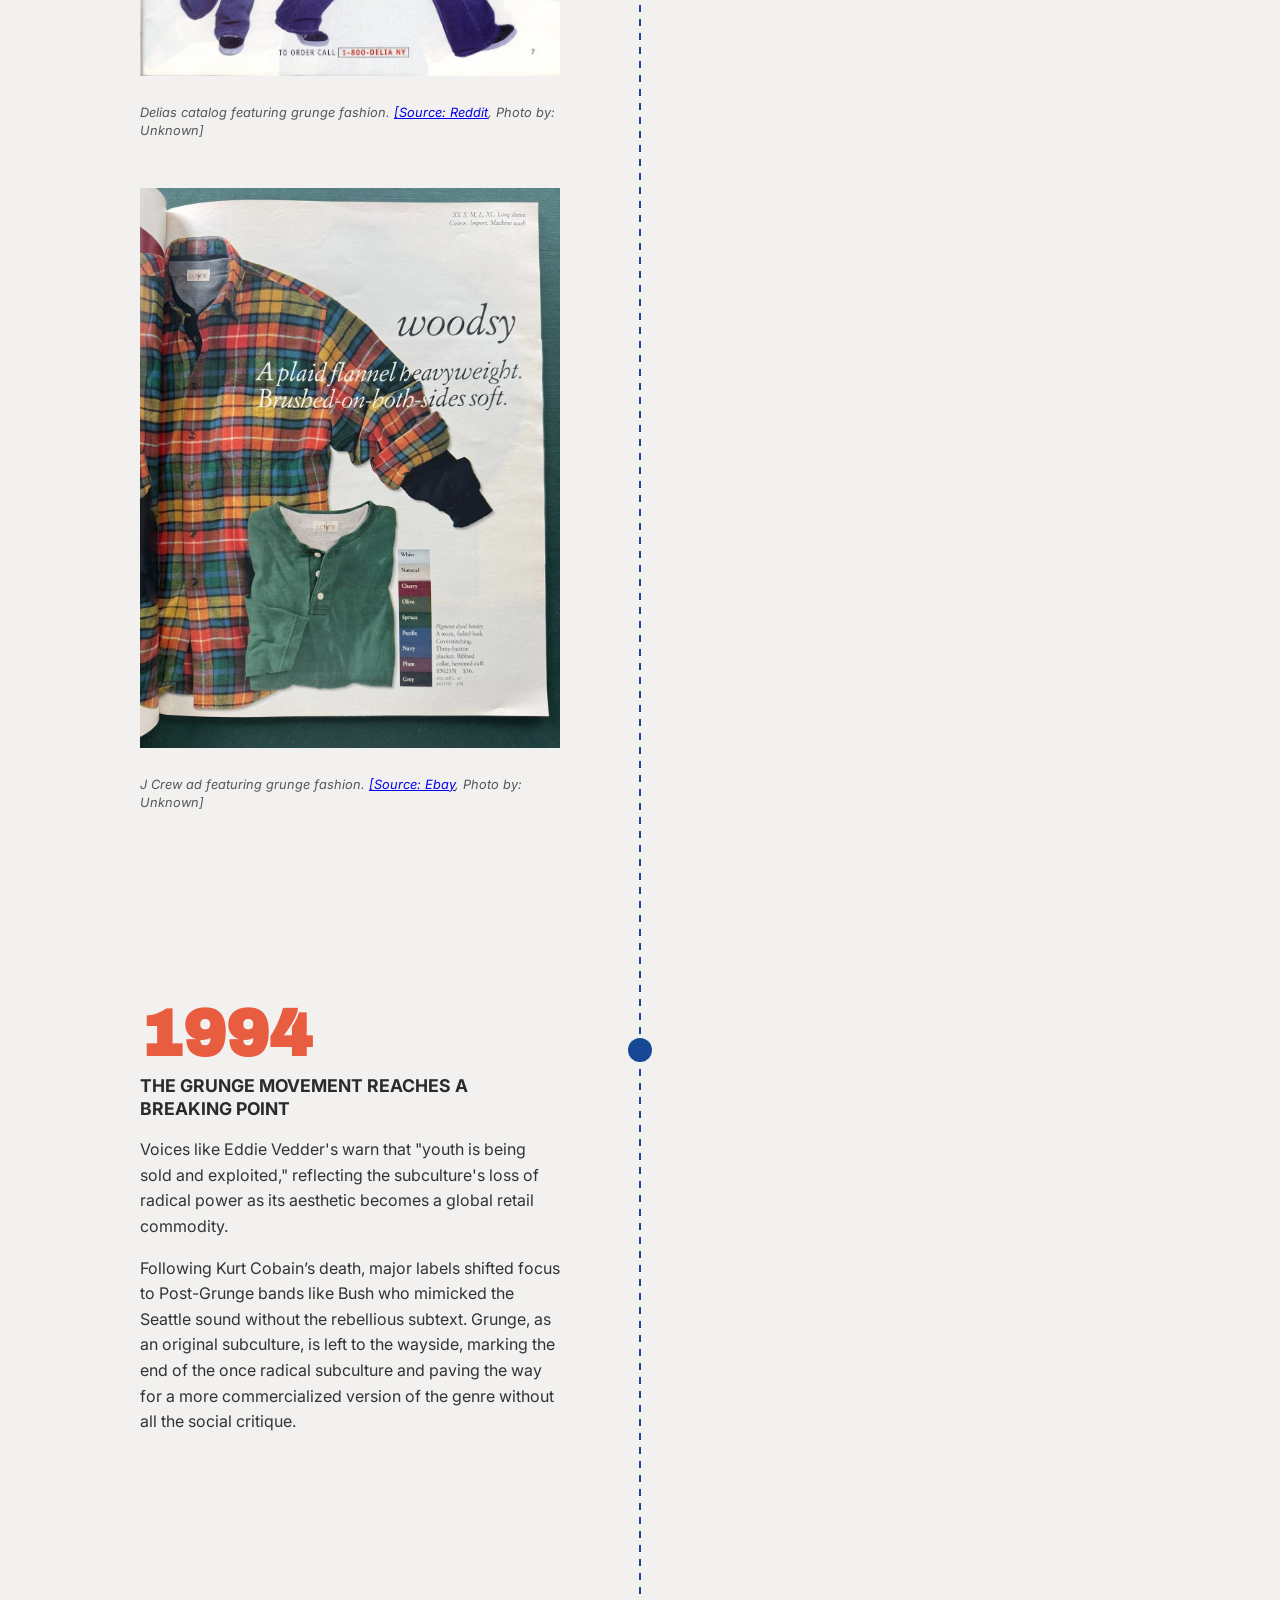
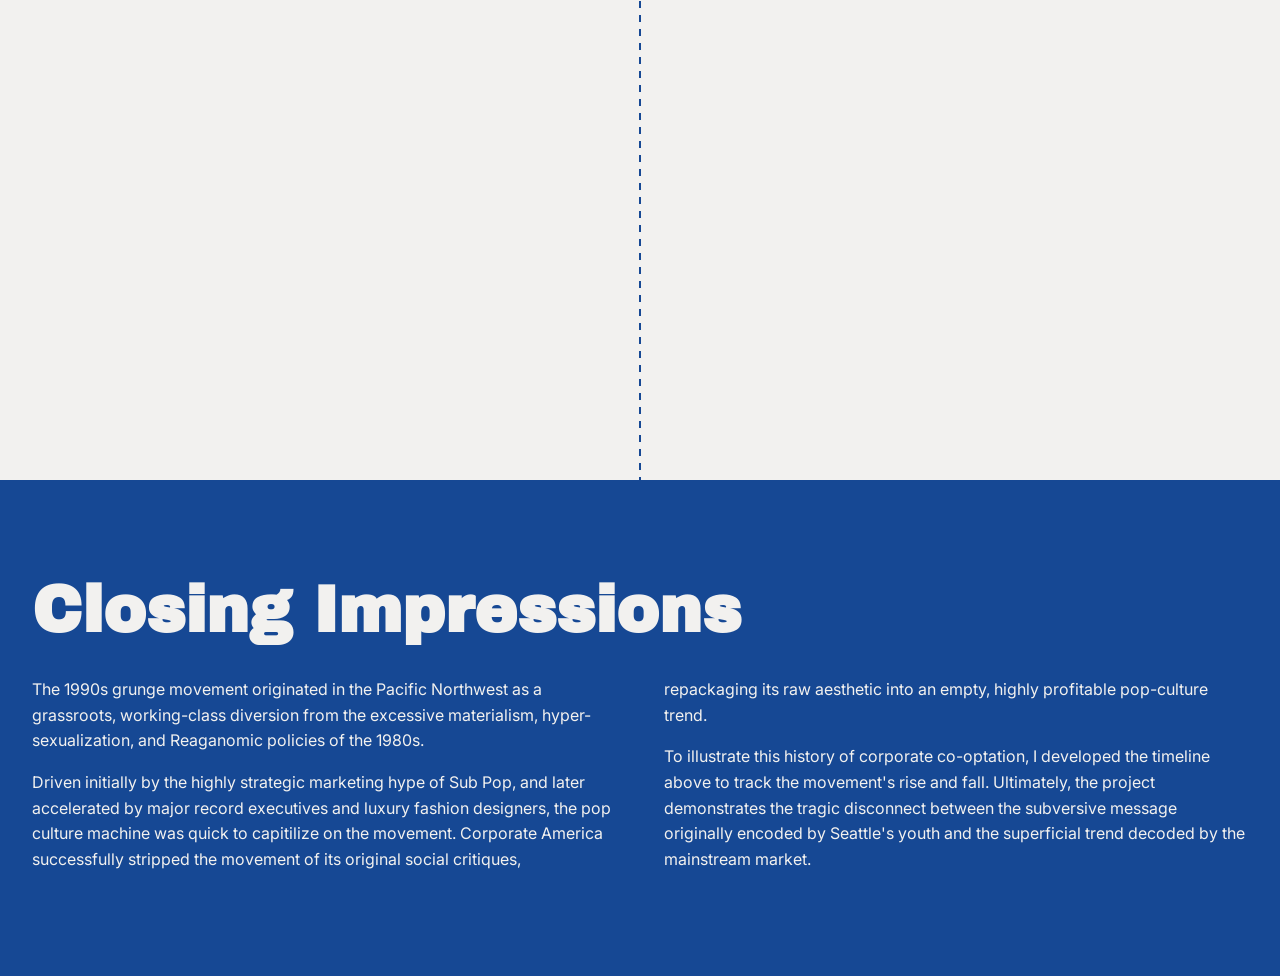
==== commit a041aceb: "Resolving video playback error" ====
--- a/index.html
+++ b/index.html
@@ -12,7 +12,7 @@
     <header class="hero">
         <h1>Co-opting<br>Grunge</h1>
         <div class="subtitle">How Pop Culture Turned Rebellion into a Money Machine</div>
-        <div class="author-badge">By Tiffany Mueller</div>
+        <div class="author-badge">Tiffany Mueller</div>
     </header>
 <div class="hero-caption">
        Mudhoney play a live show. <a href="https://commons.wikimedia.org/wiki/File:MUDHONEY_MANCHESTER01.png">Photo: Paul Blackwood</a>, <a href="https://creativecommons.org/licenses/by-sa/4.0">CC BY-SA 4.0</a>, via Wikimedia Commons
@@ -189,7 +189,15 @@
                 <p>The massive success of Nirvana’s <i>Nevermind</i> and Pearl Jam’s <i>Ten</i> causes corporate labels to flood Seattle, diluting the authentic sound with more conventional and marketable rock melodies. Grunge musican, Steve Fisk, described the invasion as a “big, dumb, baby huey” that waddled into Seattle and squashed the music scene.</p>
             </div>
             <div class="media-block">
-   <iframe width="560" height="315" src="https://www.youtube.com/embed/fqTHQnj7T3o?si=PcCJjvKbT9Rs72Lv" title="YouTube video player" frameborder="0" allow="accelerometer; autoplay; clipboard-write; encrypted-media; gyroscope; picture-in-picture; web-share" referrerpolicy="strict-origin-when-cross-origin" allowfullscreen></iframe>
+
+ <iframe 
+            class="responsive-video" 
+            src="https://www.youtube.com/embed/fqTHQnj7T3o?si=PcCJjvKbT9Rs72Lv" 
+            title="YouTube video player" 
+            allow="accelerometer; autoplay; clipboard-write; encrypted-media; gyroscope; picture-in-picture" 
+            allowfullscreen>
+            
+        </iframe>
     <div class="image-caption">Steve Fisk's description of the corporate invasion of Seattle's music scene in the documentary, Hype! [Clip source: <a href="https://archive.org/details/Hype.1996.documentary" target="_blank">Hype! Archive.org</a>]</div>
 </div>
         </section>
@@ -220,7 +228,7 @@
             <div class="content-block">
                 <h2>1992</h2>
                 <h3>HOLLYWOOD GETS IN ON GRUNGE</h3>
-                <p>Cameron Crowe's film, <i>Singles</i>, and its high-charting soundtrack added to the romanticized portrayal of the Seattle scene for a cinematic audience. The film shot was shot in authentic Seattle locations and cast grunge music icons as background extras.</p>
+                <p>Cameron Crowe's film, <i>Singles</i>, and its high-charting soundtrack added to the romanticized portrayal of the Seattle scene for a cinematic audience. The film was shot in authentic Seattle locations and cast grunge music icons as background extras.</p>
 
                 <p>Retailers and corporations also start introducing grunge-inspired fashion and merchandise, further commercializing the subculture.</p>
             </div>
